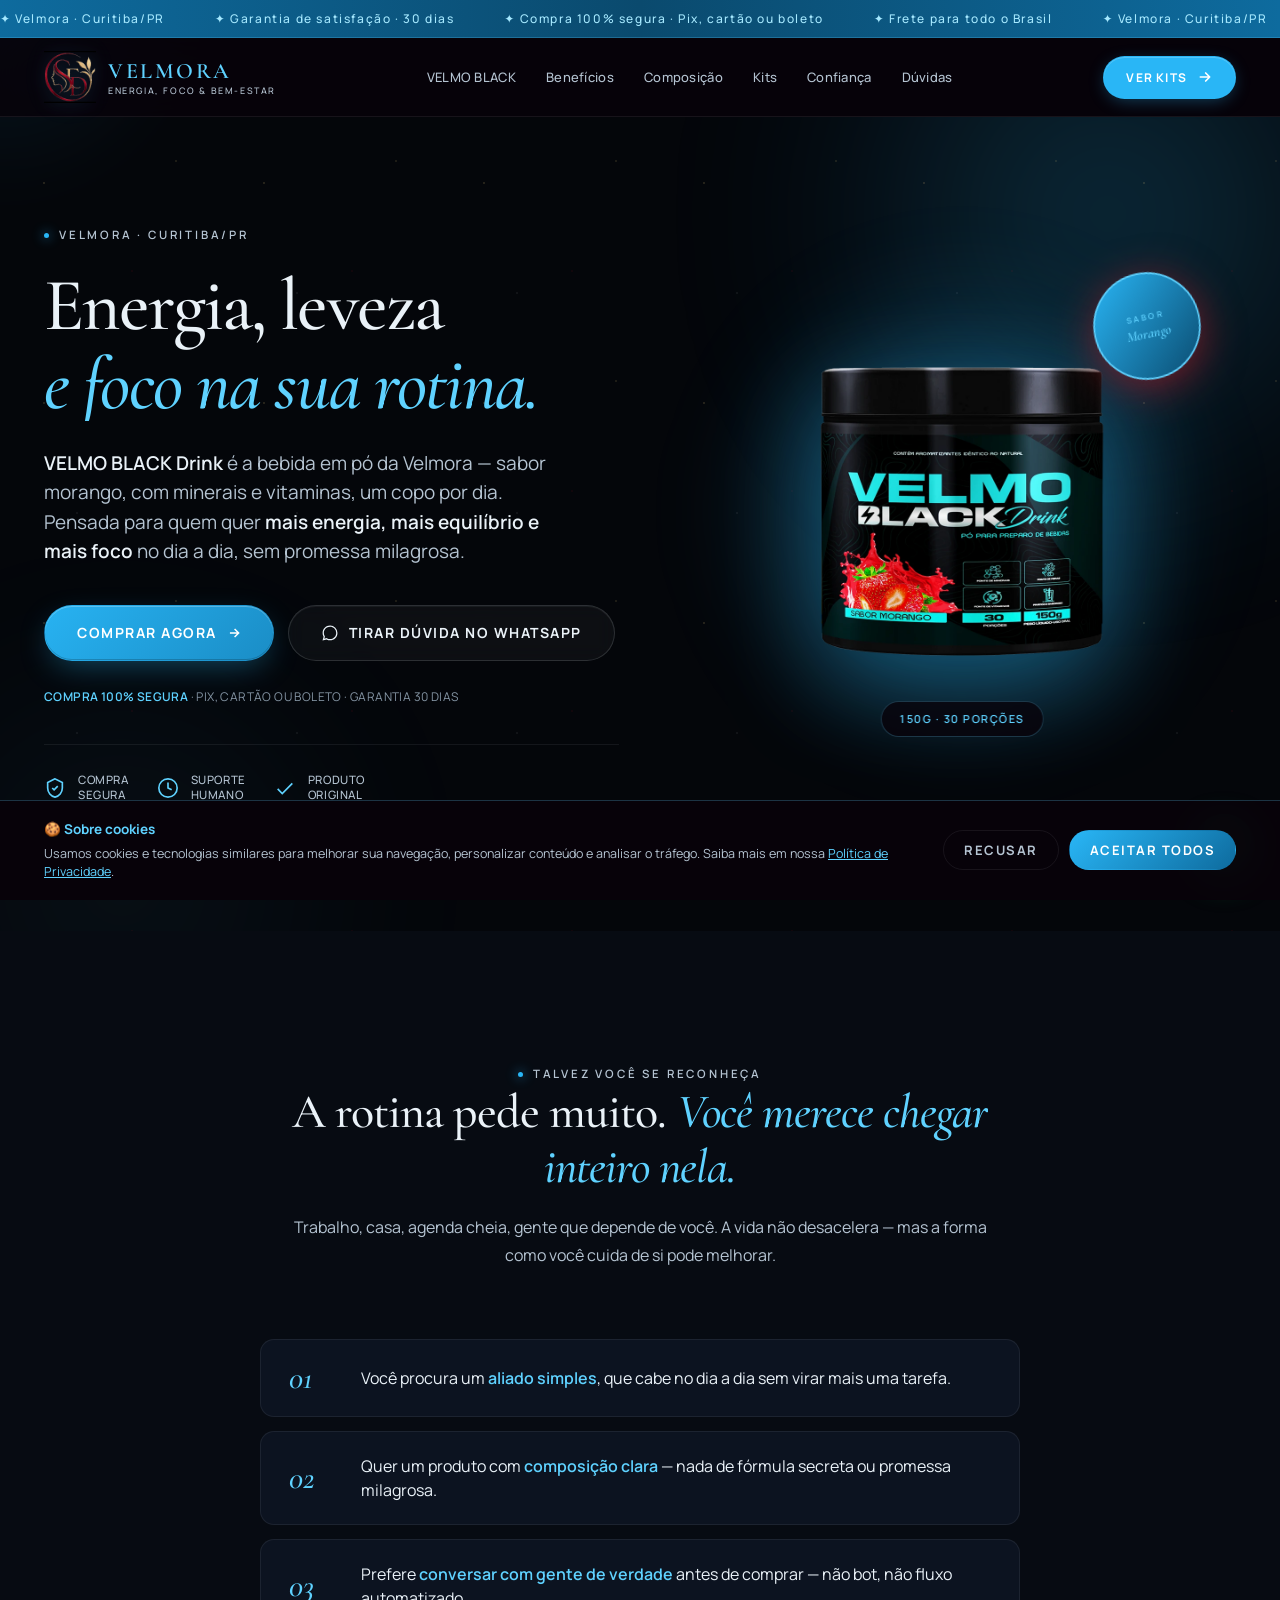
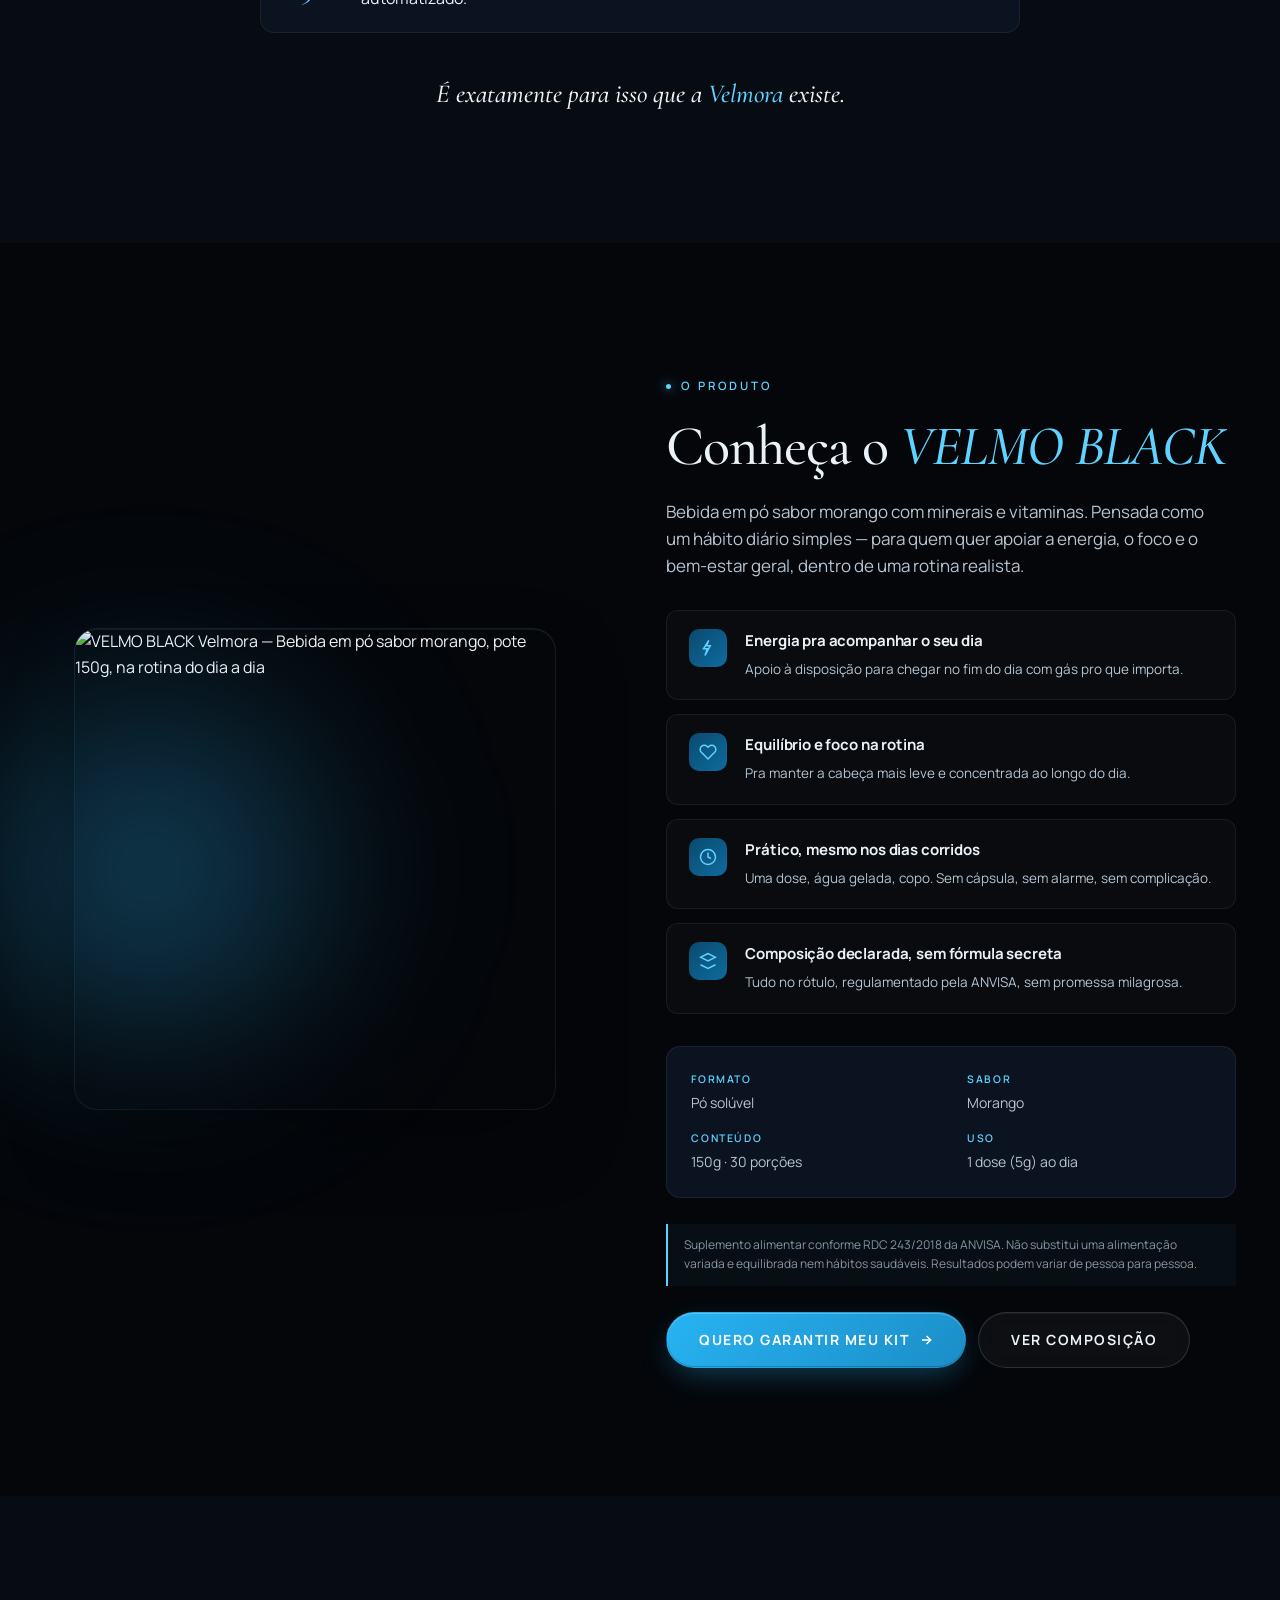
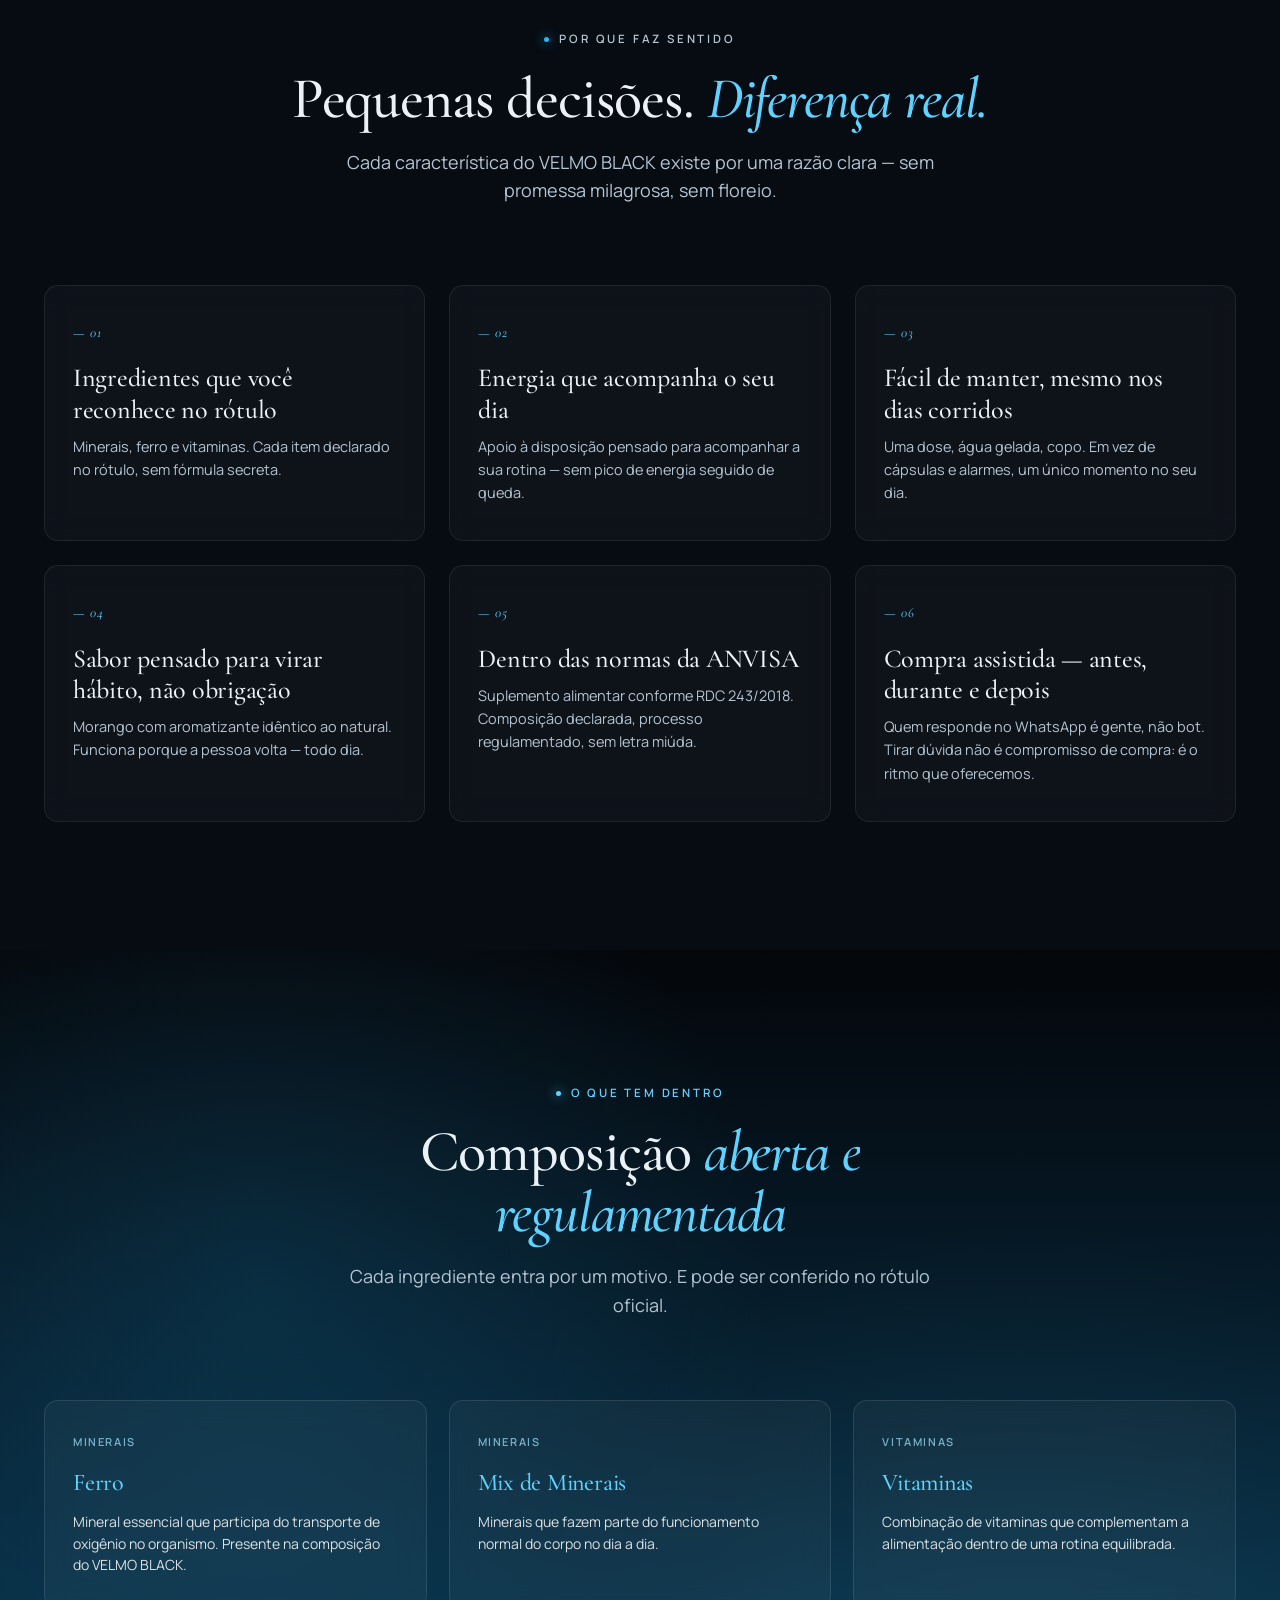
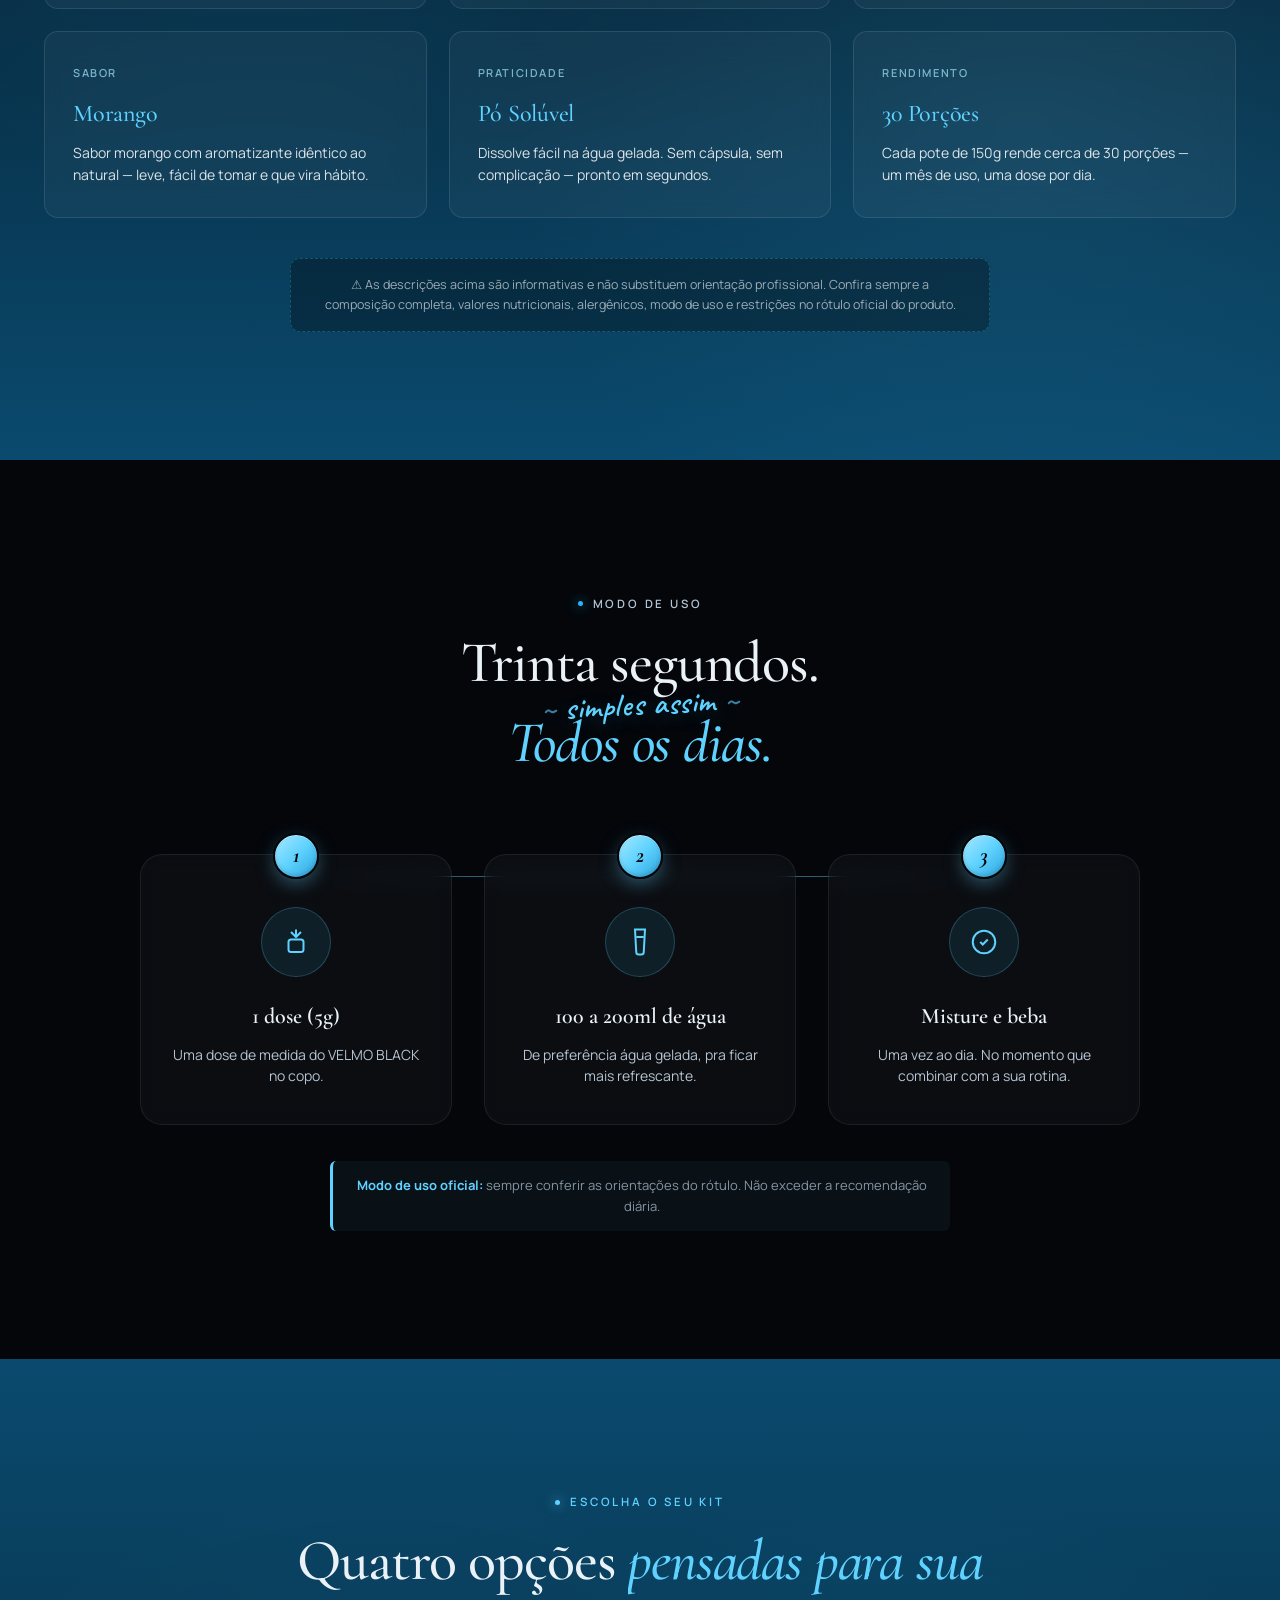
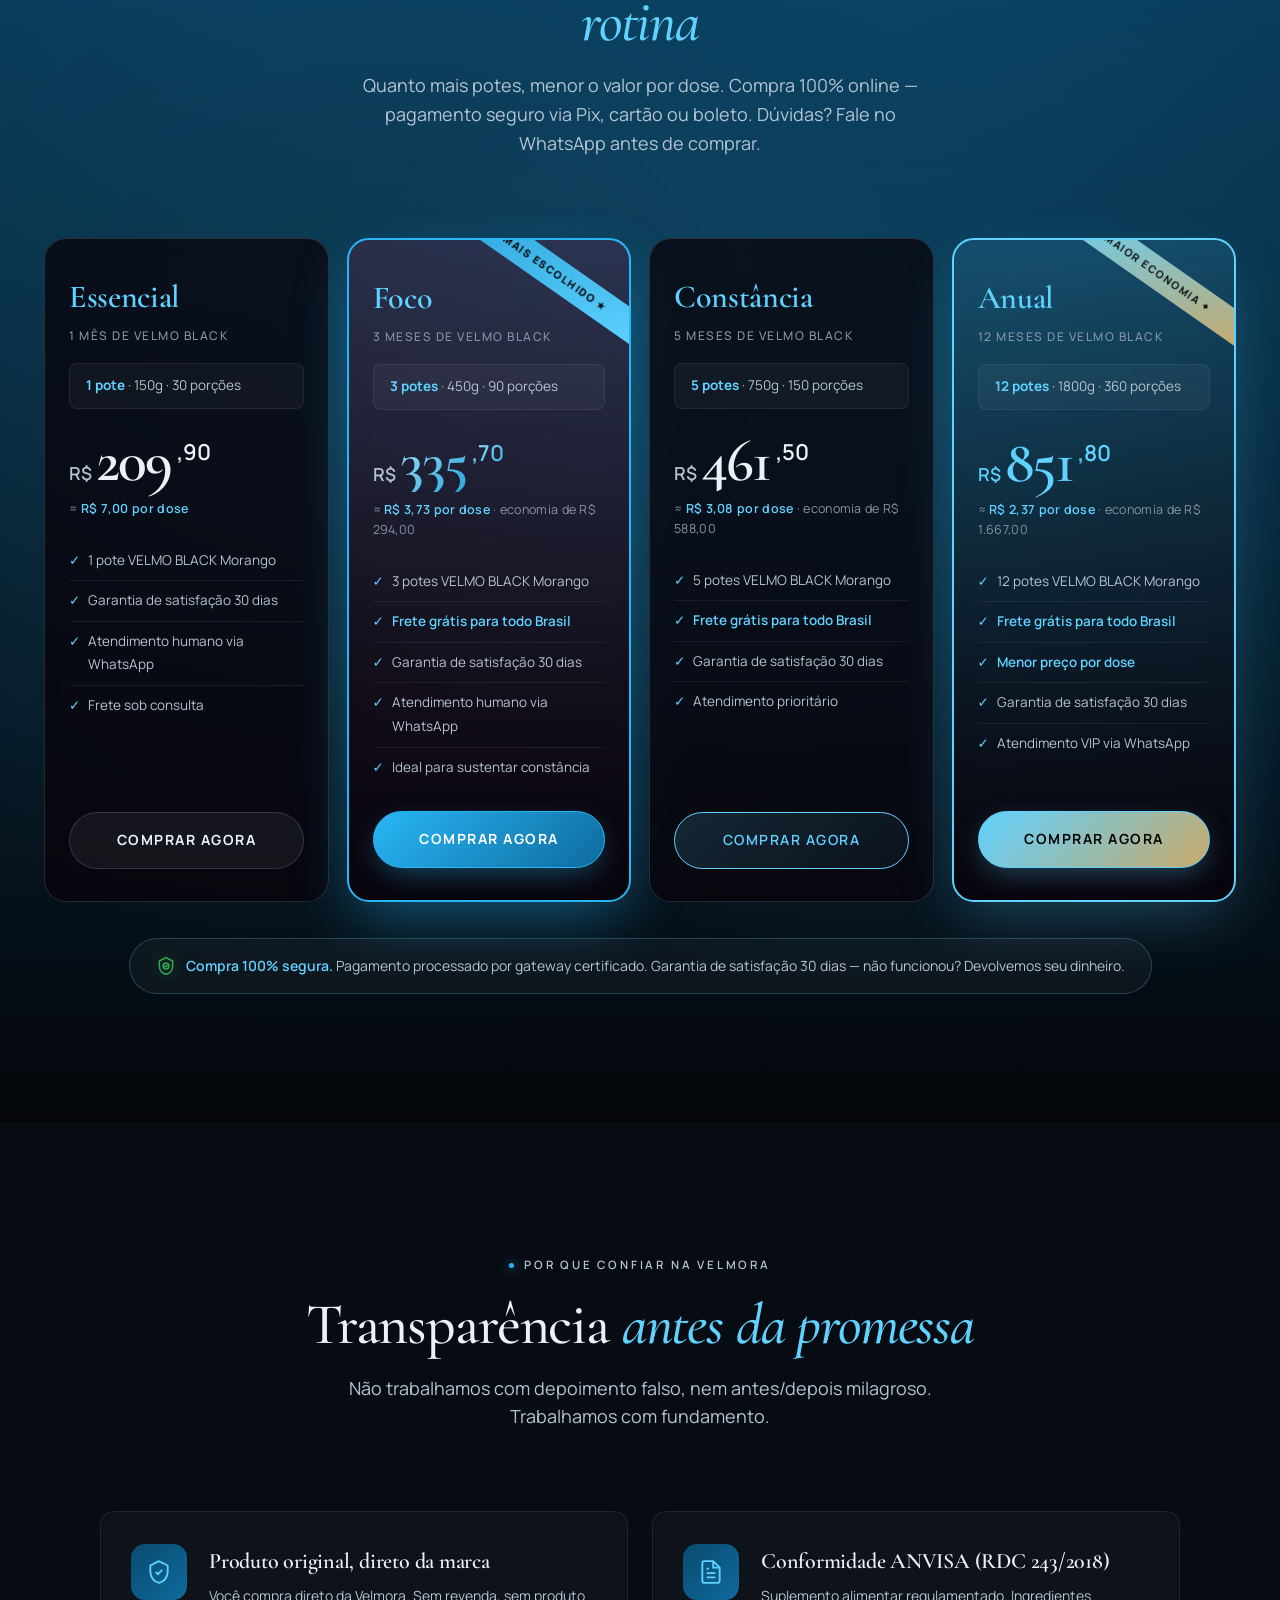
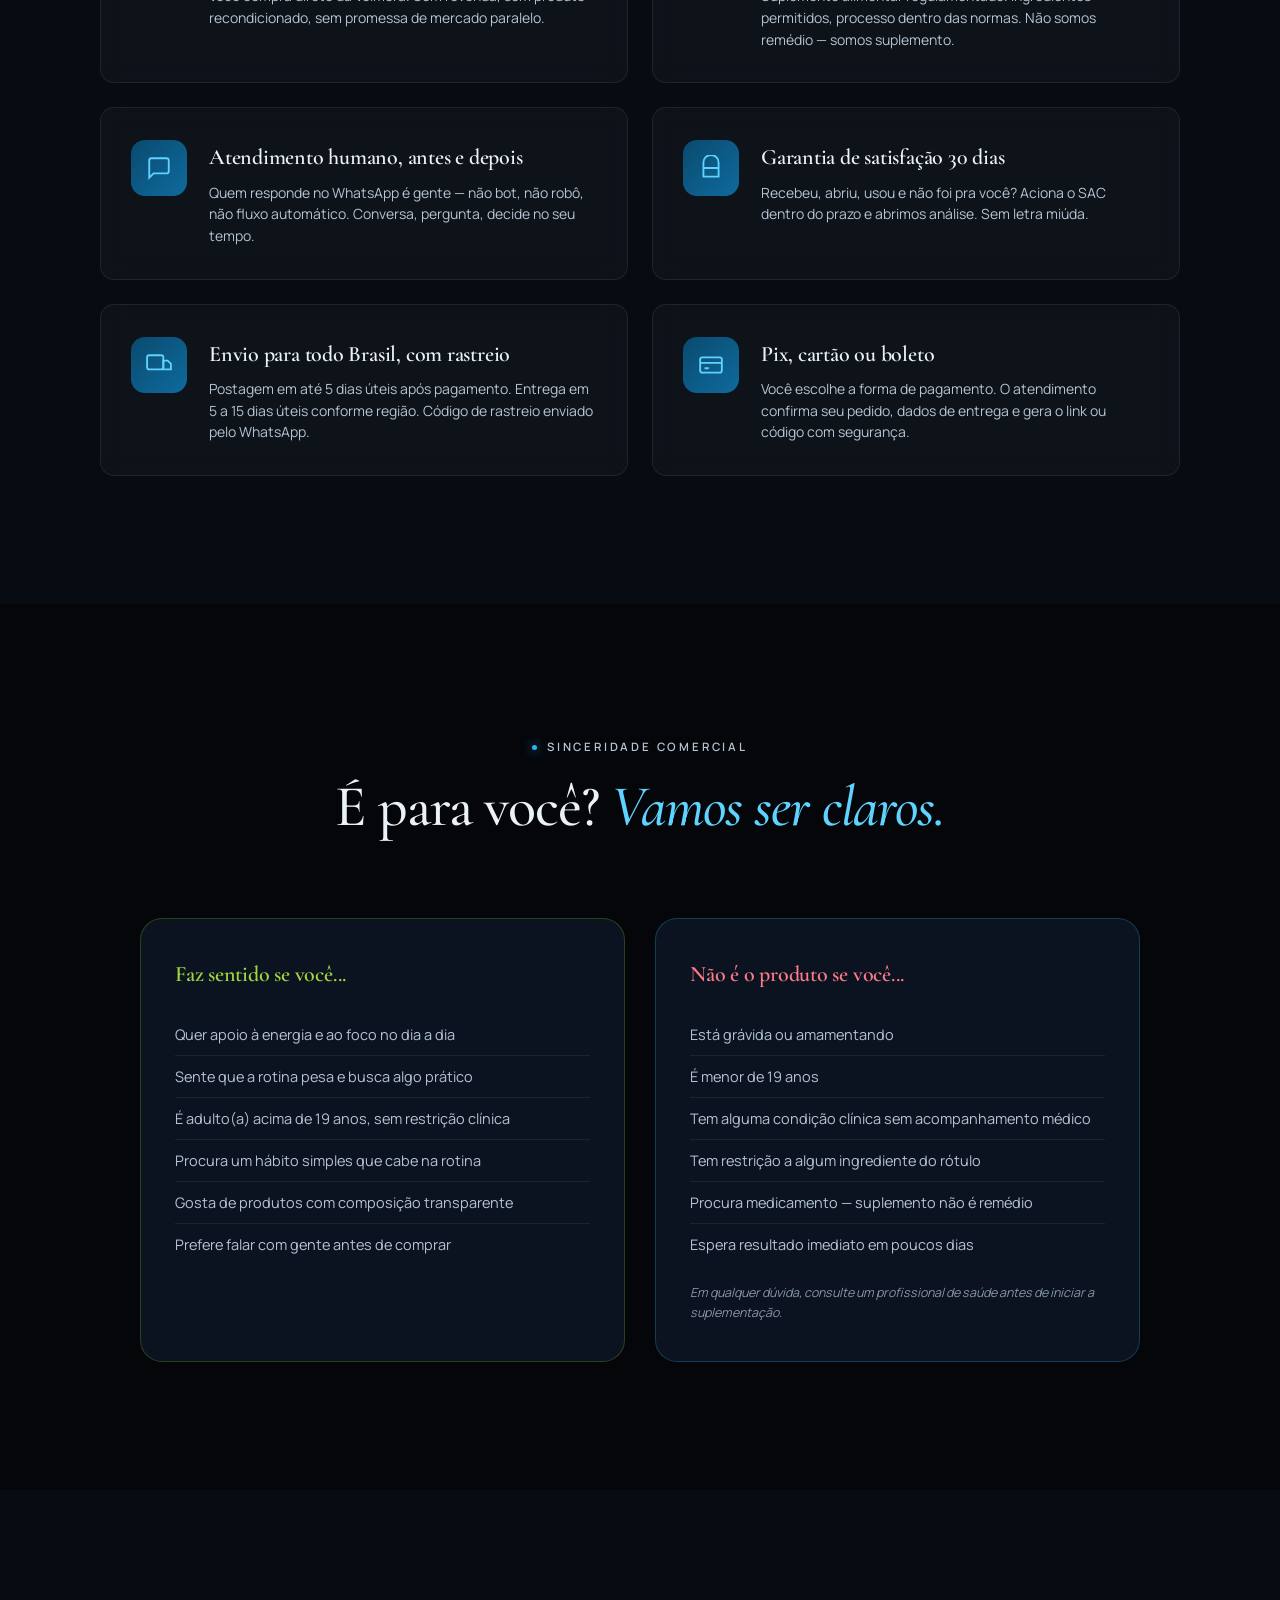
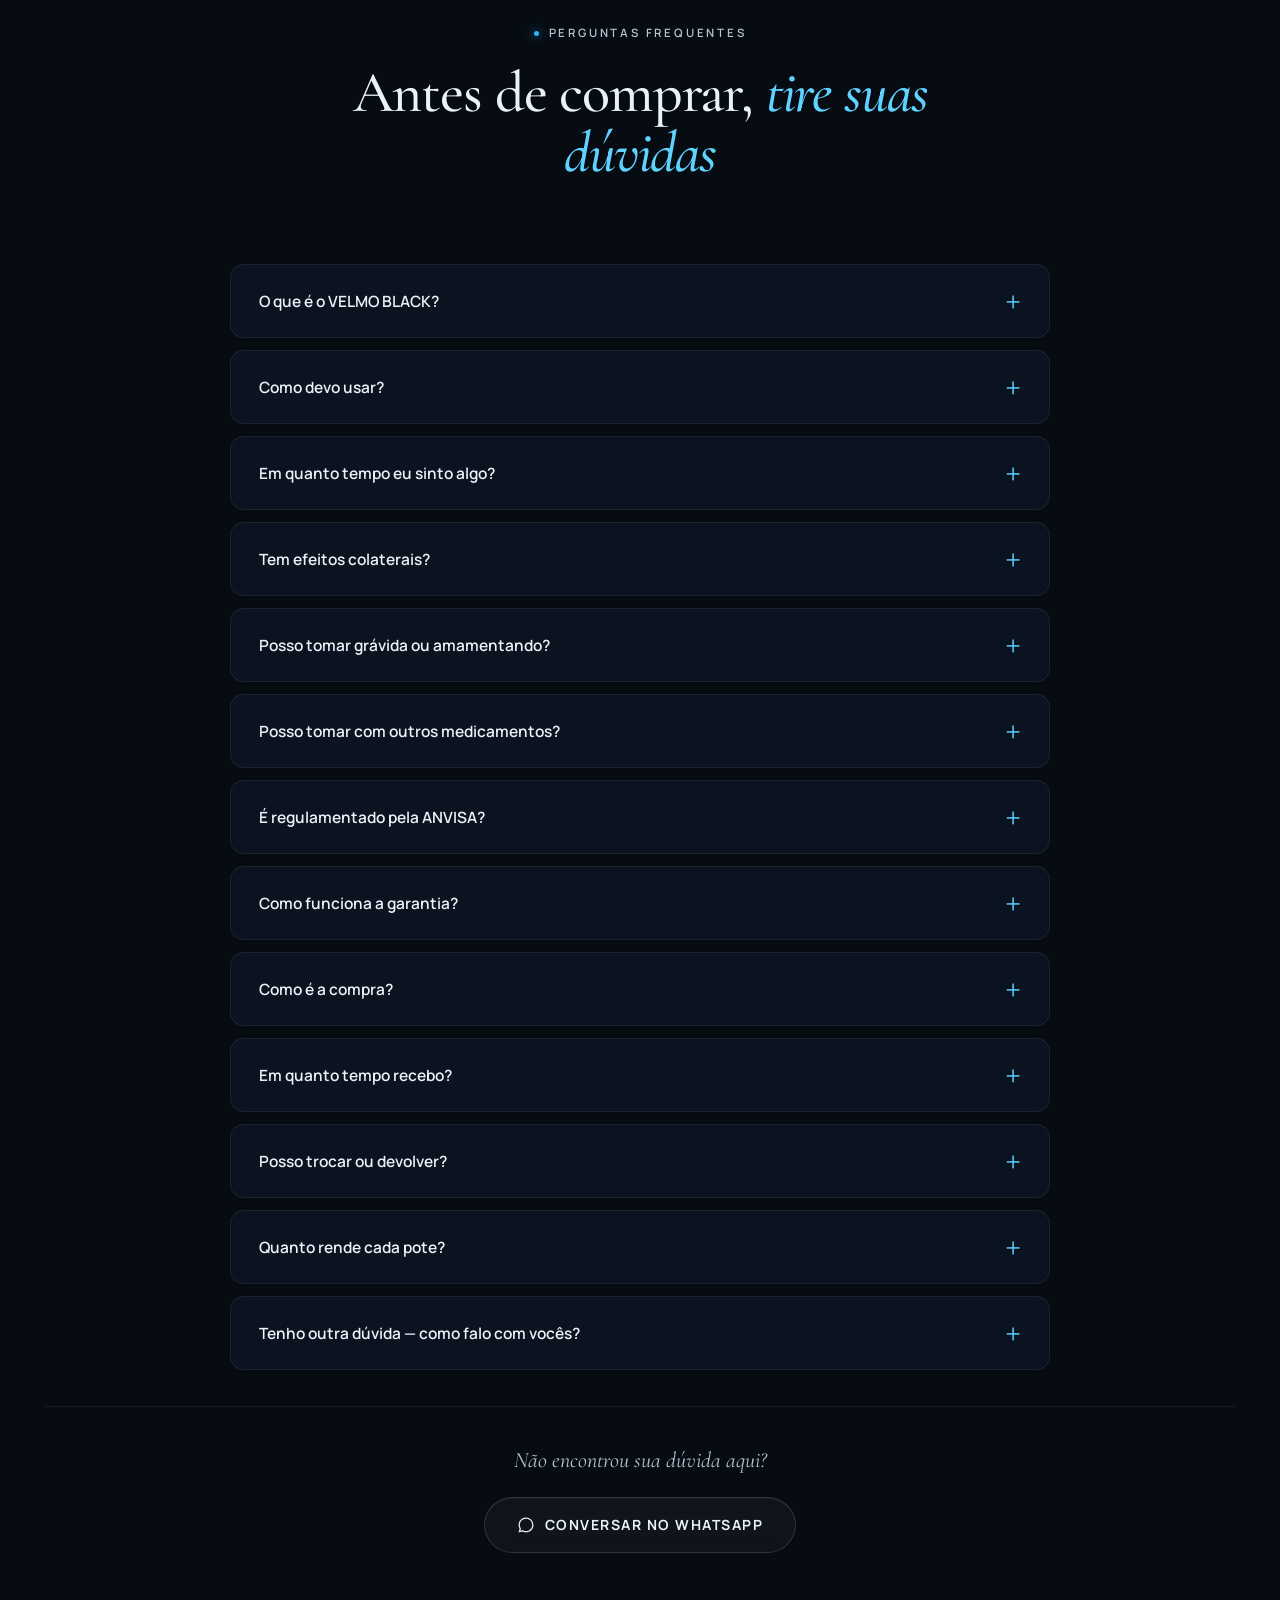
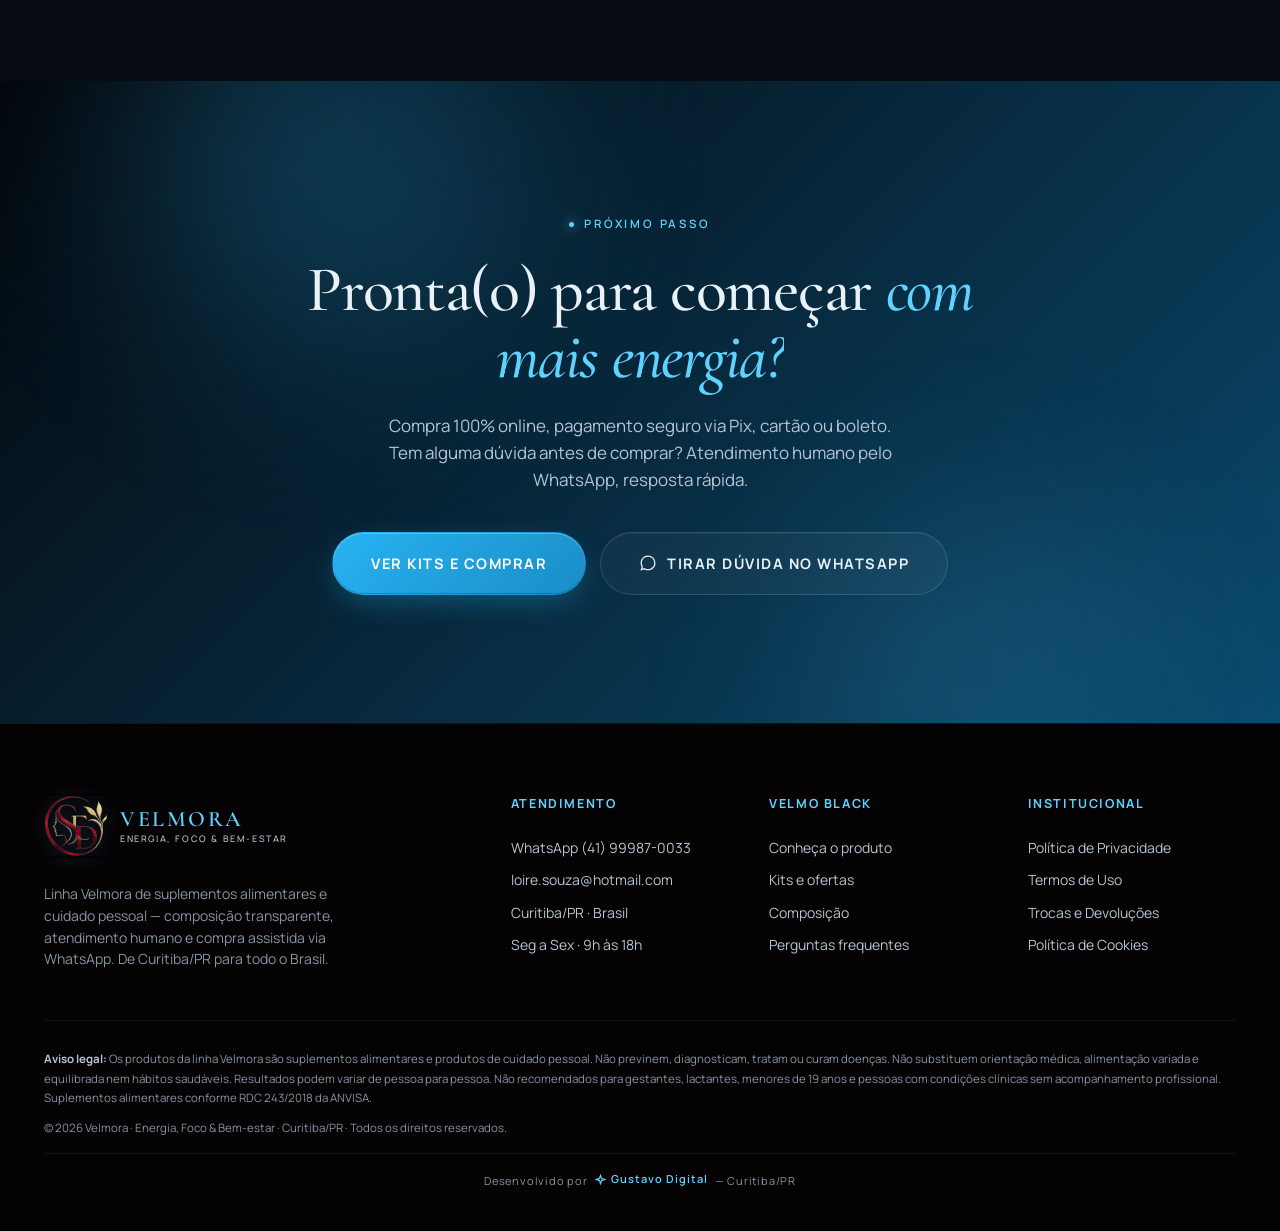
==== index.html @ 3376bf28 "Update index.html" ====
<!DOCTYPE html>
<html lang="pt-BR">
<head>
  <meta charset="UTF-8">
  <meta name="viewport" content="width=device-width, initial-scale=1.0, maximum-scale=5.0">
  <meta name="theme-color" content="#04060A">

  <!-- SEO -->
  <title>VELMO BLACK Drink · Velmora — Bebida em Pó para Energia e Foco | Curitiba/PR</title>
  <meta name="description" content="VELMO BLACK Drink é a bebida em pó da Velmora, sabor morango, com minerais e vitaminas. Energia, leveza e foco na rotina. Atendimento humano via WhatsApp.">
  <meta name="keywords" content="velmo black, velmo black drink, velmora, bebida em pó, energia, foco, disposição, bem-estar, sabor morango">
  <meta name="author" content="Velmora">
  <meta name="robots" content="index, follow, max-image-preview:large">
  <link rel="canonical" href="https://velmora-saude.com.br/">

  <!-- OG -->
  <meta property="og:type" content="product">
  <meta property="og:title" content="VELMO BLACK Drink · Velmora — Energia, Leveza e Foco na Rotina">
  <meta property="og:description" content="Bebida em pó sabor morango com minerais e vitaminas. Energia, leveza e foco pro seu dia. Atendimento humano via WhatsApp.">
  <meta property="og:url" content="https://velmora-saude.com.br/">
  <meta property="og:image" content="https://velmora-saude.com.br/og-image.jpg">
  <meta property="og:image:width" content="1200">
  <meta property="og:image:height" content="630">
  <meta property="og:locale" content="pt_BR">
  <meta property="og:site_name" content="Velmora">

  <meta name="twitter:card" content="summary_large_image">
  <meta name="twitter:title" content="VELMO BLACK Drink · Velmora — Energia, Leveza e Foco">
  <meta name="twitter:description" content="Energia, leveza e foco na sua rotina.">
  <meta name="twitter:image" content="https://velmora-saude.com.br/og-image.jpg">

  <meta name="facebook-domain-verification" content="COLOQUE_O_CODIGO_AQUI">
  <meta name="google-site-verification" content="J9J7uR7YeUkr-LNBY4JWYsL1-Uv0SEPREMOc30bFELQ">

  <!-- Favicon: WebP pra browsers modernos (mais leve), PNG fallback pra compatibilidade total. -->
  <link rel="icon" type="image/x-icon" href="favicon.ico">
  <link rel="icon" type="image/webp" sizes="16x16" href="favicon-16x16.webp">
  <link rel="icon" type="image/png" sizes="16x16" href="favicon-16x16.png">
  <link rel="icon" type="image/webp" sizes="32x32" href="favicon-32x32.webp">
  <link rel="icon" type="image/png" sizes="32x32" href="favicon-32x32.png">
  <link rel="icon" type="image/webp" sizes="48x48" href="favicon-48x48.webp">
  <link rel="icon" type="image/png" sizes="48x48" href="favicon-48x48.png">
  <link rel="icon" type="image/webp" sizes="96x96" href="favicon-96x96.webp">
  <link rel="icon" type="image/png" sizes="96x96" href="favicon-96x96.png">
  <link rel="icon" type="image/webp" sizes="192x192" href="favicon-192x192.webp">
  <link rel="icon" type="image/png" sizes="192x192" href="favicon-192x192.png">
  <link rel="icon" type="image/webp" sizes="512x512" href="favicon-512x512.webp">
  <link rel="icon" type="image/png" sizes="512x512" href="favicon-512x512.png">
  <link rel="apple-touch-icon" sizes="180x180" href="apple-touch-icon.png">
  <link rel="manifest" href="site.webmanifest">

  <link rel="preconnect" href="https://fonts.googleapis.com">
  <link rel="preconnect" href="https://fonts.gstatic.com" crossorigin>
  <link rel="stylesheet" href="https://fonts.googleapis.com/css2?family=Caveat:wght@500;600;700&family=Cormorant+Garamond:ital,wght@0,400;0,500;0,600;0,700;1,400;1,500&family=Manrope:wght@300;400;500;600;700;800&display=swap">

  <!-- Preload do pote (LCP da hero) — WebP pra navegadores modernos, evita atraso de paint -->
  <link rel="preload" as="image" href="quero-mais.webp" type="image/webp" fetchpriority="high">

  <!-- Schema.org -->
  <script type="application/ld+json">
  {
    "@context": "https://schema.org",
    "@type": "Organization",
    "name": "Velmora",
    "url": "https://velmora-saude.com.br/",
    "logo": "https://velmora-saude.com.br/logo-velmora.png",
    "description": "Velmora — bebidas em pó e suplementos para energia, foco e bem-estar no dia a dia.",
    "address": {"@type": "PostalAddress", "addressLocality": "Curitiba", "addressRegion": "PR", "addressCountry": "BR"},
    "contactPoint": {"@type": "ContactPoint", "contactType": "customer service", "telephone": "+55-41-99987-0033", "areaServed": "BR", "availableLanguage": "Portuguese"},
    "sameAs": ["https://wa.me/5541999870033"]
  }
  </script>
  <script type="application/ld+json">
  {
    "@context": "https://schema.org",
    "@type": "Product",
    "name": "VELMO BLACK Drink — Pó para Preparo de Bebida",
    "image": "https://velmora-saude.com.br/quero-mais.webp",
    "description": "Bebida em pó sabor morango com minerais e vitaminas. Apoio à energia, foco e bem-estar na rotina.",
    "brand": {"@type": "Brand", "name": "Velmora"},
    "category": "Suplemento Alimentar",
    "offers": {
      "@type": "AggregateOffer",
      "priceCurrency": "BRL",
      "lowPrice": "209.90",
      "highPrice": "851.80",
      "offerCount": "4",
      "availability": "https://schema.org/InStock",
      "seller": {"@type": "Organization", "name": "Velmora"}
    }
  }
  </script>
  <script type="application/ld+json">
  {
    "@context": "https://schema.org",
    "@type": "FAQPage",
    "mainEntity": [
      {"@type": "Question", "name": "O que é o VELMO BLACK Drink?", "acceptedAnswer": {"@type": "Answer", "text": "É uma bebida em pó da Velmora, sabor morango, com minerais e vitaminas. Pensada como apoio à energia, ao foco e ao bem-estar na rotina."}},
      {"@type": "Question", "name": "Como devo usar?", "acceptedAnswer": {"@type": "Answer", "text": "Misture 1 dose (5g) em 100 a 200ml de água gelada. Pode tomar 1 vez ao dia, no momento que combinar com a sua rotina. Sempre conferir o rótulo."}},
      {"@type": "Question", "name": "Tem garantia?", "acceptedAnswer": {"@type": "Answer", "text": "Sim. Oferecemos garantia de satisfação de 30 dias junto ao SAC."}},
      {"@type": "Question", "name": "Quem pode tomar?", "acceptedAnswer": {"@type": "Answer", "text": "Adultos a partir de 19 anos. Não recomendado para gestantes, lactantes e pessoas com condições clínicas sem acompanhamento profissional."}},
      {"@type": "Question", "name": "É regulamentado?", "acceptedAnswer": {"@type": "Answer", "text": "O VELMO BLACK Drink segue as normas da ANVISA para suplementos alimentares (RDC 243/2018)."}}
    ]
  }
  </script>

  <!-- Meta Pixel -->
  <script>
  !function(f,b,e,v,n,t,s){if(f.fbq)return;n=f.fbq=function(){n.callMethod?n.callMethod.apply(n,arguments):n.queue.push(arguments)};if(!f._fbq)f._fbq=n;n.push=n;n.loaded=!0;n.version='2.0';n.queue=[];t=b.createElement(e);t.async=!0;t.src=v;s=b.getElementsByTagName(e)[0];s.parentNode.insertBefore(t,s)}(window,document,'script','https://connect.facebook.net/en_US/fbevents.js');
  fbq('init', '963813196296646');
  fbq('track', 'PageView');
  </script>
  <noscript><img height="1" width="1" style="display:none" alt="" src="https://www.facebook.com/tr?id=963813196296646&ev=PageView&noscript=1"/></noscript>

  <!-- GA4 -->
  <script async src="https://www.googletagmanager.com/gtag/js?id=G-DDR2G55C8K"></script>
  <script>
    window.dataLayer = window.dataLayer || [];
    function gtag(){dataLayer.push(arguments);}
    gtag('js', new Date());
    gtag('config', 'G-DDR2G55C8K');
  </script>

<style>
/* ============================================================
   VELMORA · VELMO BLACK — Landing v3
   Premium dark editorial · foco no VELMO BLACK
   ============================================================ */

*, *::before, *::after { box-sizing: border-box; }
* { margin: 0; padding: 0; }
html {
  scroll-behavior: smooth;
  -webkit-text-size-adjust: 100%;
}
body {
  font-family: 'Manrope', system-ui, -apple-system, sans-serif;
  font-weight: 400;
  line-height: 1.6;
  color: var(--text);
  background: var(--bg);
  overflow-x: hidden;
  -webkit-font-smoothing: antialiased;
  -moz-osx-font-smoothing: grayscale;
  font-feature-settings: 'kern' 1, 'liga' 1;
}

/* Tipografia editorial — respiro nos parágrafos */
.hero__sub,
.connect__intro p,
.connect-line__text,
.spotlight__lead,
.benefit-card p,
.ingredient__desc,
.step p,
.kit__feats li,
.trust-card p,
.audience-col ul li,
.faq-item__body,
.final-cta p,
.section-sub {
  line-height: 1.75;
}
img, svg { max-width: 100%; display: block; }
a { color: inherit; text-decoration: none; transition: color .25s ease; }
button { background: none; border: none; cursor: pointer; font-family: inherit; }
ul { list-style: none; }
em { font-style: italic; }

:root {
  /* VELMO BLACK — preto profundo com leve viés azul */
  --bg: #04060A;
  --bg-soft: #070B12;
  --bg-card: #0C1320;
  --bg-card-hover: #111A2B;
  --bg-elevated: #0E1828;

  /* AZUL NEON (substitui os vermelhos) — mantém nomes p/ não quebrar refs */
  --red-deep: #0A4A6E;
  --red-blood: #0E6B9E;
  --red-ruby: #1593D6;
  --red-bright: #29B6F6;
  --red-glow: rgba(41, 182, 246, 0.40);
  --red-shadow: rgba(21, 147, 214, 0.18);
  --red-shadow-strong: rgba(21, 147, 214, 0.30);

  /* AZUL CLARO/CIANO (substitui o dourado) */
  --gold: #5FD2FF;
  --gold-deep: #2BA3DB;
  --gold-light: #A6E9FF;

  /* Texto — branco neutro frio */
  --text: #EAF2F8;
  --text-soft: #B5C4D2;
  --text-muted: #8595A4;
  --text-faint: #4A5664;

  --line: rgba(234, 242, 248, 0.07);
  --line-strong: rgba(234, 242, 248, 0.14);
  --line-gold: rgba(95, 210, 255, 0.24);

  --wa: #25D366;
  --wa-dark: #128C7E;

  --font-serif: 'Cormorant Garamond', 'Times New Roman', serif;
  --font-sans: 'Manrope', system-ui, sans-serif;
  --font-hand: 'Caveat', cursive;

  --container: 1240px;
  --container-narrow: 1080px;
  --section-py: clamp(80px, 10vw, 140px);

  --r-sm: 8px;
  --r-md: 14px;
  --r-lg: 22px;
  --r-xl: 30px;

  --shadow-soft: 0 10px 40px rgba(0,0,0,0.4);
  --shadow-strong: 0 30px 80px -20px rgba(0,0,0,0.7);
  --shadow-red: 0 20px 60px -10px var(--red-shadow);
  --shadow-red-strong: 0 24px 60px -8px var(--red-shadow-strong);
  --shadow-gold: 0 10px 40px -8px rgba(95, 210, 255, 0.25);
}

.container {
  width: 100%;
  max-width: var(--container);
  margin: 0 auto;
  padding: 0 24px;
}
.container--narrow {
  max-width: var(--container-narrow);
}

::selection { background: var(--red-ruby); color: #fff; }
::-webkit-scrollbar { width: 10px; height: 10px; }
::-webkit-scrollbar-track { background: var(--bg); }
::-webkit-scrollbar-thumb { background: var(--red-deep); border-radius: 10px; }
::-webkit-scrollbar-thumb:hover { background: var(--red-ruby); }

.reveal {
  opacity: 0;
  transform: translateY(28px);
  transition: opacity .9s cubic-bezier(.16,.84,.44,1), transform .9s cubic-bezier(.16,.84,.44,1);
}
.reveal.is-visible { opacity: 1; transform: none; }

@media (prefers-reduced-motion: reduce) {
  *, *::before, *::after { animation-duration: .01ms !important; transition-duration: .01ms !important; }
  .reveal { opacity: 1; transform: none; }
}

/* === EYEBROW === */
.eyebrow {
  display: inline-flex;
  align-items: center;
  gap: 10px;
  font-family: var(--font-sans);
  font-size: 11.5px;
  font-weight: 600;
  letter-spacing: 2.8px;
  text-transform: uppercase;
  color: var(--text-soft);
}
.eyebrow--center { justify-content: center; }
.eyebrow--gold { color: var(--gold); }
.eyebrow__dot {
  width: 5px; height: 5px;
  border-radius: 50%;
  background: var(--red-bright);
  box-shadow: 0 0 12px var(--red-bright);
  animation: dotPulse 2.4s ease-in-out infinite;
}
.eyebrow--gold .eyebrow__dot { background: var(--gold); box-shadow: 0 0 12px var(--gold); }
@keyframes dotPulse {
  0%, 100% { opacity: 1; transform: scale(1); }
  50% { opacity: .5; transform: scale(1.3); }
}

/* === SECTION HEAD === */
.section-head {
  text-align: center;
  max-width: 720px;
  margin: 0 auto clamp(48px, 7vw, 80px);
}
.section-head .eyebrow { margin-bottom: 20px; }
.section-title {
  font-family: var(--font-serif);
  font-size: clamp(34px, 5vw, 58px);
  line-height: 1.05;
  font-weight: 500;
  letter-spacing: -0.02em;
  color: var(--text);
  margin-bottom: 18px;
}
.section-title em {
  font-style: italic;
  color: var(--red-bright);
  background: linear-gradient(135deg, #5FD2FF 0%, var(--gold) 100%);
  -webkit-background-clip: text;
  background-clip: text;
  -webkit-text-fill-color: transparent;
}

/* Handwriting overlay (humanização autoral) */
.section-title--with-script {
  position: relative;
}
.script-overlay {
  display: block;
  font-family: var(--font-hand);
  font-weight: 600;
  font-size: 0.55em;
  font-style: normal;
  color: var(--gold);
  letter-spacing: 0.02em;
  transform: rotate(-3deg);
  margin: -0.15em 0 -0.25em;
  text-shadow: 0 4px 20px rgba(95, 210, 255, 0.25);
  -webkit-text-fill-color: var(--gold);
  background: none;
  position: relative;
  z-index: 2;
  line-height: 1;
  text-align: center;
}
.script-overlay::before {
  content: '~ ';
  opacity: 0.6;
}
.script-overlay::after {
  content: ' ~';
  opacity: 0.6;
}
.section-sub {
  font-size: clamp(15.5px, 1.8vw, 18px);
  color: var(--text-soft);
  max-width: 600px;
  margin: 0 auto;
  line-height: 1.6;
}

/* === BUTTONS === */
.btn {
  display: inline-flex;
  align-items: center;
  justify-content: center;
  gap: 10px;
  padding: 16px 32px;
  font-family: var(--font-sans);
  font-size: 14px;
  font-weight: 700;
  letter-spacing: 1.5px;
  text-transform: uppercase;
  border-radius: 100px;
  cursor: pointer;
  transition: transform .5s cubic-bezier(.4,0,.2,1), border-color .5s ease, background .5s ease, color .5s ease;
  text-decoration: none;
  white-space: nowrap;
  border: 1.5px solid transparent;
  position: relative;
  overflow: hidden;
}
.btn--primary {
  background: linear-gradient(135deg, var(--red-bright) 0%, var(--red-blood) 100%);
  background-size: 200% 200%;
  background-position: 0% 50%;
  color: #fff;
  box-shadow:
    0 10px 32px -8px var(--red-glow),
    inset 0 1px 0 rgba(255, 255, 255, 0.25),
    inset 0 -1px 0 rgba(0, 0, 0, 0.2);
}
.btn--primary:hover {
  background-position: 100% 50%;
  transform: translateY(-2px);
  box-shadow:
    0 16px 44px -6px var(--red-glow),
    inset 0 1px 0 rgba(255, 255, 255, 0.3),
    inset 0 -1px 0 rgba(0, 0, 0, 0.2);
}

.btn--ghost {
  background: rgba(255, 255, 255, 0.04);
  color: var(--text);
  border-color: var(--line-strong);
  backdrop-filter: blur(10px);
  -webkit-backdrop-filter: blur(10px);
  box-shadow: inset 0 1px 0 rgba(255, 255, 255, 0.05);
}
.btn--ghost:hover {
  background: rgba(255, 255, 255, 0.08);
  border-color: var(--gold);
  color: var(--gold);
  transform: translateY(-2px);
  box-shadow:
    inset 0 1px 0 rgba(95, 210, 255, 0.1),
    0 8px 24px -6px rgba(95, 210, 255, 0.15);
}

.btn--header {
  padding: 11px 22px;
  font-size: 12px;
  letter-spacing: 1.2px;
  background: var(--red-bright);
  color: #fff;
  box-shadow:
    0 4px 18px -4px var(--red-glow),
    inset 0 1px 0 rgba(255, 255, 255, 0.2);
}
.btn--header:hover {
  background: var(--gold);
  color: var(--bg);
  transform: translateY(-1px);
}

.btn--lg {
  padding: 19px 38px;
  font-size: 14.5px;
}

.btn--block { width: 100%; }

/* === TOPBAR === */
.topbar {
  background: linear-gradient(90deg, var(--red-blood) 0%, var(--red-deep) 50%, var(--red-blood) 100%);
  color: var(--gold-light);
  font-size: 12px;
  font-weight: 500;
  letter-spacing: 1.6px;
  padding: 9px 0;
  overflow: hidden;
  border-bottom: 1px solid var(--line-gold);
  position: relative;
  z-index: 100;
}
.topbar__track {
  display: flex;
  gap: 50px;
  white-space: nowrap;
  animation: topbarScroll 28s linear infinite;
  will-change: transform;
}
.topbar__item { flex-shrink: 0; }
@keyframes topbarScroll {
  0% { transform: translateX(0); }
  100% { transform: translateX(-50%); }
}

/* === HEADER === */
.header {
  position: sticky;
  top: 0;
  z-index: 90;
  background: rgba(8, 3, 10, 0.85);
  backdrop-filter: blur(22px) saturate(160%);
  -webkit-backdrop-filter: blur(22px) saturate(160%);
  border-bottom: 1px solid var(--line);
  transition: transform .35s ease, box-shadow .35s ease;
}
.header.scrolled {
  background: rgba(8, 3, 10, 0.96);
  box-shadow: 0 1px 0 var(--line-strong), 0 8px 30px rgba(0,0,0,.4);
}
.header.hidden { transform: translateY(-100%); }
.header__inner {
  display: flex;
  align-items: center;
  justify-content: space-between;
  gap: 30px;
  height: 78px;
}

.logo {
  display: inline-flex;
  align-items: center;
  gap: 12px;
  color: var(--gold);
  flex-shrink: 0;
}

/* === LOGO MARK — versão PNG da logo Velmora real === */
.logo__mark {
  width: 52px;
  height: 52px;
  display: flex;
  align-items: center;
  justify-content: center;
  flex-shrink: 0;
  position: relative;
  /* Glow dourado sutil ao redor da logo no header dark */
  filter: drop-shadow(0 2px 8px rgba(95, 210, 255, 0.18))
          drop-shadow(0 0 12px rgba(41, 182, 246, 0.12));
  transition: transform .4s cubic-bezier(.16,.84,.44,1), filter .4s ease;
}
.logo:hover .logo__mark {
  transform: scale(1.05) rotate(-2deg);
  filter: drop-shadow(0 4px 12px rgba(95, 210, 255, 0.28))
          drop-shadow(0 0 16px rgba(41, 182, 246, 0.18));
}
.logo__mark picture {
  width: 100%;
  height: 100%;
  display: block;
}
.logo__mark img {
  width: 100%;
  height: 100%;
  object-fit: contain;
  display: block;
}
.logo__text { display: flex; flex-direction: column; line-height: 1; }
.logo__name {
  font-family: var(--font-serif);
  font-size: 22px;
  font-weight: 600;
  letter-spacing: 2.5px;
  color: var(--gold);
}
.logo__tag {
  font-size: 9px;
  font-weight: 500;
  letter-spacing: 1.6px;
  text-transform: uppercase;
  color: var(--text-soft);
  margin-top: 4px;
}

.nav {
  display: flex;
  gap: 30px;
}
.nav a {
  font-size: 13px;
  font-weight: 500;
  letter-spacing: 0.3px;
  color: var(--text-soft);
  position: relative;
  padding: 4px 0;
}
.nav a::after {
  content: '';
  position: absolute;
  bottom: 0; left: 0;
  width: 0; height: 1.5px;
  background: linear-gradient(90deg, var(--gold), var(--red-bright));
  transition: width .3s ease;
}
.nav a:hover { color: var(--gold); }
.nav a:hover::after { width: 100%; }

/* CTA dentro do menu — só aparece no mobile (.nav.open) */
.nav__cta { display: none; }
.nav__eyebrow,
.nav__signature { display: none; }

.burger {
  display: none;
  width: 44px;
  height: 44px;
  position: relative;
  z-index: 100;
  border: 1px solid var(--line);
  border-radius: 50%;
  background: rgba(95, 210, 255, .04);
  transition: border-color .3s ease, background .3s ease;
  flex-shrink: 0;
  cursor: pointer;
  padding: 0;
  appearance: none;
  -webkit-appearance: none;
}
.burger:hover,
.burger[aria-expanded="true"] {
  border-color: var(--gold);
  background: rgba(95, 210, 255, .08);
}
.burger__svg {
  width: 22px;
  height: 22px;
  display: block;
  margin: 0 auto;
  pointer-events: none;
}
.burger__svg-line {
  stroke: var(--gold);
  stroke-width: 1.6;
  stroke-linecap: round;
  fill: none;
  transition: transform .35s cubic-bezier(.16,.84,.44,1), opacity .2s ease;
  transform-origin: 11px 11px;
}
/* Estado FECHADO: 3 linhas horizontais paralelas */
.burger__svg-line:nth-child(1) { transform: translateY(-5px); }
.burger__svg-line:nth-child(2) { transform: translateY(0); }
.burger__svg-line:nth-child(3) { transform: translateY(5px); }
/* Estado ABERTO: vira X (linhas 1 e 3 cruzam, linha 2 some) */
.burger[aria-expanded="true"] .burger__svg-line:nth-child(1) {
  transform: rotate(45deg);
}
.burger[aria-expanded="true"] .burger__svg-line:nth-child(2) {
  opacity: 0;
}
.burger[aria-expanded="true"] .burger__svg-line:nth-child(3) {
  transform: rotate(-45deg);
}

/* === HERO — editorial === */
.hero {
  position: relative;
  padding: clamp(60px, 8vw, 110px) 0 clamp(80px, 10vw, 140px);
  overflow: hidden;
  background: var(--bg);
}
.hero__bg {
  position: absolute;
  inset: 0;
  pointer-events: none;
  z-index: 0;
}
.hero__glow {
  position: absolute;
  border-radius: 50%;
  filter: blur(120px);
}
.hero__glow--1 {
  top: -25%; right: -10%;
  width: 600px; height: 600px;
  background: radial-gradient(circle, var(--red-bright) 0%, transparent 70%);
  opacity: .32;
  animation: floatGlow 18s ease-in-out infinite;
}
.hero__glow--2 {
  bottom: -25%; left: -10%;
  width: 500px; height: 500px;
  background: radial-gradient(circle, var(--gold) 0%, transparent 70%);
  opacity: .1;
  animation: floatGlow 22s ease-in-out infinite reverse;
}
@keyframes floatGlow {
  0%, 100% { transform: translate(0,0) scale(1); }
  50% { transform: translate(40px, 30px) scale(1.1); }
}
.hero__sparks {
  position: absolute;
  inset: 0;
  background-image:
    radial-gradient(1.5px 1.5px at 20% 30%, rgba(232,199,126,.5), transparent),
    radial-gradient(1px 1px at 60% 70%, rgba(225,29,44,.4), transparent),
    radial-gradient(1.5px 1.5px at 80% 20%, rgba(232,199,126,.4), transparent),
    radial-gradient(1px 1px at 35% 80%, rgba(255,255,255,.35), transparent);
  background-size: 220px 220px;
  opacity: .55;
  animation: sparksFloat 32s linear infinite;
}
@keyframes sparksFloat {
  0% { background-position: 0 0; }
  100% { background-position: 220px 220px; }
}

.hero__inner {
  position: relative;
  z-index: 1;
  display: grid;
  grid-template-columns: 1.05fr 1fr;
  gap: 70px;
  align-items: center;
}

.hero__copy { max-width: 600px; }
.hero__copy .eyebrow { margin-bottom: 24px; }

.hero__title {
  font-family: var(--font-serif);
  font-size: clamp(40px, 5.8vw, 76px);
  line-height: 1;
  font-weight: 500;
  letter-spacing: -0.025em;
  color: var(--text);
  margin-bottom: 28px;
}
.hero__title em {
  font-style: italic;
  background: linear-gradient(135deg, #5FD2FF 0%, var(--gold) 90%);
  -webkit-background-clip: text;
  background-clip: text;
  -webkit-text-fill-color: transparent;
}
.hero__title-line-2 {
  display: block;
  font-style: italic;
  background: linear-gradient(135deg, #5FD2FF 0%, var(--gold) 90%);
  -webkit-background-clip: text;
  background-clip: text;
  -webkit-text-fill-color: transparent;
  margin-top: 4px;
}
.hero__sub {
  font-size: clamp(16px, 1.9vw, 19px);
  color: var(--text-soft);
  margin-bottom: 38px;
  max-width: 520px;
  line-height: 1.55;
}
.hero__sub strong {
  color: var(--text);
  font-weight: 600;
}

.hero__ctas {
  display: flex;
  gap: 14px;
  flex-wrap: wrap;
  margin-bottom: 26px;
}
.hero__micro {
  font-size: 12px;
  color: var(--text-muted);
  letter-spacing: 0.4px;
  margin-bottom: 38px;
  text-transform: uppercase;
}
.hero__micro strong { color: var(--gold); font-weight: 600; }

.hero__seals {
  display: flex;
  gap: 28px;
  padding-top: 28px;
  border-top: 1px solid var(--line);
}
.seal {
  display: flex;
  align-items: center;
  gap: 12px;
  color: var(--text-soft);
  font-size: 11.5px;
  font-weight: 500;
  letter-spacing: 0.6px;
  text-transform: uppercase;
  line-height: 1.3;
}
.seal svg { color: var(--gold); flex-shrink: 0; }

.hero__visual {
  position: relative;
  display: flex;
  align-items: center;
  justify-content: center;
}
.hero__product {
  position: relative;
  width: 100%;
  max-width: 480px;
  /* Isolamento de layout — impede que mudanças no filho propaguem reflow pro pai */
  contain: layout style;
}
.hero__product-glow {
  position: absolute;
  inset: -60px;
  background: radial-gradient(ellipse at center, var(--red-glow) 0%, transparent 60%);
  filter: blur(40px);
  z-index: 0;
  animation: bottleGlow 5s ease-in-out infinite;
}
@keyframes bottleGlow {
  0%, 100% { opacity: .7; transform: scale(1); }
  50% { opacity: 1; transform: scale(1.08); }
}
.hero__product picture {
  display: block;
}
.hero__bottle-img {
  position: relative;
  z-index: 1;
  width: 100%;
  height: auto;
  filter: drop-shadow(0 30px 50px rgba(41, 182, 246, .35));
  animation: bottleFloat 6s ease-in-out infinite;
  border-radius: 24px;
}
@keyframes bottleFloat {
  0%, 100% { transform: translateY(0); }
  50% { transform: translateY(-14px); }
}

.badge-floating {
  position: absolute;
  top: 0; right: 0;
  width: 110px; height: 110px;
  z-index: 2;
  filter: drop-shadow(0 8px 20px rgba(225,29,44,.5));
  /* Rotação leve estática (só -12deg como inclinação visual) — sem animação infinita */
  transform: rotate(-12deg);
}
/* O CÍRCULO SVG gira, o TEXTO fica parado e legível */
.badge-floating > svg {
  width: 100%;
  height: 100%;
  animation: badgeRotate 14s linear infinite;
  transform-origin: center;
}
@keyframes badgeRotate {
  0% { transform: rotate(0deg); }
  100% { transform: rotate(360deg); }
}
.badge-floating__text {
  position: absolute;
  top: 50%; left: 50%;
  transform: translate(-50%, -50%);
  text-align: center;
  color: var(--gold);
  font-family: var(--font-sans);
  pointer-events: none;
}
.badge-floating__text span {
  display: block;
  font-size: 8px;
  letter-spacing: 2.5px;
  font-weight: 600;
  margin-bottom: 2px;
}
.badge-floating__text strong {
  display: block;
  font-family: var(--font-serif);
  font-size: 14px;
  font-weight: 600;
  line-height: 1.1;
  font-style: italic;
}

.hero__product-meta {
  position: absolute;
  bottom: 14px;
  left: 50%;
  transform: translateX(-50%);
  background: rgba(8, 3, 10, .8);
  backdrop-filter: blur(10px);
  -webkit-backdrop-filter: blur(10px);
  border: 1px solid var(--line-gold);
  border-radius: 100px;
  padding: 8px 18px;
  font-size: 11px;
  color: var(--gold);
  letter-spacing: 1.5px;
  text-transform: uppercase;
  font-weight: 600;
  white-space: nowrap;
  z-index: 3;
}

/* === IDENTIFICAÇÃO === */
.connect {
  padding: var(--section-py) 0;
  background: var(--bg-soft);
  position: relative;
}
.connect__intro {
  text-align: center;
  max-width: 700px;
  margin: 0 auto clamp(48px, 7vw, 70px);
}
.connect__intro h2 {
  font-family: var(--font-serif);
  font-size: clamp(30px, 4.2vw, 48px);
  line-height: 1.15;
  font-weight: 500;
  letter-spacing: -0.02em;
  color: var(--text);
  margin-bottom: 18px;
}
.connect__intro p {
  font-size: 16px;
  color: var(--text-soft);
}

.connect__list {
  max-width: 760px;
  margin: 0 auto;
  display: grid;
  gap: 14px;
}
.connect-line {
  display: flex;
  align-items: center;
  gap: 22px;
  padding: 22px 28px;
  background: var(--bg-card);
  border: 1px solid var(--line);
  border-radius: var(--r-md);
  transition: transform .35s ease, border-color .35s ease, background .35s ease, color .35s ease;
}
.connect-line:hover {
  border-color: var(--line-gold);
  background: var(--bg-card-hover);
  transform: translateX(4px);
}
.connect-line__num {
  font-family: var(--font-serif);
  font-size: 32px;
  font-style: italic;
  font-weight: 500;
  color: var(--gold);
  width: 50px;
  flex-shrink: 0;
  line-height: 1;
}
.connect-line__text {
  font-size: 16px;
  color: var(--text);
  line-height: 1.5;
}
.connect-line__text strong { color: var(--gold); font-weight: 600; }

.connect__close {
  text-align: center;
  margin-top: 40px;
  font-family: var(--font-serif);
  font-style: italic;
  font-size: clamp(20px, 2.4vw, 26px);
  color: var(--text);
  font-weight: 500;
}
.connect__close em {
  background: linear-gradient(135deg, #5FD2FF, var(--gold));
  -webkit-background-clip: text;
  background-clip: text;
  -webkit-text-fill-color: transparent;
}

/* === PRODUTO PRINCIPAL — VELMO BLACK === */
.spotlight {
  padding: var(--section-py) 0;
  background: var(--bg);
  position: relative;
  overflow: hidden;
}
.spotlight::before {
  content: '';
  position: absolute;
  top: 50%; left: -100px;
  width: 500px; height: 500px;
  background: radial-gradient(circle, var(--red-glow) 0%, transparent 70%);
  filter: blur(80px);
  transform: translateY(-50%);
  pointer-events: none;
}
.spotlight__grid {
  display: grid;
  grid-template-columns: 1fr 1.05fr;
  gap: 80px;
  align-items: center;
  position: relative;
  z-index: 1;
}
.spotlight__visual {
  display: flex;
  justify-content: center;
}
.spotlight__bottle {
  width: 100%;
  max-width: 480px;
  border-radius: var(--r-lg);
  overflow: hidden;
  box-shadow:
    0 30px 80px -20px rgba(0, 0, 0, 0.5),
    0 0 0 1px rgba(95, 210, 255, 0.12),
    inset 0 1px 0 rgba(255, 255, 255, 0.06);
  position: relative;
  transition: transform .4s cubic-bezier(.16,.84,.44,1);
}
.spotlight__bottle::after {
  content: '';
  position: absolute;
  inset: 0;
  border-radius: var(--r-lg);
  background: linear-gradient(180deg,
    transparent 0%,
    transparent 70%,
    rgba(8, 3, 10, 0.15) 100%);
  pointer-events: none;
}
.spotlight__bottle:hover {
  transform: translateY(-6px) scale(1.01);
}
.spotlight__bottle picture {
  display: block;
}
.spotlight__bottle img {
  width: 100%;
  height: auto;
  display: block;
}

.spotlight__copy .eyebrow { margin-bottom: 22px; }
.spotlight__title {
  font-family: var(--font-serif);
  font-size: clamp(36px, 4.8vw, 56px);
  line-height: 1.05;
  font-weight: 500;
  letter-spacing: -0.02em;
  color: var(--text);
  margin-bottom: 22px;
}
.spotlight__title em {
  font-style: italic;
  background: linear-gradient(135deg, #5FD2FF 0%, var(--gold) 100%);
  -webkit-background-clip: text;
  background-clip: text;
  -webkit-text-fill-color: transparent;
}
.spotlight__lead {
  font-size: 17px;
  color: var(--text-soft);
  line-height: 1.6;
  margin-bottom: 30px;
  max-width: 540px;
}

.pillars {
  display: grid;
  gap: 14px;
  margin-bottom: 32px;
}
.pillar {
  display: flex;
  gap: 18px;
  align-items: flex-start;
  padding: 18px 22px;
  background: rgba(255,255,255,0.025);
  border: 1px solid var(--line);
  border-radius: 12px;
  transition: transform .3s ease, border-color .3s ease, background .3s ease, color .3s ease;
}
.pillar:hover {
  border-color: var(--line-gold);
  background: rgba(255,255,255,0.04);
}
.pillar__icon {
  width: 38px; height: 38px;
  flex-shrink: 0;
  display: flex;
  align-items: center;
  justify-content: center;
  background: linear-gradient(135deg, var(--red-deep), var(--red-blood));
  border-radius: 10px;
  color: var(--gold);
}
.pillar__icon svg { width: 18px; height: 18px; }
.pillar__text strong {
  display: block;
  font-size: 15px;
  font-weight: 700;
  color: var(--text);
  margin-bottom: 3px;
  letter-spacing: -0.01em;
}
.pillar__text span {
  font-size: 13.5px;
  color: var(--text-soft);
  line-height: 1.5;
}

.spotlight__factsheet {
  display: grid;
  grid-template-columns: 1fr 1fr;
  gap: 16px 32px;
  margin-bottom: 26px;
  padding: 24px;
  background: var(--bg-card);
  border: 1px solid var(--line);
  border-radius: var(--r-md);
}
.spotlight__factsheet > div {
  font-size: 14px;
  color: var(--text-soft);
}
.spotlight__factsheet strong {
  color: var(--gold);
  font-weight: 600;
  display: block;
  font-size: 10.5px;
  letter-spacing: 1.6px;
  text-transform: uppercase;
  margin-bottom: 4px;
}

.spotlight__disclaimer {
  font-size: 12px;
  color: var(--text-muted);
  line-height: 1.55;
  padding: 12px 16px;
  border-left: 2px solid var(--gold);
  background: rgba(95, 210, 255, 0.04);
  margin-bottom: 26px;
}

.spotlight__cta {
  display: flex;
  gap: 12px;
  flex-wrap: wrap;
}

/* === BENEFÍCIOS === */
.benefits {
  padding: var(--section-py) 0;
  background: var(--bg-soft);
}
.benefits__grid {
  display: grid;
  grid-template-columns: repeat(3, 1fr);
  gap: 24px;
}
.benefit-card {
  padding: 36px 28px;
  background: rgba(255, 255, 255, 0.03);
  border: 1px solid rgba(255, 255, 255, 0.08);
  backdrop-filter: blur(12px);
  -webkit-backdrop-filter: blur(12px);
  border-radius: var(--r-md);
  transition: transform .4s cubic-bezier(.16,.84,.44,1), border-color .4s ease, background .4s ease, opacity .4s ease;
  position: relative;
  overflow: hidden;
}
.benefit-card::before {
  content: '';
  position: absolute;
  top: 0; left: 0; right: 0;
  height: 2px;
  background: linear-gradient(90deg, var(--red-bright), var(--gold));
  transform: scaleX(0);
  transform-origin: left;
  transition: transform .4s ease;
}
.benefit-card:hover {
  background: rgba(255, 255, 255, 0.05);
  border-color: rgba(95, 210, 255, 0.25);
  transform: translateY(-6px);
  box-shadow: 0 20px 40px var(--red-shadow);
}
.benefit-card:hover::before { transform: scaleX(1); }
.benefit-card__num {
  font-family: var(--font-serif);
  font-size: 14px;
  font-style: italic;
  color: var(--gold);
  margin-bottom: 18px;
  letter-spacing: 1px;
  display: block;
}
.benefit-card h3 {
  font-family: var(--font-serif);
  font-size: 26px;
  font-weight: 500;
  color: var(--text);
  margin-bottom: 10px;
  letter-spacing: -0.01em;
  line-height: 1.2;
}
.benefit-card p {
  font-size: 14.5px;
  color: var(--text-soft);
  line-height: 1.6;
}

/* === COMPOSIÇÃO === */
.composition {
  padding: var(--section-py) 0;
  background: linear-gradient(180deg, var(--bg) 0%, var(--red-deep) 100%);
  position: relative;
  overflow: hidden;
}
.composition__bg {
  position: absolute;
  inset: 0;
  background-image:
    radial-gradient(circle at 20% 30%, rgba(41, 182, 246, .12) 0%, transparent 40%),
    radial-gradient(circle at 80% 70%, rgba(95, 210, 255, .08) 0%, transparent 40%);
  pointer-events: none;
}
.composition .container { position: relative; z-index: 1; }
.composition__grid {
  display: grid;
  grid-template-columns: repeat(3, 1fr);
  gap: 22px;
  margin-bottom: 40px;
}
.ingredient {
  padding: 32px 28px;
  background: rgba(255, 255, 255, 0.04);
  backdrop-filter: blur(14px);
  -webkit-backdrop-filter: blur(14px);
  border: 1px solid rgba(255, 255, 255, 0.1);
  border-radius: var(--r-md);
  transition: transform .4s ease, border-color .4s ease, background .4s ease;
}
.ingredient:hover {
  background: rgba(255, 255, 255, 0.07);
  border-color: var(--gold);
  transform: translateY(-4px);
  box-shadow: 0 20px 40px var(--red-shadow);
}
.ingredient__name {
  font-family: var(--font-serif);
  font-size: 24px;
  font-weight: 500;
  color: var(--gold);
  margin-bottom: 8px;
  letter-spacing: -0.01em;
}
.ingredient__role {
  font-size: 11px;
  color: var(--gold-light);
  letter-spacing: 1.6px;
  text-transform: uppercase;
  font-weight: 600;
  margin-bottom: 14px;
  opacity: 0.7;
}
.ingredient__desc {
  font-size: 14px;
  color: rgba(255, 255, 255, .85);
  line-height: 1.55;
}
.composition__note {
  text-align: center;
  font-size: 12.5px;
  color: rgba(255, 255, 255, .6);
  max-width: 700px;
  margin: 0 auto;
  padding: 16px 24px;
  background: rgba(0, 0, 0, .3);
  border: 1px dashed var(--line-gold);
  border-radius: 10px;
}

/* === HOW TO === */
.howto {
  padding: var(--section-py) 0;
  background: var(--bg);
}
.howto__grid {
  display: grid;
  grid-template-columns: repeat(3, 1fr);
  gap: 32px;
  margin-bottom: 36px;
  max-width: 1000px;
  margin-left: auto;
  margin-right: auto;
  position: relative;
}
/* Linha conectora elegante (timeline) - desktop */
.howto__grid::before {
  content: '';
  position: absolute;
  top: 22px;
  left: 16%;
  right: 16%;
  height: 1px;
  background: linear-gradient(90deg,
    transparent 0%,
    rgba(95, 210, 255, 0.4) 20%,
    rgba(95, 210, 255, 0.6) 50%,
    rgba(95, 210, 255, 0.4) 80%,
    transparent 100%);
  z-index: 0;
}
.step {
  text-align: center;
  padding: 38px 28px;
  background: rgba(255, 255, 255, 0.03);
  backdrop-filter: blur(10px);
  -webkit-backdrop-filter: blur(10px);
  border: 1px solid rgba(255, 255, 255, 0.08);
  border-radius: var(--r-lg);
  transition: transform .35s ease, border-color .35s ease, background .35s ease, color .35s ease;
  position: relative;
  z-index: 1;
}
.step:hover {
  border-color: rgba(95, 210, 255, 0.25);
  transform: translateY(-4px);
  box-shadow: 0 20px 40px var(--red-shadow);
}
.step__num {
  position: absolute;
  top: -22px; left: 50%;
  transform: translateX(-50%);
  width: 46px; height: 46px;
  display: flex;
  align-items: center;
  justify-content: center;
  background: linear-gradient(135deg, var(--gold-light) 0%, var(--gold) 50%, var(--gold-deep) 100%);
  color: var(--bg);
  font-family: var(--font-serif);
  font-size: 22px;
  font-weight: 700;
  font-style: italic;
  border-radius: 50%;
  box-shadow:
    0 6px 20px -4px rgba(95, 210, 255, 0.5),
    inset 0 1px 0 rgba(255, 255, 255, 0.4),
    inset 0 -2px 4px rgba(0, 0, 0, 0.15);
  border: 2px solid var(--bg);
  z-index: 2;
}
.step__icon {
  width: 70px; height: 70px;
  margin: 14px auto 22px;
  display: flex;
  align-items: center;
  justify-content: center;
  background: rgba(41, 182, 246, .1);
  border-radius: 50%;
  color: var(--gold);
  border: 1px solid var(--line-gold);
}
.step__icon svg { width: 30px; height: 30px; }
.step h3 {
  font-family: var(--font-serif);
  font-size: 22px;
  font-weight: 600;
  color: var(--text);
  margin-bottom: 10px;
}
.step p {
  font-size: 14px;
  color: var(--text-soft);
  line-height: 1.5;
}
.howto__official {
  max-width: 620px;
  margin: 0 auto;
  text-align: center;
  font-size: 13px;
  color: var(--text-muted);
  padding: 14px 22px;
  background: rgba(95, 210, 255, .05);
  border-left: 3px solid var(--gold);
  border-radius: 6px;
}
.howto__official strong { color: var(--gold); }

/* === OFERTA === */
.offer {
  padding: var(--section-py) 0;
  background: linear-gradient(180deg, var(--red-deep) 0%, var(--bg) 100%);
  position: relative;
  overflow: hidden;
}
.offer__bg {
  position: absolute;
  inset: 0;
  background-image:
    radial-gradient(circle at 30% 50%, rgba(95, 210, 255, .08) 0%, transparent 50%),
    radial-gradient(circle at 70% 50%, rgba(41, 182, 246, .14) 0%, transparent 50%);
  pointer-events: none;
}
.offer .container { position: relative; z-index: 1; }
.offer__grid {
  display: grid;
  grid-template-columns: repeat(4, 1fr);
  gap: 18px;
  margin-bottom: 36px;
  max-width: 1280px;
  margin-left: auto;
  margin-right: auto;
}
@media (max-width: 1100px) {
  .offer__grid { grid-template-columns: repeat(2, 1fr); gap: 22px; max-width: 800px; }
  .kit--featured { transform: none; }
  .kit--featured:hover { transform: translateY(-6px); }
}
.kit {
  padding: 32px 24px;
  background: rgba(8, 3, 10, .75);
  backdrop-filter: blur(10px);
  -webkit-backdrop-filter: blur(10px);
  border: 1.5px solid var(--line-strong);
  border-radius: var(--r-lg);
  transition: transform .4s cubic-bezier(.16,.84,.44,1), border-color .4s ease, background .4s ease, opacity .4s ease;
  display: flex;
  flex-direction: column;
  position: relative;
  overflow: hidden;
}
.kit:hover {
  border-color: var(--gold);
  transform: translateY(-6px);
  background: rgba(8, 3, 10, .9);
}
.kit--featured {
  background: linear-gradient(180deg, rgba(177, 4, 42, .18) 0%, rgba(8, 3, 10, .9) 100%);
  border: 2px solid var(--red-bright);
  box-shadow: 0 24px 60px -10px var(--red-glow);
  transform: scale(1.04);
  position: relative;
}
.kit--featured:hover {
  transform: scale(1.04) translateY(-6px);
  border-color: var(--gold);
  box-shadow: 0 30px 70px -10px var(--red-glow), 0 0 0 1px var(--gold);
}

/* === BORDER BEAM (efeito de luz percorrendo a borda) === */
@property --beam-angle {
  syntax: '<angle>';
  initial-value: 0deg;
  inherits: false;
}
.kit--featured::before {
  content: '';
  position: absolute;
  inset: -2px;
  border-radius: var(--r-lg);
  padding: 2px;
  background: conic-gradient(
    from var(--beam-angle),
    transparent 0deg,
    var(--gold) 30deg,
    var(--gold-light) 50deg,
    var(--red-bright) 70deg,
    transparent 100deg,
    transparent 360deg
  );
  -webkit-mask:
    linear-gradient(#fff 0 0) content-box,
    linear-gradient(#fff 0 0);
  mask:
    linear-gradient(#fff 0 0) content-box,
    linear-gradient(#fff 0 0);
  -webkit-mask-composite: xor;
  mask-composite: exclude;
  animation: beamRotate 4s linear infinite;
  pointer-events: none;
  opacity: 0.85;
}
@keyframes beamRotate {
  0% { --beam-angle: 0deg; }
  100% { --beam-angle: 360deg; }
}
/* Fallback: navegadores sem @property suportado mantêm a borda sólida */
@supports not (background: conic-gradient(from 0deg, red, blue)) {
  .kit--featured::before { display: none; }
}
.kit__ribbon {
  position: absolute;
  top: 18px; right: -38px;
  background: linear-gradient(135deg, var(--gold-deep), var(--gold));
  color: var(--bg);
  font-size: 10.5px;
  font-weight: 800;
  letter-spacing: 1.5px;
  text-transform: uppercase;
  padding: 7px 50px;
  transform: rotate(35deg);
  z-index: 2;
}
.kit__head { margin-bottom: 18px; }
.kit__name {
  font-family: var(--font-serif);
  font-size: 32px;
  font-weight: 600;
  color: var(--gold);
  margin-bottom: 4px;
  letter-spacing: -0.01em;
}
.kit__sub {
  font-size: 12px;
  color: var(--text-muted);
  letter-spacing: 1.5px;
  text-transform: uppercase;
  font-weight: 500;
}
.kit__qty {
  font-size: 13.5px;
  color: var(--text-soft);
  padding: 11px 16px;
  background: rgba(255,255,255,.04);
  border-radius: 8px;
  margin-bottom: 22px;
  border: 1px solid var(--line);
}
.kit__qty strong { color: var(--gold); }

.kit__price {
  display: flex;
  align-items: baseline;
  gap: 4px;
  margin-bottom: 8px;
  flex-wrap: nowrap;
}
.kit__currency {
  font-family: var(--font-sans);
  font-size: 18px;
  font-weight: 600;
  color: var(--text-soft);
}
.kit__value {
  font-family: var(--font-serif);
  font-size: 60px;
  font-weight: 600;
  color: var(--text);
  line-height: 1;
  letter-spacing: -0.03em;
}
.kit__cents {
  font-family: var(--font-sans);
  font-size: 22px;
  font-weight: 600;
  color: var(--text);
  align-self: flex-start;
  margin-top: 4px;
  margin-left: 1px;
}
.kit--featured .kit__value,
.kit--featured .kit__cents {
  background: linear-gradient(135deg, var(--gold-light), var(--gold-deep));
  -webkit-background-clip: text;
  background-clip: text;
  -webkit-text-fill-color: transparent;
}
.kit__per-unit {
  font-size: 12.5px;
  color: var(--text-muted);
  margin-bottom: 22px;
  letter-spacing: 0.3px;
}
.kit__per-unit strong { color: var(--gold); font-weight: 600; }

.kit__feats {
  flex: 1;
  margin-bottom: 24px;
}
.kit__feats li {
  font-size: 13.5px;
  color: var(--text-soft);
  padding: 8px 0;
  border-bottom: 1px solid var(--line);
  display: flex;
  align-items: flex-start;
  gap: 8px;
}
.kit__feats li:last-child { border-bottom: none; }
.kit__feats li::before {
  content: '✓';
  color: var(--gold);
  font-weight: 700;
  flex-shrink: 0;
}
.kit__feats strong { color: var(--gold); font-weight: 600; }

.kit__cta {
  width: 100%;
  background: rgba(255,255,255,.06);
  color: var(--text);
  border-color: var(--line-strong);
}
.kit__cta:hover {
  background: var(--red-bright);
  border-color: var(--red-bright);
  color: #fff;
}
.kit__cta--featured {
  background: linear-gradient(135deg, var(--red-bright), var(--red-blood));
  border-color: var(--red-bright);
  color: #fff;
  box-shadow: 0 10px 30px -6px var(--red-glow);
}
.kit__cta--featured:hover {
  background: linear-gradient(135deg, var(--gold), var(--red-bright));
  border-color: var(--gold);
  transform: translateY(-2px);
}

/* Variante dourada — pro Kit Constância (3º kit), evita visual perdido */
.kit__cta--gold {
  background: linear-gradient(135deg, rgba(95, 210, 255, .15), rgba(95, 210, 255, .05));
  border-color: var(--gold);
  color: var(--gold);
  font-weight: 600;
}
.kit__cta--gold:hover {
  background: linear-gradient(135deg, var(--gold), #c9a96b);
  border-color: var(--gold);
  color: var(--bg);
  transform: translateY(-2px);
  box-shadow: 0 10px 30px -6px rgba(95, 210, 255, .3);
}

/* Kit Anual — visual PREMIUM em ouro sólido (maior economia, plano completo) */
.kit--premium {
  background: linear-gradient(180deg, rgba(95, 210, 255, .12) 0%, rgba(8, 3, 10, .92) 100%);
  border: 2px solid var(--gold);
  box-shadow: 0 24px 60px -10px rgba(95, 210, 255, .25);
  position: relative;
}
.kit--premium:hover {
  border-color: var(--gold);
  transform: translateY(-6px);
  box-shadow: 0 30px 70px -10px rgba(95, 210, 255, .35);
}
.kit--premium .kit__name { color: var(--gold); }
.kit--premium .kit__value,
.kit--premium .kit__cents,
.kit--premium .kit__currency { color: var(--gold); }
.kit__ribbon--gold {
  background: linear-gradient(135deg, var(--gold), #c9a96b) !important;
  color: var(--bg) !important;
  font-weight: 700;
}
.kit__cta--premium {
  background: linear-gradient(135deg, var(--gold), #c9a96b);
  border-color: var(--gold);
  color: var(--bg);
  font-weight: 700;
  box-shadow: 0 10px 30px -6px rgba(95, 210, 255, .35);
}
.kit__cta--premium:hover {
  background: linear-gradient(135deg, #f5d995, var(--gold));
  border-color: #f5d995;
  transform: translateY(-2px);
  box-shadow: 0 14px 40px -6px rgba(95, 210, 255, .5);
}

.offer__guarantee {
  display: flex;
  align-items: center;
  gap: 10px;
  margin: 0 auto;
  padding: 16px 26px;
  background: rgba(255,255,255,.04);
  border: 1px solid var(--line-gold);
  border-radius: 100px;
  color: var(--text-soft);
  font-size: 14px;
  width: fit-content;
}
.offer__guarantee svg { color: var(--gold); flex-shrink: 0; }
.offer__guarantee svg.offer__guarantee-shield {
  color: #2EAD52;
  filter: drop-shadow(0 0 8px rgba(46, 173, 82, 0.4));
}
.offer__guarantee strong { color: var(--gold); font-weight: 600; }

/* === TRUST === */
.trust {
  padding: var(--section-py) 0;
  background: var(--bg-soft);
}
.trust__grid {
  display: grid;
  grid-template-columns: repeat(2, 1fr);
  gap: 24px;
  max-width: 1080px;
  margin: 0 auto;
}
.trust-card {
  display: grid;
  grid-template-columns: 56px 1fr;
  gap: 22px;
  padding: 32px 30px;
  background: rgba(255, 255, 255, 0.03);
  backdrop-filter: blur(12px);
  -webkit-backdrop-filter: blur(12px);
  border: 1px solid rgba(255, 255, 255, 0.08);
  border-radius: var(--r-md);
  transition: transform .35s ease, border-color .35s ease, background .35s ease, color .35s ease;
}
.trust-card:hover {
  border-color: rgba(95, 210, 255, 0.25);
  background: rgba(255, 255, 255, 0.05);
  transform: translateY(-3px);
  box-shadow: 0 20px 40px var(--red-shadow);
}
.trust-card__icon {
  width: 56px; height: 56px;
  display: flex;
  align-items: center;
  justify-content: center;
  background: linear-gradient(135deg, var(--red-deep), var(--red-blood));
  border-radius: 14px;
  color: var(--gold);
  flex-shrink: 0;
}
.trust-card__icon svg { width: 26px; height: 26px; }
.trust-card h3 {
  font-family: var(--font-serif);
  font-size: 22px;
  font-weight: 600;
  color: var(--text);
  margin-bottom: 6px;
  letter-spacing: -0.01em;
}
.trust-card p {
  font-size: 14px;
  color: var(--text-soft);
  line-height: 1.55;
}

/* === AUDIENCE === */
.audience {
  padding: var(--section-py) 0;
  background: var(--bg);
}
.audience__grid {
  display: grid;
  grid-template-columns: 1fr 1fr;
  gap: 30px;
  max-width: 1000px;
  margin: 0 auto;
}
.audience-col {
  padding: 38px 34px;
  background: var(--bg-card);
  border: 1px solid var(--line);
  border-radius: var(--r-lg);
}
.audience-col h3 {
  font-family: var(--font-serif);
  font-size: 22px;
  font-weight: 600;
  margin-bottom: 22px;
  letter-spacing: -0.01em;
}
.audience-col--yes { border: 1px solid rgba(132, 204, 22, .25); }
.audience-col--yes h3 { color: #A3D63E; }
.audience-col--no { border: 1px solid rgba(41, 182, 246, .25); }
.audience-col--no h3 { color: #FF7A88; }
.audience-col ul li {
  font-size: 14.5px;
  color: var(--text-soft);
  padding: 10px 0;
  border-bottom: 1px solid var(--line);
  line-height: 1.45;
}
.audience-col ul li:last-child { border-bottom: none; }
.audience-col__note {
  margin-top: 18px;
  font-size: 12.5px;
  color: var(--text-muted);
  font-style: italic;
}

/* === FAQ === */
.faq {
  padding: var(--section-py) 0;
  background: var(--bg-soft);
}
.faq__list {
  max-width: 820px;
  margin: 0 auto;
}
.faq-item {
  background: var(--bg-card);
  border: 1px solid var(--line);
  border-radius: var(--r-md);
  margin-bottom: 12px;
  overflow: hidden;
  transition: border-color .25s ease;
}
.faq-item[open] { border-color: var(--line-gold); }
.faq-item summary {
  padding: 22px 28px;
  cursor: pointer;
  font-family: var(--font-sans);
  font-size: 15.5px;
  font-weight: 600;
  color: var(--text);
  list-style: none;
  display: flex;
  justify-content: space-between;
  align-items: center;
  gap: 20px;
  transition: color .25s ease;
}
.faq-item summary::-webkit-details-marker { display: none; }
.faq-item summary::after {
  content: '+';
  font-size: 28px;
  color: var(--gold);
  font-weight: 300;
  transition: transform .3s ease;
  flex-shrink: 0;
  line-height: 1;
}
.faq-item[open] summary::after { transform: rotate(45deg); }
.faq-item summary:hover { color: var(--gold); }
.faq-item__body {
  padding: 0 28px 24px;
  font-size: 14.5px;
  color: var(--text-soft);
  line-height: 1.65;
}
.faq-item__body a { color: var(--gold); text-decoration: underline; }
.faq-item__body strong { color: var(--text); }

.faq__cta {
  text-align: center;
  margin-top: 36px;
  padding-top: 36px;
  border-top: 1px solid var(--line);
}
.faq__cta p {
  font-family: var(--font-serif);
  font-style: italic;
  font-size: 22px;
  color: var(--text-soft);
  margin-bottom: 18px;
}

/* === CTA FINAL === */
.final-cta {
  padding: var(--section-py) 0;
  background: linear-gradient(135deg, var(--bg) 0%, var(--red-deep) 100%);
  position: relative;
  overflow: hidden;
  text-align: center;
}
.final-cta__bg { position: absolute; inset: 0; pointer-events: none; }
.final-cta__glow {
  position: absolute;
  border-radius: 50%;
  filter: blur(100px);
}
.final-cta__glow--1 {
  top: -20%; left: 10%;
  width: 400px; height: 400px;
  background: var(--red-bright);
  opacity: .22;
}
.final-cta__glow--2 {
  bottom: -20%; right: 10%;
  width: 350px; height: 350px;
  background: var(--gold);
  opacity: .12;
}
.final-cta .container { position: relative; z-index: 1; }
.final-cta__inner {
  max-width: 720px;
  margin: 0 auto;
}
.final-cta__inner .eyebrow { margin-bottom: 22px; }
.final-cta h2 {
  font-family: var(--font-serif);
  font-size: clamp(38px, 5.5vw, 64px);
  line-height: 1.05;
  font-weight: 500;
  letter-spacing: -0.02em;
  margin-bottom: 22px;
  color: var(--text);
}
.final-cta h2 em {
  font-style: italic;
  background: linear-gradient(135deg, #5FD2FF, var(--gold));
  -webkit-background-clip: text;
  background-clip: text;
  -webkit-text-fill-color: transparent;
}
.final-cta p {
  font-size: 17px;
  color: var(--text-soft);
  margin-bottom: 38px;
  max-width: 520px;
  margin-left: auto;
  margin-right: auto;
  line-height: 1.6;
}
.final-cta__btns {
  display: flex;
  gap: 14px;
  justify-content: center;
  flex-wrap: wrap;
}

/* === FOOTER === */
.footer {
  padding: 70px 0 30px;
  background: #050203;
  border-top: 1px solid var(--line);
  color: var(--text-soft);
}
.footer__grid {
  display: grid;
  grid-template-columns: 2fr 1fr 1fr 1fr;
  gap: 50px;
  margin-bottom: 50px;
}
.footer__col--brand p {
  margin-top: 18px;
  font-size: 14px;
  color: var(--text-muted);
  max-width: 320px;
  line-height: 1.55;
}
.logo--footer { color: var(--gold); }
/* Footer logo um pouco maior para presença institucional */
.logo--footer .logo__mark {
  width: 64px;
  height: 64px;
}
.footer__col h4 {
  font-family: var(--font-sans);
  font-size: 12.5px;
  font-weight: 700;
  color: var(--gold);
  letter-spacing: 1.6px;
  text-transform: uppercase;
  margin-bottom: 18px;
}
.footer__col ul li {
  padding: 5px 0;
  font-size: 14px;
}
.footer__col ul li a { color: var(--text-soft); transition: color .25s; }
.footer__col ul li a:hover { color: var(--gold); }
.footer__legal {
  padding-top: 28px;
  border-top: 1px solid var(--line);
  font-size: 11.5px;
  line-height: 1.7;
  color: var(--text-muted);
}
.footer__legal p { margin-bottom: 10px; }
.footer__legal strong { color: var(--text-soft); }
.footer__legal p:last-child {
  text-align: center;
  margin-top: 16px;
  padding-top: 16px;
  border-top: 1px solid var(--line);
}

/* === ASSINATURA GUSTAVO DIGITAL === */
.footer__signature {
  text-align: center;
  margin-top: 14px;
  padding-top: 16px;
  border-top: 1px solid var(--line);
  font-size: 11px;
  color: var(--text-muted);
  letter-spacing: 0.8px;
  font-weight: 400;
}
.footer__signature-link {
  display: inline-flex;
  align-items: center;
  gap: 5px;
  color: var(--gold);
  text-decoration: none;
  font-weight: 600;
  letter-spacing: 1px;
  margin: 0 4px;
  transition: color .3s ease, text-shadow .3s ease;
  position: relative;
}
.footer__signature-link svg {
  color: var(--gold);
  transition: transform .4s cubic-bezier(.16,.84,.44,1), color .3s;
}
.footer__signature-link:hover {
  color: var(--gold-light);
  text-shadow: 0 0 12px rgba(95, 210, 255, 0.4);
}
.footer__signature-link:hover svg {
  color: var(--gold-light);
  transform: rotate(180deg) scale(1.15);
}

/* === WHATSAPP FLOAT === */
.wa-float {
  position: fixed;
  bottom: 26px; right: 26px;
  width: 60px; height: 60px;
  background: var(--wa);
  color: #fff;
  border-radius: 50%;
  display: flex;
  align-items: center;
  justify-content: center;
  z-index: 80;
  box-shadow: 0 8px 30px rgba(37, 211, 102, .4);
  transition: transform .3s ease, border-color .3s ease, background .3s ease, color .3s ease;
  animation: waPulse 2.5s ease-in-out infinite;
}
.wa-float svg { width: 30px; height: 30px; }
.wa-float:hover {
  background: var(--wa-dark);
  transform: scale(1.1);
}
@keyframes waPulse {
  0%, 100% { box-shadow: 0 8px 30px rgba(37,211,102,.4), 0 0 0 0 rgba(37,211,102,.5); }
  50% { box-shadow: 0 8px 30px rgba(37,211,102,.4), 0 0 0 18px rgba(37,211,102,0); }
}

/* === STICKY MOBILE CTA === */
.sticky-cta {
  display: none;
  position: fixed;
  bottom: 0; left: 0; right: 0;
  background: rgba(8, 3, 10, .96);
  backdrop-filter: blur(22px);
  -webkit-backdrop-filter: blur(22px);
  border-top: 1px solid var(--line-gold);
  padding: 12px 16px calc(12px + env(safe-area-inset-bottom));
  z-index: 78;
  transform: translateY(100%);
  transition: transform .35s ease;
}
.sticky-cta.show { transform: translateY(0); }
.sticky-cta__inner {
  display: flex;
  align-items: center;
  gap: 12px;
}
.sticky-cta__price {
  flex: 1;
  min-width: 0;
}
.sticky-cta__price-label {
  font-size: 9.5px;
  color: var(--text-muted);
  letter-spacing: 1.4px;
  text-transform: uppercase;
  font-weight: 600;
  display: block;
  margin-bottom: 2px;
}
.sticky-cta__price-value {
  font-family: var(--font-serif);
  font-size: 22px;
  color: var(--gold);
  font-weight: 600;
  letter-spacing: -0.01em;
}
.sticky-cta__btn {
  background: linear-gradient(135deg, var(--red-bright), var(--red-blood));
  color: #fff;
  padding: 13px 22px;
  border-radius: 100px;
  font-size: 14px;
  font-weight: 700;
  display: inline-flex;
  align-items: center;
  gap: 8px;
  white-space: nowrap;
  box-shadow: 0 6px 20px -4px var(--red-glow);
}
.sticky-cta__btn svg { width: 18px; height: 18px; }

/* === BACK TO TOP === */
.back-top {
  position: fixed;
  bottom: 100px; right: 28px;
  width: 44px; height: 44px;
  background: var(--bg-card);
  color: var(--gold);
  border: 1px solid var(--line-gold);
  border-radius: 50%;
  display: flex;
  align-items: center;
  justify-content: center;
  z-index: 79;
  opacity: 0;
  visibility: hidden;
  transition: transform .3s ease, border-color .3s ease, background .3s ease, color .3s ease;
}
.back-top.show { opacity: 1; visibility: visible; }
.back-top:hover {
  background: var(--gold);
  color: var(--bg);
  transform: translateY(-2px);
}

/* === COOKIE BANNER === */
.cookie-banner {
  position: fixed;
  bottom: 0; left: 0; right: 0;
  z-index: 95;
  background: rgba(8, 3, 10, .97);
  backdrop-filter: blur(22px);
  -webkit-backdrop-filter: blur(22px);
  border-top: 1px solid var(--line-gold);
  padding: 18px 0;
  animation: slideUp .5s ease;
}
@keyframes slideUp { from { transform: translateY(100%); } to { transform: translateY(0); } }
.cookie-banner__inner {
  max-width: var(--container);
  margin: 0 auto;
  padding: 0 24px;
  display: flex;
  align-items: center;
  gap: 20px;
  flex-wrap: wrap;
}
.cookie-banner__text { flex: 1; min-width: 280px; }
.cookie-banner__text strong {
  display: block;
  color: var(--gold);
  font-size: 13.5px;
  margin-bottom: 4px;
}
.cookie-banner__text p {
  font-size: 12.5px;
  color: var(--text-soft);
  line-height: 1.5;
}
.cookie-banner__text a { color: var(--gold); text-decoration: underline; }
.cookie-banner__btns { display: flex; gap: 10px; flex-shrink: 0; }
.btn--cookie { padding: 10px 20px; font-size: 13px; }
.btn--cookie-decline {
  background: transparent;
  color: var(--text-soft);
  border: 1px solid var(--line);
}
.btn--cookie-decline:hover {
  background: rgba(255,255,255,.05);
  color: var(--text);
}
.btn--cookie-accept {
  background: linear-gradient(135deg, var(--red-bright), var(--red-blood));
  color: #fff;
}
.btn--cookie-accept:hover {
  background: linear-gradient(135deg, var(--gold), var(--red-bright));
  transform: translateY(-1px);
}

/* === LEGAL PAGES (heritado) === */
.legal-page {
  padding: 60px 0 80px;
  background: var(--bg);
  min-height: 80vh;
}

/* === RESPONSIVE === */
@media (max-width: 1024px) {
  .hero__inner { gap: 50px; }
  .spotlight__grid { gap: 50px; }
  .benefits__grid { grid-template-columns: repeat(2, 1fr); }
  .composition__grid { grid-template-columns: repeat(2, 1fr); }
  .trust__grid { grid-template-columns: 1fr; }
  .footer__grid { grid-template-columns: 1fr 1fr; gap: 40px; }
}

@media (max-width: 768px) {
  :root {
    --section-py: clamp(60px, 12vw, 90px);
  }

  .nav {
    display: none; /* fechado: sumido completamente, não ocupa espaço, não recebe touch */
    flex-direction: column;
    position: fixed;
    top: 70px;
    left: 0; right: 0;
    bottom: 0;
    height: calc(100vh - 70px);
    height: calc(100dvh - 70px);
    background: #0A0405;
    padding: 30px 24px 40px;
    gap: 0;
    border-top: 1px solid var(--line-gold);
    z-index: 89;
    overflow-y: auto;
    box-shadow: 0 30px 60px rgba(0,0,0,0.5);
    -webkit-overflow-scrolling: touch;
  }
  .nav.open {
    display: flex;
    /* Animação de entrada via animation (uma única vez ao abrir, sem will-change persistente) */
    animation: navSlideIn .35s cubic-bezier(.16,.84,.44,1);
  }
  @keyframes navSlideIn {
    from { opacity: 0; transform: translateY(-10px); }
    to   { opacity: 1; transform: translateY(0); }
  }
  .nav a {
    padding: 20px 4px;
    font-size: 18px;
    font-family: var(--font-serif);
    font-weight: 500;
    letter-spacing: .5px;
    border-bottom: 1px solid var(--line);
    color: var(--text);
    transition: color .25s ease, padding-left .25s ease;
  }
  .nav a:not(.nav__cta):hover,
  .nav a:not(.nav__cta):active {
    color: var(--gold);
    padding-left: 8px;
  }
  /* Último link de navegação (Dúvidas) sem border-bottom — depois vem o CTA */
  .nav a:not(.nav__cta) + .nav__cta { /* CTA vem depois — tira border do anterior */ }

  /* CTA WhatsApp dentro do menu mobile — paleta da marca (bordô + dourado) */
  .nav.open .nav__cta {
    display: inline-flex;
    align-items: center;
    justify-content: center;
    gap: 10px;
    margin-top: 32px;
    padding: 17px 28px;
    background: linear-gradient(135deg, var(--red-blood) 0%, var(--red-deep) 100%);
    color: var(--gold);
    font-family: var(--font-sans);
    font-weight: 600;
    font-size: 13px;
    letter-spacing: 2.5px;
    text-transform: uppercase;
    border-radius: 100px;
    border: 1px solid var(--gold);
    border-bottom: 1px solid var(--gold);
    box-shadow: 0 12px 30px -8px rgba(41, 182, 246, .4),
                inset 0 1px 0 rgba(95, 210, 255, .15);
    transition: transform .3s ease, box-shadow .3s ease, background .3s ease;
    position: relative;
    overflow: hidden;
  }
  .nav.open .nav__cta:hover,
  .nav.open .nav__cta:active {
    transform: translateY(-2px);
    background: linear-gradient(135deg, var(--red-bright) 0%, var(--red-blood) 100%);
    box-shadow: 0 16px 40px -8px rgba(41, 182, 246, .55),
                inset 0 1px 0 rgba(95, 210, 255, .25);
  }
  .nav.open .nav__cta::after { display: none; }
  /* Ícone do WhatsApp dentro do CTA — fica dourado pra harmonizar */
  .nav.open .nav__cta svg {
    width: 18px;
    height: 18px;
    fill: var(--gold);
    flex-shrink: 0;
  }

  /* Eyebrow do menu — cabeçalho refinado */
  .nav.open .nav__eyebrow {
    display: block;
    font-family: var(--font-sans);
    font-size: 10px;
    font-weight: 600;
    color: var(--gold);
    letter-spacing: 3px;
    text-transform: uppercase;
    padding: 4px 0 18px;
    border-bottom: 1px solid var(--line-gold);
    margin-bottom: 8px;
    text-align: center;
    opacity: .85;
  }

  /* Signature embaixo do menu — assinatura sutil */
  .nav.open .nav__signature {
    display: block;
    font-family: var(--font-serif);
    font-size: 12px;
    font-style: italic;
    color: var(--text-muted);
    text-align: center;
    margin-top: 24px;
    letter-spacing: 1.5px;
    opacity: .7;
  }
  .burger { display: block; }

  /* === OTIMIZAÇÃO PERFORMANCE MOBILE ===
     backdrop-filter é a causa nº1 de travamento em mobile.
     Substituímos por background sólido com alpha equivalente — visualmente
     quase idêntico mas SEM custo de GPU. */
  .header,
  .header.scrolled,
  .nav,
  .sticky-cta,
  .cookie-banner,
  .wa-float,
  .back-top,
  .btn--ghost {
    backdrop-filter: none !important;
    -webkit-backdrop-filter: none !important;
  }
  /* Compensa visualmente a perda do blur com background mais sólido */
  .header { background: rgba(8, 3, 10, 0.95); }
  .header.scrolled { background: rgba(8, 3, 10, 0.98); }
  .sticky-cta { background: rgba(8, 3, 10, 0.97); }
  .cookie-banner { background: rgba(8, 3, 10, 0.97); }

  /* No mobile, header SEMPRE VISÍVEL — desliga o hide-on-scroll porque ele
     cria movimento indesejado durante scroll rápido (sensação de "bug visual").
     Header fixo é mais previsível e não compete com o scroll do usuário. */
  .header.hidden { transform: none !important; }

  /* No mobile, sticky CTA + menu cumpre o papel — esconde botão duplicado do header */
  .btn--header { display: none; }
  /* Quando menu mobile está aberto, travar scroll do body */
  body.nav-open { overflow: hidden; }

  /* Header em mobile: logo um pouco menor pra dar espaço ao burger sem apertar */
  .header__inner { gap: 12px; }
  .logo__mark { width: 46px; height: 46px; }
  .logo__name { font-size: 19px; letter-spacing: 2.2px; }
  .logo__tag { font-size: 8.5px; }

  .topbar { font-size: 11px; letter-spacing: 1.2px; }

  .hero { padding: 36px 0 60px; }
  .hero__inner { grid-template-columns: 1fr; text-align: center; gap: 36px; }
  .hero__copy { max-width: 100%; margin: 0 auto; }
  .hero__copy .eyebrow { justify-content: center; }
  .hero__title { font-size: clamp(40px, 11vw, 56px); margin-bottom: 18px; }
  .hero__sub { max-width: 100%; margin-left: auto; margin-right: auto; font-size: 15.5px; margin-bottom: 26px; }
  .hero__ctas { justify-content: center; }
  .hero__seals {
    justify-content: space-around;
    flex-wrap: wrap;
    gap: 12px 8px;
    padding-top: 22px;
  }
  .seal { font-size: 10.5px; gap: 8px; }
  .seal svg { width: 18px; height: 18px; }
  .hero__visual { order: -1; max-width: 280px; margin: 0 auto; }
  .hero__product { max-width: 280px; }
  .badge-floating {
    width: 76px;
    height: 76px;
    top: 6px;
    right: 6px;
  }
  .badge-floating__text span { font-size: 7px; letter-spacing: 1.8px; }
  .badge-floating__text strong { font-size: 11px; }
  .hero__product-meta {
    font-size: 10px;
    padding: 7px 14px;
    bottom: 10px;
  }

  .connect-line { padding: 18px 22px; gap: 16px; }
  .connect-line__num { font-size: 26px; width: 36px; }
  .connect-line__text { font-size: 14.5px; }

  .spotlight__grid { grid-template-columns: 1fr; gap: 40px; }
  .spotlight__visual { order: -1; max-width: 340px; margin: 0 auto; }
  .spotlight__factsheet { grid-template-columns: 1fr; gap: 14px; padding: 20px; }

  .benefits__grid { grid-template-columns: 1fr; gap: 16px; }
  .benefit-card { padding: 28px 24px; }
  .benefit-card h3 { font-size: 22px; }

  .composition__grid { grid-template-columns: 1fr; }

  .howto__grid { grid-template-columns: 1fr; gap: 36px; }

  .offer__grid { grid-template-columns: 1fr; gap: 22px; max-width: 420px; }
  .kit { padding: 30px 26px; }
  .kit--featured { transform: none; }
  .kit--featured:hover { transform: translateY(-4px); }
  .kit__name { font-size: 28px; }
  .kit__value { font-size: 50px; }

  .audience__grid { grid-template-columns: 1fr; }
  .audience-col { padding: 30px 26px; }

  .footer__grid { grid-template-columns: 1fr; gap: 36px; text-align: left; }
  .logo--footer .logo__mark { width: 56px; height: 56px; }

  .cookie-banner__inner { flex-direction: column; align-items: stretch; }
  .cookie-banner__btns .btn { flex: 1; }

  /* Header: backdrop-filter pesado é desligado no mobile pra evitar jank */
  .header {
    backdrop-filter: none;
    -webkit-backdrop-filter: none;
    background: rgba(8, 3, 10, 0.95);
  }
  .header.scrolled {
    background: rgba(8, 3, 10, 0.98);
  }

  /* === ANIMAÇÕES MOBILE: SLOW MOTION CINEMATOGRÁFICO === */
  .topbar {
    padding: 7px 0;
    font-size: 11px;
    letter-spacing: 1px;
    -webkit-mask-image: linear-gradient(90deg, transparent 0, #000 24px, #000 calc(100% - 24px), transparent 100%);
    mask-image: linear-gradient(90deg, transparent 0, #000 24px, #000 calc(100% - 24px), transparent 100%);
  }
  .topbar__track {
    animation: topbarScroll 18s linear infinite !important;
    gap: 24px;
  }

  .hero__glow,
  .hero__glow--1,
  .hero__glow--2 {
    animation: none;
    filter: blur(60px);
    opacity: .22;
  }
  .hero__sparks {
    opacity: .35;
    animation: sparksFloat 50s linear infinite;
  }

  .hero__product {
    animation: none;
  }
  .hero__bottle-img {
    animation: none;
    filter: drop-shadow(0 18px 28px rgba(41, 182, 246, .3));
    will-change: auto;
  }

  .hero__product-glow {
    animation: glowBreathe 5s ease-in-out infinite;
    filter: blur(28px);
  }
  @keyframes glowBreathe {
    0%, 100% { opacity: .45; }
    50% { opacity: .7; }
  }

  .badge-floating {
    animation: none;
    filter: drop-shadow(0 6px 14px rgba(225,29,44,.4));
    transform: rotate(-12deg);
  }
  .badge-floating > svg {
    animation: none;
  }

  .eyebrow__dot {
    animation: dotPulseMobile 4s ease-in-out infinite;
  }
  @keyframes dotPulseMobile {
    0%, 100% { opacity: 1; }
    50% { opacity: .55; }
  }

  .kit--featured::before {
    animation: beamRotate 12s linear infinite;
    opacity: .8;
  }

  .final-cta__glow,
  .final-cta__glow--1,
  .final-cta__glow--2 {
    animation: none;
    filter: blur(50px);
  }

  .reveal {
    transform: none;
    transition: opacity .25s ease-out;
  }
  .reveal.is-visible {
    transform: none;
  }

  .wa-float { display: none !important; }
  .back-top { display: none !important; }
  .sticky-cta { display: block; }
  body.has-sticky-cta { padding-bottom: 80px; }
}

@media (max-width: 480px) {
  .container { padding: 0 18px; }
  .header__inner { height: 64px; gap: 10px; }
  .logo__name { font-size: 17px; letter-spacing: 2px; }
  .logo__tag { font-size: 8px; }
  .logo__mark { width: 42px; height: 42px; }
  .seal { font-size: 10.5px; }
  .seal svg { width: 18px; height: 18px; }
  .badge-floating { width: 76px; height: 76px; top: 6px; right: 6px; }
  .badge-floating__text span { font-size: 7px; }
  .badge-floating__text strong { font-size: 11px; }
  .spotlight__title { font-size: clamp(28px, 8vw, 38px); }
  .kit__value { font-size: 46px; }
  .kit__cents { font-size: 20px; }
  .nav.open {
    top: 64px;
    height: calc(100vh - 64px);
    height: calc(100dvh - 64px);
  }

  .topbar__track { animation: topbarScroll 22s linear infinite !important; }
  .hero__sparks { opacity: .25; animation: sparksFloat 60s linear infinite !important; }
}

/* === Conexões lentas (Save-Data) e displays low-end: desliga animações decorativas === */
@media (prefers-reduced-data: reduce) {
  .hero__glow,
  .hero__glow--1,
  .hero__glow--2,
  .hero__sparks,
  .hero__product,
  .hero__product-glow,
  .badge-floating,
  .kit--featured::before,
  .topbar__track,
  .final-cta__glow,
  .final-cta__glow--1,
  .final-cta__glow--2 {
    animation: none !important;
  }
}

.low-power .hero__glow,
.low-power .hero__glow--1,
.low-power .hero__glow--2,
.low-power .hero__sparks,
.low-power .hero__product,
.low-power .hero__product-glow,
.low-power .hero__bottle-img,
.low-power .badge-floating,
.low-power .kit--featured::before,
.low-power .topbar__track,
.low-power .final-cta__glow,
.low-power .final-cta__glow--1,
.low-power .final-cta__glow--2 {
  animation: none !important;
}
.low-power .badge-floating { transform: rotate(-12deg); }

@media print {
  .topbar, .header, .wa-float, .back-top, .cookie-banner, .sticky-cta, .hero__bg, .cursor-glow { display: none; }
  body { color: #000; background: #fff; }
  .reveal { opacity: 1; transform: none; }
}

/* === CURSOR GLOW FOLLOWER (desktop only) === */
.cursor-glow {
  position: fixed;
  top: 0; left: 0;
  width: 400px; height: 400px;
  border-radius: 50%;
  background: radial-gradient(circle at center,
    rgba(41, 182, 246, 0.15) 0%,
    rgba(41, 182, 246, 0.06) 30%,
    transparent 70%);
  pointer-events: none;
  z-index: 1;
  mix-blend-mode: screen;
  filter: blur(20px);
  will-change: transform;
  transition: opacity .3s ease;
}
@media (max-width: 1024px) {
  .cursor-glow { display: none; }
}
</style>
</head>

<body>

<!-- TOP BAR -->
<div class="topbar" aria-label="Avisos do site">
  <div class="topbar__track">
    <span class="topbar__item">✦ Velmora · Curitiba/PR</span>
    <span class="topbar__item">✦ Garantia de satisfação · 30 dias</span>
    <span class="topbar__item">✦ Compra 100% segura · Pix, cartão ou boleto</span>
    <span class="topbar__item">✦ Frete para todo o Brasil</span>
    <span class="topbar__item">✦ Velmora · Curitiba/PR</span>
    <span class="topbar__item">✦ Garantia de satisfação · 30 dias</span>
    <span class="topbar__item">✦ Compra 100% segura · Pix, cartão ou boleto</span>
    <span class="topbar__item">✦ Frete para todo o Brasil</span>
  </div>
</div>

<!-- HEADER -->
<header class="header" id="header">
  <div class="container header__inner">
    <a href="#" class="logo" aria-label="Velmora · Energia, Foco & Bem-estar">
      <span class="logo__mark" aria-hidden="true">
        <picture>
          <source srcset="logo-velmora.webp" type="image/webp">
          <img src="logo-velmora.png" alt="Logo Velmora" width="120" height="120" loading="eager" decoding="async">
        </picture>
      </span>
      <span class="logo__text">
        <span class="logo__name">VELMORA</span>
        <span class="logo__tag">Energia, Foco &amp; Bem-estar</span>
      </span>
    </a>

    <nav class="nav" id="nav" aria-label="Navegação principal">
      <span class="nav__eyebrow">Linha Velmora</span>
      <a href="#produto">VELMO BLACK</a>
      <a href="#beneficios">Benefícios</a>
      <a href="#composicao">Composição</a>
      <a href="#oferta">Kits</a>
      <a href="#confianca">Confiança</a>
      <a href="#faq">Dúvidas</a>
      <a href="https://wa.me/5541999870033?text=Ol%C3%A1!%20Tenho%20uma%20d%C3%BAvida%20sobre%20o%20VELMO%20BLACK" class="nav__cta" data-track="menu_whatsapp" target="_blank" rel="noopener">
        <svg width="20" height="20" viewBox="0 0 24 24" fill="currentColor" aria-hidden="true"><path d="M12.04 2C6.58 2 2.13 6.45 2.13 11.91c0 1.75.46 3.45 1.32 4.95L2.05 22l5.25-1.38a9.9 9.9 0 0 0 4.74 1.21h.01c5.46 0 9.9-4.45 9.9-9.91A9.86 9.86 0 0 0 12.04 2zm0 18.15h-.01a8.18 8.18 0 0 1-4.18-1.15l-.3-.18-3.11.82.83-3.04-.2-.31a8.21 8.21 0 0 1-1.26-4.38c0-4.54 3.7-8.24 8.23-8.24 2.2 0 4.27.86 5.82 2.42a8.18 8.18 0 0 1 2.41 5.83c0 4.54-3.69 8.23-8.23 8.23z"/></svg>
        Tirar dúvida no WhatsApp
      </a>
      <span class="nav__signature">Curitiba/PR · Brasil</span>
    </nav>

    <a href="#oferta" class="btn btn--header" data-track="header_ver_kits">
      Ver kits
      <svg width="16" height="16" viewBox="0 0 24 24" fill="none" stroke="currentColor" stroke-width="2.5" stroke-linecap="round" stroke-linejoin="round" aria-hidden="true"><path d="M5 12h14M13 6l6 6-6 6"/></svg>
    </a>

    <button class="burger" id="burger" aria-label="Abrir menu" aria-expanded="false" type="button">
      <svg class="burger__svg" viewBox="0 0 22 22" aria-hidden="true">
        <line class="burger__svg-line" x1="3" y1="11" x2="19" y2="11"/>
        <line class="burger__svg-line" x1="3" y1="11" x2="19" y2="11"/>
        <line class="burger__svg-line" x1="3" y1="11" x2="19" y2="11"/>
      </svg>
    </button>
  </div>
</header>

<main>

<!-- HERO -->
<section class="hero" id="hero">
  <div class="hero__bg" aria-hidden="true">
    <div class="hero__glow hero__glow--1"></div>
    <div class="hero__glow hero__glow--2"></div>
    <div class="hero__sparks"></div>
  </div>

  <div class="container hero__inner">
    <div class="hero__copy reveal">
      <span class="eyebrow"><span class="eyebrow__dot"></span> Velmora · Curitiba/PR</span>
      <h1 class="hero__title">
        Energia, leveza
        <span class="hero__title-line-2">e foco na sua rotina.</span>
      </h1>
      <p class="hero__sub">
        <strong>VELMO BLACK Drink</strong> é a bebida em pó da Velmora — sabor morango, com minerais e vitaminas, um copo por dia. Pensada para quem quer <strong>mais energia, mais equilíbrio e mais foco</strong> no dia a dia, sem promessa milagrosa.
      </p>
      <div class="hero__ctas">
        <a href="#oferta" class="btn btn--primary" data-track="hero_offer">
          Comprar agora
          <svg width="14" height="14" viewBox="0 0 24 24" fill="none" stroke="currentColor" stroke-width="2.5" aria-hidden="true"><path d="M5 12h14M13 5l7 7-7 7"/></svg>
        </a>
        <a href="https://wa.me/5541999870033?text=Ol%C3%A1!%20Tenho%20uma%20d%C3%BAvida%20sobre%20o%20VELMO%20BLACK" class="btn btn--ghost" data-track="hero_whatsapp" target="_blank" rel="noopener">
          <svg width="18" height="18" viewBox="0 0 24 24" fill="currentColor" aria-hidden="true"><path d="M12.04 2C6.58 2 2.13 6.45 2.13 11.91c0 1.75.46 3.45 1.32 4.95L2.05 22l5.25-1.38a9.9 9.9 0 0 0 4.74 1.21h.01c5.46 0 9.9-4.45 9.9-9.91A9.86 9.86 0 0 0 12.04 2zm0 18.15h-.01a8.18 8.18 0 0 1-4.18-1.15l-.3-.18-3.11.82.83-3.04-.2-.31a8.21 8.21 0 0 1-1.26-4.38c0-4.54 3.7-8.24 8.23-8.24 2.2 0 4.27.86 5.82 2.42a8.18 8.18 0 0 1 2.41 5.83c0 4.54-3.69 8.23-8.23 8.23z"/></svg>
          Tirar dúvida no WhatsApp
        </a>
      </div>
      <p class="hero__micro"><strong>Compra 100% segura</strong> · Pix, cartão ou boleto · Garantia 30 dias</p>

      <div class="hero__seals">
        <div class="seal">
          <svg width="22" height="22" viewBox="0 0 24 24" fill="none" stroke="currentColor" stroke-width="1.8" aria-hidden="true"><path d="M12 2 4 6v6c0 5 3.5 9 8 10 4.5-1 8-5 8-10V6l-8-4z"/><path d="m9 12 2 2 4-4"/></svg>
          <span>Compra<br>segura</span>
        </div>
        <div class="seal">
          <svg width="22" height="22" viewBox="0 0 24 24" fill="none" stroke="currentColor" stroke-width="1.8" aria-hidden="true"><circle cx="12" cy="12" r="10"/><path d="M12 6v6l4 2"/></svg>
          <span>Suporte<br>humano</span>
        </div>
        <div class="seal">
          <svg width="22" height="22" viewBox="0 0 24 24" fill="none" stroke="currentColor" stroke-width="1.8" aria-hidden="true"><path d="M20 7 9 18l-5-5"/></svg>
          <span>Produto<br>original</span>
        </div>
      </div>
    </div>

    <div class="hero__visual reveal">
      <div class="hero__product">
        <div class="hero__product-glow" aria-hidden="true"></div>
        <picture>
          <source srcset="quero-mais.webp" type="image/webp">
          <img src="quero-mais.webp" alt="VELMO BLACK Velmora — Pó para preparo de bebida sabor morango, pote 150g" class="hero__bottle-img" width="500" height="500" fetchpriority="high" decoding="async">
        </picture>

        <div class="badge-floating" aria-hidden="true">
          <svg viewBox="0 0 100 100" xmlns="http://www.w3.org/2000/svg">
            <defs>
              <linearGradient id="badgeGrad" x1="0%" y1="0%" x2="100%" y2="100%">
                <stop offset="0%" stop-color="#29B6F6"/>
                <stop offset="100%" stop-color="#0A4A6E"/>
              </linearGradient>
            </defs>
            <circle cx="50" cy="50" r="48" fill="url(#badgeGrad)" stroke="#5FD2FF" stroke-width="1.5"/>
          </svg>
          <div class="badge-floating__text">
            <span>SABOR</span>
            <strong>Morango</strong>
          </div>
        </div>

        <div class="hero__product-meta">150g · 30 porções</div>
      </div>
    </div>
  </div>
</section>

<!-- IDENTIFICAÇÃO === simpler, mais autoral === -->
<section class="connect">
  <div class="container">
    <div class="connect__intro reveal">
      <span class="eyebrow eyebrow--center"><span class="eyebrow__dot"></span> Talvez você se reconheça</span>
      <h2>A rotina pede muito. <em style="font-style:italic; background: linear-gradient(135deg, #5FD2FF, var(--gold)); -webkit-background-clip: text; background-clip: text; -webkit-text-fill-color: transparent;">Você merece chegar inteiro nela.</em></h2>
      <p>Trabalho, casa, agenda cheia, gente que depende de você. A vida não desacelera — mas a forma como você cuida de si pode melhorar.</p>
    </div>

    <div class="connect__list">
      <div class="connect-line reveal">
        <span class="connect-line__num">01</span>
        <span class="connect-line__text">Você procura um <strong>aliado simples</strong>, que cabe no dia a dia sem virar mais uma tarefa.</span>
      </div>
      <div class="connect-line reveal">
        <span class="connect-line__num">02</span>
        <span class="connect-line__text">Quer um produto com <strong>composição clara</strong> — nada de fórmula secreta ou promessa milagrosa.</span>
      </div>
      <div class="connect-line reveal">
        <span class="connect-line__num">03</span>
        <span class="connect-line__text">Prefere <strong>conversar com gente de verdade</strong> antes de comprar — não bot, não fluxo automatizado.</span>
      </div>
    </div>

    <p class="connect__close reveal">É exatamente para isso que a <em>Velmora</em> existe.</p>
  </div>
</section>

<!-- PRODUTO PRINCIPAL: VELMO BLACK -->
<section class="spotlight" id="produto">
  <div class="container">
    <div class="spotlight__grid">
      <div class="spotlight__visual reveal">
        <div class="spotlight__bottle">
          <picture>
            <source
              srcset="quero-mais-lifestyle.webp 800w, quero-mais-lifestyle_2x.webp 1200w"
              sizes="(max-width: 768px) 90vw, 440px"
              type="image/webp">
            <img src="quero-mais-lifestyle.webp" srcset="quero-mais-lifestyle.webp 800w, quero-mais-lifestyle_2x.webp 1200w" sizes="(max-width: 768px) 90vw, 440px" alt="VELMO BLACK Velmora — Bebida em pó sabor morango, pote 150g, na rotina do dia a dia" width="800" height="800" loading="lazy">
          </picture>
        </div>
      </div>

      <div class="spotlight__copy reveal">
        <span class="eyebrow eyebrow--gold"><span class="eyebrow__dot"></span> O produto</span>
        <h2 class="spotlight__title">Conheça o <em>VELMO BLACK</em></h2>
        <p class="spotlight__lead">
          Bebida em pó sabor morango com minerais e vitaminas. Pensada como um hábito diário simples — para quem quer apoiar a energia, o foco e o bem-estar geral, dentro de uma rotina realista.
        </p>

        <div class="pillars">
          <div class="pillar">
            <div class="pillar__icon"><svg viewBox="0 0 24 24" fill="none" stroke="currentColor" stroke-width="2"><path d="m13 2-3 7h5l-7 13 3-9H6l7-11z"/></svg></div>
            <div class="pillar__text">
              <strong>Energia pra acompanhar o seu dia</strong>
              <span>Apoio à disposição para chegar no fim do dia com gás pro que importa.</span>
            </div>
          </div>
          <div class="pillar">
            <div class="pillar__icon"><svg viewBox="0 0 24 24" fill="none" stroke="currentColor" stroke-width="2"><path d="M20.84 4.61a5.5 5.5 0 0 0-7.78 0L12 5.67l-1.06-1.06a5.5 5.5 0 0 0-7.78 7.78l8.84 8.84 8.84-8.84a5.5 5.5 0 0 0 0-7.78z"/></svg></div>
            <div class="pillar__text">
              <strong>Equilíbrio e foco na rotina</strong>
              <span>Pra manter a cabeça mais leve e concentrada ao longo do dia.</span>
            </div>
          </div>
          <div class="pillar">
            <div class="pillar__icon"><svg viewBox="0 0 24 24" fill="none" stroke="currentColor" stroke-width="2"><circle cx="12" cy="12" r="10"/><path d="M12 6v6l4 2"/></svg></div>
            <div class="pillar__text">
              <strong>Prático, mesmo nos dias corridos</strong>
              <span>Uma dose, água gelada, copo. Sem cápsula, sem alarme, sem complicação.</span>
            </div>
          </div>
          <div class="pillar">
            <div class="pillar__icon"><svg viewBox="0 0 24 24" fill="none" stroke="currentColor" stroke-width="2"><path d="M12 2 2 7l10 5 10-5-10-5z"/><path d="m2 17 10 5 10-5"/></svg></div>
            <div class="pillar__text">
              <strong>Composição declarada, sem fórmula secreta</strong>
              <span>Tudo no rótulo, regulamentado pela ANVISA, sem promessa milagrosa.</span>
            </div>
          </div>
        </div>

        <div class="spotlight__factsheet">
          <div><strong>Formato</strong>Pó solúvel</div>
          <div><strong>Sabor</strong>Morango</div>
          <div><strong>Conteúdo</strong>150g · 30 porções</div>
          <div><strong>Uso</strong>1 dose (5g) ao dia</div>
        </div>

        <p class="spotlight__disclaimer">Suplemento alimentar conforme RDC 243/2018 da ANVISA. Não substitui uma alimentação variada e equilibrada nem hábitos saudáveis. Resultados podem variar de pessoa para pessoa.</p>

        <div class="spotlight__cta">
          <a href="#oferta" class="btn btn--primary" data-track="spotlight_offer">
            Quero garantir meu kit
            <svg width="14" height="14" viewBox="0 0 24 24" fill="none" stroke="currentColor" stroke-width="2.5" aria-hidden="true"><path d="M5 12h14M13 5l7 7-7 7"/></svg>
          </a>
          <a href="#composicao" class="btn btn--ghost" data-track="spotlight_composition">
            Ver composição
          </a>
        </div>
      </div>
    </div>
  </div>
</section>

<!-- BENEFÍCIOS -->
<section class="benefits" id="beneficios">
  <div class="container">
    <div class="section-head reveal">
      <span class="eyebrow eyebrow--center"><span class="eyebrow__dot"></span> Por que faz sentido</span>
      <h2 class="section-title">Pequenas decisões. <em>Diferença real.</em></h2>
      <p class="section-sub">Cada característica do VELMO BLACK existe por uma razão clara — sem promessa milagrosa, sem floreio.</p>
    </div>

    <div class="benefits__grid">
      <article class="benefit-card reveal">
        <span class="benefit-card__num">— 01</span>
        <h3>Ingredientes que você reconhece no rótulo</h3>
        <p>Minerais, ferro e vitaminas. Cada item declarado no rótulo, sem fórmula secreta.</p>
      </article>
      <article class="benefit-card reveal">
        <span class="benefit-card__num">— 02</span>
        <h3>Energia que acompanha o seu dia</h3>
        <p>Apoio à disposição pensado para acompanhar a sua rotina — sem pico de energia seguido de queda.</p>
      </article>
      <article class="benefit-card reveal">
        <span class="benefit-card__num">— 03</span>
        <h3>Fácil de manter, mesmo nos dias corridos</h3>
        <p>Uma dose, água gelada, copo. Em vez de cápsulas e alarmes, um único momento no seu dia.</p>
      </article>
      <article class="benefit-card reveal">
        <span class="benefit-card__num">— 04</span>
        <h3>Sabor pensado para virar hábito, não obrigação</h3>
        <p>Morango com aromatizante idêntico ao natural. Funciona porque a pessoa volta — todo dia.</p>
      </article>
      <article class="benefit-card reveal">
        <span class="benefit-card__num">— 05</span>
        <h3>Dentro das normas da ANVISA</h3>
        <p>Suplemento alimentar conforme RDC 243/2018. Composição declarada, processo regulamentado, sem letra miúda.</p>
      </article>
      <article class="benefit-card reveal">
        <span class="benefit-card__num">— 06</span>
        <h3>Compra assistida — antes, durante e depois</h3>
        <p>Quem responde no WhatsApp é gente, não bot. Tirar dúvida não é compromisso de compra: é o ritmo que oferecemos.</p>
      </article>
    </div>
  </div>
</section>

<!-- COMPOSIÇÃO -->
<section class="composition" id="composicao">
  <div class="composition__bg" aria-hidden="true"></div>
  <div class="container">
    <div class="section-head reveal">
      <span class="eyebrow eyebrow--center eyebrow--gold"><span class="eyebrow__dot"></span> O que tem dentro</span>
      <h2 class="section-title">Composição <em>aberta e regulamentada</em></h2>
      <p class="section-sub">Cada ingrediente entra por um motivo. E pode ser conferido no rótulo oficial.</p>
    </div>

    <div class="composition__grid">
      <article class="ingredient reveal">
        <div class="ingredient__role">Minerais</div>
        <h3 class="ingredient__name">Ferro</h3>
        <p class="ingredient__desc">Mineral essencial que participa do transporte de oxigênio no organismo. Presente na composição do VELMO BLACK.</p>
      </article>
      <article class="ingredient reveal">
        <div class="ingredient__role">Minerais</div>
        <h3 class="ingredient__name">Mix de Minerais</h3>
        <p class="ingredient__desc">Minerais que fazem parte do funcionamento normal do corpo no dia a dia.</p>
      </article>
      <article class="ingredient reveal">
        <div class="ingredient__role">Vitaminas</div>
        <h3 class="ingredient__name">Vitaminas</h3>
        <p class="ingredient__desc">Combinação de vitaminas que complementam a alimentação dentro de uma rotina equilibrada.</p>
      </article>
      <article class="ingredient reveal">
        <div class="ingredient__role">Sabor</div>
        <h3 class="ingredient__name">Morango</h3>
        <p class="ingredient__desc">Sabor morango com aromatizante idêntico ao natural — leve, fácil de tomar e que vira hábito.</p>
      </article>
      <article class="ingredient reveal">
        <div class="ingredient__role">Praticidade</div>
        <h3 class="ingredient__name">Pó Solúvel</h3>
        <p class="ingredient__desc">Dissolve fácil na água gelada. Sem cápsula, sem complicação — pronto em segundos.</p>
      </article>
      <article class="ingredient reveal">
        <div class="ingredient__role">Rendimento</div>
        <h3 class="ingredient__name">30 Porções</h3>
        <p class="ingredient__desc">Cada pote de 150g rende cerca de 30 porções — um mês de uso, uma dose por dia.</p>
      </article>
    </div>

    <p class="composition__note">⚠ As descrições acima são informativas e não substituem orientação profissional. Confira sempre a composição completa, valores nutricionais, alergênicos, modo de uso e restrições no rótulo oficial do produto.</p>
  </div>
</section>

<!-- COMO USAR -->
<section class="howto">
  <div class="container">
    <div class="section-head reveal">
      <span class="eyebrow eyebrow--center"><span class="eyebrow__dot"></span> Modo de uso</span>
      <h2 class="section-title section-title--with-script">
        Trinta segundos.
        <span class="script-overlay">simples assim</span>
        <em>Todos os dias.</em>
      </h2>
    </div>

    <div class="howto__grid">
      <div class="step reveal">
        <span class="step__num">1</span>
        <div class="step__icon">
          <svg viewBox="0 0 24 24" fill="none" stroke="currentColor" stroke-width="1.6" aria-hidden="true"><path d="M12 2v6M8 4l4 4 4-4"/><rect x="6" y="10" width="12" height="10" rx="2"/></svg>
        </div>
        <h3>1 dose (5g)</h3>
        <p>Uma dose de medida do VELMO BLACK no copo.</p>
      </div>
      <div class="step reveal">
        <span class="step__num">2</span>
        <div class="step__icon">
          <svg viewBox="0 0 24 24" fill="none" stroke="currentColor" stroke-width="1.6" aria-hidden="true"><path d="M8 2h8l-1 18a2 2 0 0 1-2 2h-2a2 2 0 0 1-2-2L8 2z"/><path d="M9 8h6"/></svg>
        </div>
        <h3>100 a 200ml de água</h3>
        <p>De preferência água gelada, pra ficar mais refrescante.</p>
      </div>
      <div class="step reveal">
        <span class="step__num">3</span>
        <div class="step__icon">
          <svg viewBox="0 0 24 24" fill="none" stroke="currentColor" stroke-width="1.6" aria-hidden="true"><circle cx="12" cy="12" r="9"/><path d="m9 12 2 2 4-4"/></svg>
        </div>
        <h3>Misture e beba</h3>
        <p>Uma vez ao dia. No momento que combinar com a sua rotina.</p>
      </div>
    </div>

    <div class="howto__official">
      <strong>Modo de uso oficial:</strong> sempre conferir as orientações do rótulo. Não exceder a recomendação diária.
    </div>
  </div>
</section>

<!-- OFERTA -->
<section class="offer" id="oferta">
  <div class="offer__bg" aria-hidden="true"></div>
  <div class="container">
    <div class="section-head reveal">
      <span class="eyebrow eyebrow--center eyebrow--gold"><span class="eyebrow__dot"></span> Escolha o seu kit</span>
      <h2 class="section-title">Quatro opções <em>pensadas para sua rotina</em></h2>
      <p class="section-sub">Quanto mais potes, menor o valor por dose. Compra 100% online — pagamento seguro via Pix, cartão ou boleto. Dúvidas? Fale no WhatsApp antes de comprar.</p>
    </div>

    <div class="offer__grid">
      <!-- Kit 1: 1 mês -->
      <article class="kit reveal">
        <header class="kit__head">
          <h3 class="kit__name">Essencial</h3>
          <p class="kit__sub">1 mês de VELMO BLACK</p>
        </header>
        <div class="kit__qty"><strong>1 pote</strong> · 150g · 30 porções</div>
        <div class="kit__price">
          <span class="kit__currency">R$</span>
          <span class="kit__value">209</span>
          <span class="kit__cents">,90</span>
        </div>
        <p class="kit__per-unit">≈ <strong>R$ 7,00 por dose</strong></p>
        <ul class="kit__feats">
          <li>1 pote VELMO BLACK Morango</li>
          <li>Garantia de satisfação 30 dias</li>
          <li>Atendimento humano via WhatsApp</li>
          <li>Frete sob consulta</li>
        </ul>
        <a href="https://pay.hest.com.br/6d627aaf-36b3-4003-b4b3-76c10c0a1599" class="btn kit__cta" data-track="oferta_kit_essencial" target="_blank" rel="noopener">
          Comprar agora
        </a>
      </article>

      <!-- Kit 2: 3 meses - DESTAQUE -->
      <article class="kit kit--featured reveal">
        <span class="kit__ribbon">Mais escolhido ★</span>
        <header class="kit__head">
          <h3 class="kit__name">Foco</h3>
          <p class="kit__sub">3 meses de VELMO BLACK</p>
        </header>
        <div class="kit__qty"><strong>3 potes</strong> · 450g · 90 porções</div>
        <div class="kit__price">
          <span class="kit__currency">R$</span>
          <span class="kit__value">335</span>
          <span class="kit__cents">,70</span>
        </div>
        <p class="kit__per-unit">≈ <strong>R$ 3,73 por dose</strong> · economia de R$ 294,00</p>
        <ul class="kit__feats">
          <li>3 potes VELMO BLACK Morango</li>
          <li><strong>Frete grátis para todo Brasil</strong></li>
          <li>Garantia de satisfação 30 dias</li>
          <li>Atendimento humano via WhatsApp</li>
          <li>Ideal para sustentar constância</li>
        </ul>
        <a href="https://pay.hest.com.br/94fd198b-7807-4a62-9ecd-97810b45402d" class="btn kit__cta kit__cta--featured" data-track="oferta_kit_ritual" target="_blank" rel="noopener">
          Comprar agora
        </a>
      </article>

      <!-- Kit 3: 5 meses -->
      <article class="kit reveal">
        <header class="kit__head">
          <h3 class="kit__name">Constância</h3>
          <p class="kit__sub">5 meses de VELMO BLACK</p>
        </header>
        <div class="kit__qty"><strong>5 potes</strong> · 750g · 150 porções</div>
        <div class="kit__price">
          <span class="kit__currency">R$</span>
          <span class="kit__value">461</span>
          <span class="kit__cents">,50</span>
        </div>
        <p class="kit__per-unit">≈ <strong>R$ 3,08 por dose</strong> · economia de R$ 588,00</p>
        <ul class="kit__feats">
          <li>5 potes VELMO BLACK Morango</li>
          <li><strong>Frete grátis para todo Brasil</strong></li>
          <li>Garantia de satisfação 30 dias</li>
          <li>Atendimento prioritário</li>
        </ul>
        <a href="https://pay.hest.com.br/84f3e669-f49e-4049-ba2b-6e2f5d7c4ad7" class="btn kit__cta kit__cta--gold" data-track="oferta_kit_constancia" target="_blank" rel="noopener">
          Comprar agora
        </a>
      </article>

      <!-- Kit 4: 12 meses - PREMIUM -->
      <article class="kit kit--premium reveal">
        <span class="kit__ribbon kit__ribbon--gold">Maior economia ✦</span>
        <header class="kit__head">
          <h3 class="kit__name">Anual</h3>
          <p class="kit__sub">12 meses de VELMO BLACK</p>
        </header>
        <div class="kit__qty"><strong>12 potes</strong> · 1800g · 360 porções</div>
        <div class="kit__price">
          <span class="kit__currency">R$</span>
          <span class="kit__value">851</span>
          <span class="kit__cents">,80</span>
        </div>
        <p class="kit__per-unit">≈ <strong>R$ 2,37 por dose</strong> · economia de R$ 1.667,00</p>
        <ul class="kit__feats">
          <li>12 potes VELMO BLACK Morango</li>
          <li><strong>Frete grátis para todo Brasil</strong></li>
          <li><strong>Menor preço por dose</strong></li>
          <li>Garantia de satisfação 30 dias</li>
          <li>Atendimento VIP via WhatsApp</li>
        </ul>
        <a href="https://pay.hest.com.br/f66829d2-74be-4155-96c0-3c5e55a6946d" class="btn kit__cta kit__cta--premium" data-track="oferta_kit_anual" target="_blank" rel="noopener">
          Comprar agora
        </a>
      </article>
    </div>

    <p class="offer__guarantee">
      <svg width="20" height="20" viewBox="0 0 24 24" fill="none" stroke="currentColor" stroke-width="1.8" stroke-linecap="round" stroke-linejoin="round" class="offer__guarantee-shield">
        <path d="M12 2 4 6v6c0 5 3.5 9 8 10 4.5-1 8-5 8-10V6l-8-4z"/>
        <circle cx="12" cy="12" r="3.5"/>
        <path d="m10.5 12 1 1 2-2"/>
      </svg>
      <span><strong>Compra 100% segura.</strong> Pagamento processado por gateway certificado. Garantia de satisfação 30 dias — não funcionou? Devolvemos seu dinheiro.</span>
    </p>
  </div>
</section>

<!-- TRUST / CONFIANÇA INSTITUCIONAL -->
<section class="trust" id="confianca">
  <div class="container">
    <div class="section-head reveal">
      <span class="eyebrow eyebrow--center"><span class="eyebrow__dot"></span> Por que confiar na Velmora</span>
      <h2 class="section-title">Transparência <em>antes da promessa</em></h2>
      <p class="section-sub">Não trabalhamos com depoimento falso, nem antes/depois milagroso. Trabalhamos com fundamento.</p>
    </div>

    <div class="trust__grid">
      <div class="trust-card reveal">
        <div class="trust-card__icon">
          <svg viewBox="0 0 24 24" fill="none" stroke="currentColor" stroke-width="1.7"><path d="M12 2 4 6v6c0 5 3.5 9 8 10 4.5-1 8-5 8-10V6l-8-4z"/><path d="m9 12 2 2 4-4"/></svg>
        </div>
        <div>
          <h3>Produto original, direto da marca</h3>
          <p>Você compra direto da Velmora. Sem revenda, sem produto recondicionado, sem promessa de mercado paralelo.</p>
        </div>
      </div>
      <div class="trust-card reveal">
        <div class="trust-card__icon">
          <svg viewBox="0 0 24 24" fill="none" stroke="currentColor" stroke-width="1.7"><path d="M14 2H6a2 2 0 0 0-2 2v16a2 2 0 0 0 2 2h12a2 2 0 0 0 2-2V8z"/><path d="M14 2v6h6M16 13H8M16 17H8M10 9H8"/></svg>
        </div>
        <div>
          <h3>Conformidade ANVISA (RDC 243/2018)</h3>
          <p>Suplemento alimentar regulamentado. Ingredientes permitidos, processo dentro das normas. Não somos remédio — somos suplemento.</p>
        </div>
      </div>
      <div class="trust-card reveal">
        <div class="trust-card__icon">
          <svg viewBox="0 0 24 24" fill="none" stroke="currentColor" stroke-width="1.7"><path d="M21 15a2 2 0 0 1-2 2H7l-4 4V5a2 2 0 0 1 2-2h14a2 2 0 0 1 2 2z"/></svg>
        </div>
        <div>
          <h3>Atendimento humano, antes e depois</h3>
          <p>Quem responde no WhatsApp é gente — não bot, não robô, não fluxo automático. Conversa, pergunta, decide no seu tempo.</p>
        </div>
      </div>
      <div class="trust-card reveal">
        <div class="trust-card__icon">
          <svg viewBox="0 0 24 24" fill="none" stroke="currentColor" stroke-width="1.7"><path d="M5 12V7a7 7 0 0 1 14 0v5M5 12h14v8H5z"/></svg>
        </div>
        <div>
          <h3>Garantia de satisfação 30 dias</h3>
          <p>Recebeu, abriu, usou e não foi pra você? Aciona o SAC dentro do prazo e abrimos análise. Sem letra miúda.</p>
        </div>
      </div>
      <div class="trust-card reveal">
        <div class="trust-card__icon">
          <svg viewBox="0 0 24 24" fill="none" stroke="currentColor" stroke-width="1.7"><rect x="1" y="3" width="15" height="13" rx="2"/><path d="M16 8h4l3 3v5h-7zM5.5 18.5h0M16.5 18.5h0"/></svg>
        </div>
        <div>
          <h3>Envio para todo Brasil, com rastreio</h3>
          <p>Postagem em até 5 dias úteis após pagamento. Entrega em 5 a 15 dias úteis conforme região. Código de rastreio enviado pelo WhatsApp.</p>
        </div>
      </div>
      <div class="trust-card reveal">
        <div class="trust-card__icon">
          <svg viewBox="0 0 24 24" fill="none" stroke="currentColor" stroke-width="1.7"><rect x="2" y="5" width="20" height="14" rx="2"/><path d="M2 10h20M6 15h4"/></svg>
        </div>
        <div>
          <h3>Pix, cartão ou boleto</h3>
          <p>Você escolhe a forma de pagamento. O atendimento confirma seu pedido, dados de entrega e gera o link ou código com segurança.</p>
        </div>
      </div>
    </div>
  </div>
</section>

<!-- AUDIENCE -->
<section class="audience">
  <div class="container">
    <div class="section-head reveal">
      <span class="eyebrow eyebrow--center"><span class="eyebrow__dot"></span> Sinceridade comercial</span>
      <h2 class="section-title">É para você? <em>Vamos ser claros.</em></h2>
    </div>

    <div class="audience__grid">
      <div class="audience-col audience-col--yes reveal">
        <h3>Faz sentido se você...</h3>
        <ul>
          <li>Quer apoio à energia e ao foco no dia a dia</li>
          <li>Sente que a rotina pesa e busca algo prático</li>
          <li>É adulto(a) acima de 19 anos, sem restrição clínica</li>
          <li>Procura um hábito simples que cabe na rotina</li>
          <li>Gosta de produtos com composição transparente</li>
          <li>Prefere falar com gente antes de comprar</li>
        </ul>
      </div>

      <div class="audience-col audience-col--no reveal">
        <h3>Não é o produto se você...</h3>
        <ul>
          <li>Está grávida ou amamentando</li>
          <li>É menor de 19 anos</li>
          <li>Tem alguma condição clínica sem acompanhamento médico</li>
          <li>Tem restrição a algum ingrediente do rótulo</li>
          <li>Procura medicamento — suplemento não é remédio</li>
          <li>Espera resultado imediato em poucos dias</li>
        </ul>
        <p class="audience-col__note">Em qualquer dúvida, consulte um profissional de saúde antes de iniciar a suplementação.</p>
      </div>
    </div>
  </div>
</section>

<!-- FAQ -->
<section class="faq" id="faq">
  <div class="container">
    <div class="section-head reveal">
      <span class="eyebrow eyebrow--center"><span class="eyebrow__dot"></span> Perguntas frequentes</span>
      <h2 class="section-title">Antes de comprar, <em>tire suas dúvidas</em></h2>
    </div>

    <div class="faq__list">
      <details class="faq-item reveal">
        <summary>O que é o VELMO BLACK?</summary>
        <div class="faq-item__body">É uma bebida em pó da Velmora, sabor morango, com minerais e vitaminas (incluindo ferro). Pensada como apoio à energia, ao foco e ao bem-estar na rotina. A composição completa está no rótulo do produto.</div>
      </details>
      <details class="faq-item reveal">
        <summary>Como devo usar?</summary>
        <div class="faq-item__body">Misture <strong>1 dose (5g)</strong> em 100 a 200ml de água gelada. Uma vez ao dia, no momento que combinar com a sua rotina. Sempre conferir as orientações do rótulo.</div>
      </details>
      <details class="faq-item reveal">
        <summary>Em quanto tempo eu sinto algo?</summary>
        <div class="faq-item__body">Varia de pessoa para pessoa. Por ser um apoio à rotina, funciona melhor com uso contínuo e dentro de hábitos saudáveis. <strong>Importante:</strong> o produto não substitui alimentação equilibrada nem faz milagre.</div>
      </details>
      <details class="faq-item reveal">
        <summary>Tem efeitos colaterais?</summary>
        <div class="faq-item__body">É um suplemento alimentar, geralmente bem tolerado. Quem tem restrição a algum ingrediente do rótulo ou alguma condição clínica deve conferir a composição e, na dúvida, conversar com um profissional de saúde.</div>
      </details>
      <details class="faq-item reveal">
        <summary>Posso tomar grávida ou amamentando?</summary>
        <div class="faq-item__body">Não recomendamos sem orientação médica. Gestantes e lactantes devem sempre consultar o médico antes de qualquer suplementação.</div>
      </details>
      <details class="faq-item reveal">
        <summary>Posso tomar com outros medicamentos?</summary>
        <div class="faq-item__body">Se você usa medicamentos de forma contínua, converse com seu médico antes de iniciar. Suplementos podem interagir com medicamentos.</div>
      </details>
      <details class="faq-item reveal">
        <summary>É regulamentado pela ANVISA?</summary>
        <div class="faq-item__body">Sim. O VELMO BLACK segue as normas da ANVISA para suplementos alimentares (<strong>RDC 243/2018</strong>). Todos os ingredientes são regulamentados para essa finalidade.</div>
      </details>
      <details class="faq-item reveal">
        <summary>Como funciona a garantia?</summary>
        <div class="faq-item__body">Oferecemos <strong>garantia de satisfação de 30 dias</strong>. Em caso de insatisfação, basta acionar o SAC dentro do prazo para abrir análise da sua solicitação — sem letra miúda.</div>
      </details>
      <details class="faq-item reveal">
        <summary>Como é a compra?</summary>
        <div class="faq-item__body">A compra é <strong>100% online e segura</strong>. Você escolhe o kit, clica em "Comprar agora" e finaliza no checkout — pagamento via <strong>Pix, cartão ou boleto</strong>. Pix tem confirmação instantânea, cartão pode parcelar. Tem dúvida antes de comprar? Fale no WhatsApp e atendimento humano te ajuda.</div>
      </details>
      <details class="faq-item reveal">
        <summary>Em quanto tempo recebo?</summary>
        <div class="faq-item__body">Postagem em até 5 dias úteis após o pagamento aprovado. Prazo de entrega nacional médio: 5 a 15 dias úteis (varia por região). Você recebe o código de rastreio pelo WhatsApp.</div>
      </details>
      <details class="faq-item reveal">
        <summary>Posso trocar ou devolver?</summary>
        <div class="faq-item__body">Sim. Você tem direito a arrependimento em até 7 dias após o recebimento (CDC art. 49) e a garantia de satisfação de 30 dias. Veja a página de <a href="trocas.html">Trocas e Devoluções</a> para detalhes.</div>
      </details>
      <details class="faq-item reveal">
        <summary>Quanto rende cada pote?</summary>
        <div class="faq-item__body">Cada pote de 150g rende cerca de 30 doses (1 dose por dia ≈ 1 mês de uso).</div>
      </details>
      <details class="faq-item reveal">
        <summary>Tenho outra dúvida — como falo com vocês?</summary>
        <div class="faq-item__body">É só chamar no WhatsApp. Atendimento humano, sem robô, sem fila. Tirar dúvida não é compromisso de compra.</div>
      </details>
    </div>

    <div class="faq__cta reveal">
      <p>Não encontrou sua dúvida aqui?</p>
      <a href="https://wa.me/5541999870033?text=Ol%C3%A1!%20Tenho%20uma%20d%C3%BAvida%20sobre%20o%20VELMO%20BLACK" class="btn btn--ghost" data-track="faq_whatsapp" target="_blank" rel="noopener">
        <svg width="18" height="18" viewBox="0 0 24 24" fill="currentColor" aria-hidden="true"><path d="M12.04 2C6.58 2 2.13 6.45 2.13 11.91c0 1.75.46 3.45 1.32 4.95L2.05 22l5.25-1.38a9.9 9.9 0 0 0 4.74 1.21h.01c5.46 0 9.9-4.45 9.9-9.91A9.86 9.86 0 0 0 12.04 2zm0 18.15h-.01a8.18 8.18 0 0 1-4.18-1.15l-.3-.18-3.11.82.83-3.04-.2-.31a8.21 8.21 0 0 1-1.26-4.38c0-4.54 3.7-8.24 8.23-8.24 2.2 0 4.27.86 5.82 2.42a8.18 8.18 0 0 1 2.41 5.83c0 4.54-3.69 8.23-8.23 8.23z"/></svg>
        Conversar no WhatsApp
      </a>
    </div>
  </div>
</section>

<!-- CTA FINAL — antes do cross-sell -->
<section class="final-cta">
  <div class="final-cta__bg" aria-hidden="true">
    <div class="final-cta__glow final-cta__glow--1"></div>
    <div class="final-cta__glow final-cta__glow--2"></div>
  </div>
  <div class="container">
    <div class="final-cta__inner reveal">
      <span class="eyebrow eyebrow--center eyebrow--gold"><span class="eyebrow__dot"></span> Próximo passo</span>
      <h2>Pronta(o) para começar <em>com mais energia?</em></h2>
      <p>Compra 100% online, pagamento seguro via Pix, cartão ou boleto. Tem alguma dúvida antes de comprar? Atendimento humano pelo WhatsApp, resposta rápida.</p>
      <div class="final-cta__btns">
        <a href="#oferta" class="btn btn--primary btn--lg" data-track="final_cta_offer">
          Ver kits e comprar
        </a>
        <a href="https://wa.me/5541999870033?text=Ol%C3%A1!%20Quero%20tirar%20uma%20d%C3%BAvida%20sobre%20o%20VELMO%20BLACK%20antes%20de%20comprar" class="btn btn--ghost btn--lg" data-track="final_cta_whatsapp" target="_blank" rel="noopener">
          <svg width="18" height="18" viewBox="0 0 24 24" fill="currentColor" aria-hidden="true"><path d="M12.04 2C6.58 2 2.13 6.45 2.13 11.91c0 1.75.46 3.45 1.32 4.95L2.05 22l5.25-1.38a9.9 9.9 0 0 0 4.74 1.21h.01c5.46 0 9.9-4.45 9.9-9.91A9.86 9.86 0 0 0 12.04 2zm0 18.15h-.01a8.18 8.18 0 0 1-4.18-1.15l-.3-.18-3.11.82.83-3.04-.2-.31a8.21 8.21 0 0 1-1.26-4.38c0-4.54 3.7-8.24 8.23-8.24 2.2 0 4.27.86 5.82 2.42a8.18 8.18 0 0 1 2.41 5.83c0 4.54-3.69 8.23-8.23 8.23z"/></svg>
          Tirar dúvida no WhatsApp
        </a>
      </div>
    </div>
  </div>
</section>

</main>

<!-- FOOTER -->
<footer class="footer">
  <div class="container">
    <div class="footer__grid">
      <div class="footer__col footer__col--brand">
        <a href="#" class="logo logo--footer" aria-label="Velmora">
          <span class="logo__mark" aria-hidden="true">
            <picture>
              <source srcset="logo-velmora.webp" type="image/webp">
              <img src="logo-velmora.png" alt="Logo Velmora" width="140" height="140" loading="lazy" decoding="async">
            </picture>
          </span>
          <span class="logo__text">
            <span class="logo__name">VELMORA</span>
            <span class="logo__tag">Energia, Foco &amp; Bem-estar</span>
          </span>
        </a>
        <p>Linha Velmora de suplementos alimentares e cuidado pessoal — composição transparente, atendimento humano e compra assistida via WhatsApp. De Curitiba/PR para todo o Brasil.</p>
      </div>

      <div class="footer__col">
        <h4>Atendimento</h4>
        <ul>
          <li><a href="https://wa.me/5541999870033" target="_blank" rel="noopener">WhatsApp (41) 99987-0033</a></li>
          <li><a href="mailto:loire.souza@hotmail.com">loire.souza@hotmail.com</a></li>
          <li>Curitiba/PR · Brasil</li>
          <li>Seg a Sex · 9h às 18h</li>
        </ul>
      </div>

      <div class="footer__col">
        <h4>VELMO BLACK</h4>
        <ul>
          <li><a href="#produto">Conheça o produto</a></li>
          <li><a href="#oferta">Kits e ofertas</a></li>
          <li><a href="#composicao">Composição</a></li>
          <li><a href="#faq">Perguntas frequentes</a></li>
        </ul>
      </div>

      <div class="footer__col">
        <h4>Institucional</h4>
        <ul>
          <li><a href="privacidade.html">Política de Privacidade</a></li>
          <li><a href="termos.html">Termos de Uso</a></li>
          <li><a href="trocas.html">Trocas e Devoluções</a></li>
          <li><a href="cookies.html">Política de Cookies</a></li>
        </ul>
      </div>
    </div>

    <div class="footer__legal">
      <p><strong>Aviso legal:</strong> Os produtos da linha Velmora são suplementos alimentares e produtos de cuidado pessoal. Não previnem, diagnosticam, tratam ou curam doenças. Não substituem orientação médica, alimentação variada e equilibrada nem hábitos saudáveis. Resultados podem variar de pessoa para pessoa. Não recomendados para gestantes, lactantes, menores de 19 anos e pessoas com condições clínicas sem acompanhamento profissional. Suplementos alimentares conforme RDC 243/2018 da ANVISA.</p>
      <p>© <span id="year">2026</span> Velmora · Energia, Foco &amp; Bem-estar · Curitiba/PR · Todos os direitos reservados.</p>
      <p class="footer__signature">
        Desenvolvido por
        <a href="https://gustavodigital.online" target="_blank" rel="noopener" class="footer__signature-link">
          <svg width="11" height="11" viewBox="0 0 24 24" fill="none" stroke="currentColor" stroke-width="2.5" aria-hidden="true">
            <path d="m12 3-1.9 5.8a2 2 0 0 1-1.3 1.3L3 12l5.8 1.9a2 2 0 0 1 1.3 1.3L12 21l1.9-5.8a2 2 0 0 1 1.3-1.3L21 12l-5.8-1.9a2 2 0 0 1-1.3-1.3L12 3z"/>
          </svg>
          Gustavo Digital
        </a>
        — Curitiba/PR
      </p>
    </div>
  </div>
</footer>

<!-- WHATSAPP FLOAT -->
<a href="https://wa.me/5541999870033?text=Ol%C3%A1!%20Tenho%20uma%20d%C3%BAvida%20sobre%20o%20VELMO%20BLACK" class="wa-float" data-track="float_whatsapp" target="_blank" rel="noopener" aria-label="Tirar dúvida no WhatsApp">
  <svg viewBox="0 0 24 24" fill="currentColor" aria-hidden="true"><path d="M12.04 2C6.58 2 2.13 6.45 2.13 11.91c0 1.75.46 3.45 1.32 4.95L2.05 22l5.25-1.38a9.9 9.9 0 0 0 4.74 1.21h.01c5.46 0 9.9-4.45 9.9-9.91A9.86 9.86 0 0 0 12.04 2zm0 18.15h-.01a8.18 8.18 0 0 1-4.18-1.15l-.3-.18-3.11.82.83-3.04-.2-.31a8.21 8.21 0 0 1-1.26-4.38c0-4.54 3.7-8.24 8.23-8.24 2.2 0 4.27.86 5.82 2.42a8.18 8.18 0 0 1 2.41 5.83c0 4.54-3.69 8.23-8.23 8.23z"/></svg>
</a>

<!-- BACK TO TOP -->
<button class="back-top" id="backTop" aria-label="Voltar ao topo">
  <svg width="20" height="20" viewBox="0 0 24 24" fill="none" stroke="currentColor" stroke-width="2.5"><path d="m18 15-6-6-6 6"/></svg>
</button>

<!-- STICKY CTA MOBILE (aparece após hero, some no footer) -->
<div class="sticky-cta" id="stickyCta">
  <div class="sticky-cta__inner">
    <div class="sticky-cta__price">
      <span class="sticky-cta__price-label">VELMO BLACK a partir de</span>
      <span class="sticky-cta__price-value">R$ 2,36/dose</span>
    </div>
    <a href="#oferta" class="sticky-cta__btn" data-track="sticky_cta_mobile">
      Comprar
      <svg width="14" height="14" viewBox="0 0 24 24" fill="none" stroke="currentColor" stroke-width="2.5" stroke-linecap="round" stroke-linejoin="round" aria-hidden="true"><path d="M5 12h14M13 6l6 6-6 6"/></svg>
    </a>
  </div>
</div>

<!-- COOKIE BANNER -->
<div class="cookie-banner" id="cookieBanner" hidden>
  <div class="cookie-banner__inner">
    <div class="cookie-banner__text">
      <strong>🍪 Sobre cookies</strong>
      <p>Usamos cookies e tecnologias similares para melhorar sua navegação, personalizar conteúdo e analisar o tráfego. Saiba mais em nossa <a href="privacidade.html">Política de Privacidade</a>.</p>
    </div>
    <div class="cookie-banner__btns">
      <button class="btn btn--cookie btn--cookie-decline" id="cookieDecline">Recusar</button>
      <button class="btn btn--cookie btn--cookie-accept" id="cookieAccept">Aceitar todos</button>
    </div>
  </div>
</div>

<script>
(function() {
  'use strict';

  // === DETECÇÃO INTELIGENTE DE PERFORMANCE ===
  function detectLowPower() {
    var lowPower = false;
    if (navigator.hardwareConcurrency && navigator.hardwareConcurrency <= 2) {
      lowPower = true;
    }
    if (navigator.deviceMemory && navigator.deviceMemory <= 1) {
      lowPower = true;
    }
    if (navigator.connection && navigator.connection.saveData) {
      lowPower = true;
    }
    if (navigator.connection && navigator.connection.effectiveType) {
      var et = navigator.connection.effectiveType;
      if (et === '2g' || et === 'slow-2g') lowPower = true;
    }
    if (lowPower) document.documentElement.classList.add('low-power');

    if (navigator.getBattery) {
      navigator.getBattery().then(function(battery) {
        if (battery.level < 0.15 && !battery.charging) {
          document.documentElement.classList.add('low-power');
        }
      }).catch(function() { /* ignora */ });
    }
  }
  detectLowPower();

  // Year
  var yearEl = document.getElementById('year');
  if (yearEl) yearEl.textContent = new Date().getFullYear();

  // === SCROLL HANDLER UNIFICADO ===
  var header = document.getElementById('header');
  var btt = document.getElementById('backTop');
  var stickyCta = document.getElementById('stickyCta');
  var heroEl = document.getElementById('hero');
  var footerEl = document.querySelector('.footer');
  var isMobileLayout = window.innerWidth <= 768;

  if (stickyCta && heroEl && footerEl && isMobileLayout) {
    document.body.classList.add('has-sticky-cta');
  }

  var lastScroll = 0;
  var lastDirection = 0;
  var ticking = false;
  var headerHidden = false;
  var bttShown = false;
  var stickyShown = false;

  function onScroll() {
    var s = window.pageYOffset;
    var delta = s - lastScroll;

    if (Math.abs(delta) < 5) {
      ticking = false;
      return;
    }

    var direction = delta > 0 ? 1 : -1;

    if (s > 50) {
      if (!header.classList.contains('scrolled')) header.classList.add('scrolled');
    } else {
      if (header.classList.contains('scrolled')) header.classList.remove('scrolled');
    }

    if (s > 80 && direction === 1 && lastDirection !== 1) {
      if (!headerHidden) {
        header.classList.add('hidden');
        headerHidden = true;
      }
    } else if (direction === -1 && lastDirection !== -1) {
      if (headerHidden) {
        header.classList.remove('hidden');
        headerHidden = false;
      }
    }
    if (s <= 80 && headerHidden) {
      header.classList.remove('hidden');
      headerHidden = false;
    }

    if (btt) {
      if (s > 600 && !bttShown) { btt.classList.add('show'); bttShown = true; }
      else if (s <= 600 && bttShown) { btt.classList.remove('show'); bttShown = false; }
    }

    if (stickyCta && heroEl && footerEl && isMobileLayout) {
      var heroRect = heroEl.getBoundingClientRect();
      var footerRect = footerEl.getBoundingClientRect();
      var vh = window.innerHeight;
      var shouldShow = heroRect.bottom < 0 && footerRect.top > vh;
      if (shouldShow && !stickyShown) {
        stickyCta.classList.add('show');
        stickyShown = true;
      } else if (!shouldShow && stickyShown) {
        stickyCta.classList.remove('show');
        stickyShown = false;
      }
    }

    lastScroll = s;
    lastDirection = direction;
    ticking = false;
  }

  window.addEventListener('scroll', function() {
    if (!ticking) {
      requestAnimationFrame(onScroll);
      ticking = true;
    }
  }, { passive: true });

  window.addEventListener('resize', function() {
    isMobileLayout = window.innerWidth <= 768;
    onScroll();
  }, { passive: true });

  if (btt) {
    btt.addEventListener('click', function() {
      window.scrollTo({ top: 0, behavior: 'smooth' });
    });
  }

  onScroll();

  // Mobile menu
  var burger = document.getElementById('burger');
  var nav = document.getElementById('nav');
  if (burger && nav) {
    burger.addEventListener('click', function() {
      var open = nav.classList.toggle('open');
      burger.setAttribute('aria-expanded', open);
      document.body.classList.toggle('nav-open', open);
    });
    nav.querySelectorAll('a').forEach(function(link) {
      link.addEventListener('click', function() {
        nav.classList.remove('open');
        burger.setAttribute('aria-expanded', false);
        document.body.classList.remove('nav-open');
      });
    });
  }

  // Smooth scroll com easing refinado
  function smoothScrollTo(targetY, duration) {
    duration = duration || 800;
    var startY = window.pageYOffset;
    var diff = targetY - startY;
    var startTime;
    function easeInOutCubic(t) {
      return t < 0.5 ? 4*t*t*t : 1 - Math.pow(-2*t + 2, 3) / 2;
    }
    function step(timestamp) {
      if (!startTime) startTime = timestamp;
      var elapsed = timestamp - startTime;
      var progress = Math.min(elapsed / duration, 1);
      window.scrollTo(0, startY + diff * easeInOutCubic(progress));
      if (progress < 1) requestAnimationFrame(step);
    }
    requestAnimationFrame(step);
  }

  document.querySelectorAll('a[href^="#"]').forEach(function(anchor) {
    anchor.addEventListener('click', function(e) {
      var href = this.getAttribute('href');
      if (href === '#' || href.length < 2) return;
      var target = document.querySelector(href);
      if (target) {
        e.preventDefault();
        var y = target.getBoundingClientRect().top + window.pageYOffset - 90;
        if (window.matchMedia('(prefers-reduced-motion: reduce)').matches) {
          window.scrollTo(0, y);
        } else {
          smoothScrollTo(y, 500);
        }
      }
    });
  });

  // Reveal
  if ('IntersectionObserver' in window) {
    var io = new IntersectionObserver(function(entries) {
      entries.forEach(function(e) {
        if (e.isIntersecting) {
          e.target.classList.add('is-visible');
          io.unobserve(e.target);
        }
      });
    }, { threshold: 0.05, rootMargin: '0px 0px -40px 0px' });
    document.querySelectorAll('.reveal').forEach(function(el) { io.observe(el); });
  } else {
    document.querySelectorAll('.reveal').forEach(function(el) { el.classList.add('is-visible'); });
  }

  // FAQ accordion (single open)
  var faqs = document.querySelectorAll('.faq-item');
  faqs.forEach(function(item) {
    item.addEventListener('toggle', function() {
      if (item.open) {
        faqs.forEach(function(other) {
          if (other !== item) other.removeAttribute('open');
        });
      }
    });
  });

  // Cookie banner (LGPD)
  var banner = document.getElementById('cookieBanner');
  var accept = document.getElementById('cookieAccept');
  var decline = document.getElementById('cookieDecline');
  var KEY = 'velmora_cookie_consent';
  function getCk() { try { return localStorage.getItem(KEY); } catch(e) { return null; } }
  function setCk(v) { try { localStorage.setItem(KEY, v); } catch(e) {} }
  function hide() { if (banner) banner.style.display = 'none'; }
  if (banner && !getCk()) {
    setTimeout(function() { banner.hidden = false; }, 1500);
  }
  if (accept) accept.addEventListener('click', function() { setCk('accepted'); hide(); });
  if (decline) decline.addEventListener('click', function() { setCk('declined'); hide(); });

  // Tracking unificado
  function trackEvent(name, params) {
    params = params || {};
    if (typeof gtag === 'function') gtag('event', name, params);
    if (typeof fbq === 'function') {
      var map = {
        'hero_offer': 'InitiateCheckout',
        'hero_whatsapp': 'Contact',
        'header_whatsapp': 'Contact',
        'spotlight_offer': 'InitiateCheckout',
        'spotlight_composition': 'ViewContent',
        'oferta_kit_inicio': 'InitiateCheckout',
        'oferta_kit_ritual': 'InitiateCheckout',
        'oferta_kit_premium': 'InitiateCheckout',
        'faq_whatsapp': 'Lead',
        'final_cta_offer': 'InitiateCheckout',
        'final_cta_whatsapp': 'Contact',
        'sticky_cta_mobile': 'InitiateCheckout',
        'float_whatsapp': 'Contact'
      };
      var std = map[name];
      if (std) fbq('track', std, params);
      else fbq('trackCustom', name, params);
    }
  }
  document.querySelectorAll('[data-track]').forEach(function(el) {
    el.addEventListener('click', function() {
      var ev = el.getAttribute('data-track');
      trackEvent(ev, {
        event_category: 'engagement',
        event_label: el.textContent.trim().substring(0, 50)
      });
    });
  });

  // UTMs persistentes em links wa.me
  var urlParams = new URLSearchParams(window.location.search);
  var utmKeys = ['utm_source', 'utm_medium', 'utm_campaign', 'utm_term', 'utm_content'];
  var utmString = '';
  utmKeys.forEach(function(k) {
    var v = urlParams.get(k);
    if (v) utmString += '%0A%0A_' + k + '=' + encodeURIComponent(v) + '_';
  });
  if (utmString) {
    document.querySelectorAll('a[href*="wa.me"]').forEach(function(link) {
      var href = link.getAttribute('href');
      if (href.indexOf('text=') !== -1) link.setAttribute('href', href + utmString);
    });
  }

  // Composição visualizada (engagement)
  var compositionSection = document.getElementById('composicao');
  if (compositionSection && 'IntersectionObserver' in window) {
    var io2 = new IntersectionObserver(function(entries) {
      entries.forEach(function(e) {
        if (e.isIntersecting) {
          trackEvent('composition_view', { event_category: 'engagement' });
          io2.unobserve(e.target);
        }
      });
    }, { threshold: 0.4 });
    io2.observe(compositionSection);
  }

  // === GLOW FOLLOWER (cursor red glow) — desktop only, respeitando reduce-motion ===
  var prefersReduce = window.matchMedia('(prefers-reduced-motion: reduce)').matches;
  var isTouchDevice = ('ontouchstart' in window) || (navigator.maxTouchPoints > 0);
  var isMobileViewport = window.innerWidth <= 1024;

  if (!prefersReduce && !isTouchDevice && !isMobileViewport) {
    var glow = document.createElement('div');
    glow.className = 'cursor-glow';
    glow.setAttribute('aria-hidden', 'true');
    document.body.appendChild(glow);

    var mouseX = 0, mouseY = 0;
    var glowX = 0, glowY = 0;

    document.addEventListener('mousemove', function(e) {
      mouseX = e.clientX;
      mouseY = e.clientY;
    }, { passive: true });

    function animateGlow() {
      glowX += (mouseX - glowX) * 0.15;
      glowY += (mouseY - glowY) * 0.15;
      glow.style.transform = 'translate3d(' + (glowX - 200) + 'px, ' + (glowY - 200) + 'px, 0)';
      requestAnimationFrame(animateGlow);
    }
    animateGlow();
  }

  // === PARALLAX SUTIL nos glows do hero — DESKTOP ONLY ===
  if (!prefersReduce && !isMobileViewport) {
    var heroGlows = document.querySelectorAll('.hero__glow, .final-cta__glow');
    if (heroGlows.length && 'requestAnimationFrame' in window) {
      var parallaxTicking = false;
      window.addEventListener('scroll', function() {
        if (!parallaxTicking) {
          requestAnimationFrame(function() {
            var scrollY = window.pageYOffset;
            heroGlows.forEach(function(el, i) {
              var speed = (i % 2 === 0) ? 0.15 : -0.12;
              el.style.transform = 'translate3d(0, ' + (scrollY * speed) + 'px, 0)';
            });
            parallaxTicking = false;
          });
          parallaxTicking = true;
        }
      }, { passive: true });
    }
  }

})();
</script>

</body>
</html>
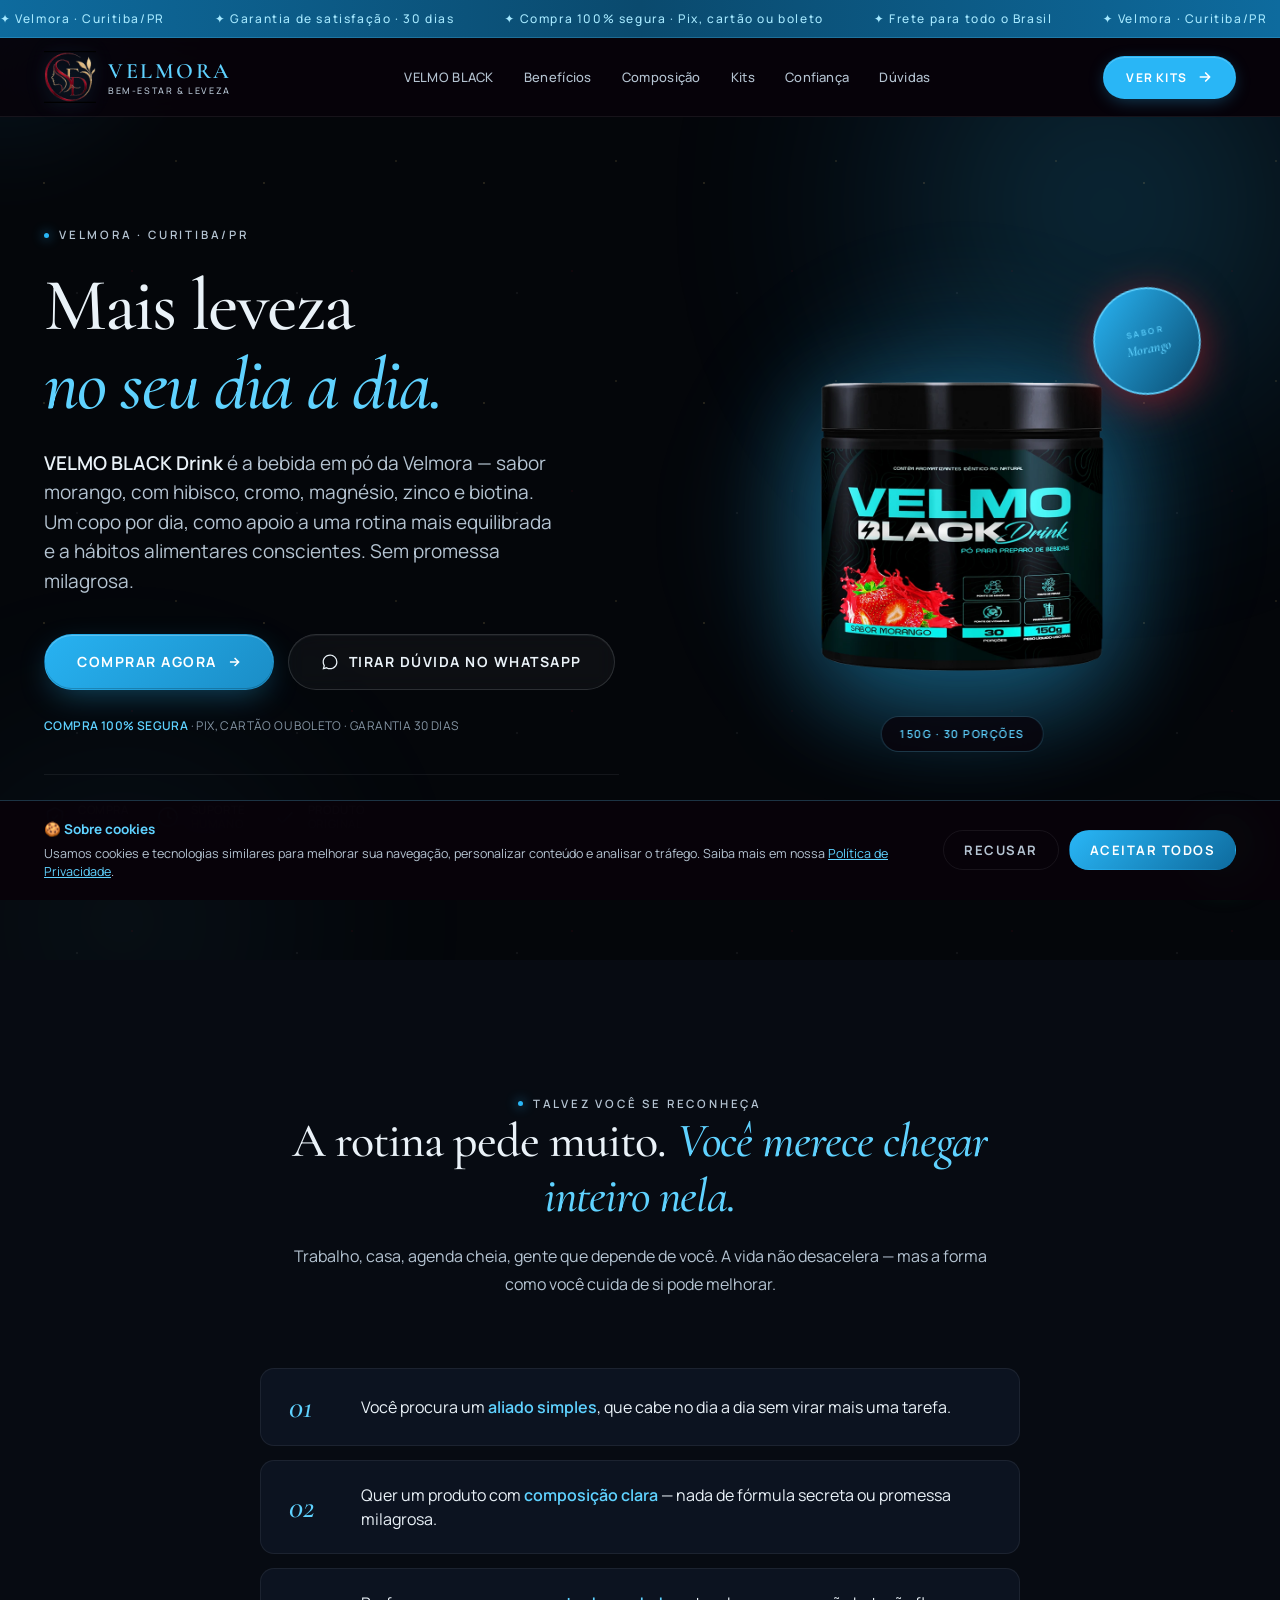
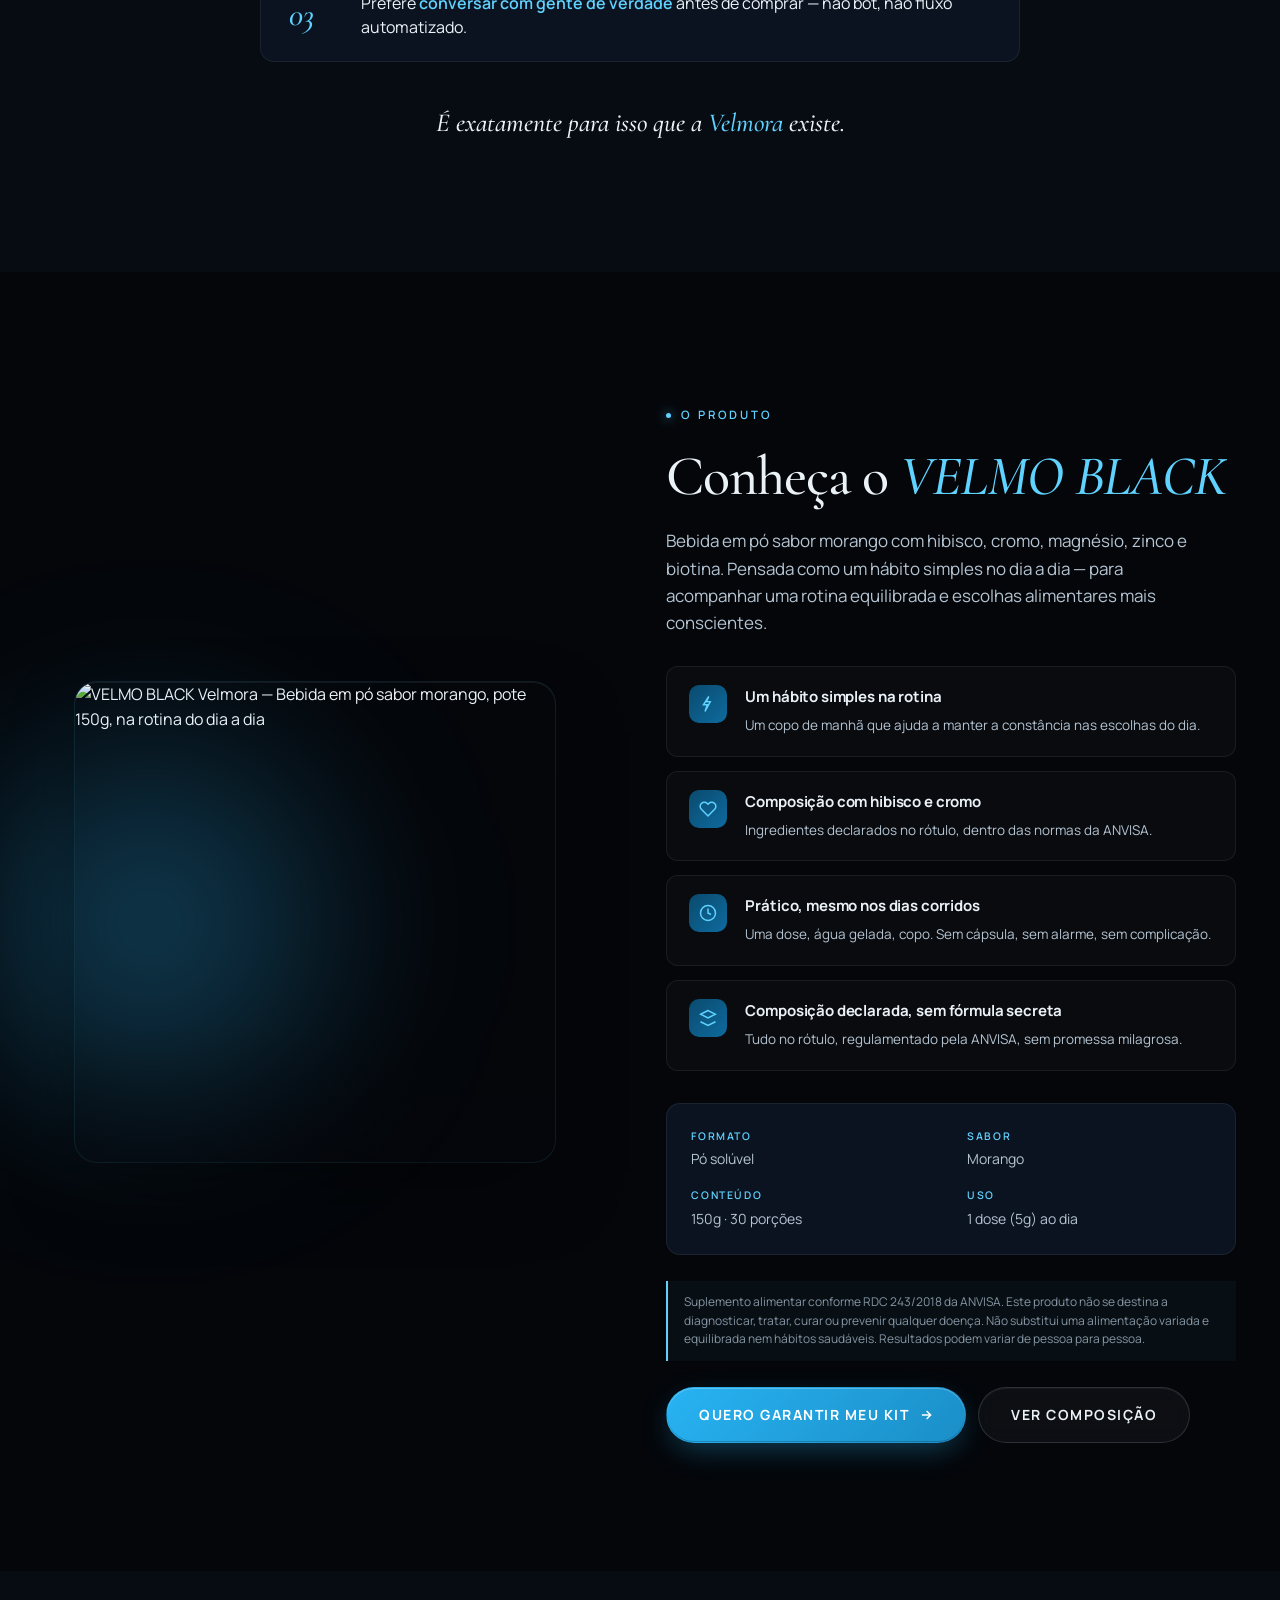
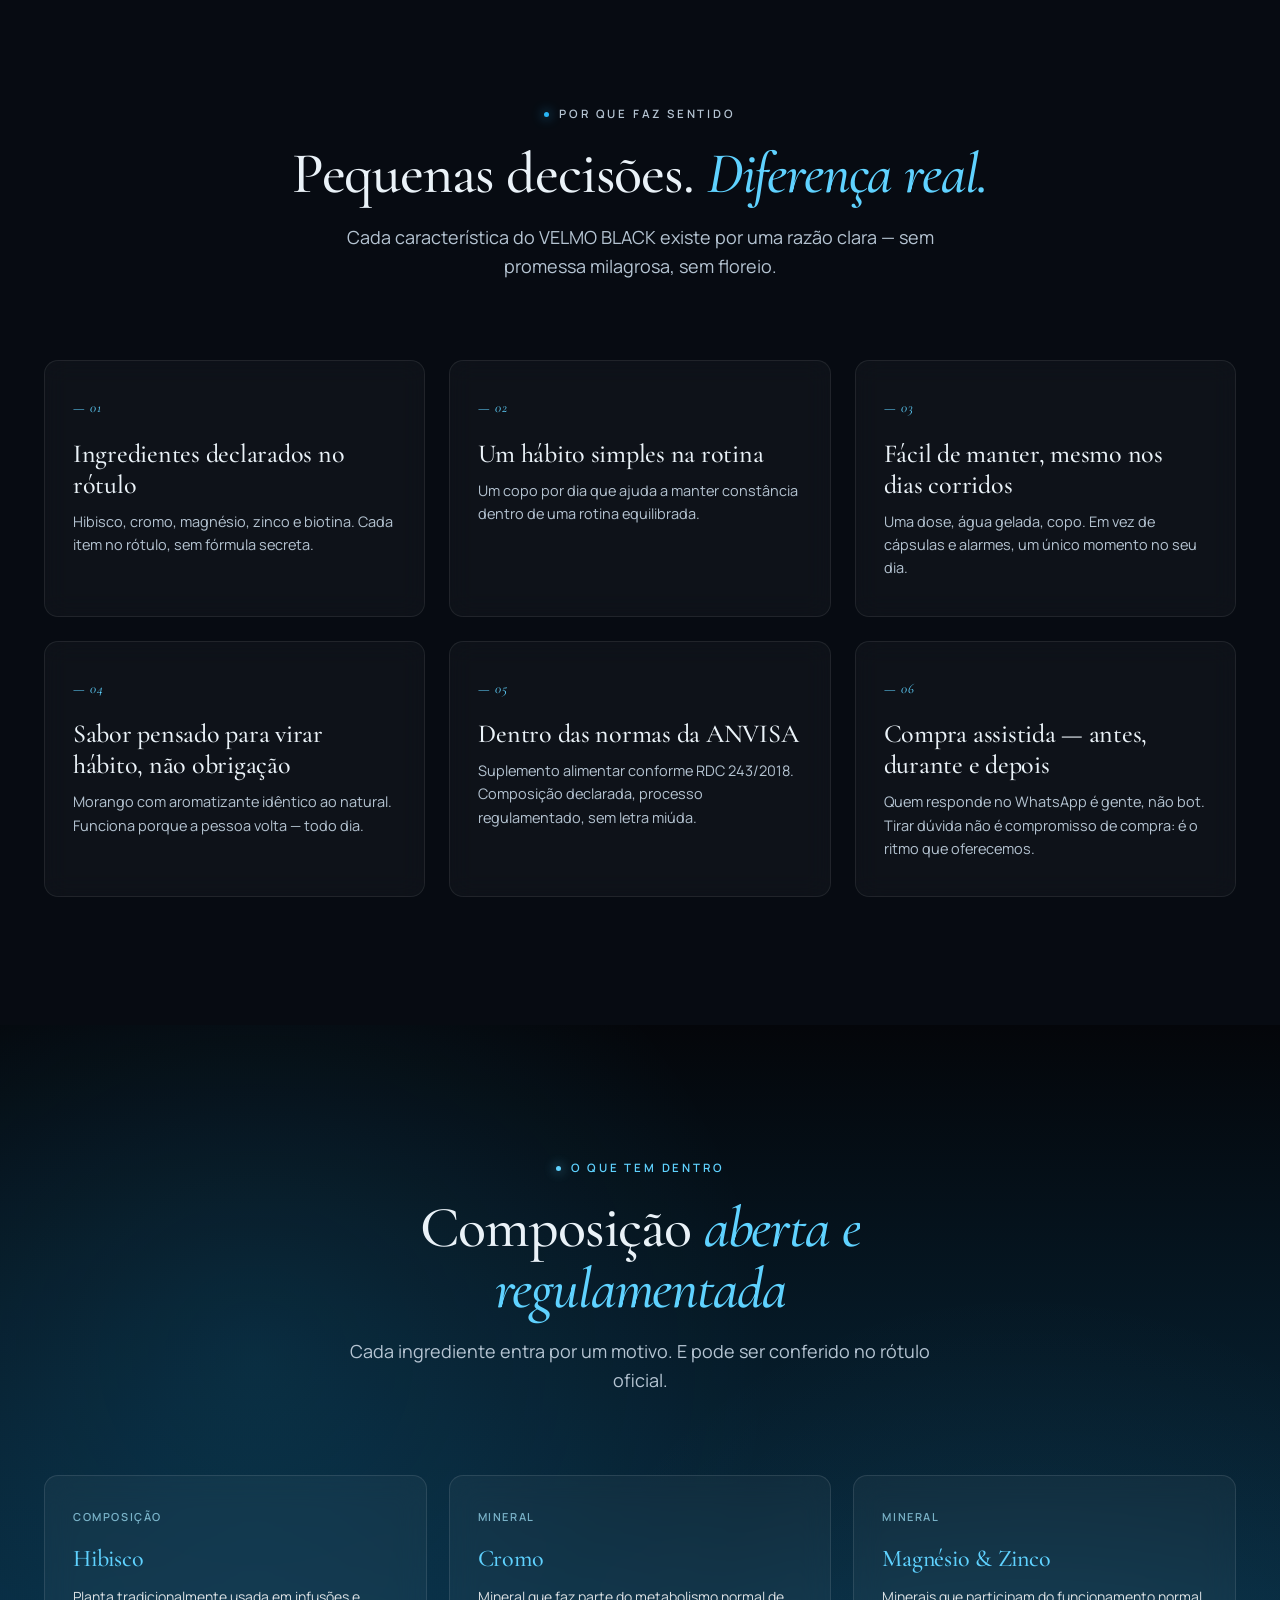
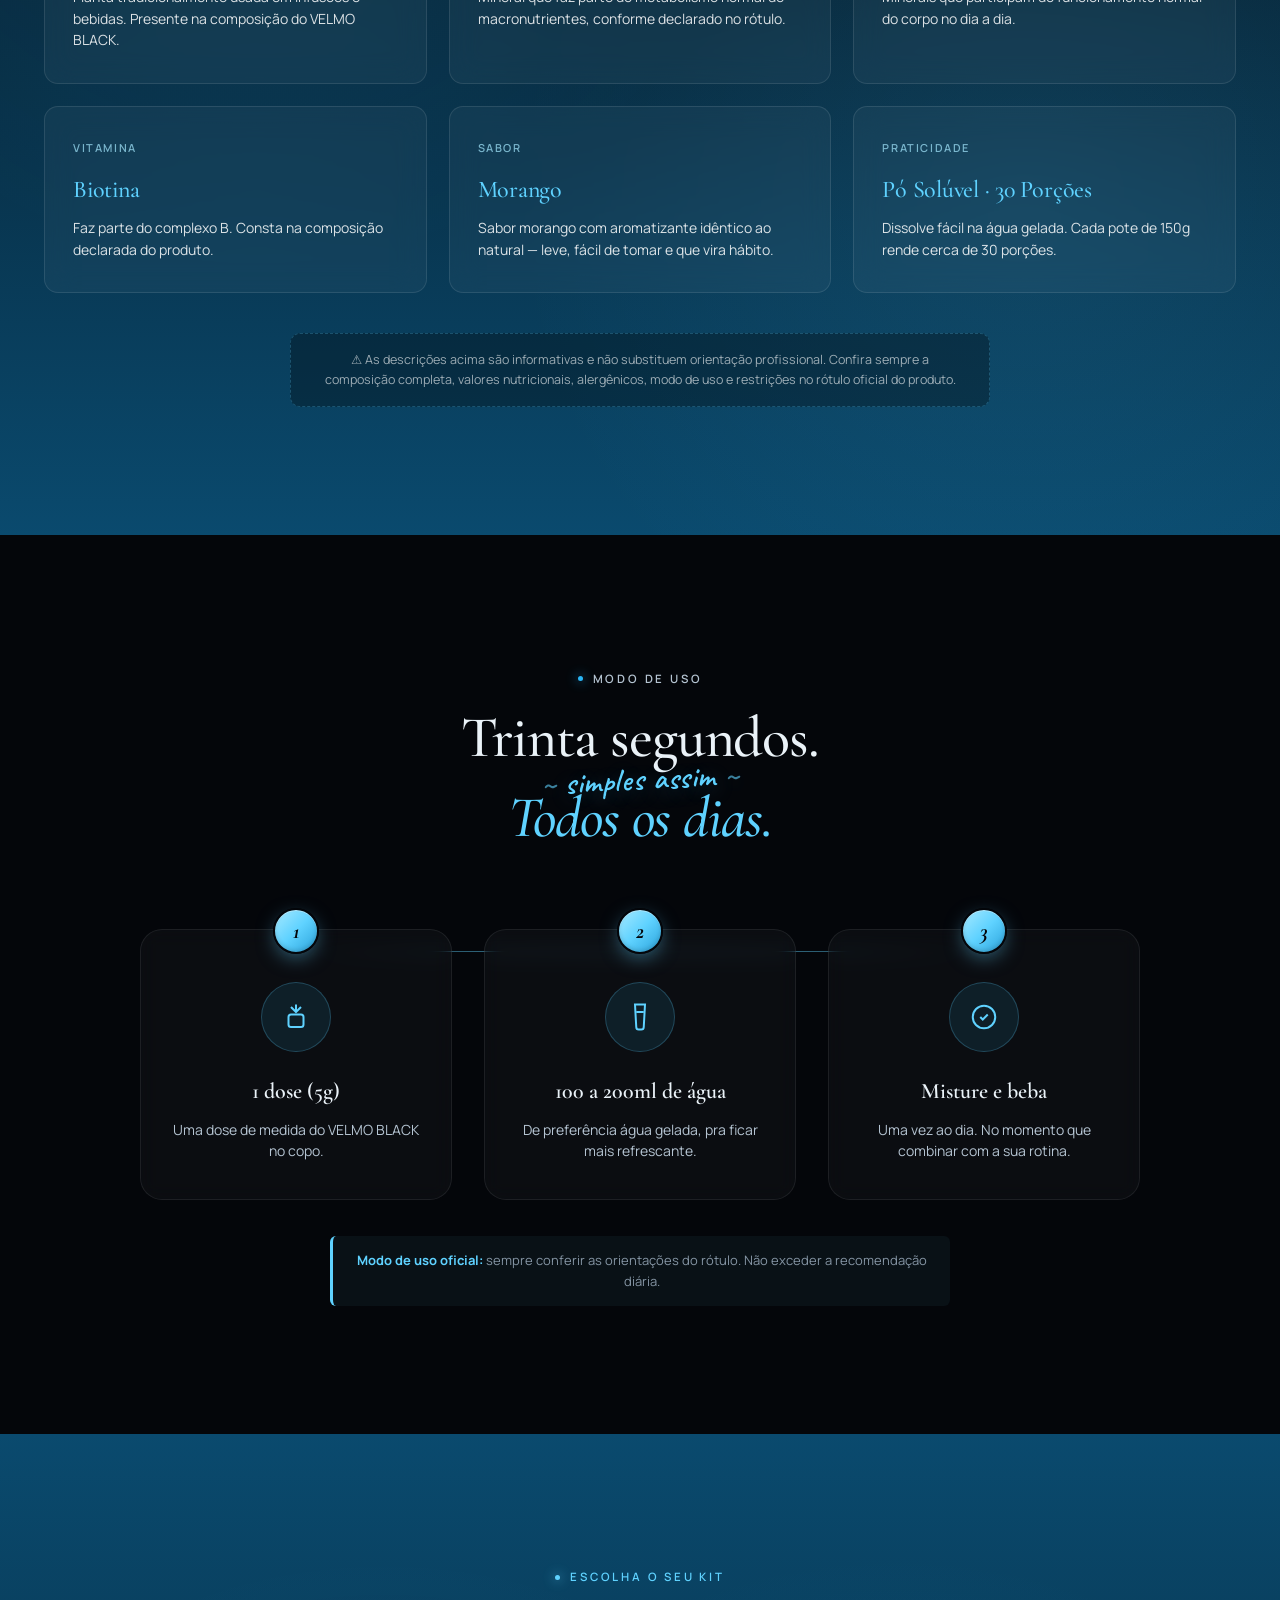
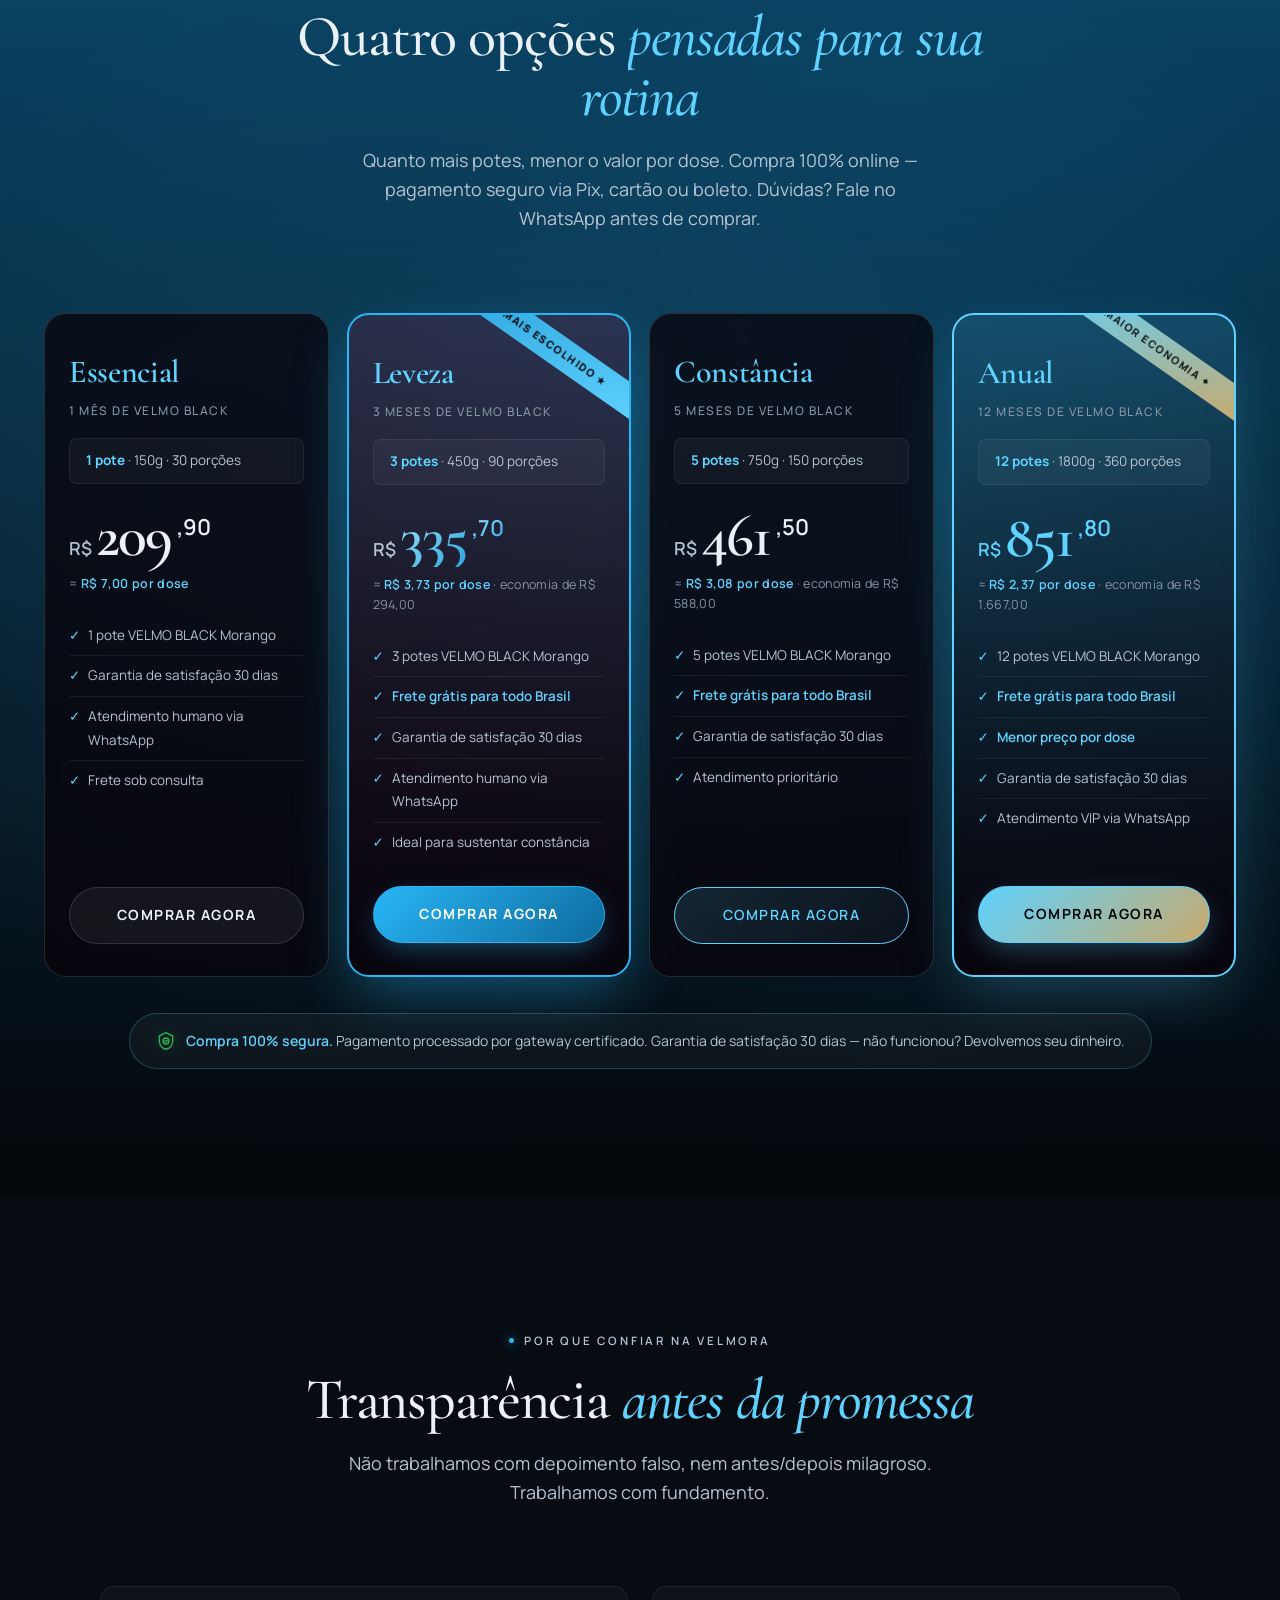
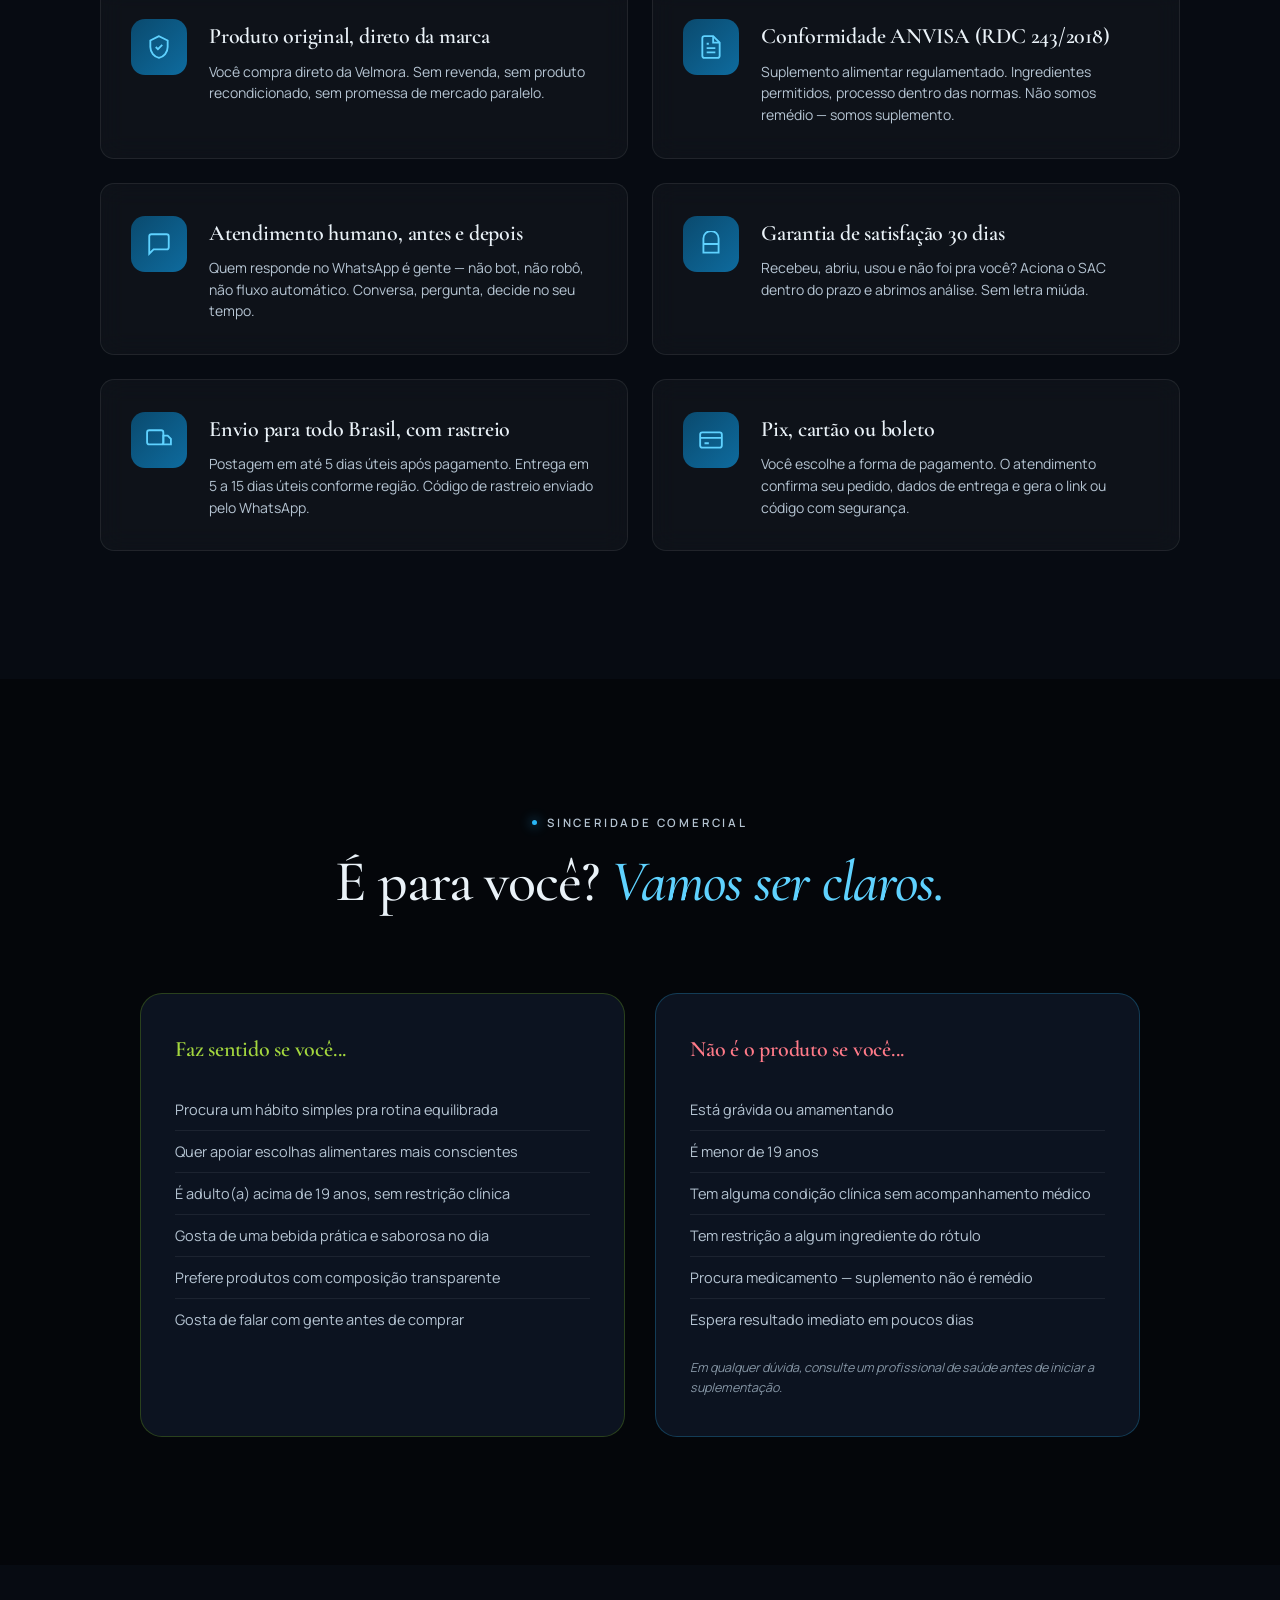
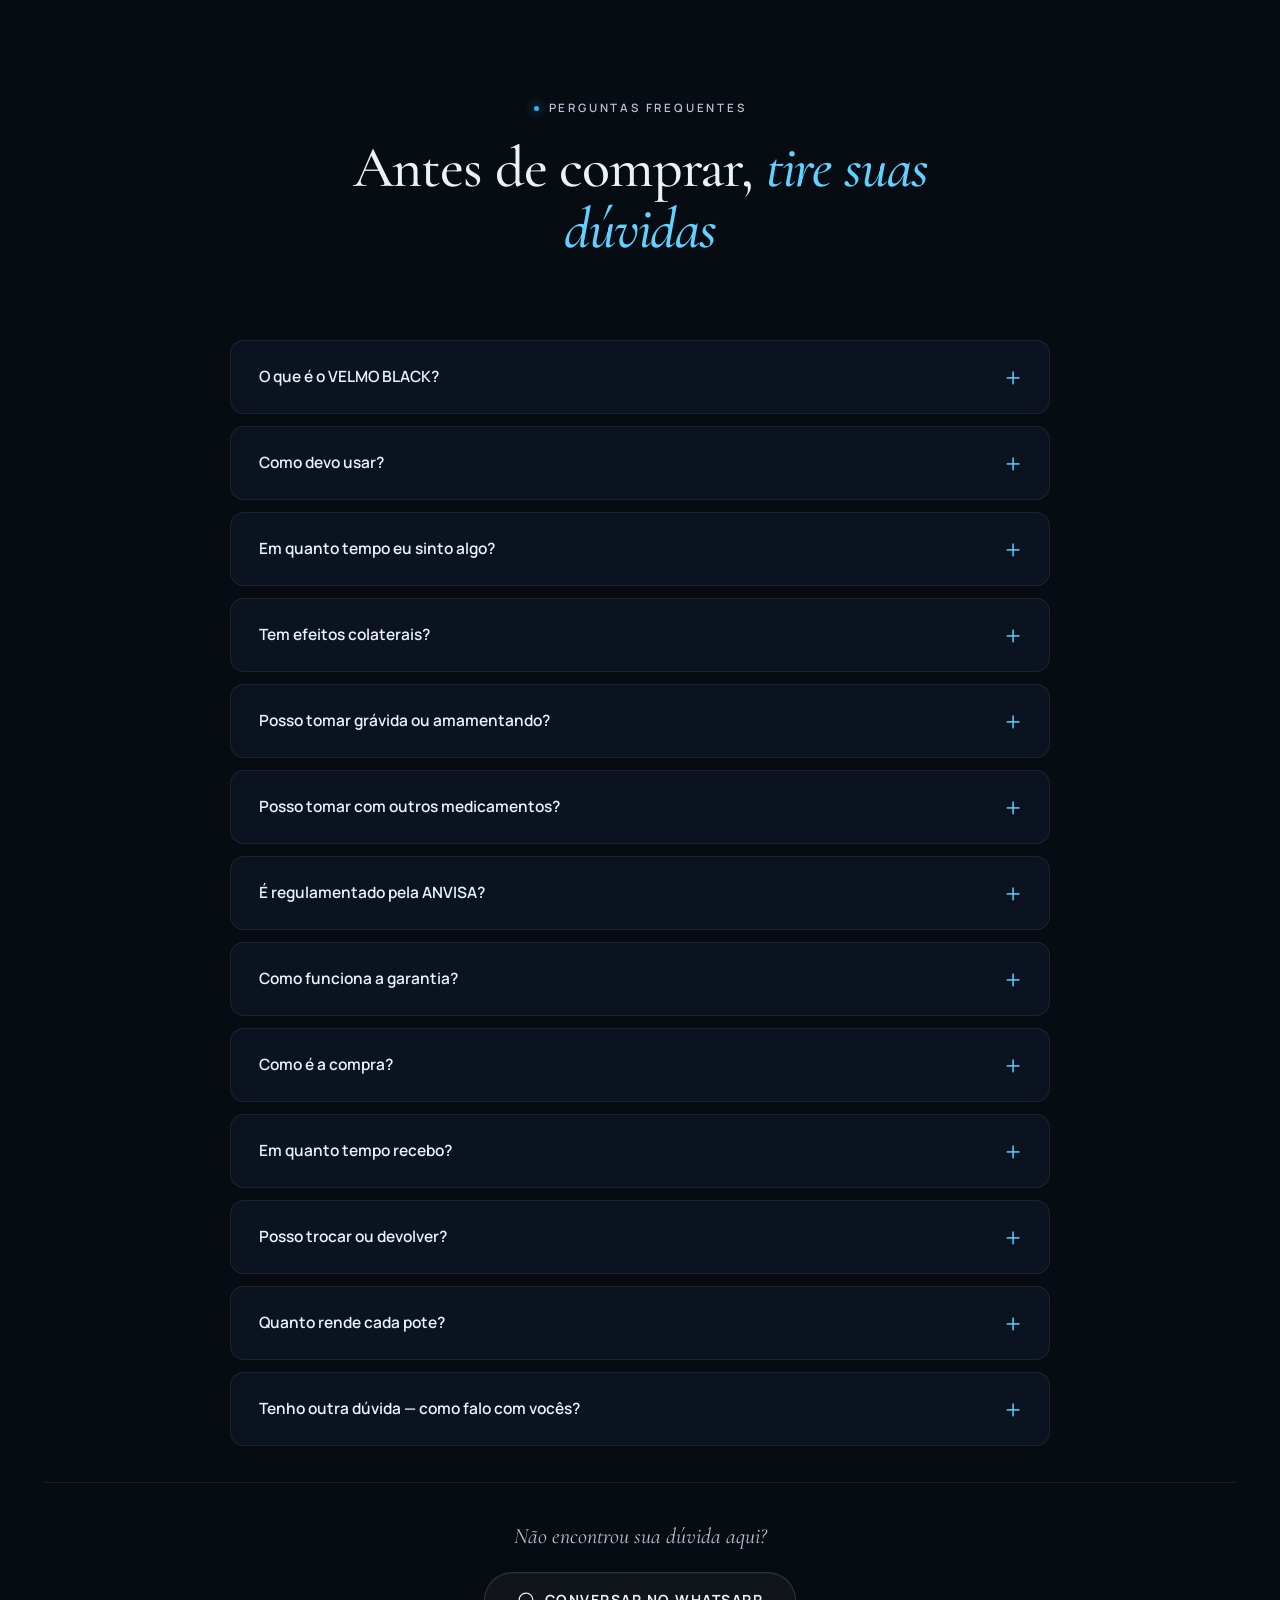
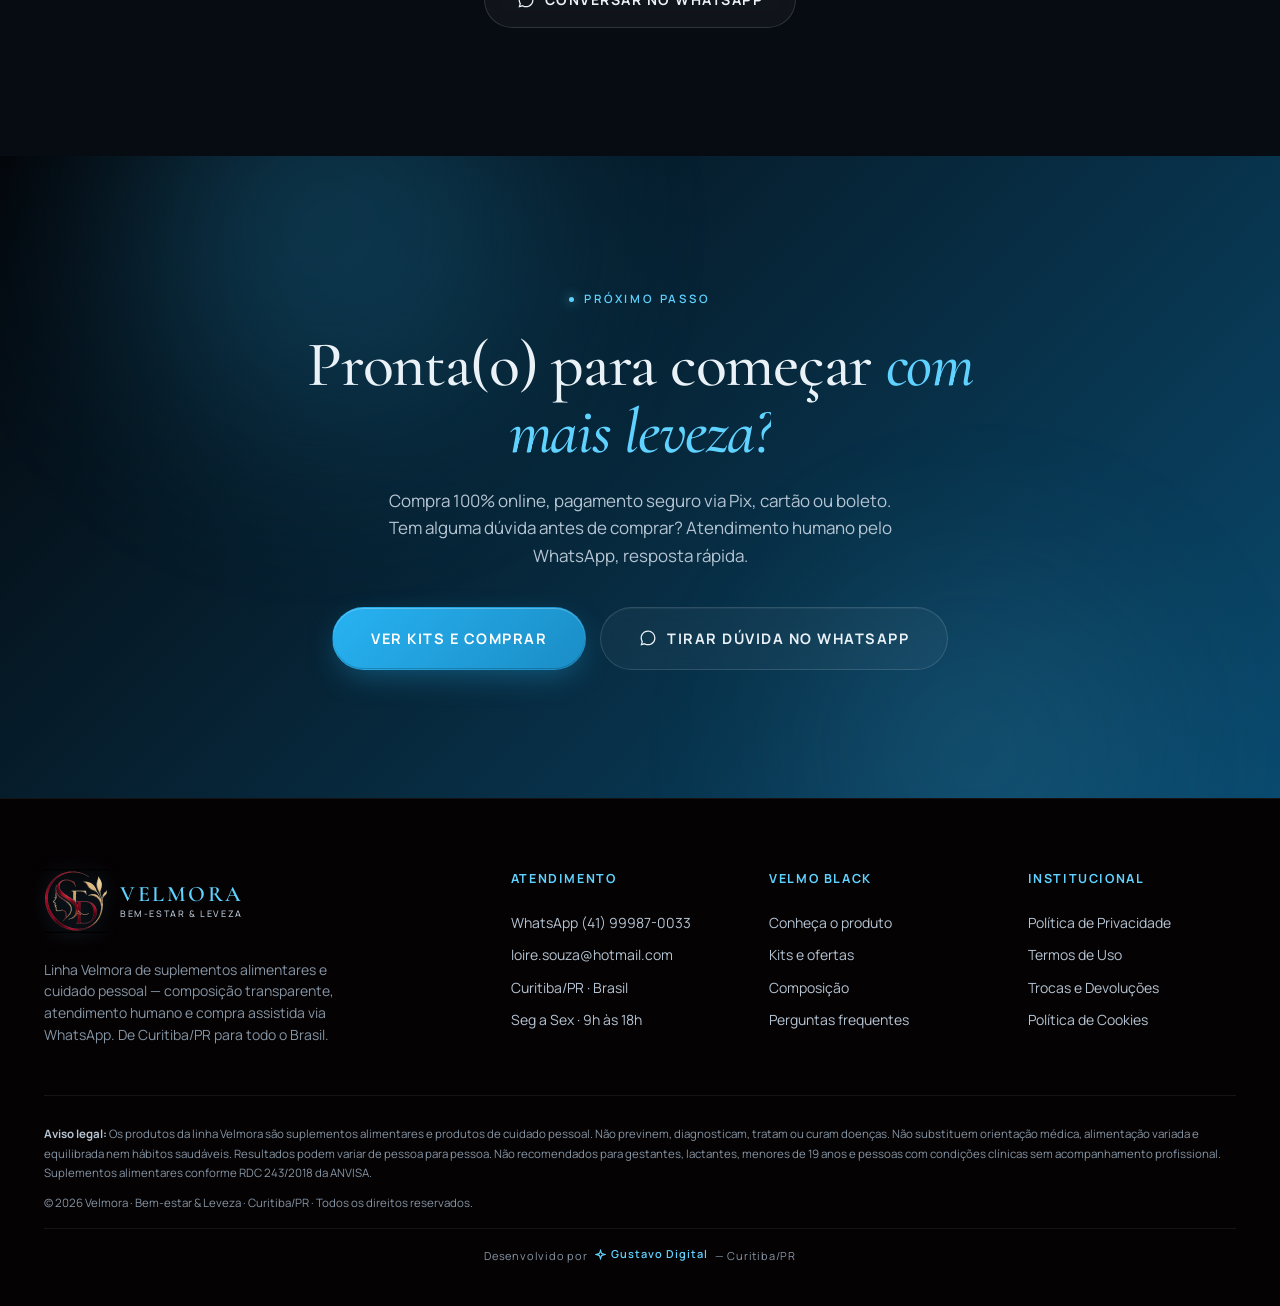
==== commit 4e18d79a: "Update index.html" ====
--- a/index.html
+++ b/index.html
@@ -6,17 +6,17 @@
   <meta name="theme-color" content="#04060A">
 
   <!-- SEO -->
-  <title>VELMO BLACK Drink · Velmora — Bebida em Pó para Energia e Foco | Curitiba/PR</title>
-  <meta name="description" content="VELMO BLACK Drink é a bebida em pó da Velmora, sabor morango, com minerais e vitaminas. Energia, leveza e foco na rotina. Atendimento humano via WhatsApp.">
-  <meta name="keywords" content="velmo black, velmo black drink, velmora, bebida em pó, energia, foco, disposição, bem-estar, sabor morango">
+  <title>VELMO BLACK Drink · Velmora — Bebida em Pó sabor Morango | Curitiba/PR</title>
+  <meta name="description" content="VELMO BLACK Drink é a bebida em pó da Velmora, sabor morango, com magnésio, zinco, cromo, biotina e hibisco. Um hábito simples pra rotina. Atendimento humano via WhatsApp.">
+  <meta name="keywords" content="velmo black, velmo black drink, velmora, bebida em pó, hibisco, cromo, bem-estar, leveza, sabor morango">
   <meta name="author" content="Velmora">
   <meta name="robots" content="index, follow, max-image-preview:large">
   <link rel="canonical" href="https://velmora-saude.com.br/">
 
   <!-- OG -->
   <meta property="og:type" content="product">
-  <meta property="og:title" content="VELMO BLACK Drink · Velmora — Energia, Leveza e Foco na Rotina">
-  <meta property="og:description" content="Bebida em pó sabor morango com minerais e vitaminas. Energia, leveza e foco pro seu dia. Atendimento humano via WhatsApp.">
+  <meta property="og:title" content="VELMO BLACK Drink · Velmora — Bebida em Pó sabor Morango">
+  <meta property="og:description" content="Bebida em pó sabor morango com hibisco, cromo, magnésio, zinco e biotina. Um hábito simples pro dia a dia. Atendimento humano via WhatsApp.">
   <meta property="og:url" content="https://velmora-saude.com.br/">
   <meta property="og:image" content="https://velmora-saude.com.br/og-image.jpg">
   <meta property="og:image:width" content="1200">
@@ -25,8 +25,8 @@
   <meta property="og:site_name" content="Velmora">
 
   <meta name="twitter:card" content="summary_large_image">
-  <meta name="twitter:title" content="VELMO BLACK Drink · Velmora — Energia, Leveza e Foco">
-  <meta name="twitter:description" content="Energia, leveza e foco na sua rotina.">
+  <meta name="twitter:title" content="VELMO BLACK Drink · Velmora — Bebida em Pó sabor Morango">
+  <meta name="twitter:description" content="Um hábito simples pro seu dia a dia.">
   <meta name="twitter:image" content="https://velmora-saude.com.br/og-image.jpg">
 
   <meta name="facebook-domain-verification" content="COLOQUE_O_CODIGO_AQUI">
@@ -64,7 +64,7 @@
     "name": "Velmora",
     "url": "https://velmora-saude.com.br/",
     "logo": "https://velmora-saude.com.br/logo-velmora.png",
-    "description": "Velmora — bebidas em pó e suplementos para energia, foco e bem-estar no dia a dia.",
+    "description": "Velmora — bebidas em pó e suplementos para o bem-estar no dia a dia.",
     "address": {"@type": "PostalAddress", "addressLocality": "Curitiba", "addressRegion": "PR", "addressCountry": "BR"},
     "contactPoint": {"@type": "ContactPoint", "contactType": "customer service", "telephone": "+55-41-99987-0033", "areaServed": "BR", "availableLanguage": "Portuguese"},
     "sameAs": ["https://wa.me/5541999870033"]
@@ -76,7 +76,7 @@
     "@type": "Product",
     "name": "VELMO BLACK Drink — Pó para Preparo de Bebida",
     "image": "https://velmora-saude.com.br/quero-mais.webp",
-    "description": "Bebida em pó sabor morango com minerais e vitaminas. Apoio à energia, foco e bem-estar na rotina.",
+    "description": "Bebida em pó sabor morango com hibisco, cromo, magnésio, zinco e biotina. Um hábito simples para a rotina, como apoio ao bem-estar.",
     "brand": {"@type": "Brand", "name": "Velmora"},
     "category": "Suplemento Alimentar",
     "offers": {
@@ -95,7 +95,7 @@
     "@context": "https://schema.org",
     "@type": "FAQPage",
     "mainEntity": [
-      {"@type": "Question", "name": "O que é o VELMO BLACK Drink?", "acceptedAnswer": {"@type": "Answer", "text": "É uma bebida em pó da Velmora, sabor morango, com minerais e vitaminas. Pensada como apoio à energia, ao foco e ao bem-estar na rotina."}},
+      {"@type": "Question", "name": "O que é o VELMO BLACK Drink?", "acceptedAnswer": {"@type": "Answer", "text": "É uma bebida em pó da Velmora, sabor morango, com hibisco, cromo, magnésio, zinco e biotina. Pensada como um hábito simples no dia a dia, dentro de uma rotina equilibrada. A composição completa está no rótulo."}},
       {"@type": "Question", "name": "Como devo usar?", "acceptedAnswer": {"@type": "Answer", "text": "Misture 1 dose (5g) em 100 a 200ml de água gelada. Pode tomar 1 vez ao dia, no momento que combinar com a sua rotina. Sempre conferir o rótulo."}},
       {"@type": "Question", "name": "Tem garantia?", "acceptedAnswer": {"@type": "Answer", "text": "Sim. Oferecemos garantia de satisfação de 30 dias junto ao SAC."}},
       {"@type": "Question", "name": "Quem pode tomar?", "acceptedAnswer": {"@type": "Answer", "text": "Adultos a partir de 19 anos. Não recomendado para gestantes, lactantes e pessoas com condições clínicas sem acompanhamento profissional."}},
@@ -2567,7 +2567,7 @@
 <!-- HEADER -->
 <header class="header" id="header">
   <div class="container header__inner">
-    <a href="#" class="logo" aria-label="Velmora · Energia, Foco & Bem-estar">
+    <a href="#" class="logo" aria-label="Velmora · Bem-estar & Leveza">
       <span class="logo__mark" aria-hidden="true">
         <picture>
           <source srcset="logo-velmora.webp" type="image/webp">
@@ -2576,7 +2576,7 @@
       </span>
       <span class="logo__text">
         <span class="logo__name">VELMORA</span>
-        <span class="logo__tag">Energia, Foco &amp; Bem-estar</span>
+        <span class="logo__tag">Bem-estar &amp; Leveza</span>
       </span>
     </a>
 
@@ -2624,11 +2624,11 @@
     <div class="hero__copy reveal">
       <span class="eyebrow"><span class="eyebrow__dot"></span> Velmora · Curitiba/PR</span>
       <h1 class="hero__title">
-        Energia, leveza
-        <span class="hero__title-line-2">e foco na sua rotina.</span>
+        Mais leveza
+        <span class="hero__title-line-2">no seu dia a dia.</span>
       </h1>
       <p class="hero__sub">
-        <strong>VELMO BLACK Drink</strong> é a bebida em pó da Velmora — sabor morango, com minerais e vitaminas, um copo por dia. Pensada para quem quer <strong>mais energia, mais equilíbrio e mais foco</strong> no dia a dia, sem promessa milagrosa.
+        <strong>VELMO BLACK Drink</strong> é a bebida em pó da Velmora — sabor morango, com hibisco, cromo, magnésio, zinco e biotina. Um copo por dia, como apoio a uma rotina mais equilibrada e a hábitos alimentares conscientes. Sem promessa milagrosa.
       </p>
       <div class="hero__ctas">
         <a href="#oferta" class="btn btn--primary" data-track="hero_offer">
@@ -2736,22 +2736,22 @@
         <span class="eyebrow eyebrow--gold"><span class="eyebrow__dot"></span> O produto</span>
         <h2 class="spotlight__title">Conheça o <em>VELMO BLACK</em></h2>
         <p class="spotlight__lead">
-          Bebida em pó sabor morango com minerais e vitaminas. Pensada como um hábito diário simples — para quem quer apoiar a energia, o foco e o bem-estar geral, dentro de uma rotina realista.
+          Bebida em pó sabor morango com hibisco, cromo, magnésio, zinco e biotina. Pensada como um hábito simples no dia a dia — para acompanhar uma rotina equilibrada e escolhas alimentares mais conscientes.
         </p>
 
         <div class="pillars">
           <div class="pillar">
             <div class="pillar__icon"><svg viewBox="0 0 24 24" fill="none" stroke="currentColor" stroke-width="2"><path d="m13 2-3 7h5l-7 13 3-9H6l7-11z"/></svg></div>
             <div class="pillar__text">
-              <strong>Energia pra acompanhar o seu dia</strong>
-              <span>Apoio à disposição para chegar no fim do dia com gás pro que importa.</span>
+              <strong>Um hábito simples na rotina</strong>
+              <span>Um copo de manhã que ajuda a manter a constância nas escolhas do dia.</span>
             </div>
           </div>
           <div class="pillar">
             <div class="pillar__icon"><svg viewBox="0 0 24 24" fill="none" stroke="currentColor" stroke-width="2"><path d="M20.84 4.61a5.5 5.5 0 0 0-7.78 0L12 5.67l-1.06-1.06a5.5 5.5 0 0 0-7.78 7.78l8.84 8.84 8.84-8.84a5.5 5.5 0 0 0 0-7.78z"/></svg></div>
             <div class="pillar__text">
-              <strong>Equilíbrio e foco na rotina</strong>
-              <span>Pra manter a cabeça mais leve e concentrada ao longo do dia.</span>
+              <strong>Composição com hibisco e cromo</strong>
+              <span>Ingredientes declarados no rótulo, dentro das normas da ANVISA.</span>
             </div>
           </div>
           <div class="pillar">
@@ -2777,7 +2777,7 @@
           <div><strong>Uso</strong>1 dose (5g) ao dia</div>
         </div>
 
-        <p class="spotlight__disclaimer">Suplemento alimentar conforme RDC 243/2018 da ANVISA. Não substitui uma alimentação variada e equilibrada nem hábitos saudáveis. Resultados podem variar de pessoa para pessoa.</p>
+        <p class="spotlight__disclaimer">Suplemento alimentar conforme RDC 243/2018 da ANVISA. Este produto não se destina a diagnosticar, tratar, curar ou prevenir qualquer doença. Não substitui uma alimentação variada e equilibrada nem hábitos saudáveis. Resultados podem variar de pessoa para pessoa.</p>
 
         <div class="spotlight__cta">
           <a href="#oferta" class="btn btn--primary" data-track="spotlight_offer">
@@ -2805,13 +2805,13 @@
     <div class="benefits__grid">
       <article class="benefit-card reveal">
         <span class="benefit-card__num">— 01</span>
-        <h3>Ingredientes que você reconhece no rótulo</h3>
-        <p>Minerais, ferro e vitaminas. Cada item declarado no rótulo, sem fórmula secreta.</p>
+        <h3>Ingredientes declarados no rótulo</h3>
+        <p>Hibisco, cromo, magnésio, zinco e biotina. Cada item no rótulo, sem fórmula secreta.</p>
       </article>
       <article class="benefit-card reveal">
         <span class="benefit-card__num">— 02</span>
-        <h3>Energia que acompanha o seu dia</h3>
-        <p>Apoio à disposição pensado para acompanhar a sua rotina — sem pico de energia seguido de queda.</p>
+        <h3>Um hábito simples na rotina</h3>
+        <p>Um copo por dia que ajuda a manter constância dentro de uma rotina equilibrada.</p>
       </article>
       <article class="benefit-card reveal">
         <span class="benefit-card__num">— 03</span>
@@ -2849,19 +2849,24 @@
 
     <div class="composition__grid">
       <article class="ingredient reveal">
-        <div class="ingredient__role">Minerais</div>
-        <h3 class="ingredient__name">Ferro</h3>
-        <p class="ingredient__desc">Mineral essencial que participa do transporte de oxigênio no organismo. Presente na composição do VELMO BLACK.</p>
+        <div class="ingredient__role">Composição</div>
+        <h3 class="ingredient__name">Hibisco</h3>
+        <p class="ingredient__desc">Planta tradicionalmente usada em infusões e bebidas. Presente na composição do VELMO BLACK.</p>
       </article>
       <article class="ingredient reveal">
-        <div class="ingredient__role">Minerais</div>
-        <h3 class="ingredient__name">Mix de Minerais</h3>
-        <p class="ingredient__desc">Minerais que fazem parte do funcionamento normal do corpo no dia a dia.</p>
+        <div class="ingredient__role">Mineral</div>
+        <h3 class="ingredient__name">Cromo</h3>
+        <p class="ingredient__desc">Mineral que faz parte do metabolismo normal de macronutrientes, conforme declarado no rótulo.</p>
       </article>
       <article class="ingredient reveal">
-        <div class="ingredient__role">Vitaminas</div>
-        <h3 class="ingredient__name">Vitaminas</h3>
-        <p class="ingredient__desc">Combinação de vitaminas que complementam a alimentação dentro de uma rotina equilibrada.</p>
+        <div class="ingredient__role">Mineral</div>
+        <h3 class="ingredient__name">Magnésio &amp; Zinco</h3>
+        <p class="ingredient__desc">Minerais que participam do funcionamento normal do corpo no dia a dia.</p>
+      </article>
+      <article class="ingredient reveal">
+        <div class="ingredient__role">Vitamina</div>
+        <h3 class="ingredient__name">Biotina</h3>
+        <p class="ingredient__desc">Faz parte do complexo B. Consta na composição declarada do produto.</p>
       </article>
       <article class="ingredient reveal">
         <div class="ingredient__role">Sabor</div>
@@ -2870,13 +2875,8 @@
       </article>
       <article class="ingredient reveal">
         <div class="ingredient__role">Praticidade</div>
-        <h3 class="ingredient__name">Pó Solúvel</h3>
-        <p class="ingredient__desc">Dissolve fácil na água gelada. Sem cápsula, sem complicação — pronto em segundos.</p>
-      </article>
-      <article class="ingredient reveal">
-        <div class="ingredient__role">Rendimento</div>
-        <h3 class="ingredient__name">30 Porções</h3>
-        <p class="ingredient__desc">Cada pote de 150g rende cerca de 30 porções — um mês de uso, uma dose por dia.</p>
+        <h3 class="ingredient__name">Pó Solúvel · 30 Porções</h3>
+        <p class="ingredient__desc">Dissolve fácil na água gelada. Cada pote de 150g rende cerca de 30 porções.</p>
       </article>
     </div>
 
@@ -2968,7 +2968,7 @@
       <article class="kit kit--featured reveal">
         <span class="kit__ribbon">Mais escolhido ★</span>
         <header class="kit__head">
-          <h3 class="kit__name">Foco</h3>
+          <h3 class="kit__name">Leveza</h3>
           <p class="kit__sub">3 meses de VELMO BLACK</p>
         </header>
         <div class="kit__qty"><strong>3 potes</strong> · 450g · 90 porções</div>
@@ -3132,12 +3132,12 @@
       <div class="audience-col audience-col--yes reveal">
         <h3>Faz sentido se você...</h3>
         <ul>
-          <li>Quer apoio à energia e ao foco no dia a dia</li>
-          <li>Sente que a rotina pesa e busca algo prático</li>
+          <li>Procura um hábito simples pra rotina equilibrada</li>
+          <li>Quer apoiar escolhas alimentares mais conscientes</li>
           <li>É adulto(a) acima de 19 anos, sem restrição clínica</li>
-          <li>Procura um hábito simples que cabe na rotina</li>
-          <li>Gosta de produtos com composição transparente</li>
-          <li>Prefere falar com gente antes de comprar</li>
+          <li>Gosta de uma bebida prática e saborosa no dia</li>
+          <li>Prefere produtos com composição transparente</li>
+          <li>Gosta de falar com gente antes de comprar</li>
         </ul>
       </div>
 
@@ -3168,7 +3168,7 @@
     <div class="faq__list">
       <details class="faq-item reveal">
         <summary>O que é o VELMO BLACK?</summary>
-        <div class="faq-item__body">É uma bebida em pó da Velmora, sabor morango, com minerais e vitaminas (incluindo ferro). Pensada como apoio à energia, ao foco e ao bem-estar na rotina. A composição completa está no rótulo do produto.</div>
+        <div class="faq-item__body">É uma bebida em pó da Velmora, sabor morango, com hibisco, cromo, magnésio, zinco e biotina. Pensada como um hábito simples no dia a dia, dentro de uma rotina equilibrada. A composição completa está no rótulo do produto.</div>
       </details>
       <details class="faq-item reveal">
         <summary>Como devo usar?</summary>
@@ -3239,7 +3239,7 @@
   <div class="container">
     <div class="final-cta__inner reveal">
       <span class="eyebrow eyebrow--center eyebrow--gold"><span class="eyebrow__dot"></span> Próximo passo</span>
-      <h2>Pronta(o) para começar <em>com mais energia?</em></h2>
+      <h2>Pronta(o) para começar <em>com mais leveza?</em></h2>
       <p>Compra 100% online, pagamento seguro via Pix, cartão ou boleto. Tem alguma dúvida antes de comprar? Atendimento humano pelo WhatsApp, resposta rápida.</p>
       <div class="final-cta__btns">
         <a href="#oferta" class="btn btn--primary btn--lg" data-track="final_cta_offer">
@@ -3270,7 +3270,7 @@
           </span>
           <span class="logo__text">
             <span class="logo__name">VELMORA</span>
-            <span class="logo__tag">Energia, Foco &amp; Bem-estar</span>
+            <span class="logo__tag">Bem-estar &amp; Leveza</span>
           </span>
         </a>
         <p>Linha Velmora de suplementos alimentares e cuidado pessoal — composição transparente, atendimento humano e compra assistida via WhatsApp. De Curitiba/PR para todo o Brasil.</p>
@@ -3309,7 +3309,7 @@
 
     <div class="footer__legal">
       <p><strong>Aviso legal:</strong> Os produtos da linha Velmora são suplementos alimentares e produtos de cuidado pessoal. Não previnem, diagnosticam, tratam ou curam doenças. Não substituem orientação médica, alimentação variada e equilibrada nem hábitos saudáveis. Resultados podem variar de pessoa para pessoa. Não recomendados para gestantes, lactantes, menores de 19 anos e pessoas com condições clínicas sem acompanhamento profissional. Suplementos alimentares conforme RDC 243/2018 da ANVISA.</p>
-      <p>© <span id="year">2026</span> Velmora · Energia, Foco &amp; Bem-estar · Curitiba/PR · Todos os direitos reservados.</p>
+      <p>© <span id="year">2026</span> Velmora · Bem-estar &amp; Leveza · Curitiba/PR · Todos os direitos reservados.</p>
       <p class="footer__signature">
         Desenvolvido por
         <a href="https://gustavodigital.online" target="_blank" rel="noopener" class="footer__signature-link">
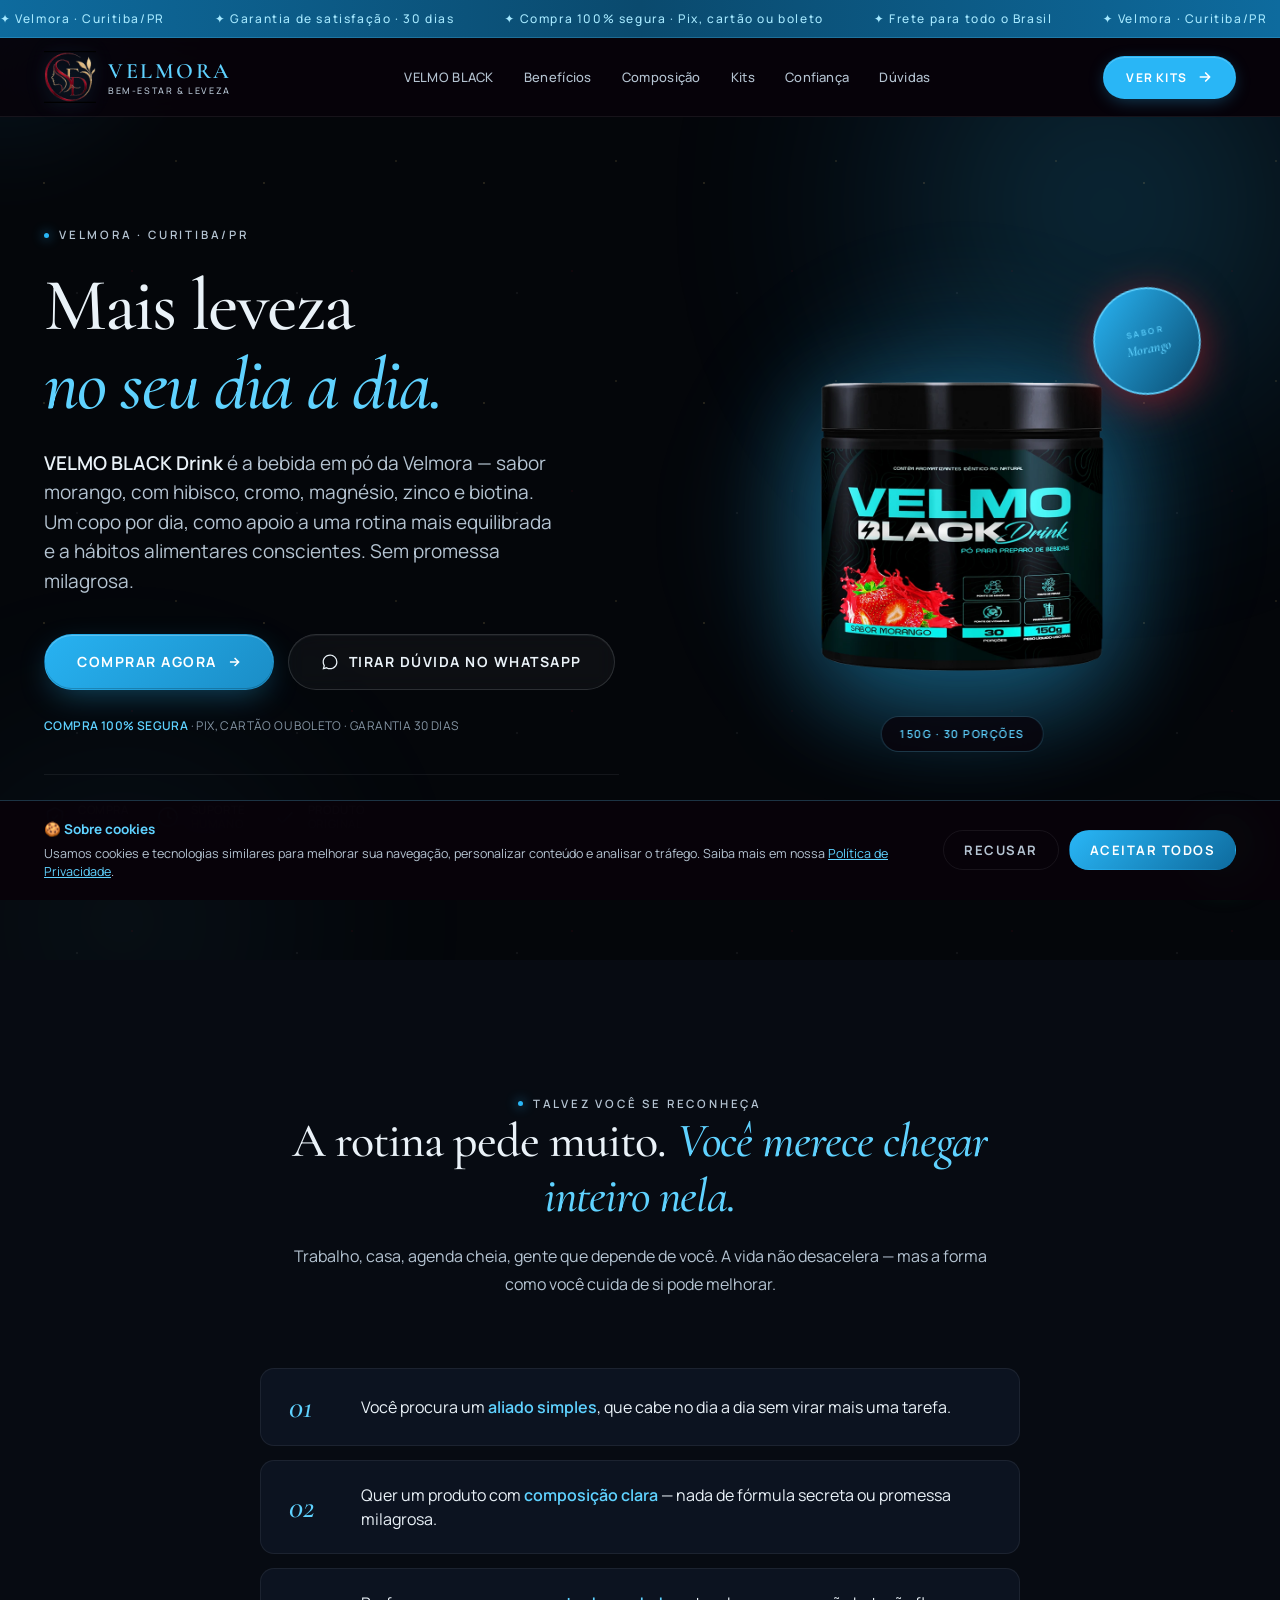
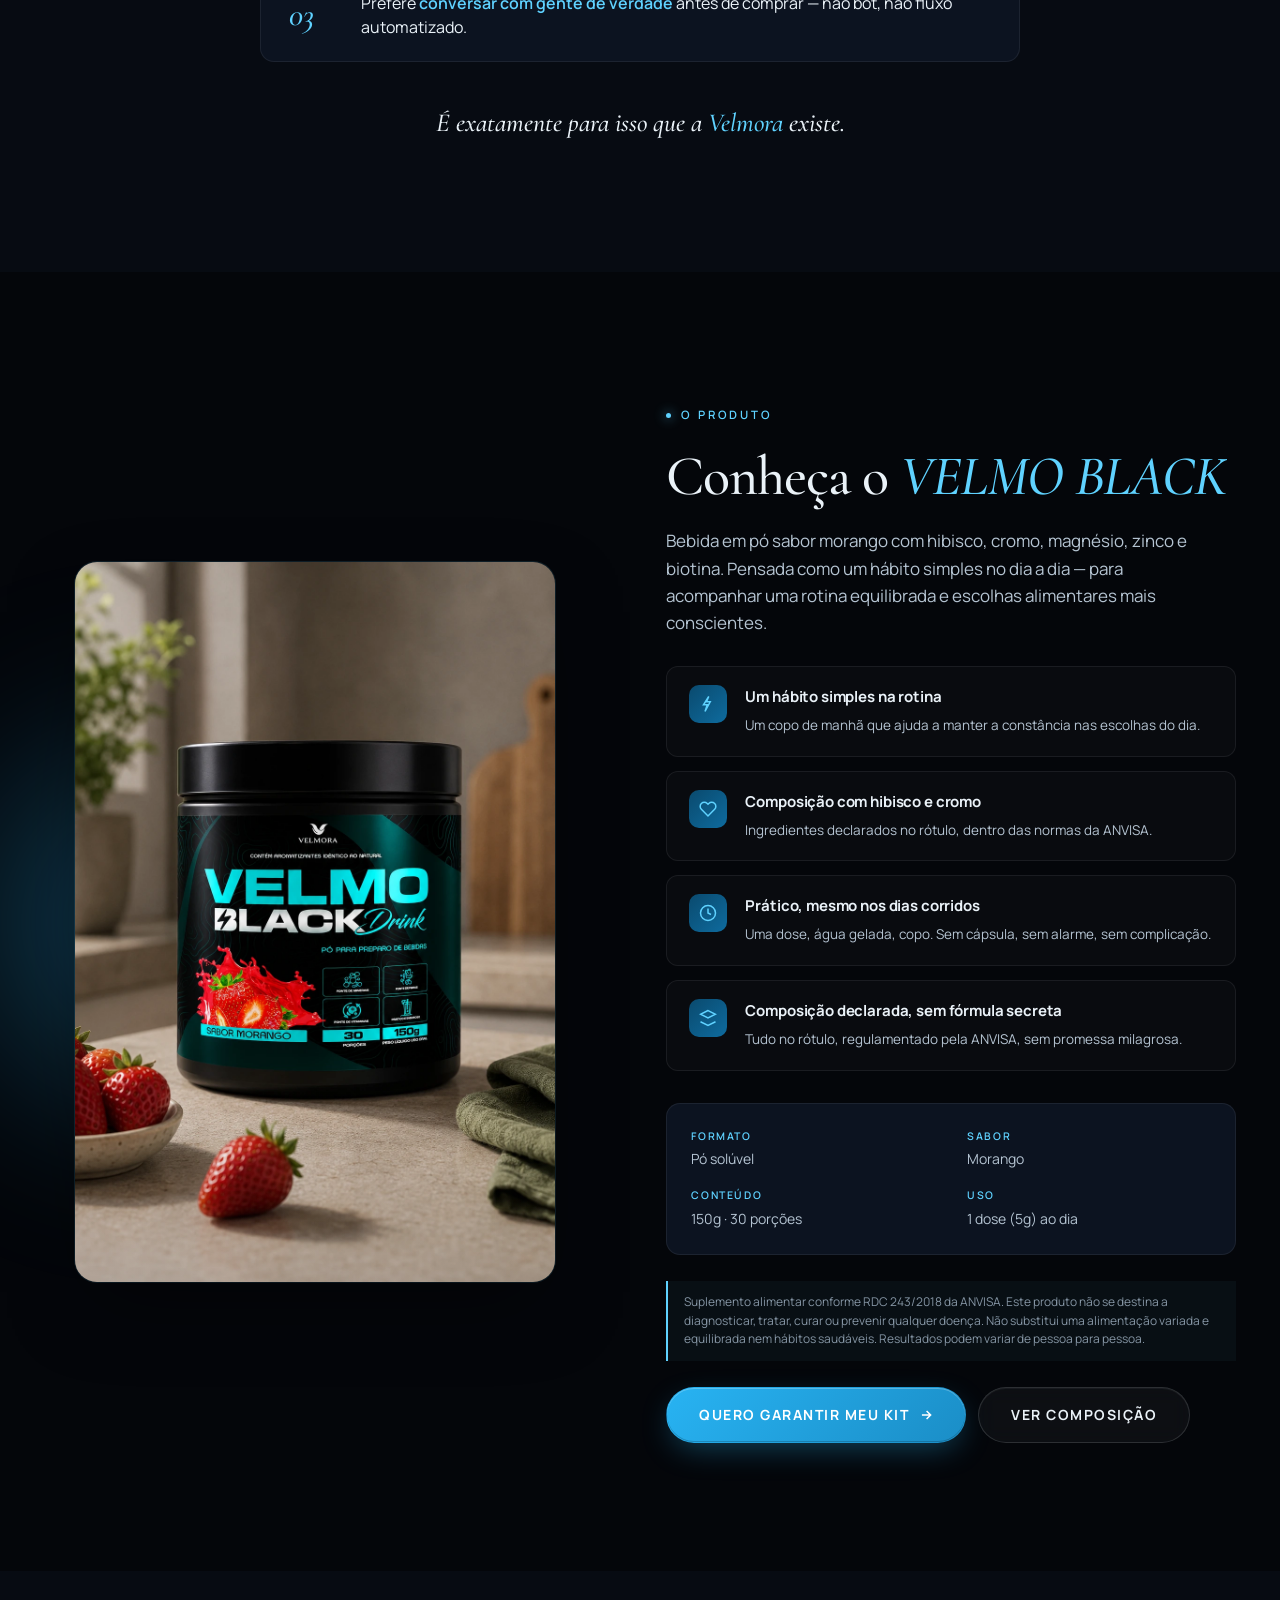
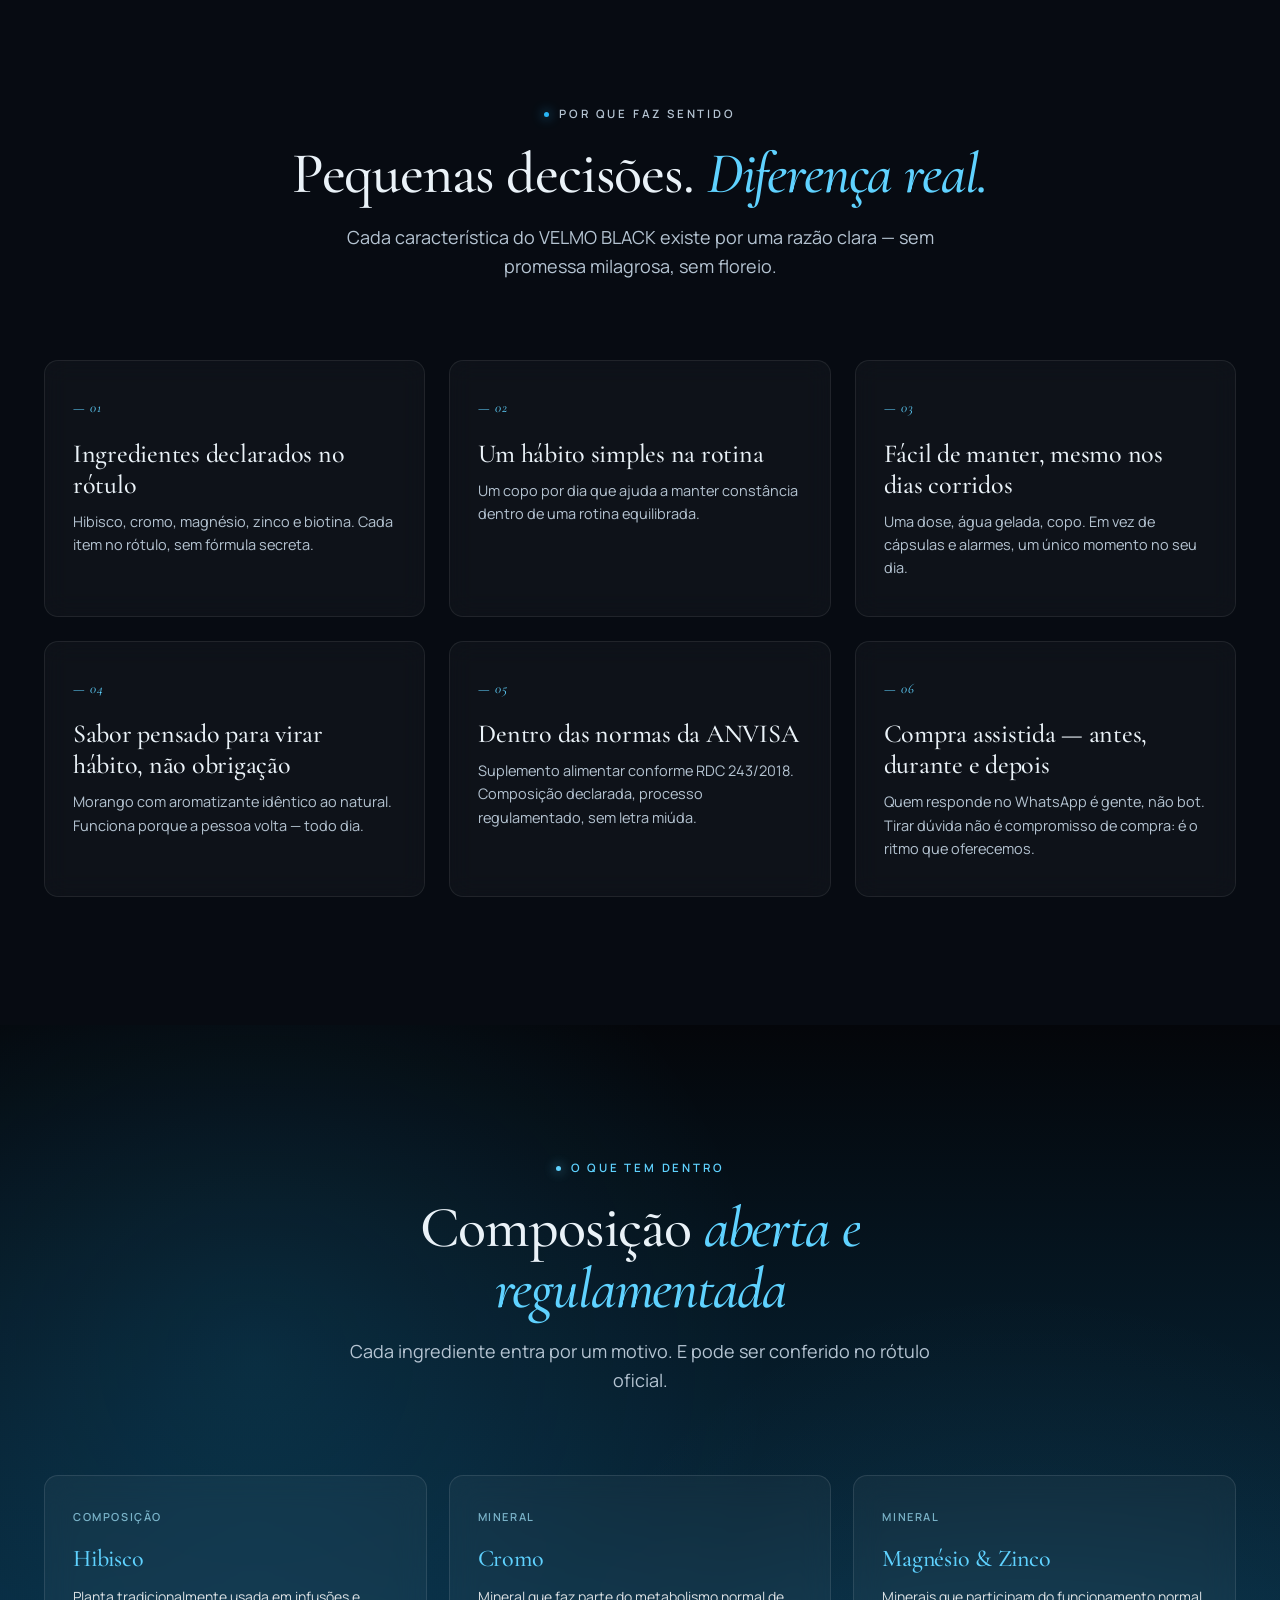
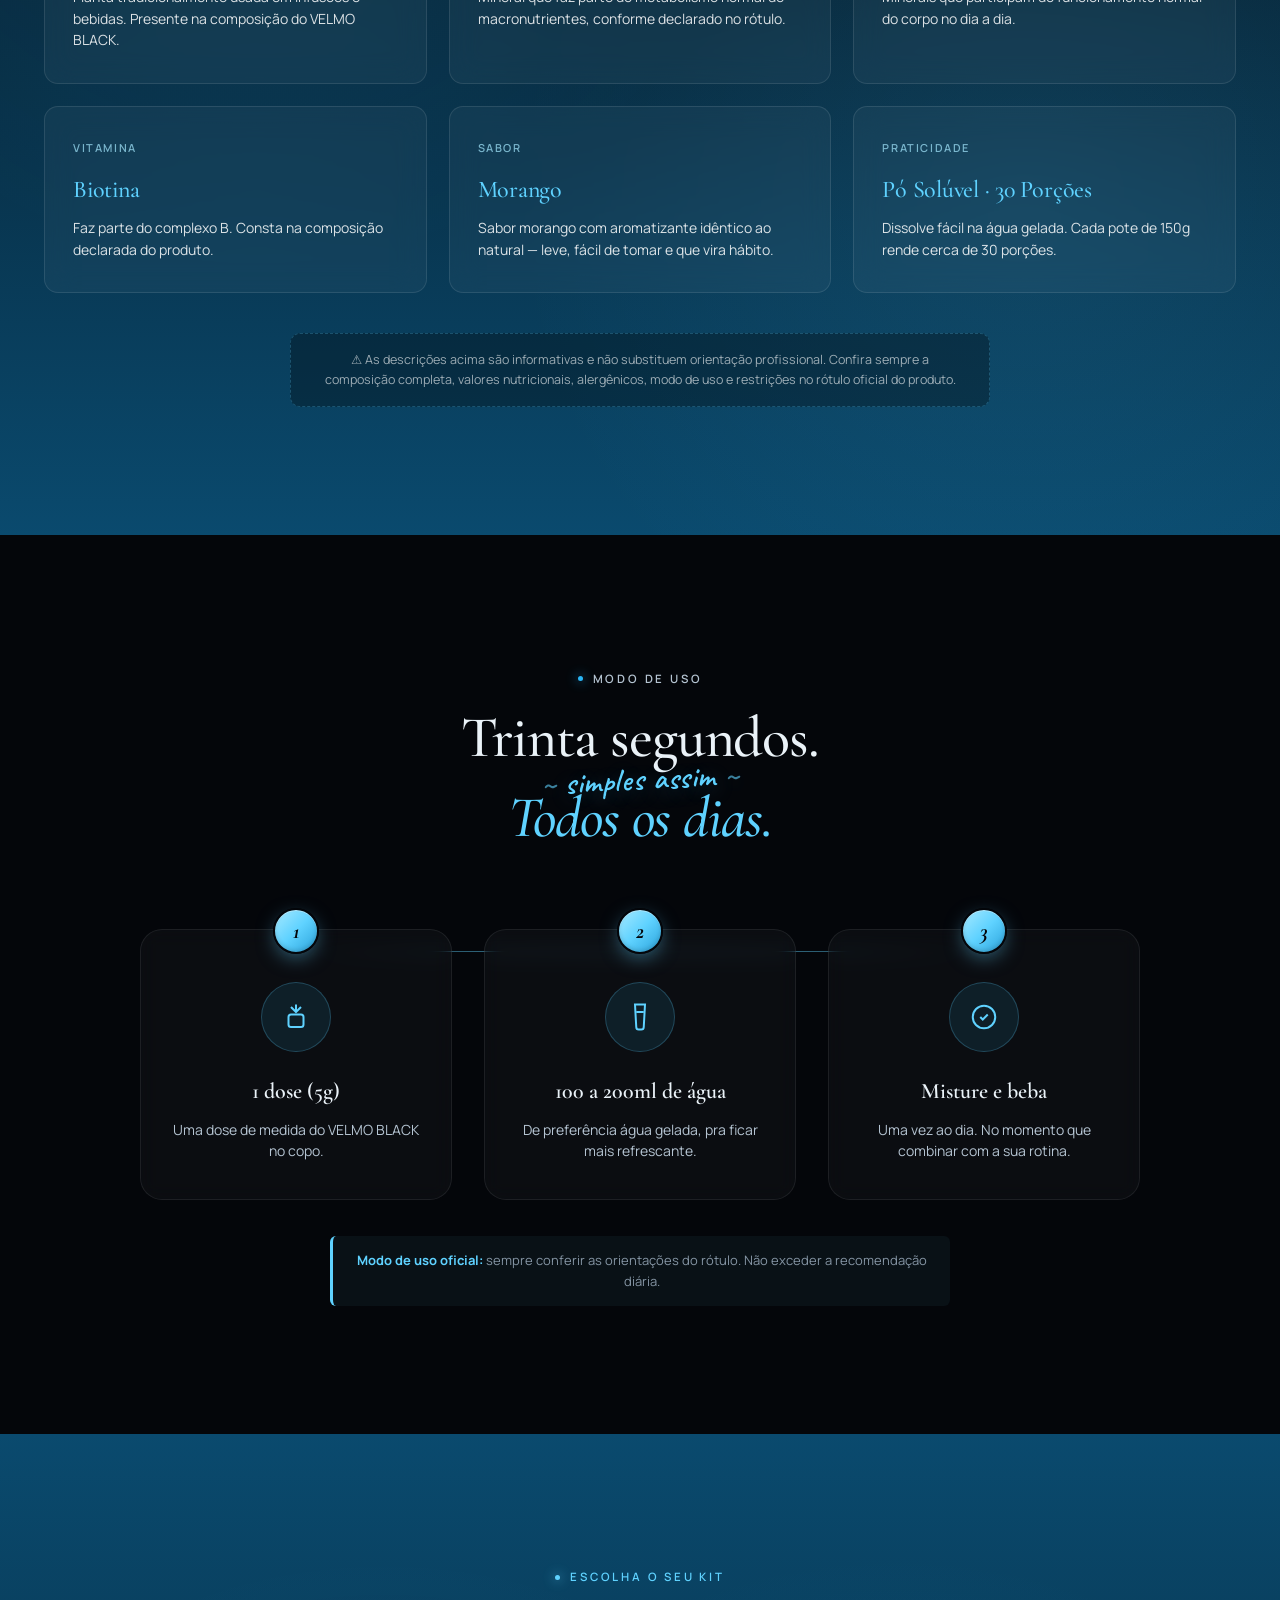
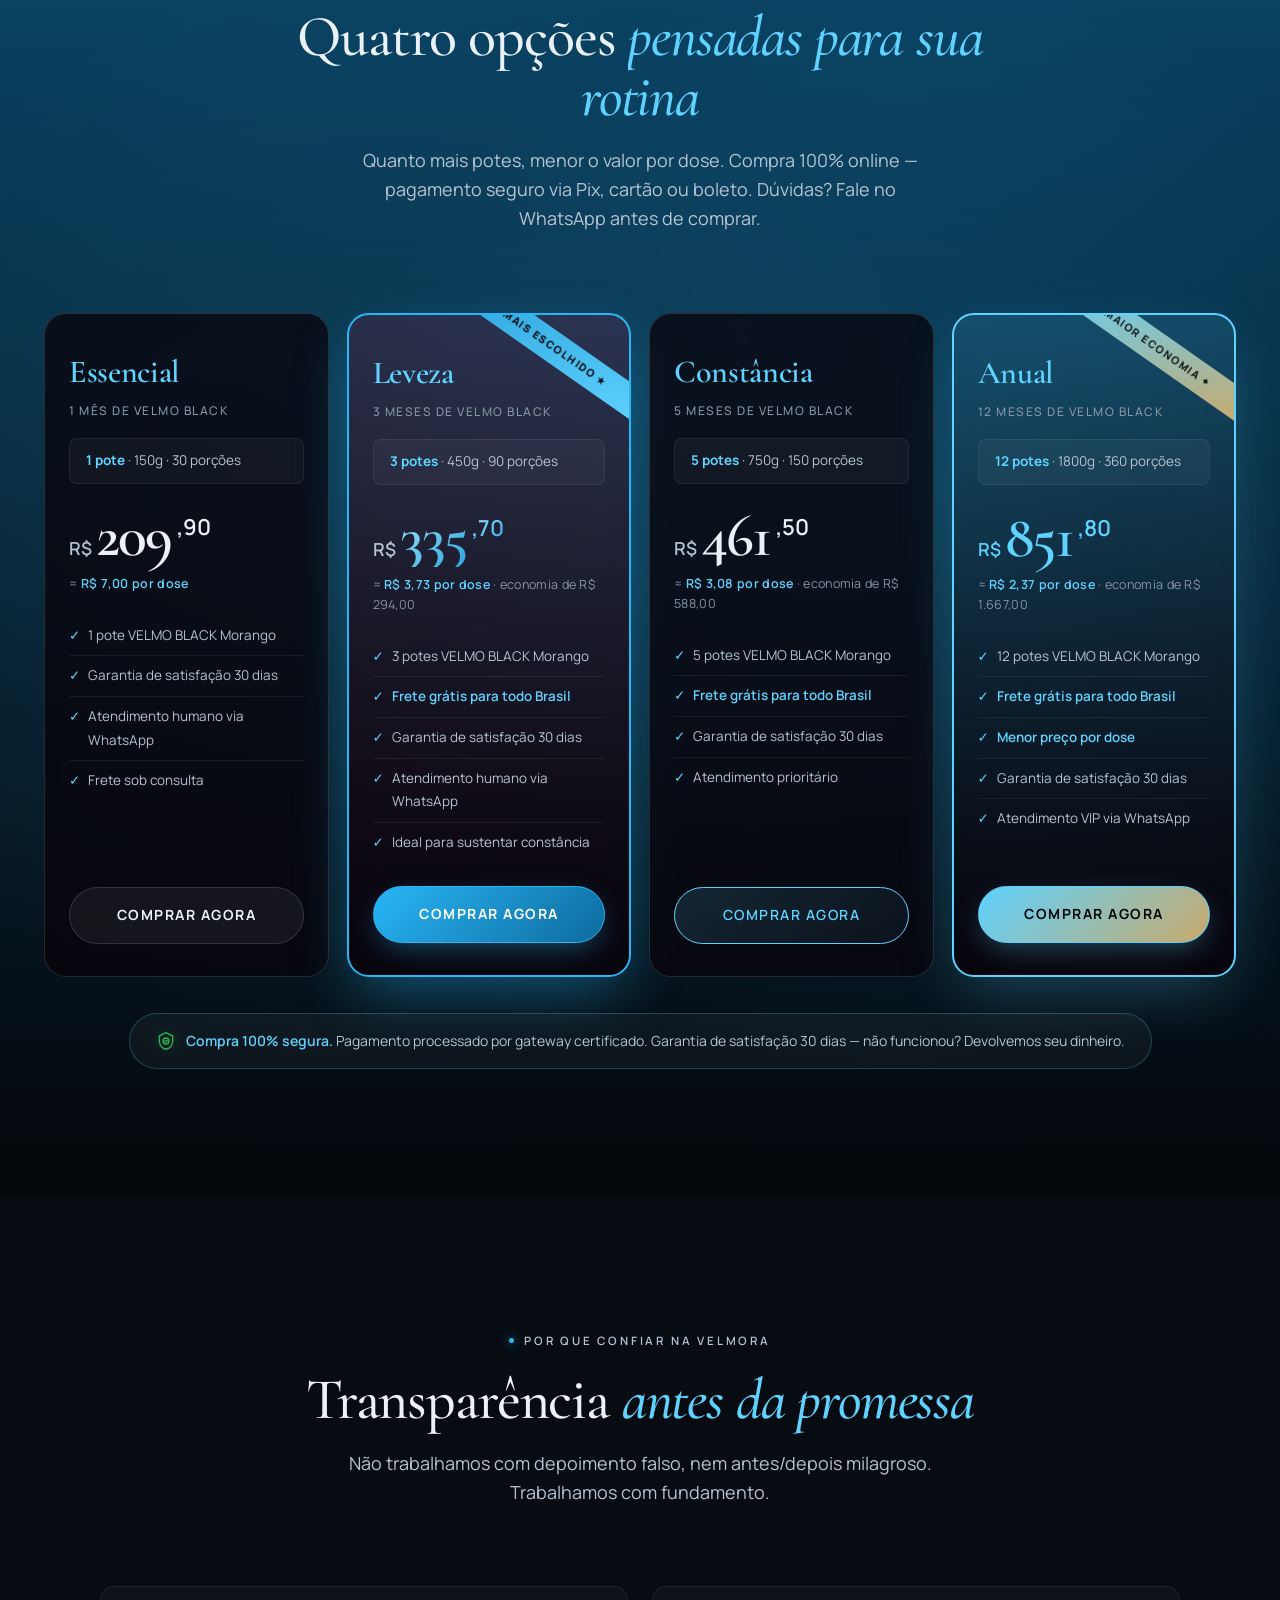
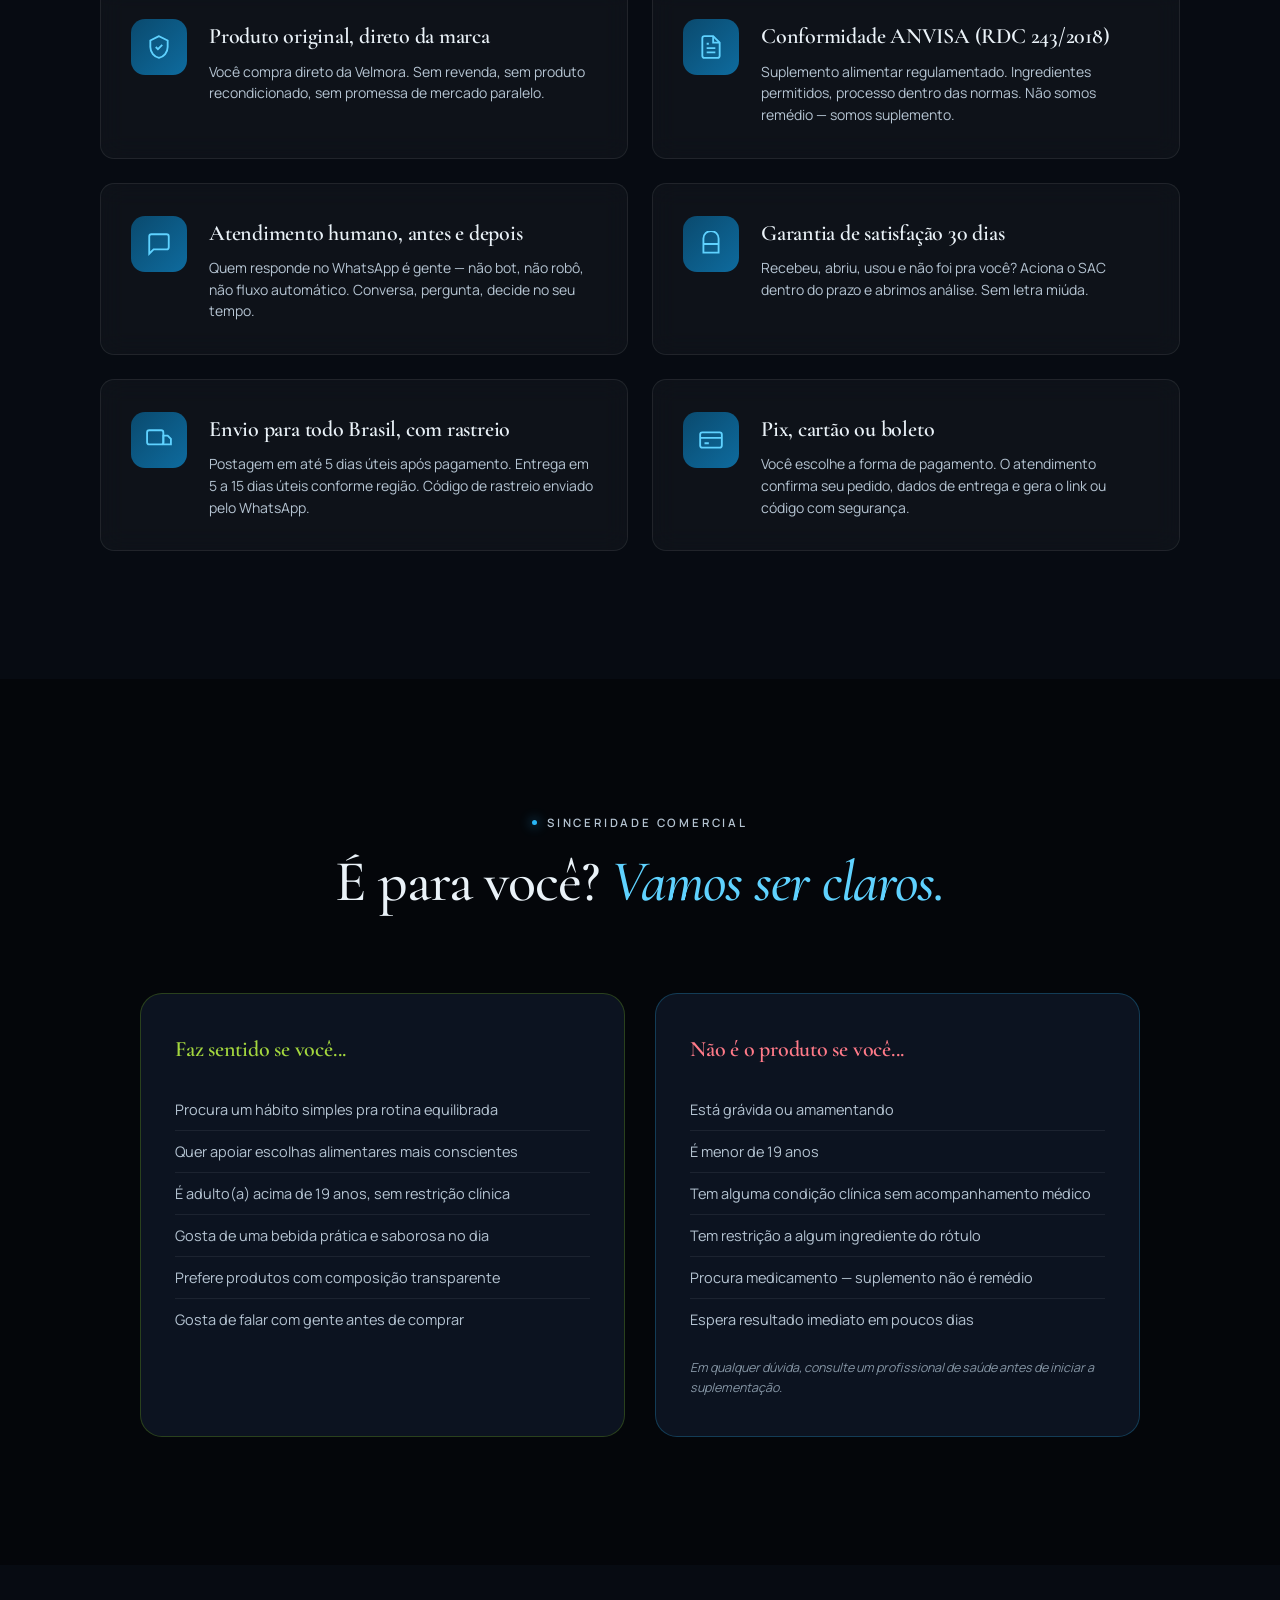
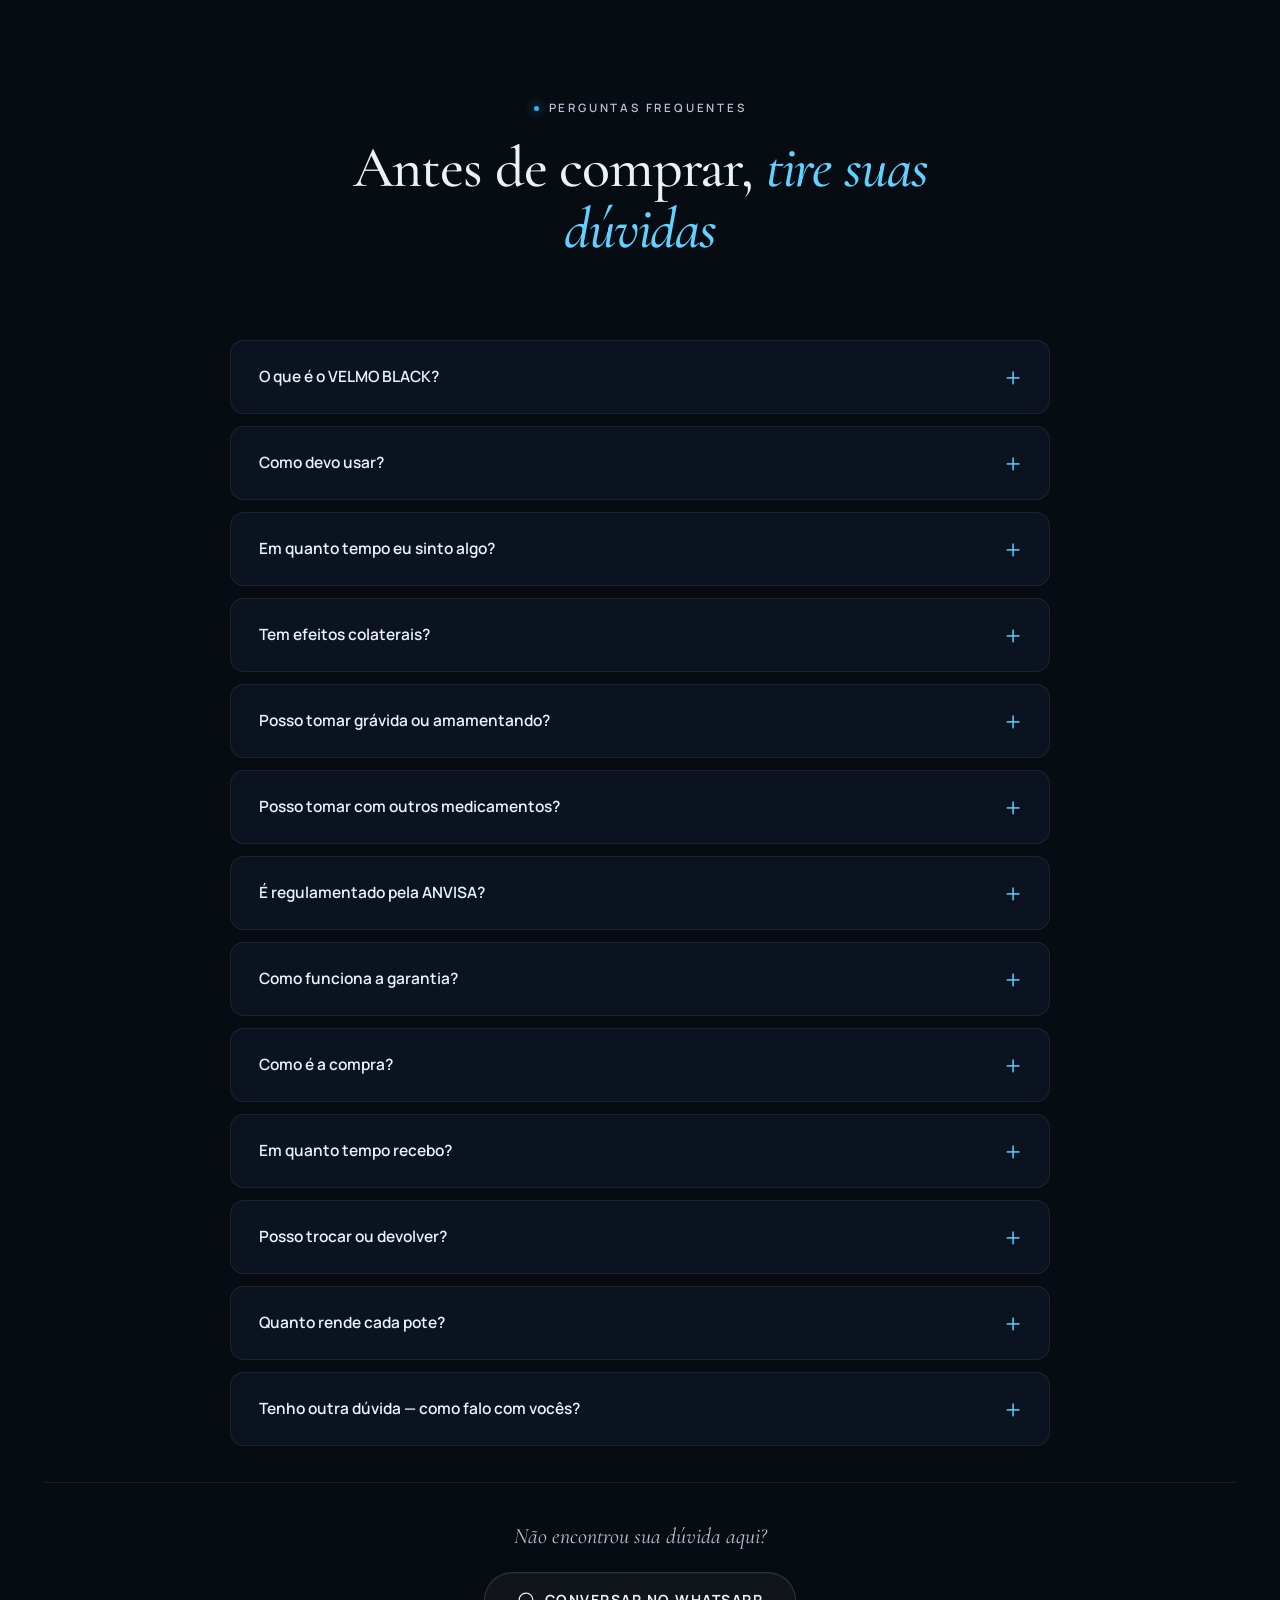
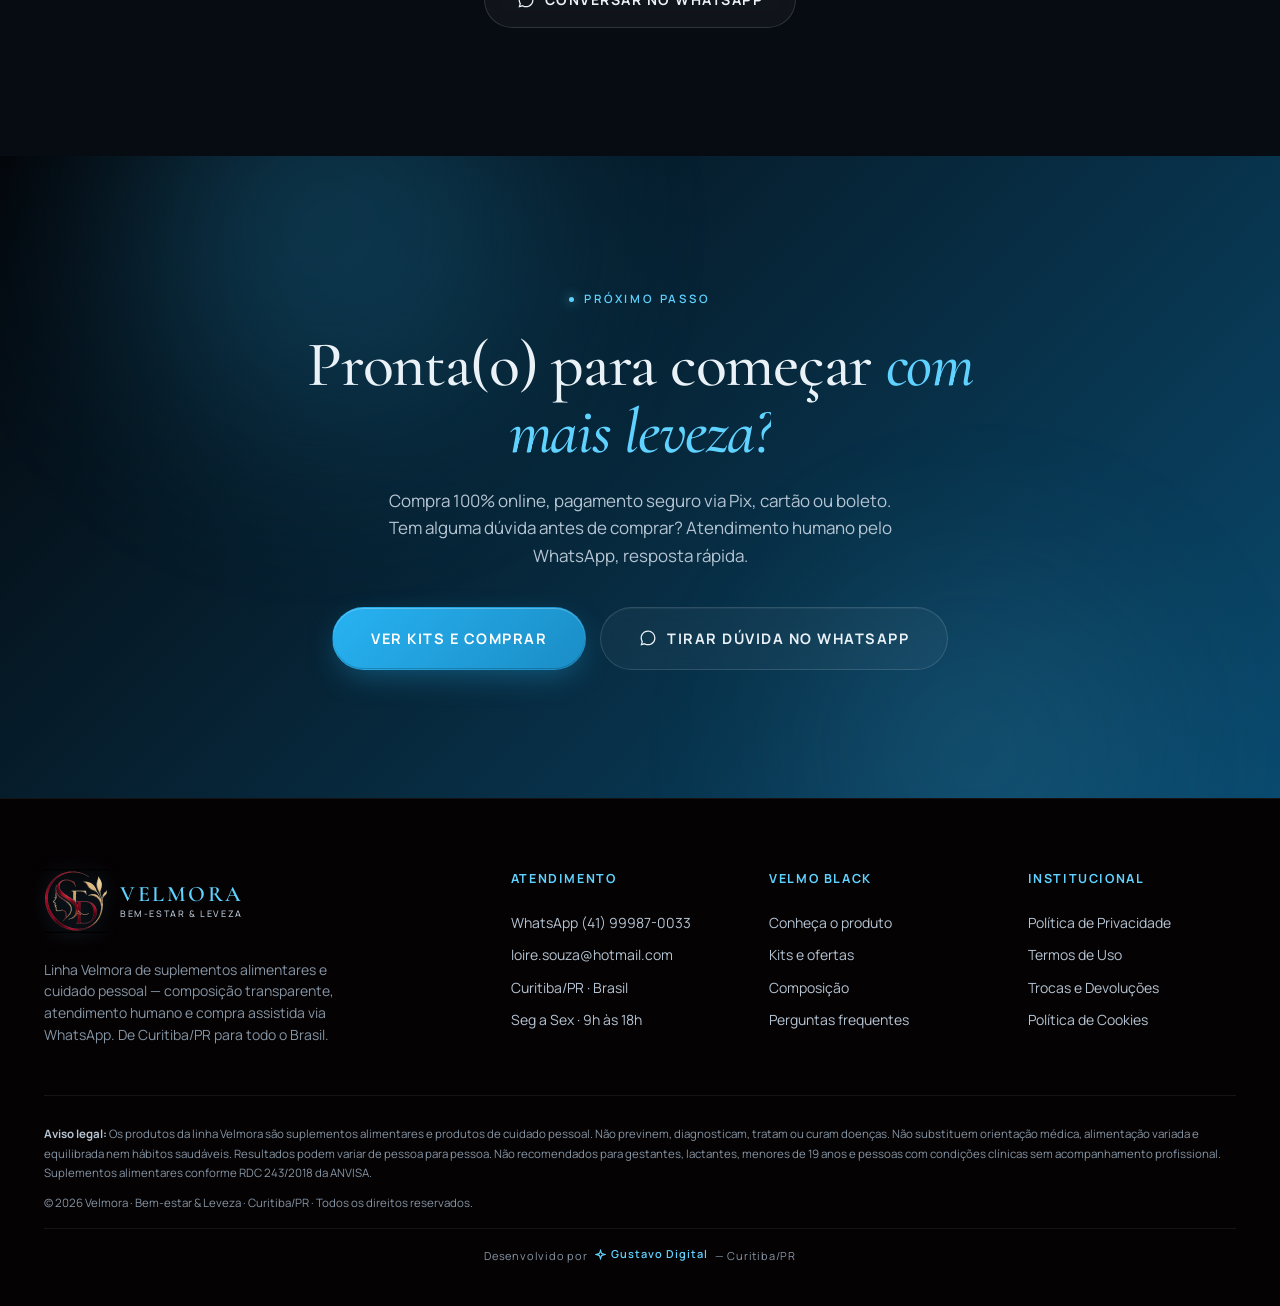
==== commit b321c3a6: "Update index.html" ====
--- a/index.html
+++ b/index.html
@@ -2724,10 +2724,10 @@
         <div class="spotlight__bottle">
           <picture>
             <source
-              srcset="quero-mais-lifestyle.webp 800w, quero-mais-lifestyle_2x.webp 1200w"
+              srcset="quero-mais-lifestyle@2x.webp"
               sizes="(max-width: 768px) 90vw, 440px"
               type="image/webp">
-            <img src="quero-mais-lifestyle.webp" srcset="quero-mais-lifestyle.webp 800w, quero-mais-lifestyle_2x.webp 1200w" sizes="(max-width: 768px) 90vw, 440px" alt="VELMO BLACK Velmora — Bebida em pó sabor morango, pote 150g, na rotina do dia a dia" width="800" height="800" loading="lazy">
+            <img src="quero-mais-lifestyle@2x.webp" sizes="(max-width: 768px) 90vw, 440px" alt="VELMO BLACK Velmora — Bebida em pó sabor morango, pote 150g, na rotina do dia a dia" width="800" height="800" loading="lazy">
           </picture>
         </div>
       </div>
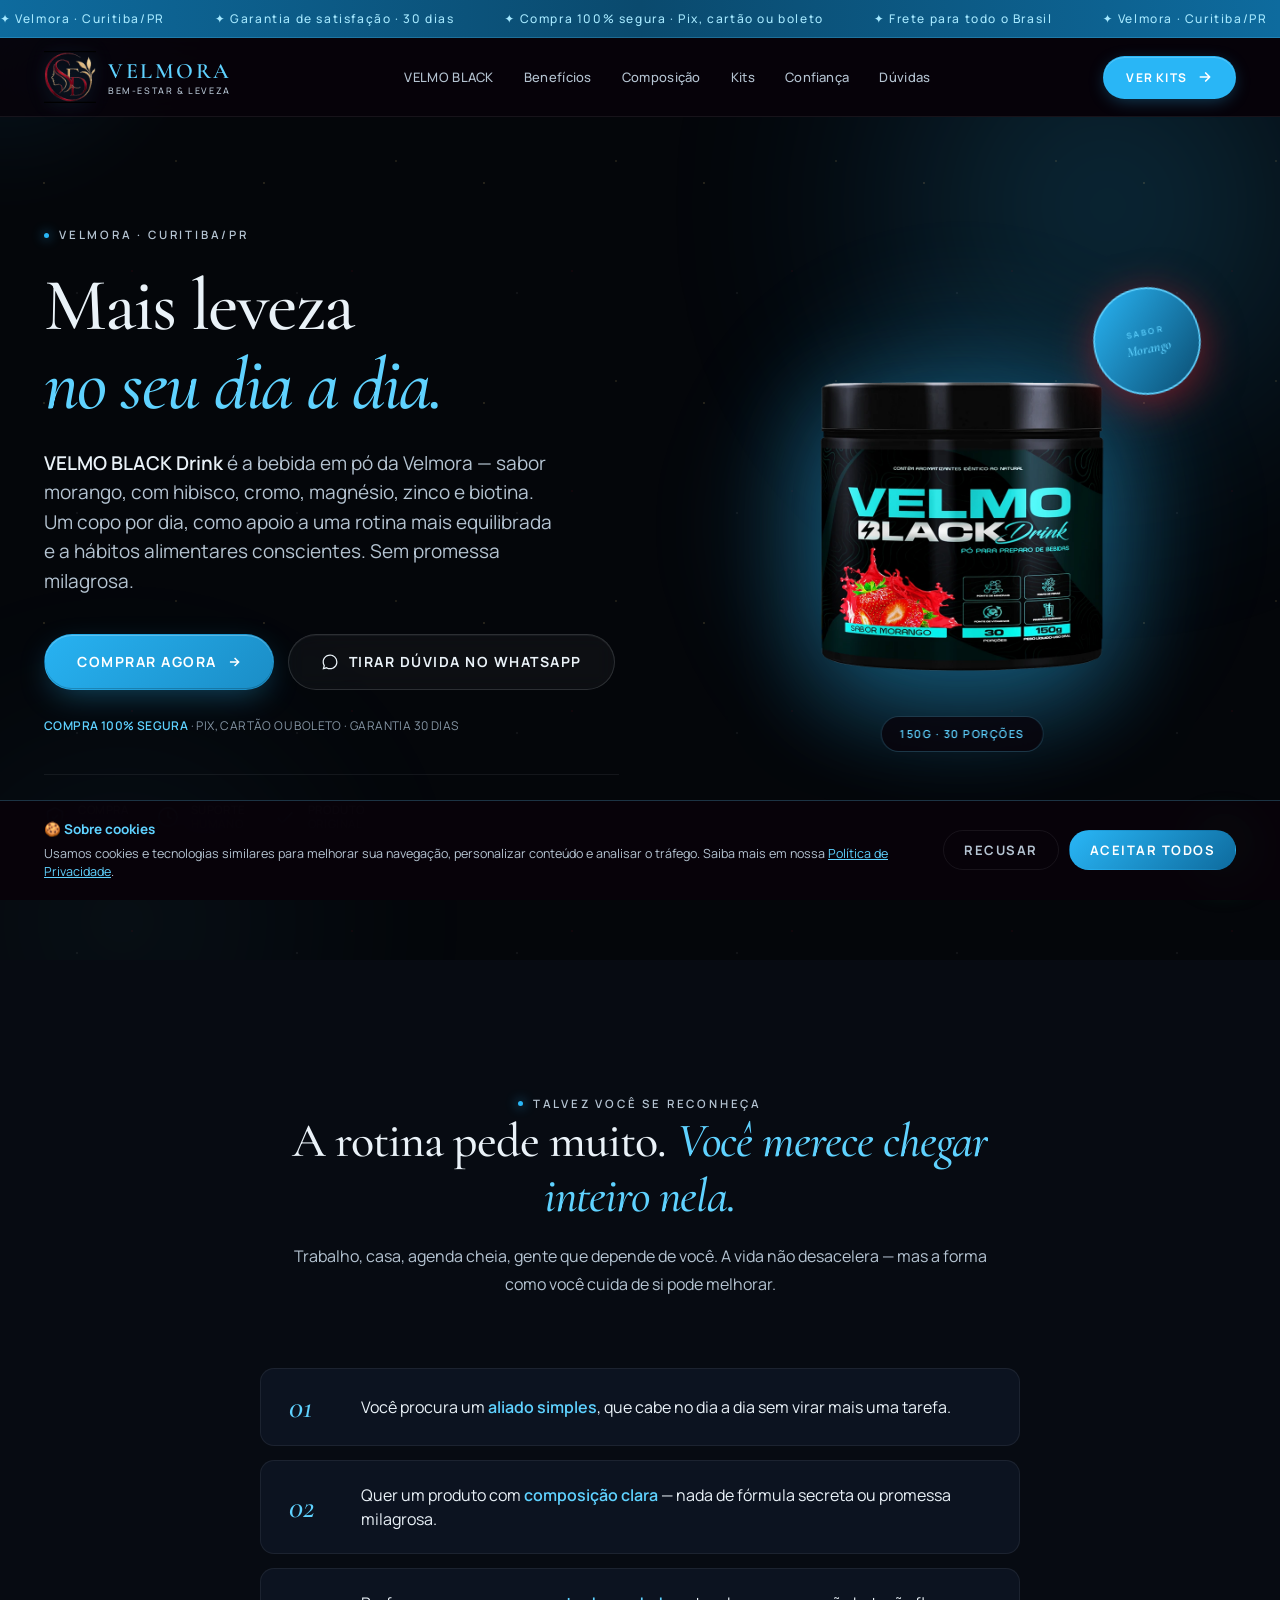
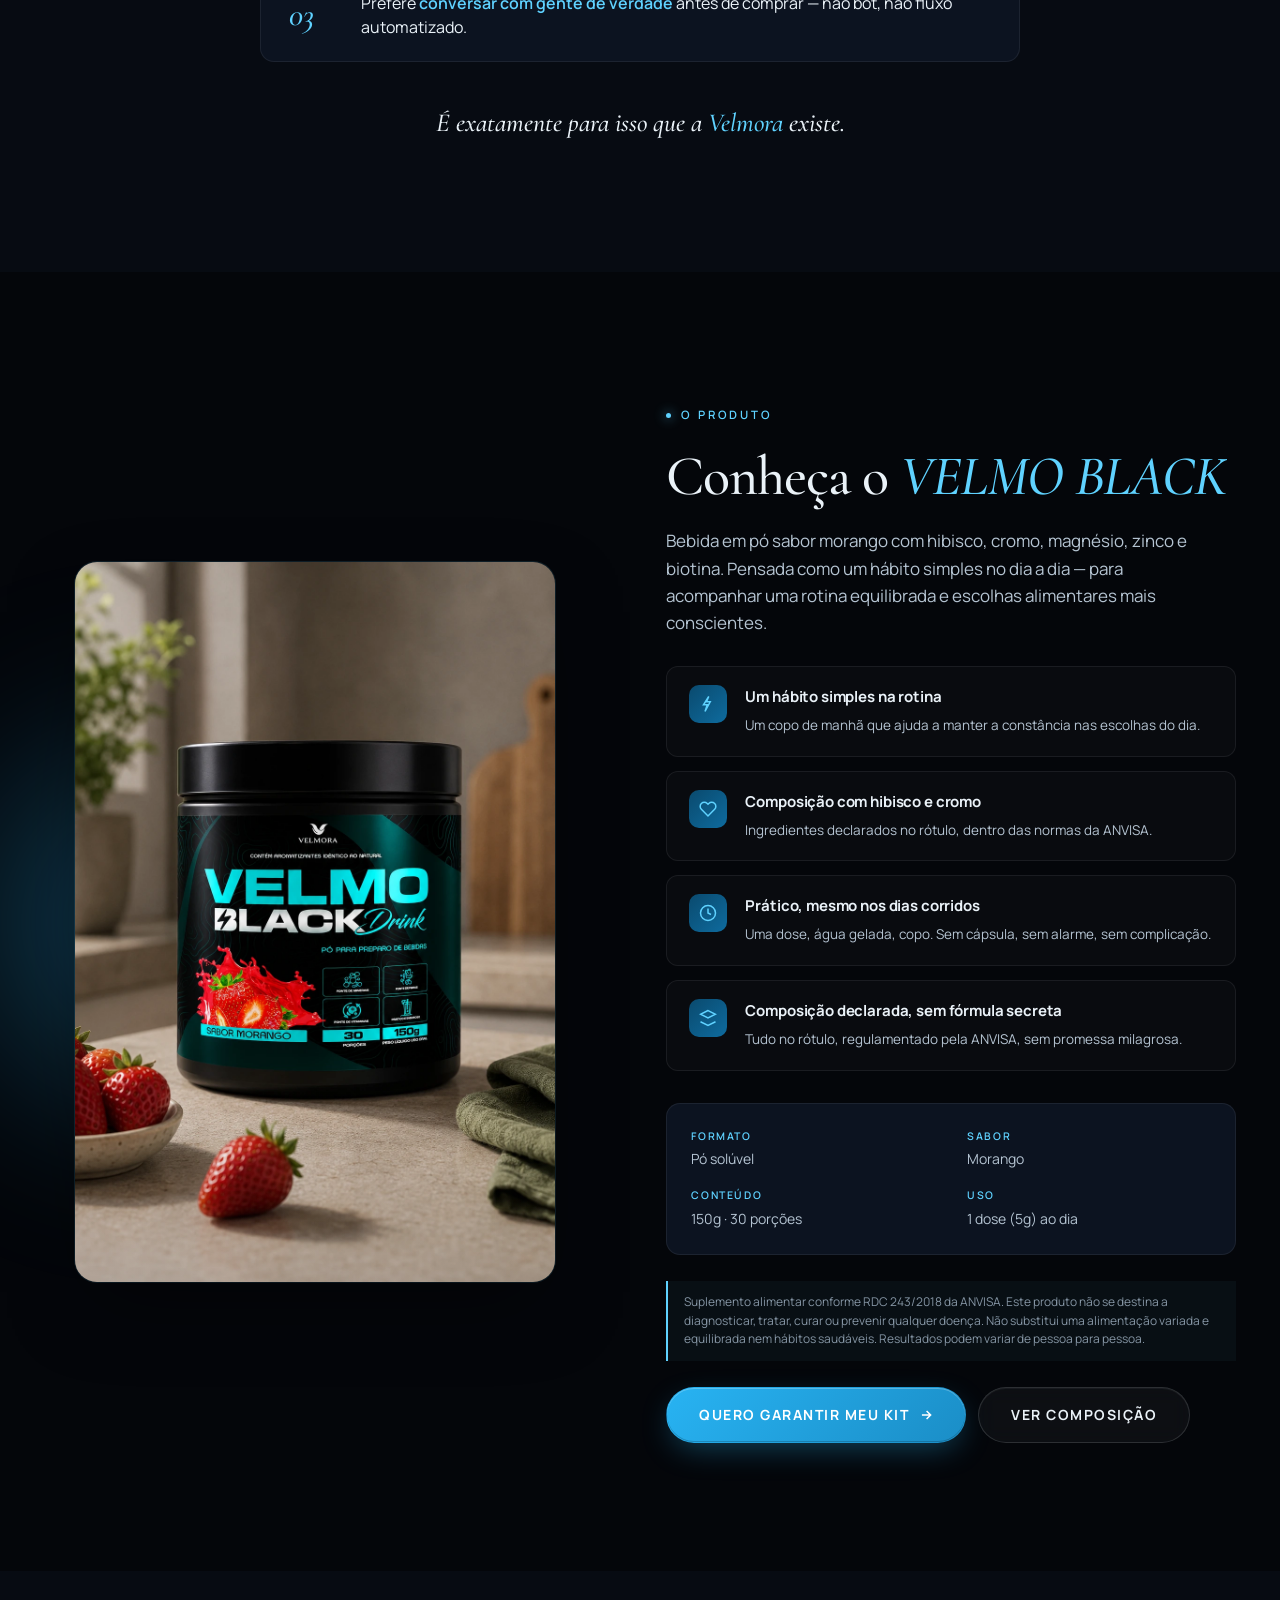
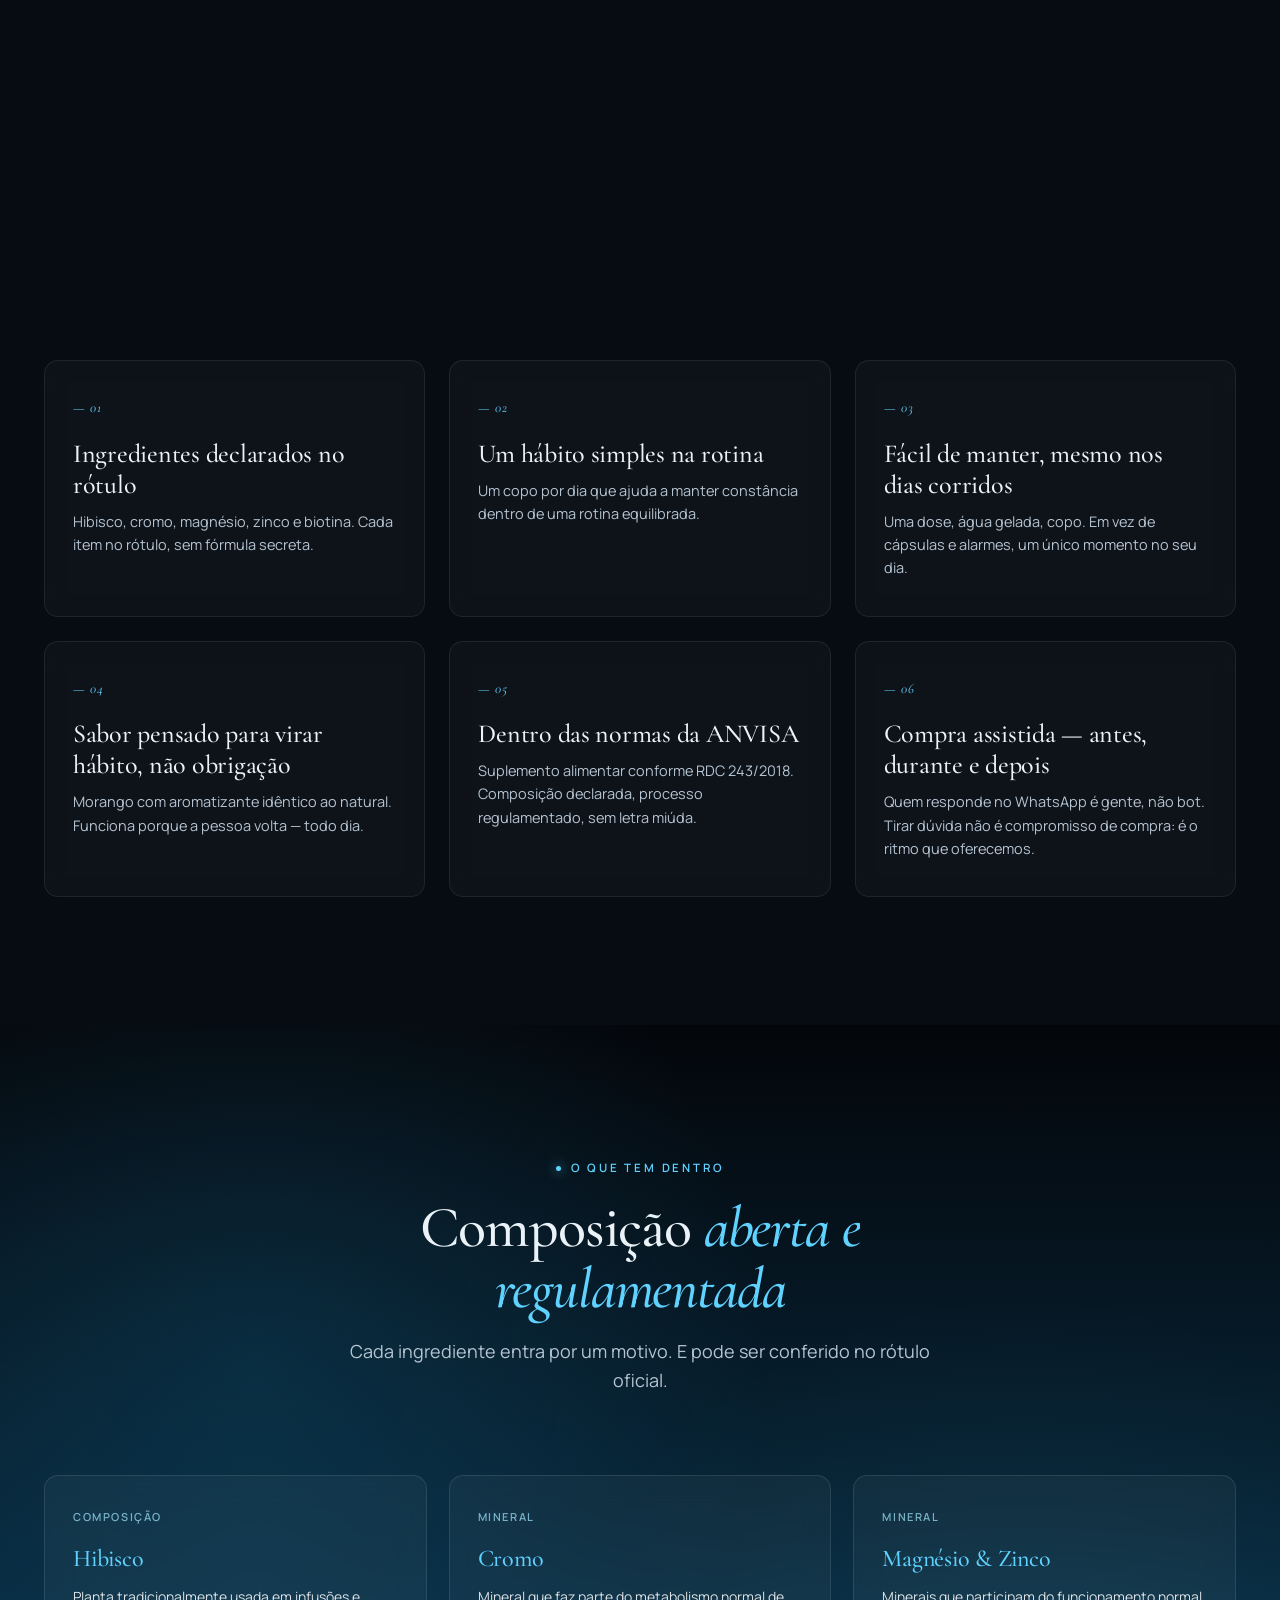
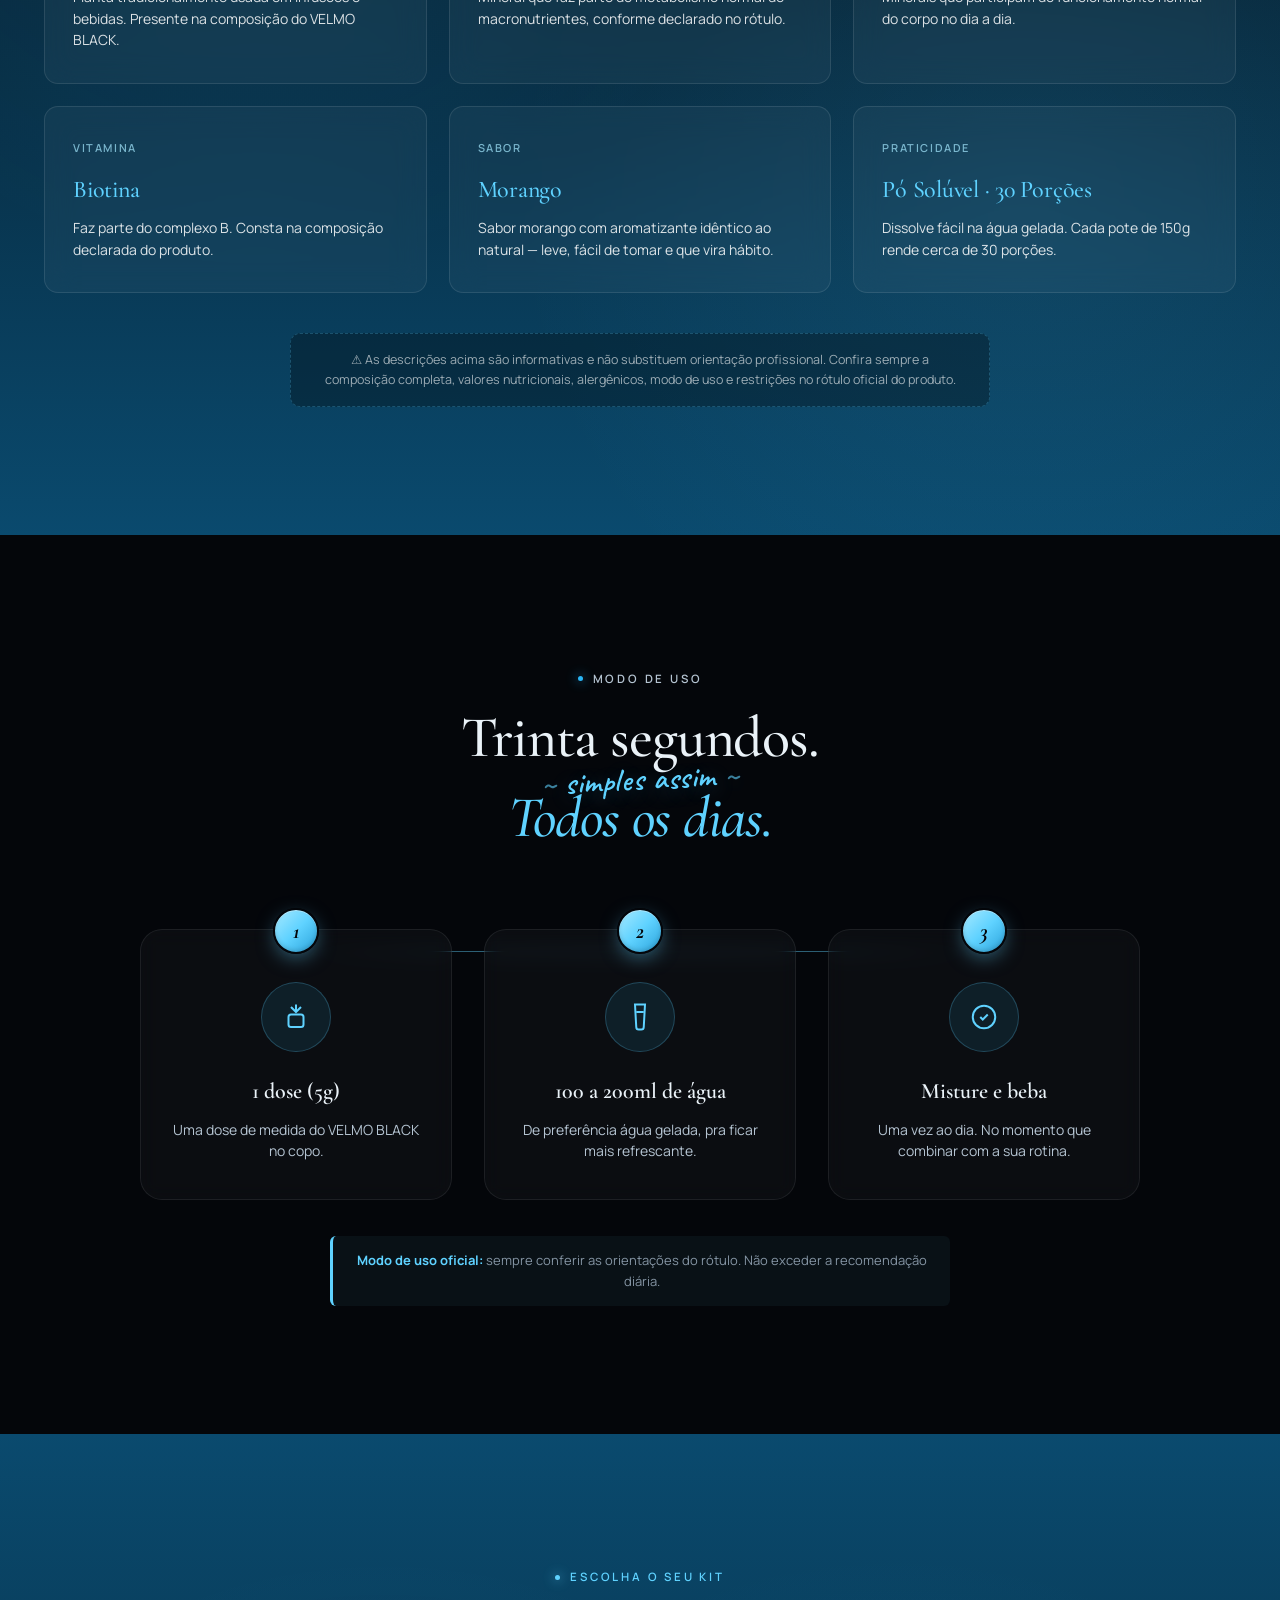
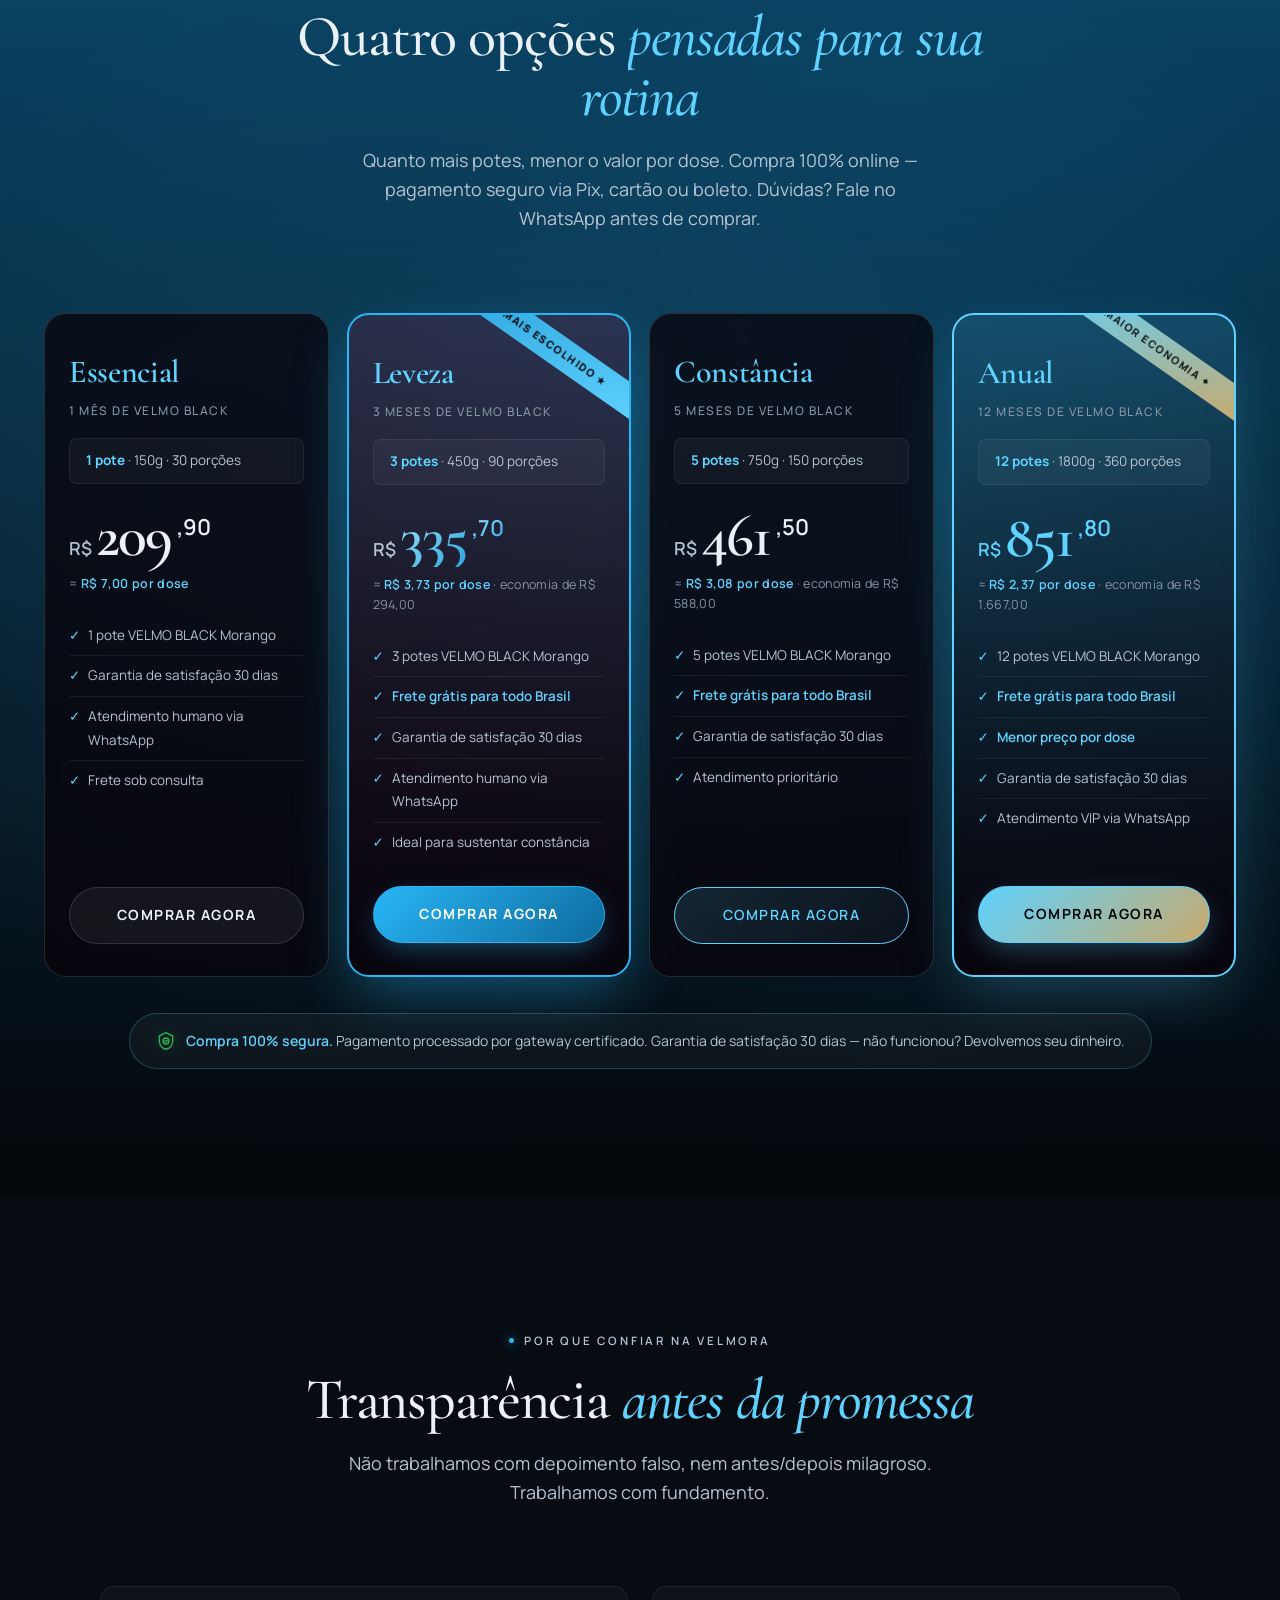
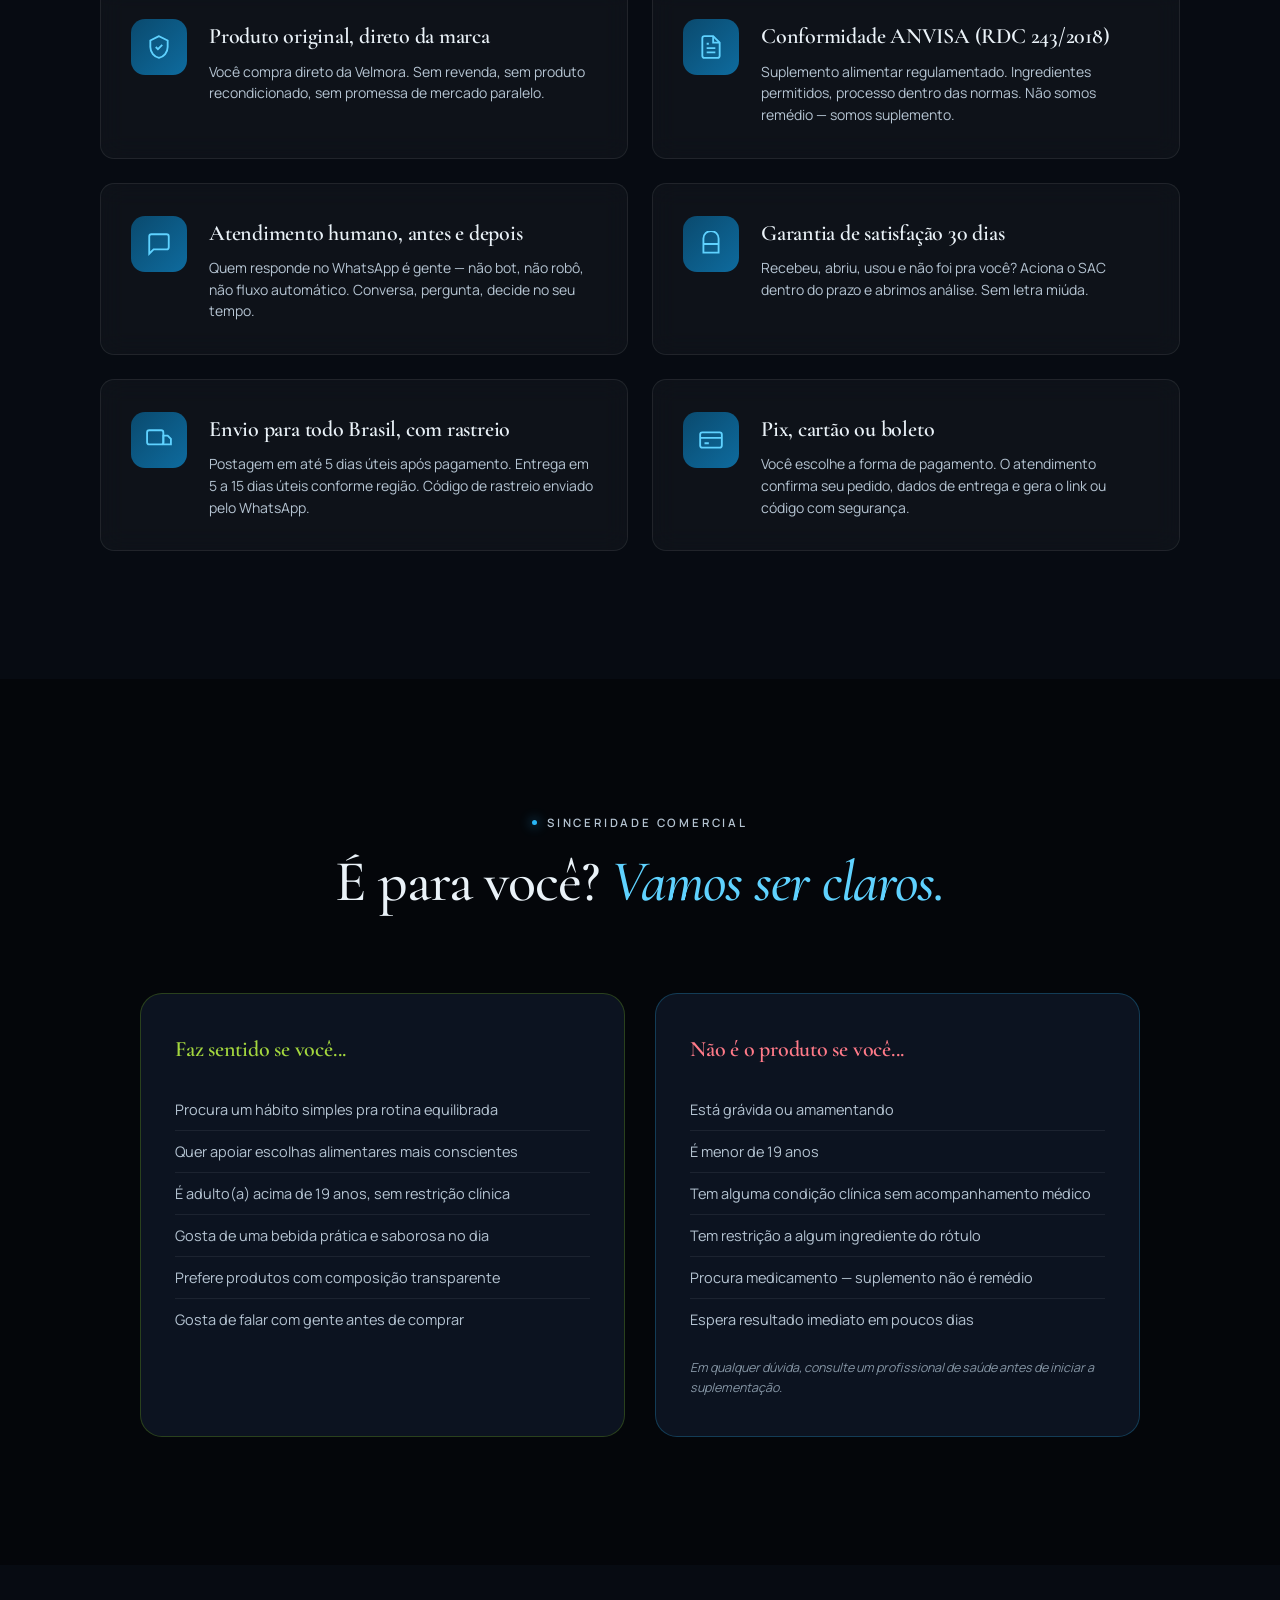
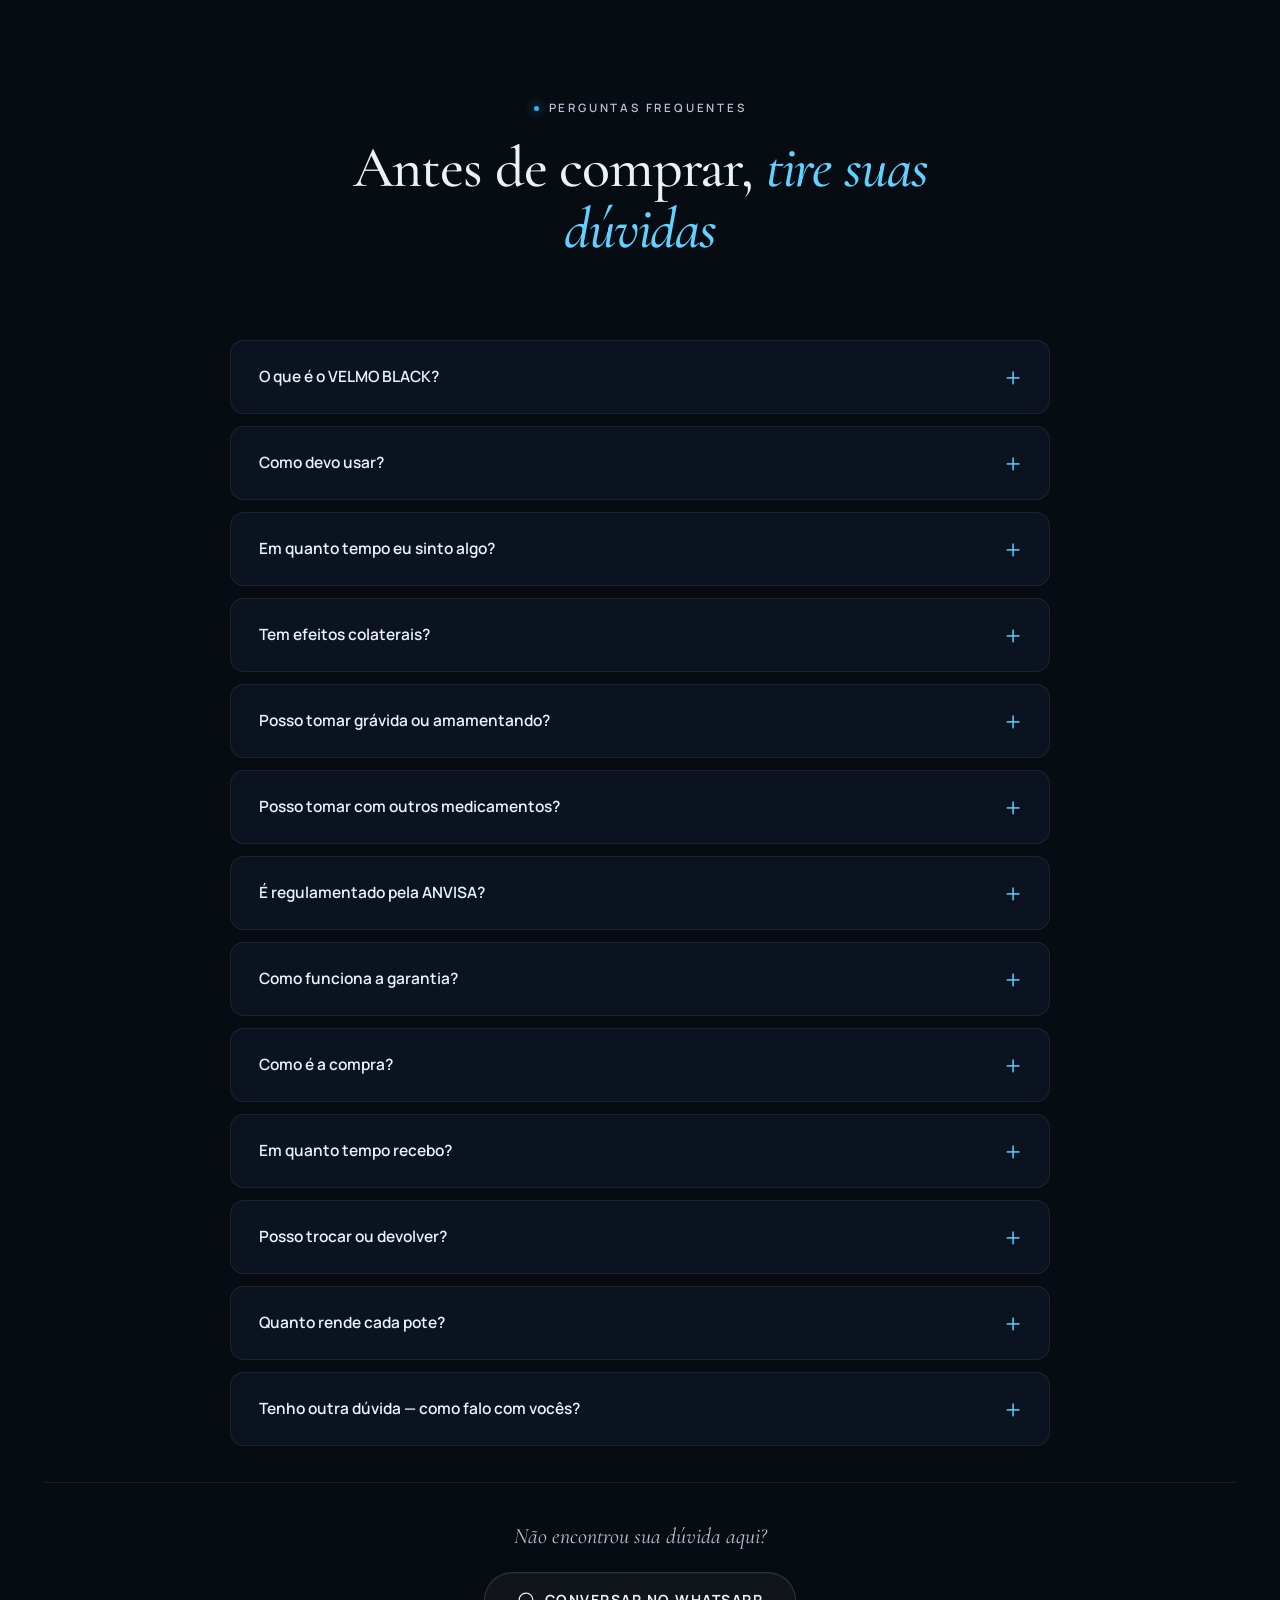
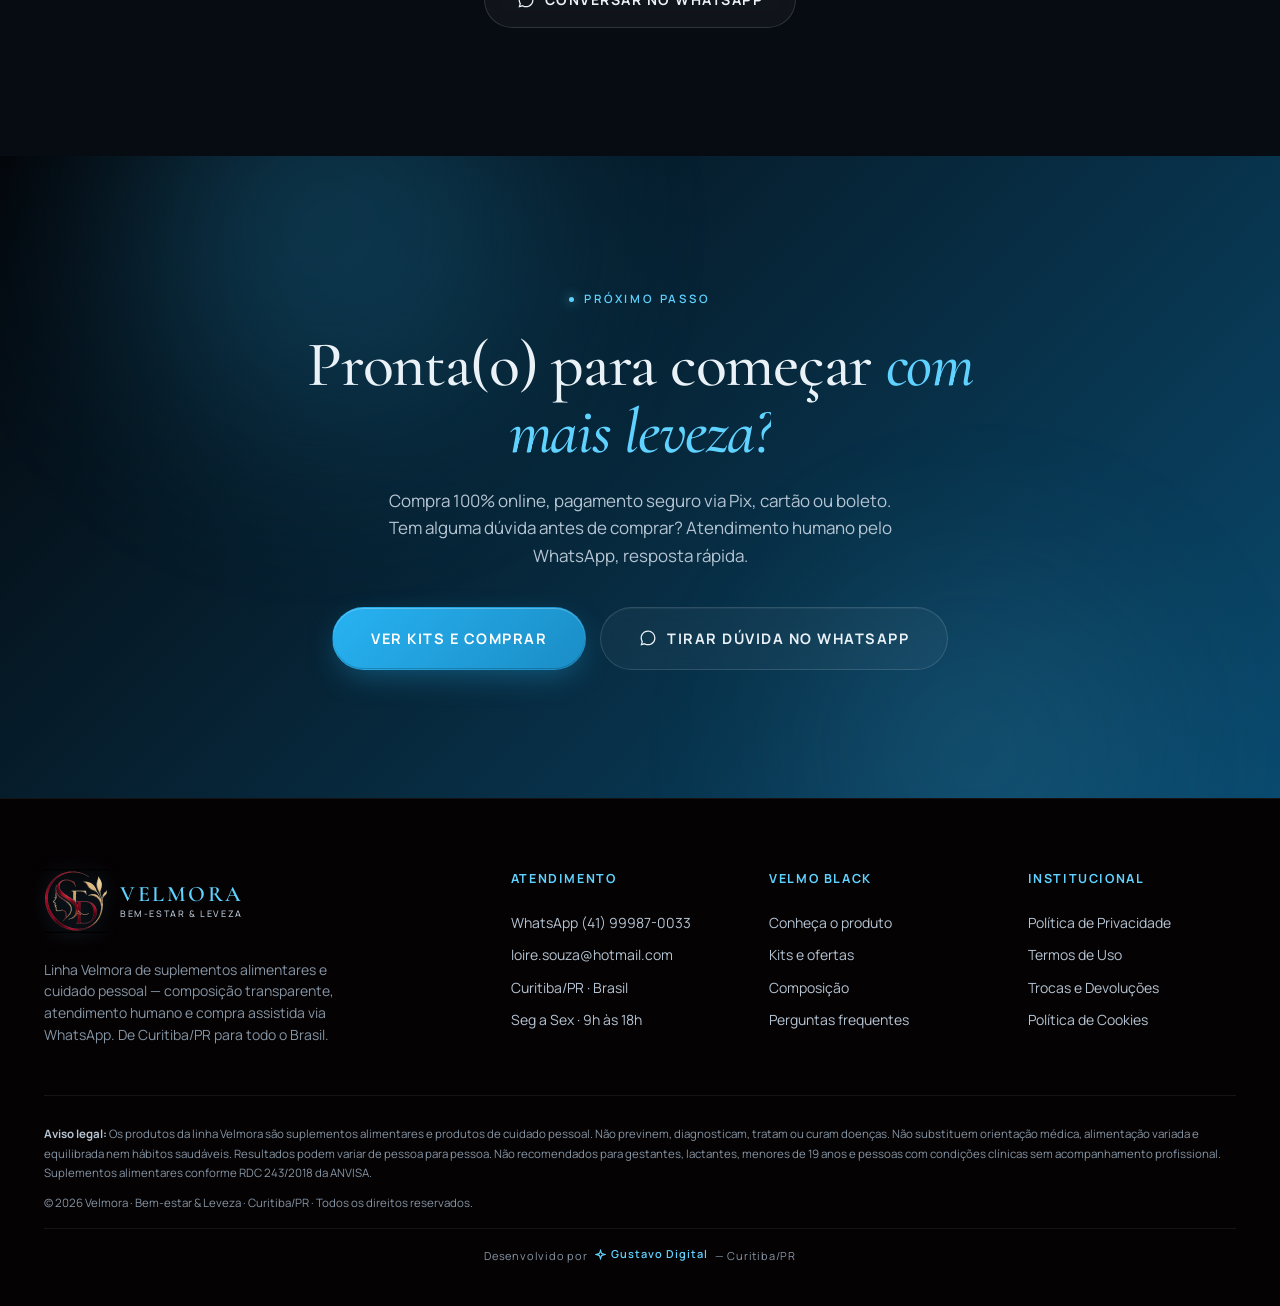
==== commit 03d0a559: "Update index.html" ====
--- a/index.html
+++ b/index.html
@@ -2409,12 +2409,9 @@
   }
 
   .hero__product-glow {
-    animation: glowBreathe 5s ease-in-out infinite;
+    animation: none;
+    opacity: .55;
     filter: blur(28px);
-  }
-  @keyframes glowBreathe {
-    0%, 100% { opacity: .45; }
-    50% { opacity: .7; }
   }
 
   .badge-floating {
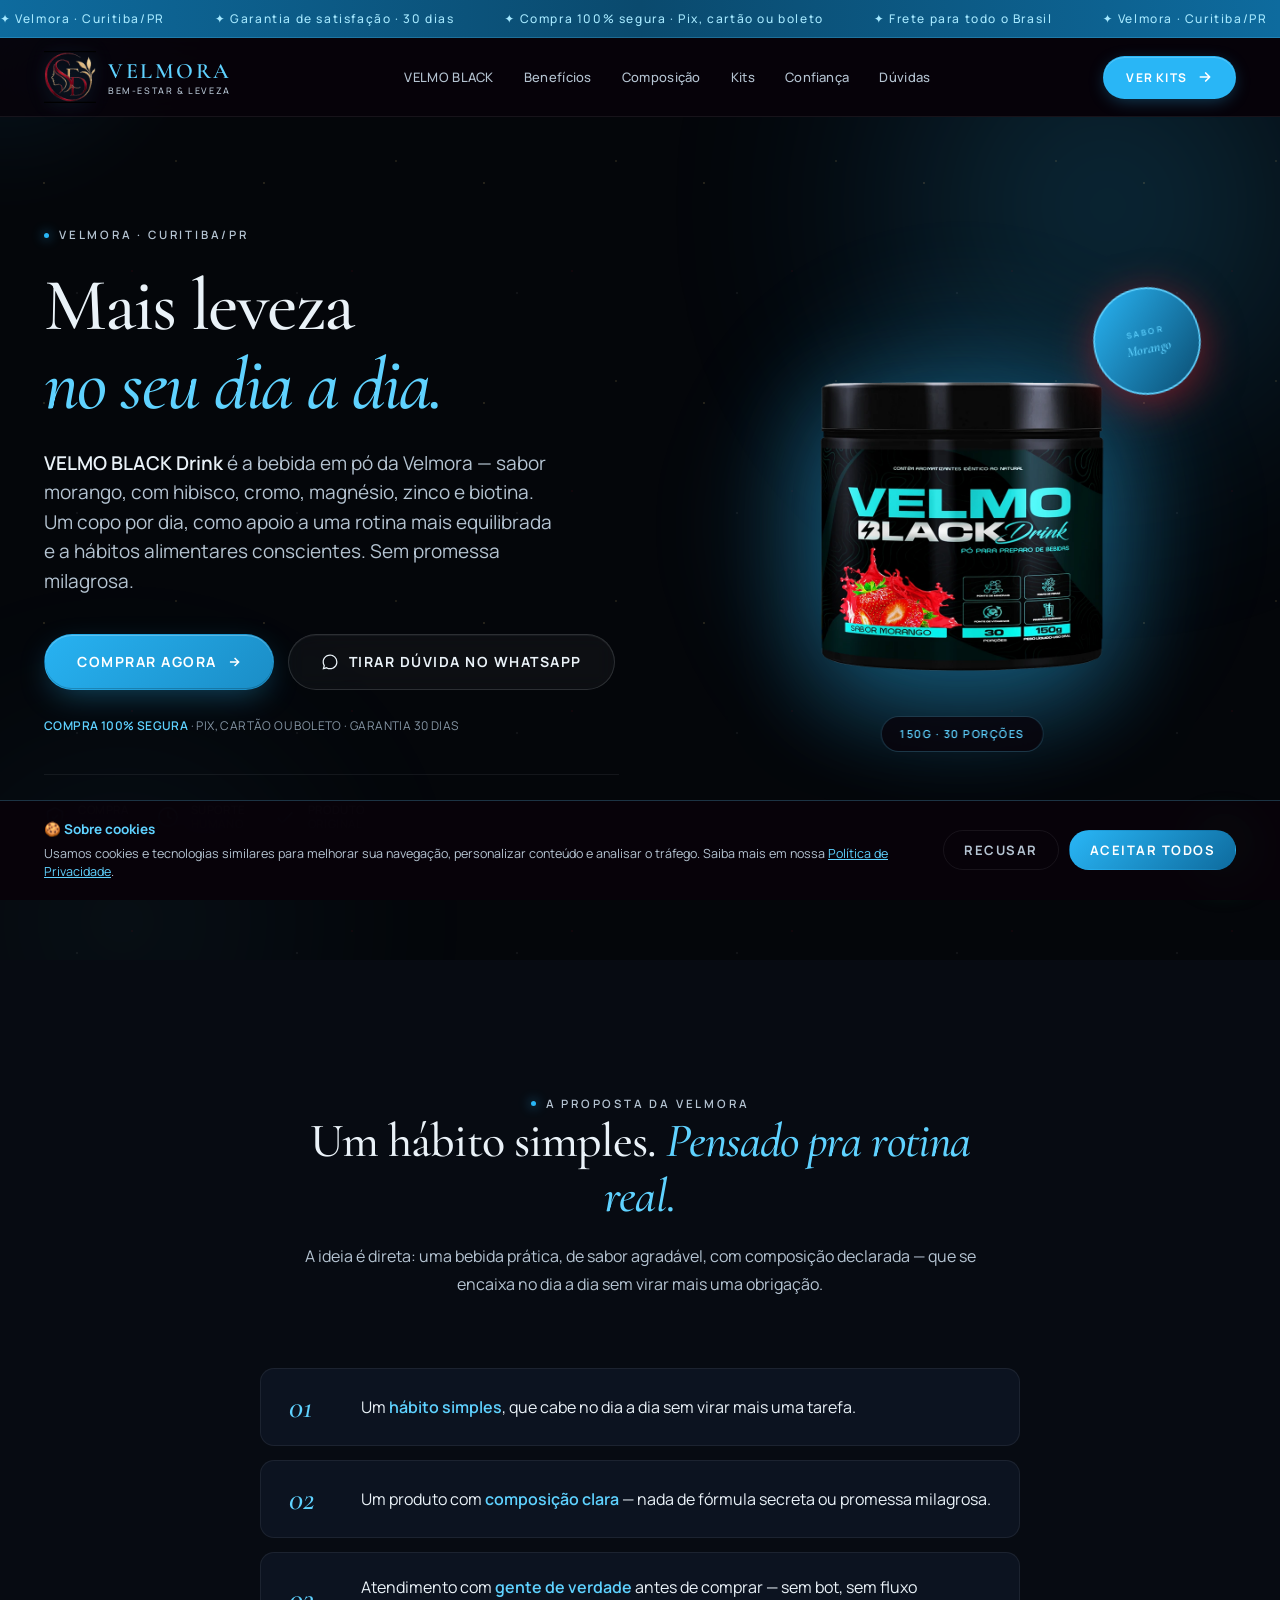
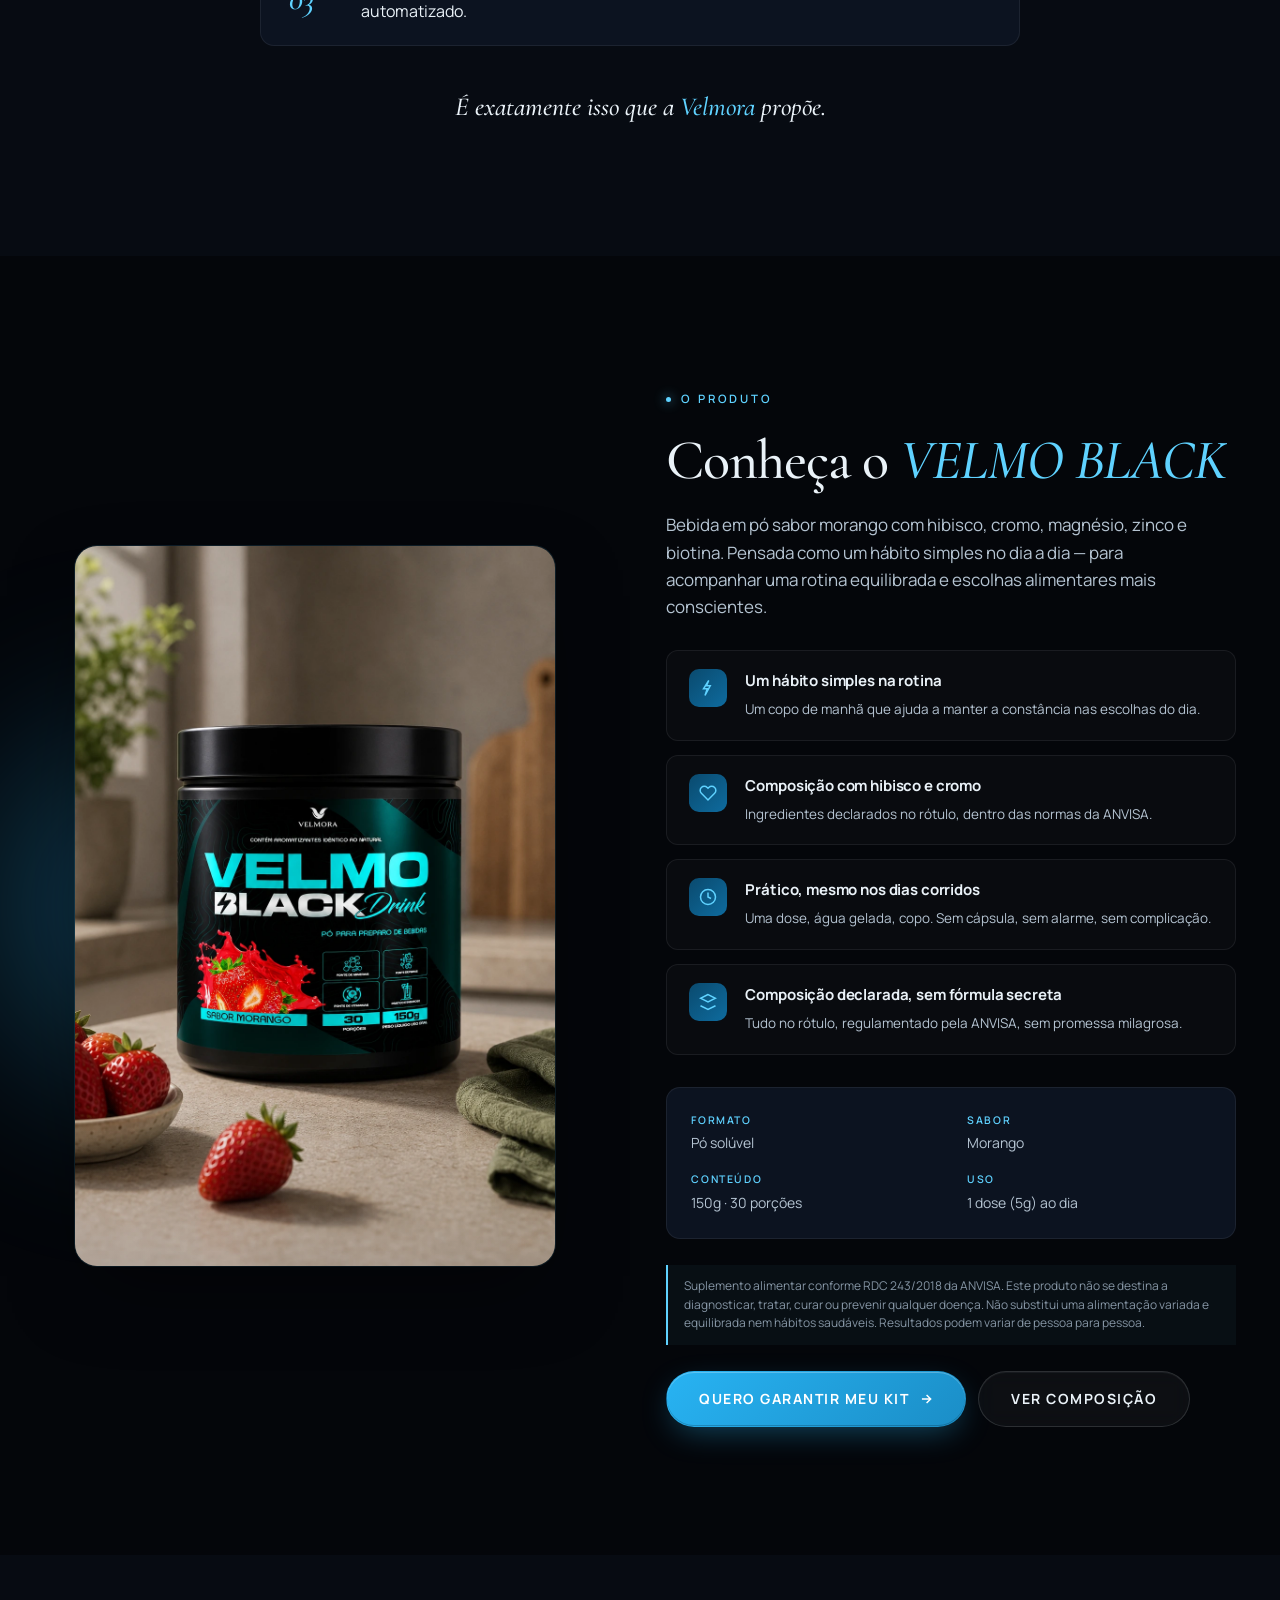
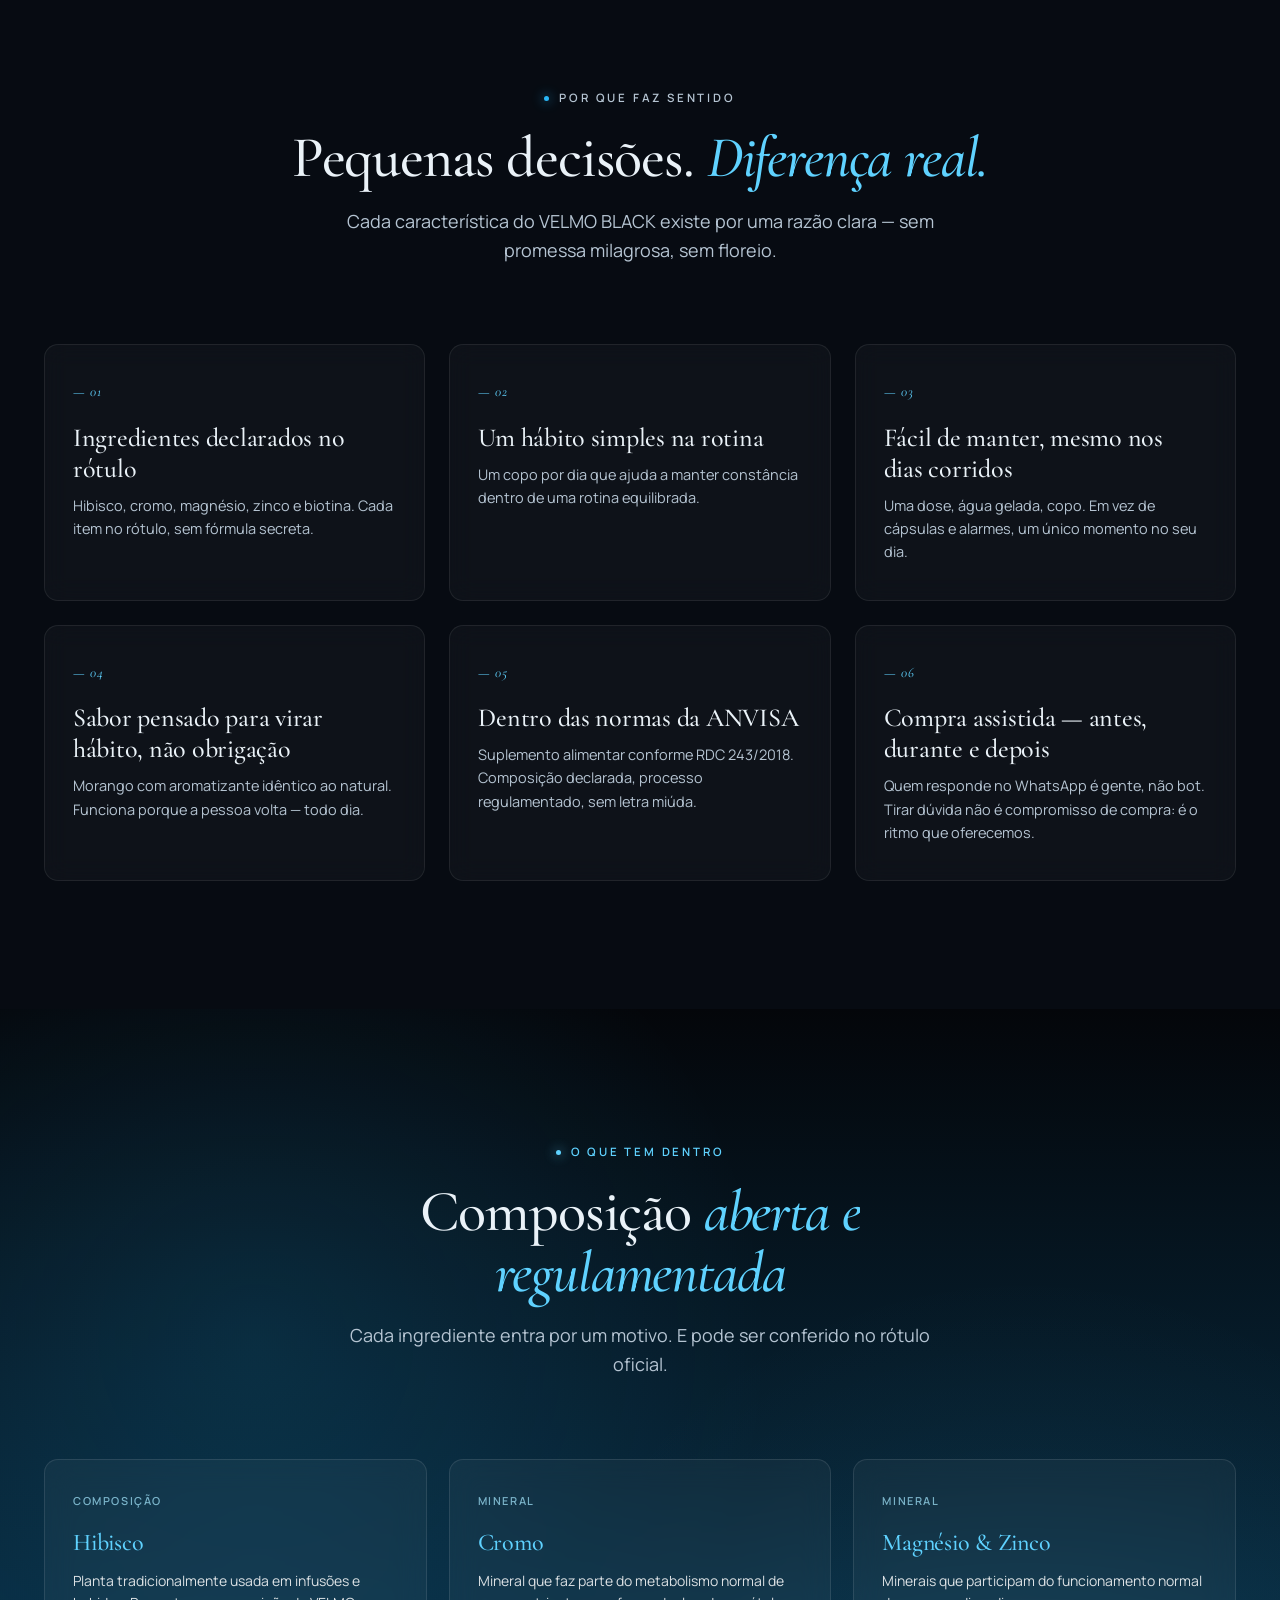
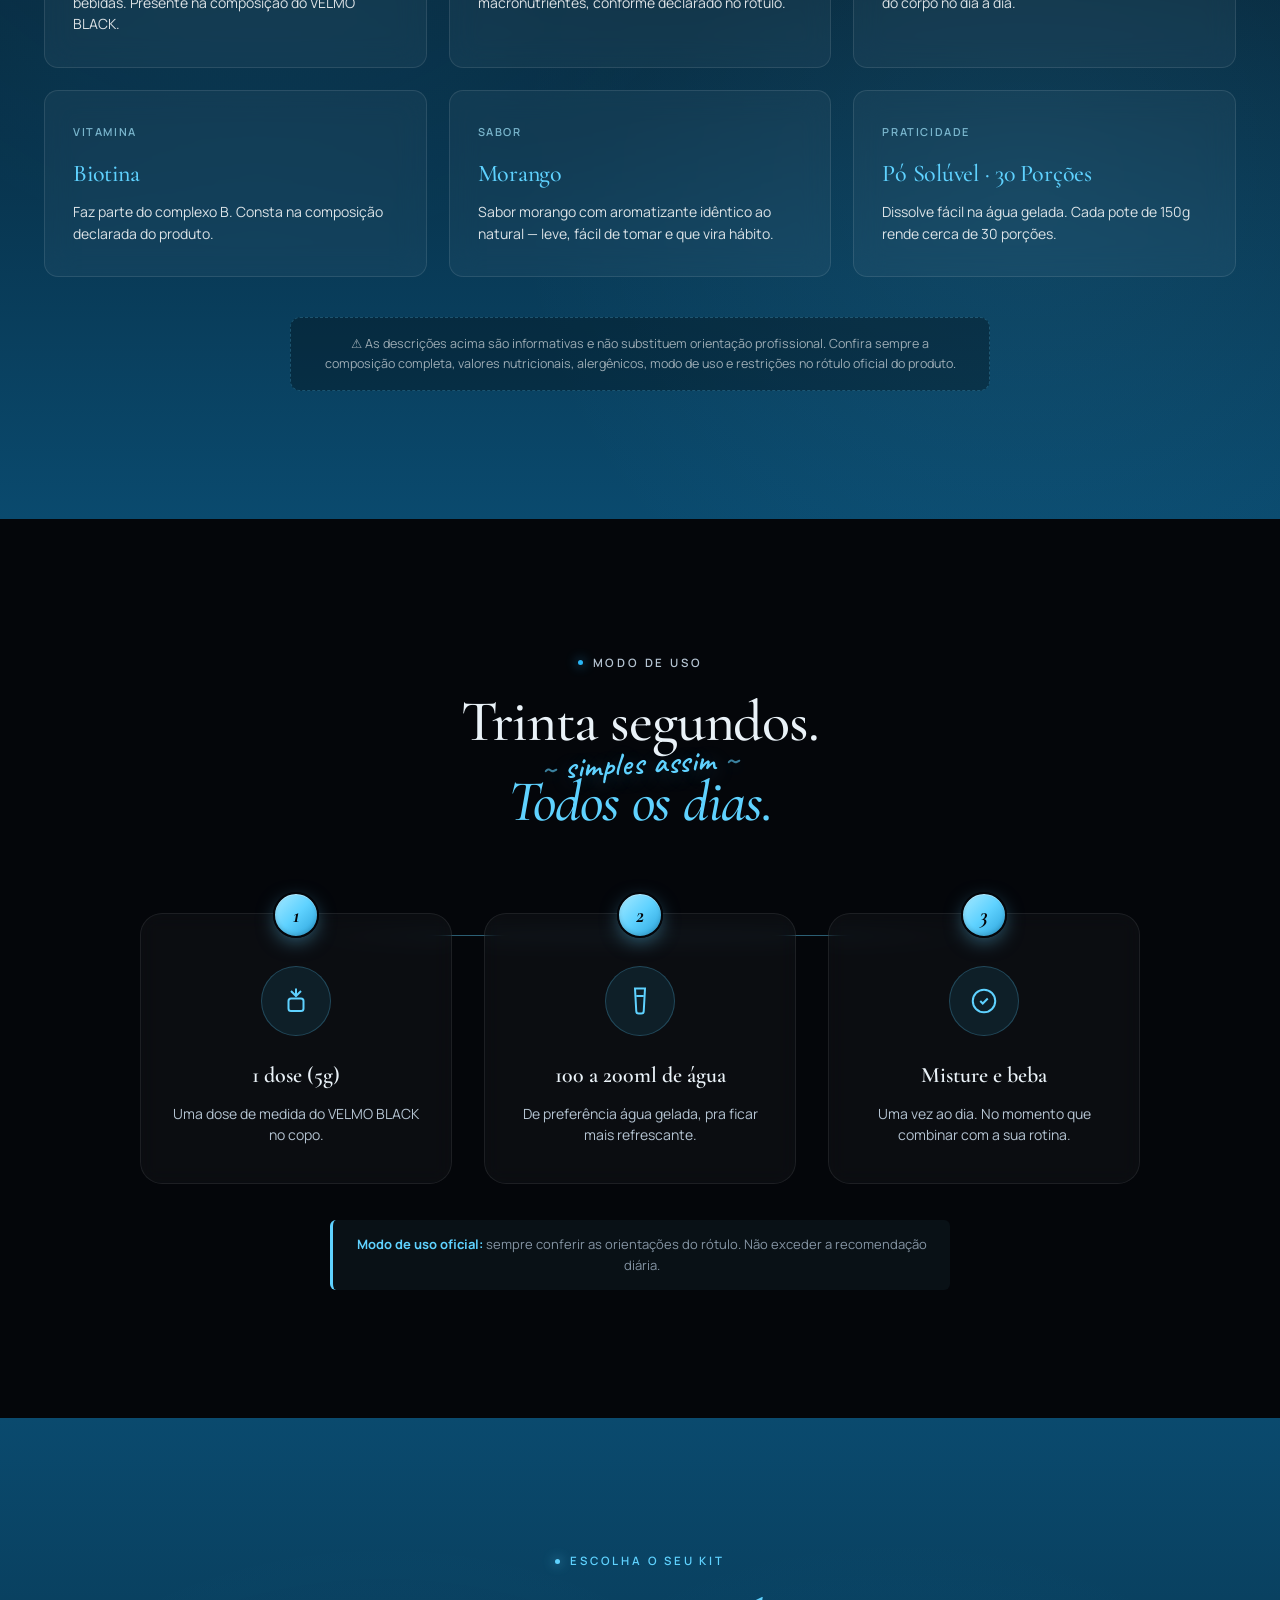
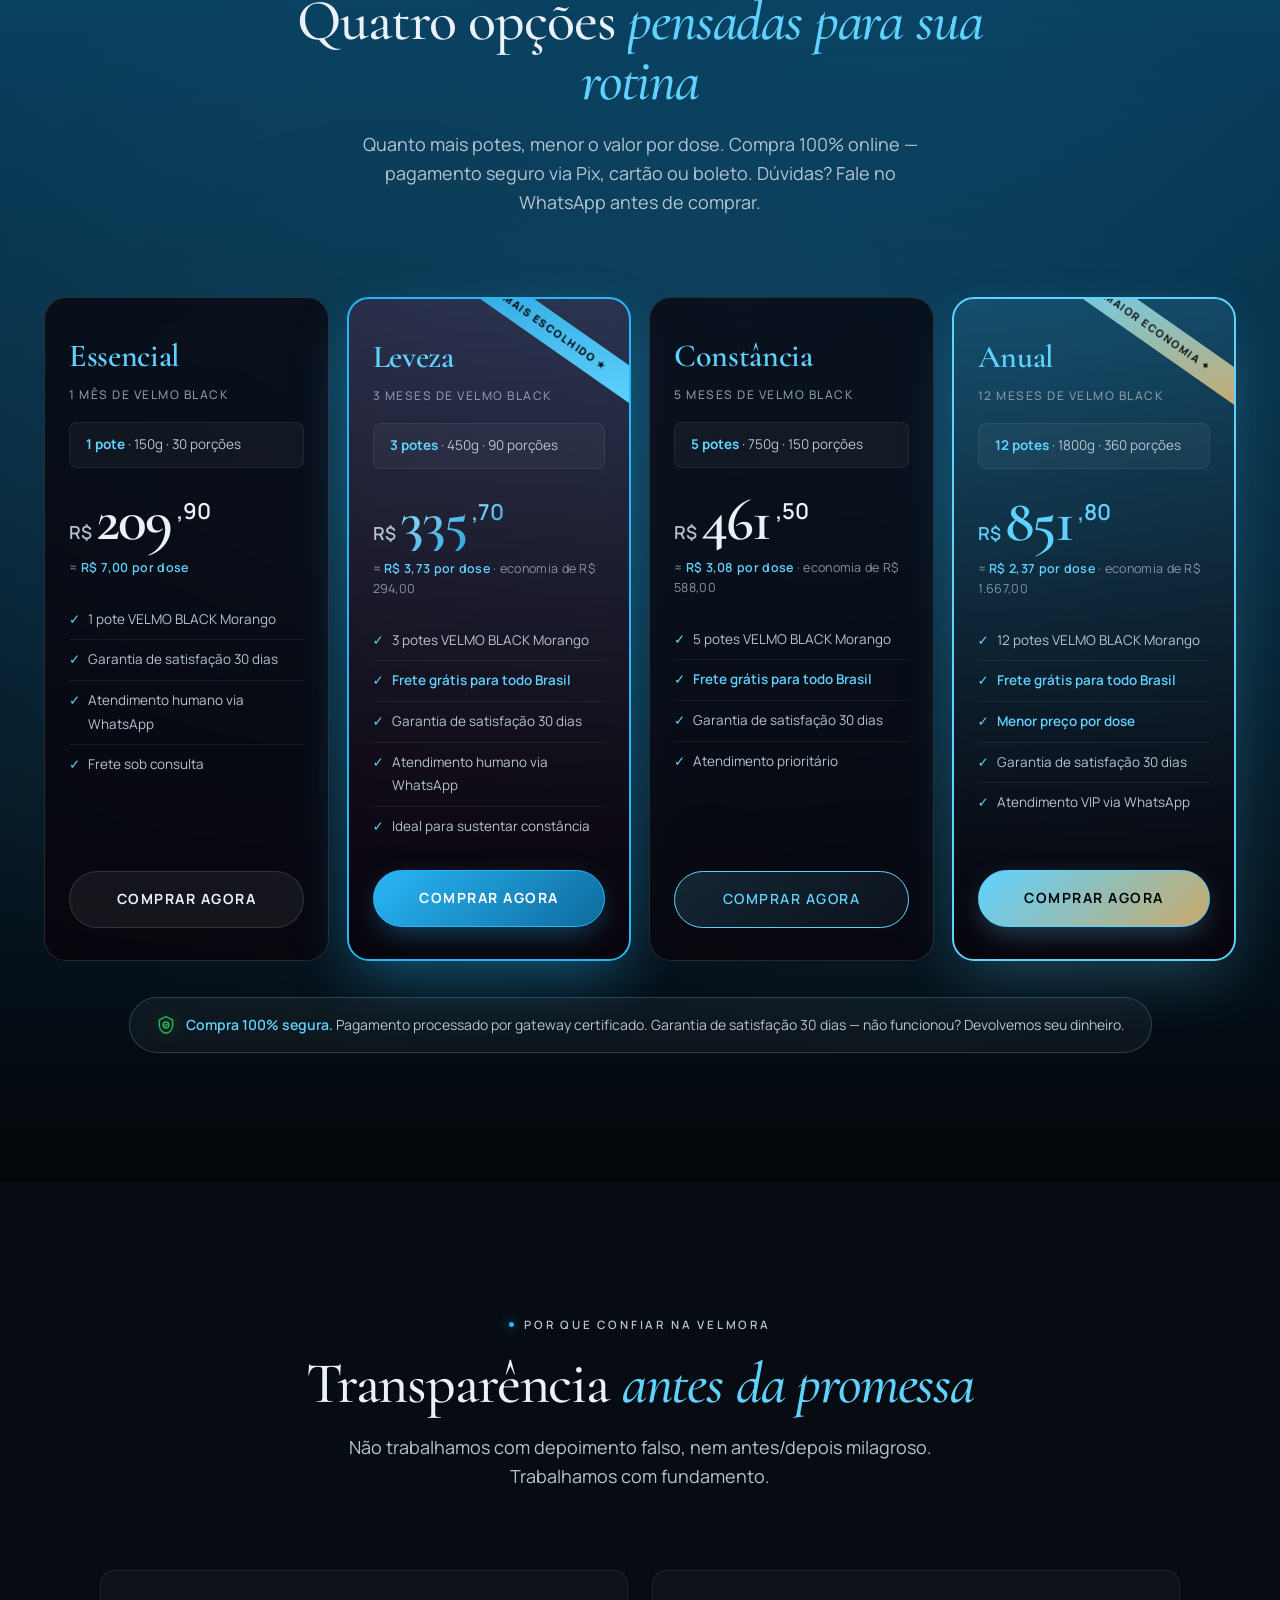
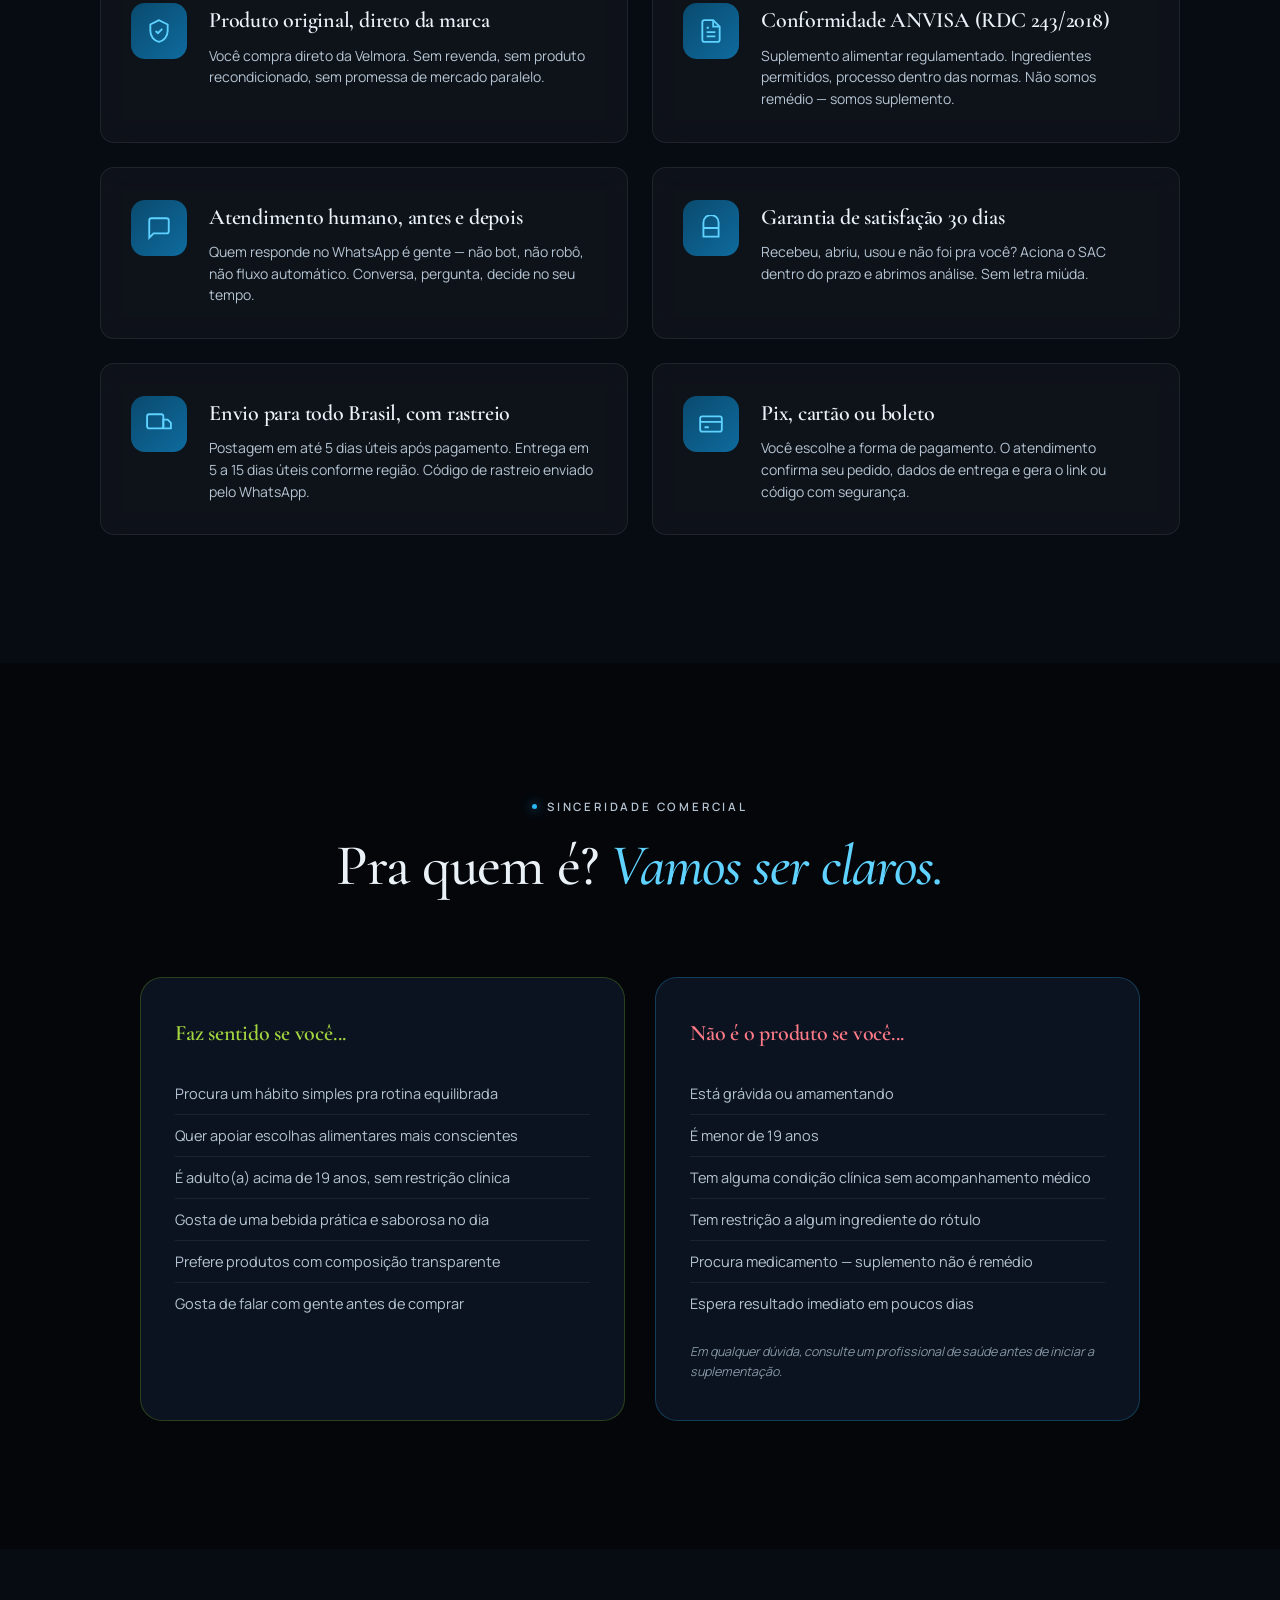
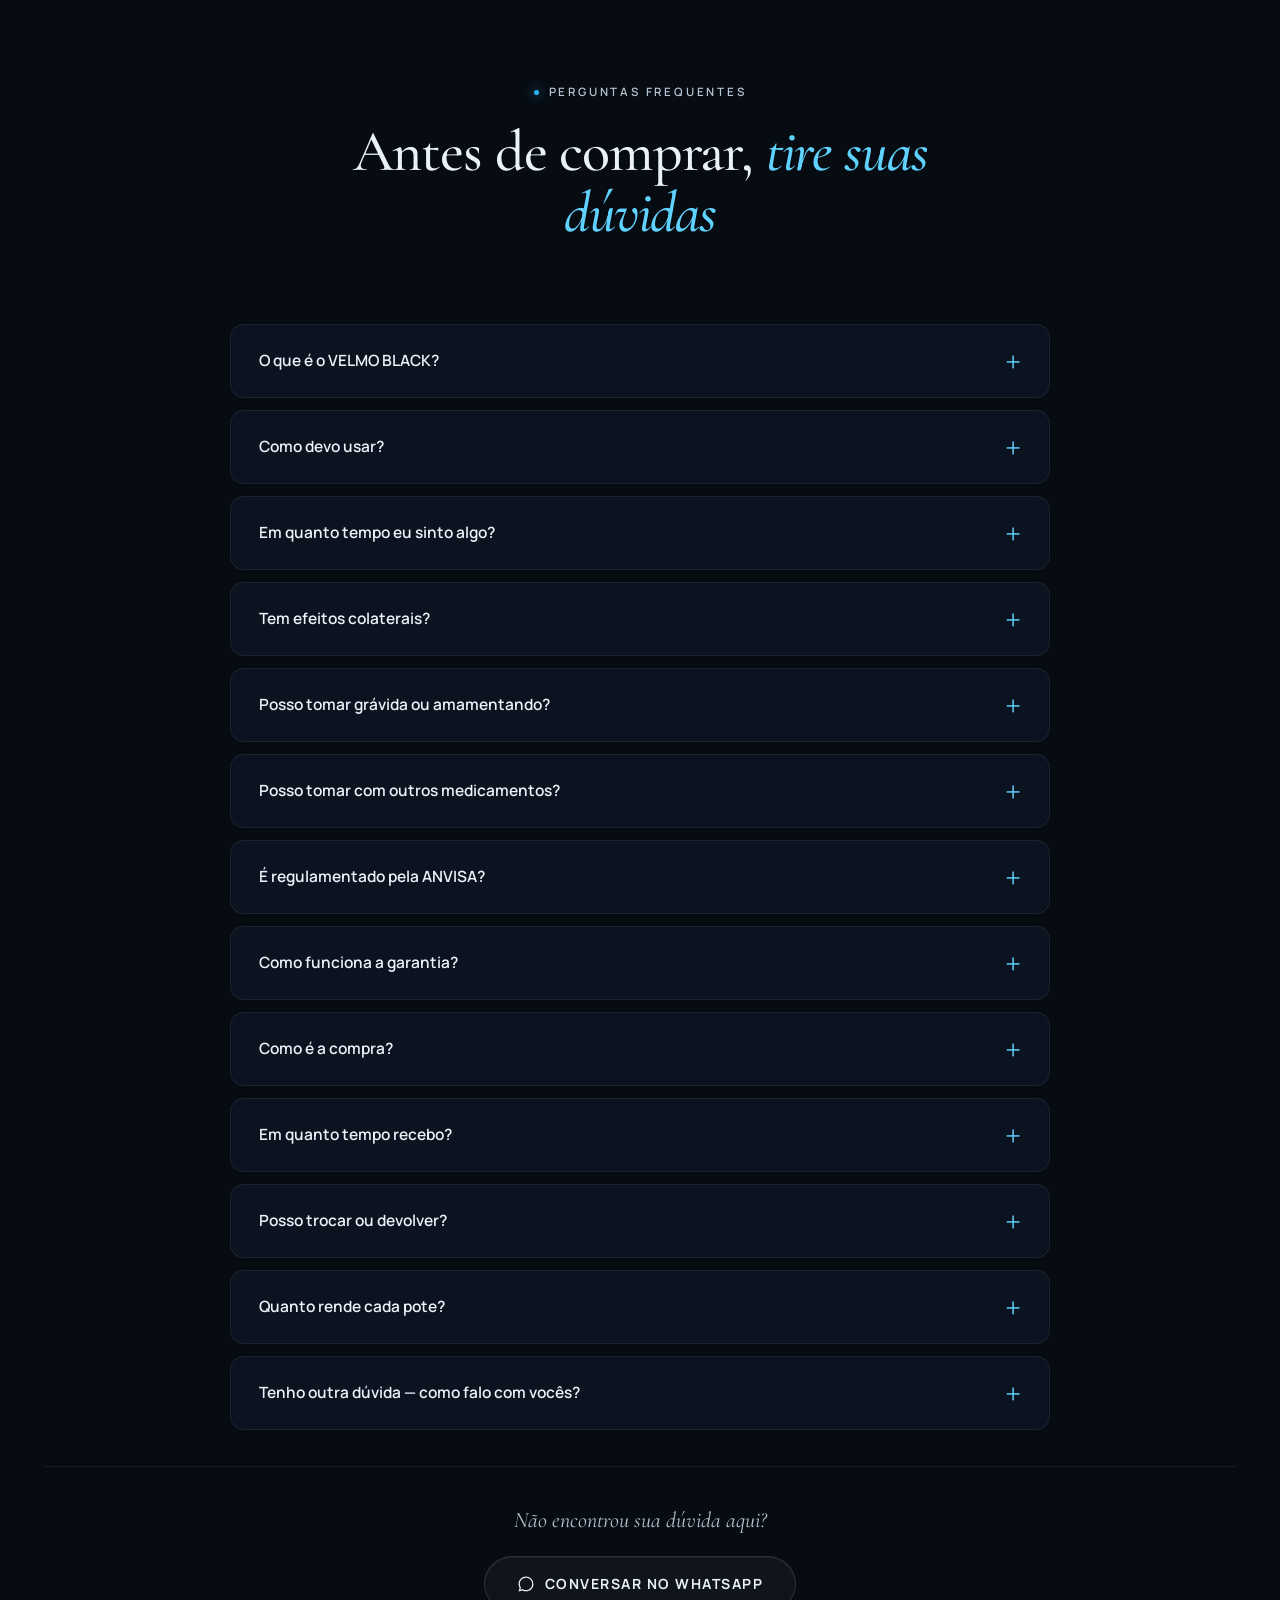
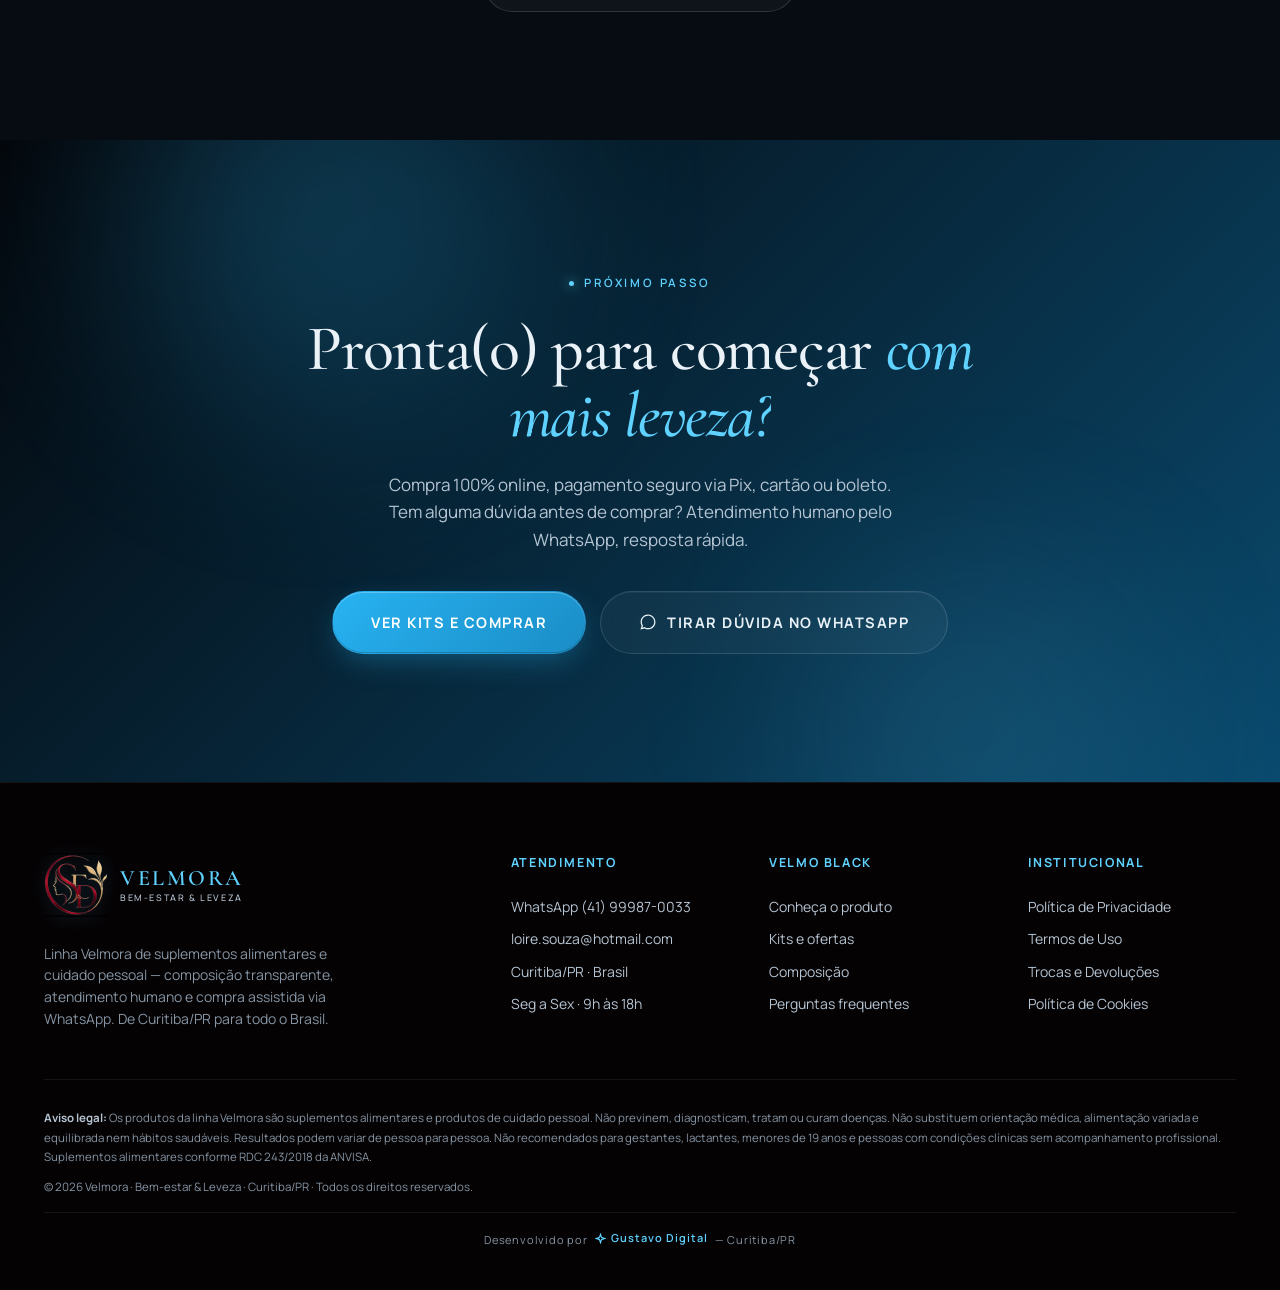
==== commit 4c543e61: "Update index.html" ====
--- a/index.html
+++ b/index.html
@@ -2689,27 +2689,27 @@
 <section class="connect">
   <div class="container">
     <div class="connect__intro reveal">
-      <span class="eyebrow eyebrow--center"><span class="eyebrow__dot"></span> Talvez você se reconheça</span>
-      <h2>A rotina pede muito. <em style="font-style:italic; background: linear-gradient(135deg, #5FD2FF, var(--gold)); -webkit-background-clip: text; background-clip: text; -webkit-text-fill-color: transparent;">Você merece chegar inteiro nela.</em></h2>
-      <p>Trabalho, casa, agenda cheia, gente que depende de você. A vida não desacelera — mas a forma como você cuida de si pode melhorar.</p>
+      <span class="eyebrow eyebrow--center"><span class="eyebrow__dot"></span> A proposta da Velmora</span>
+      <h2>Um hábito simples. <em style="font-style:italic; background: linear-gradient(135deg, #5FD2FF, var(--gold)); -webkit-background-clip: text; background-clip: text; -webkit-text-fill-color: transparent;">Pensado pra rotina real.</em></h2>
+      <p>A ideia é direta: uma bebida prática, de sabor agradável, com composição declarada — que se encaixa no dia a dia sem virar mais uma obrigação.</p>
     </div>
 
     <div class="connect__list">
       <div class="connect-line reveal">
         <span class="connect-line__num">01</span>
-        <span class="connect-line__text">Você procura um <strong>aliado simples</strong>, que cabe no dia a dia sem virar mais uma tarefa.</span>
+        <span class="connect-line__text">Um <strong>hábito simples</strong>, que cabe no dia a dia sem virar mais uma tarefa.</span>
       </div>
       <div class="connect-line reveal">
         <span class="connect-line__num">02</span>
-        <span class="connect-line__text">Quer um produto com <strong>composição clara</strong> — nada de fórmula secreta ou promessa milagrosa.</span>
+        <span class="connect-line__text">Um produto com <strong>composição clara</strong> — nada de fórmula secreta ou promessa milagrosa.</span>
       </div>
       <div class="connect-line reveal">
         <span class="connect-line__num">03</span>
-        <span class="connect-line__text">Prefere <strong>conversar com gente de verdade</strong> antes de comprar — não bot, não fluxo automatizado.</span>
+        <span class="connect-line__text">Atendimento com <strong>gente de verdade</strong> antes de comprar — sem bot, sem fluxo automatizado.</span>
       </div>
     </div>
 
-    <p class="connect__close reveal">É exatamente para isso que a <em>Velmora</em> existe.</p>
+    <p class="connect__close reveal">É exatamente isso que a <em>Velmora</em> propõe.</p>
   </div>
 </section>
 
@@ -3122,7 +3122,7 @@
   <div class="container">
     <div class="section-head reveal">
       <span class="eyebrow eyebrow--center"><span class="eyebrow__dot"></span> Sinceridade comercial</span>
-      <h2 class="section-title">É para você? <em>Vamos ser claros.</em></h2>
+      <h2 class="section-title">Pra quem é? <em>Vamos ser claros.</em></h2>
     </div>
 
     <div class="audience__grid">
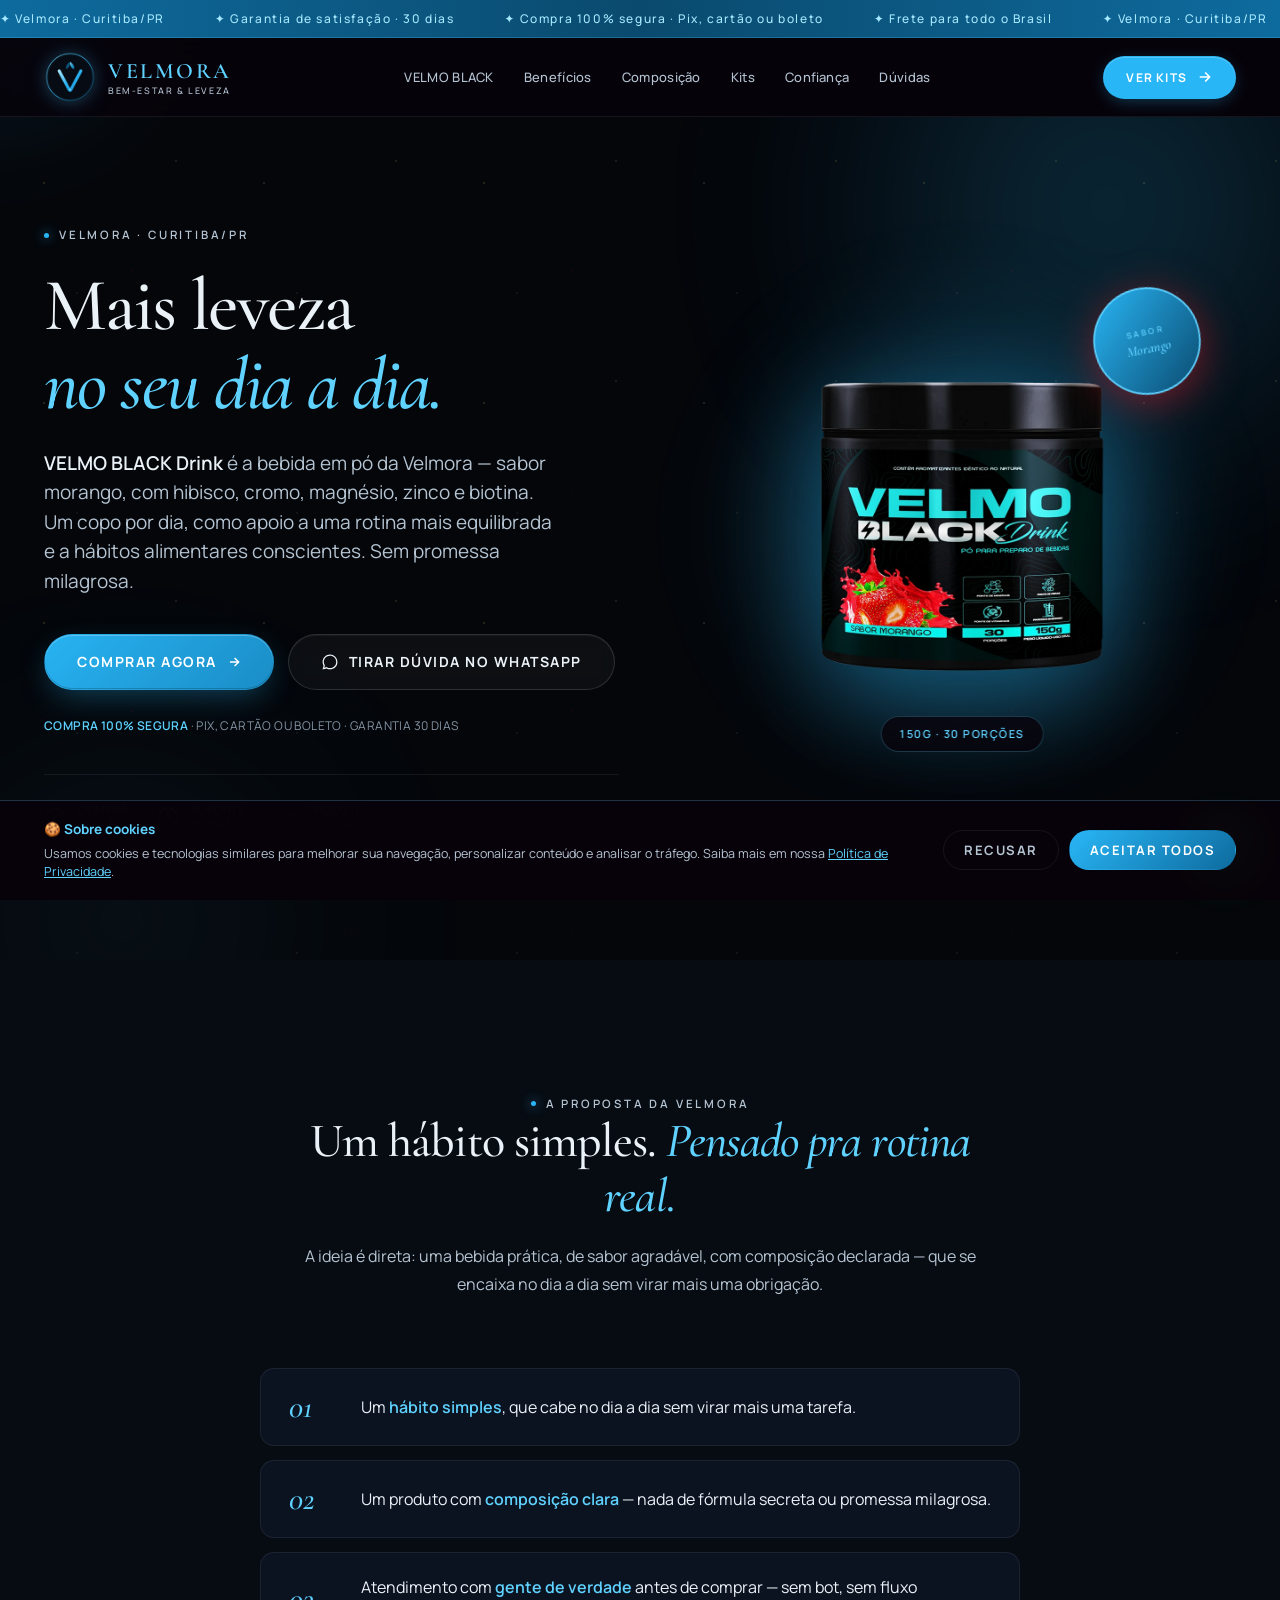
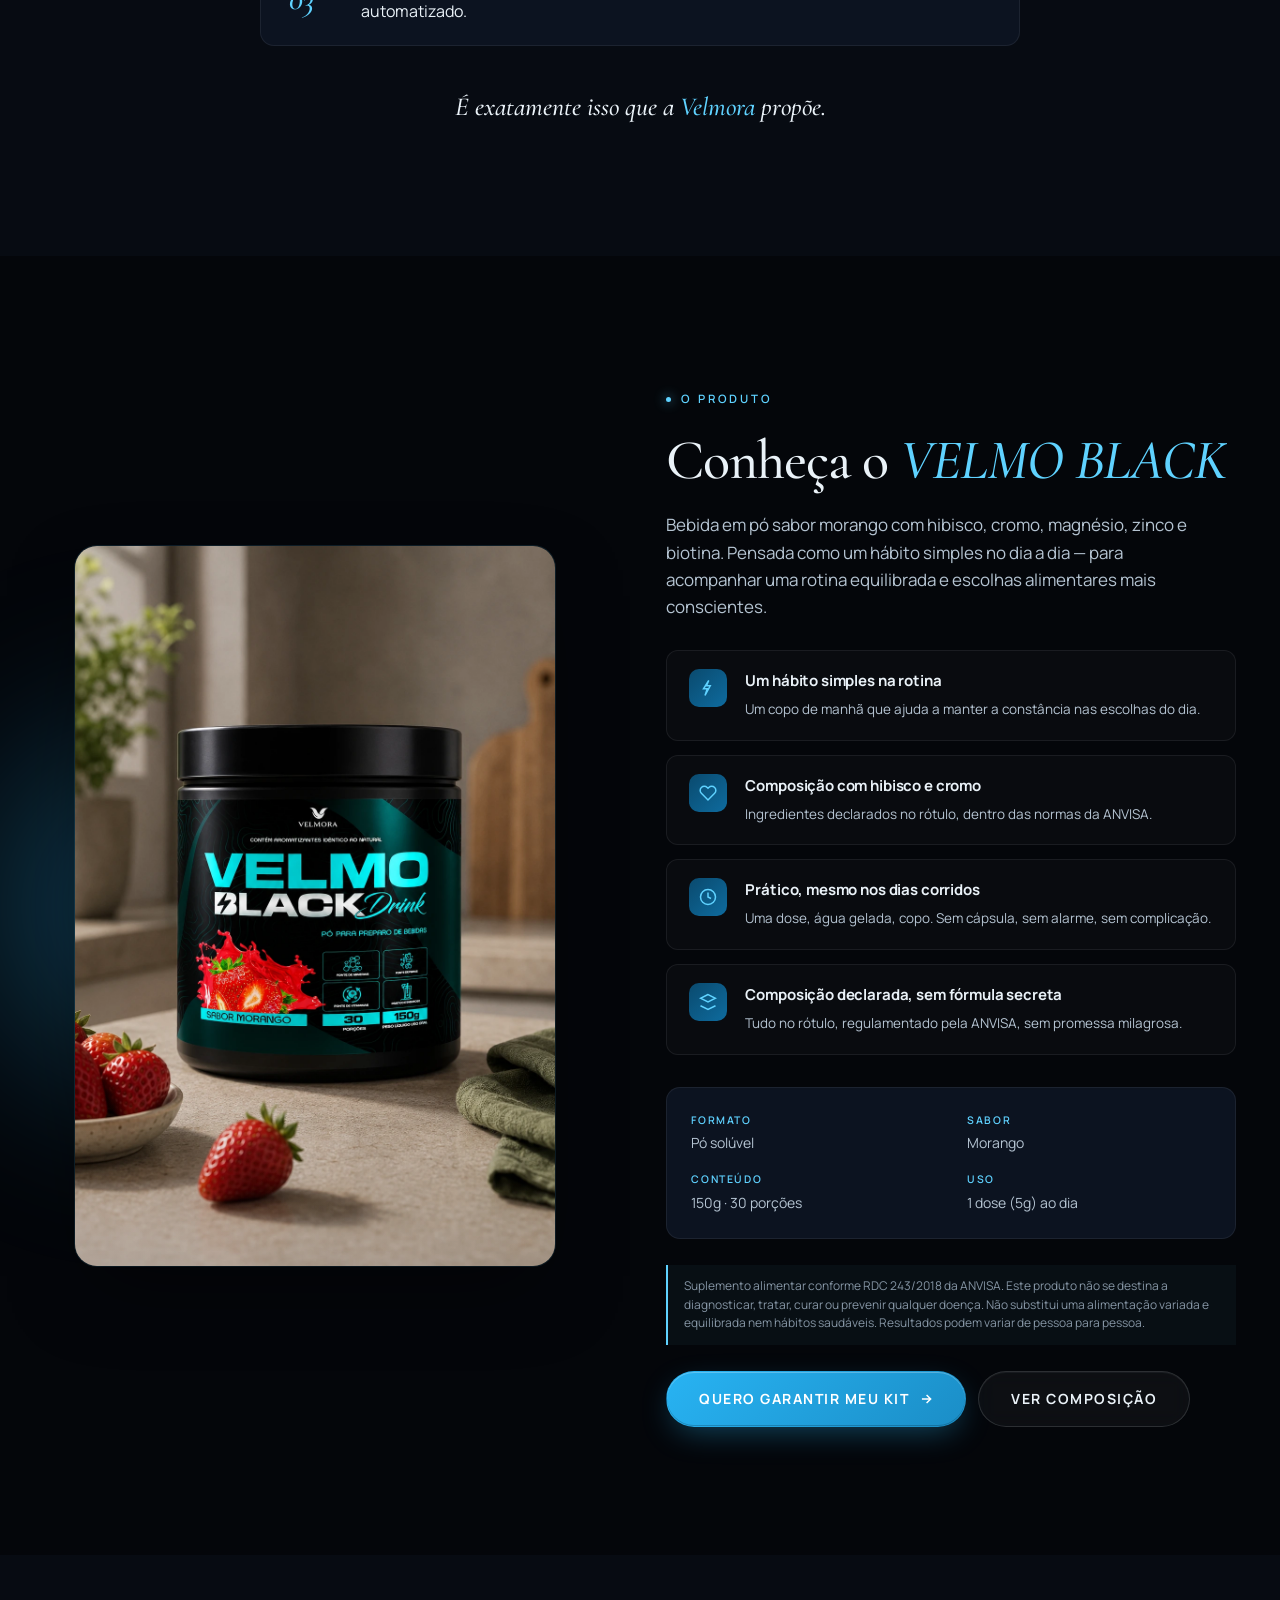
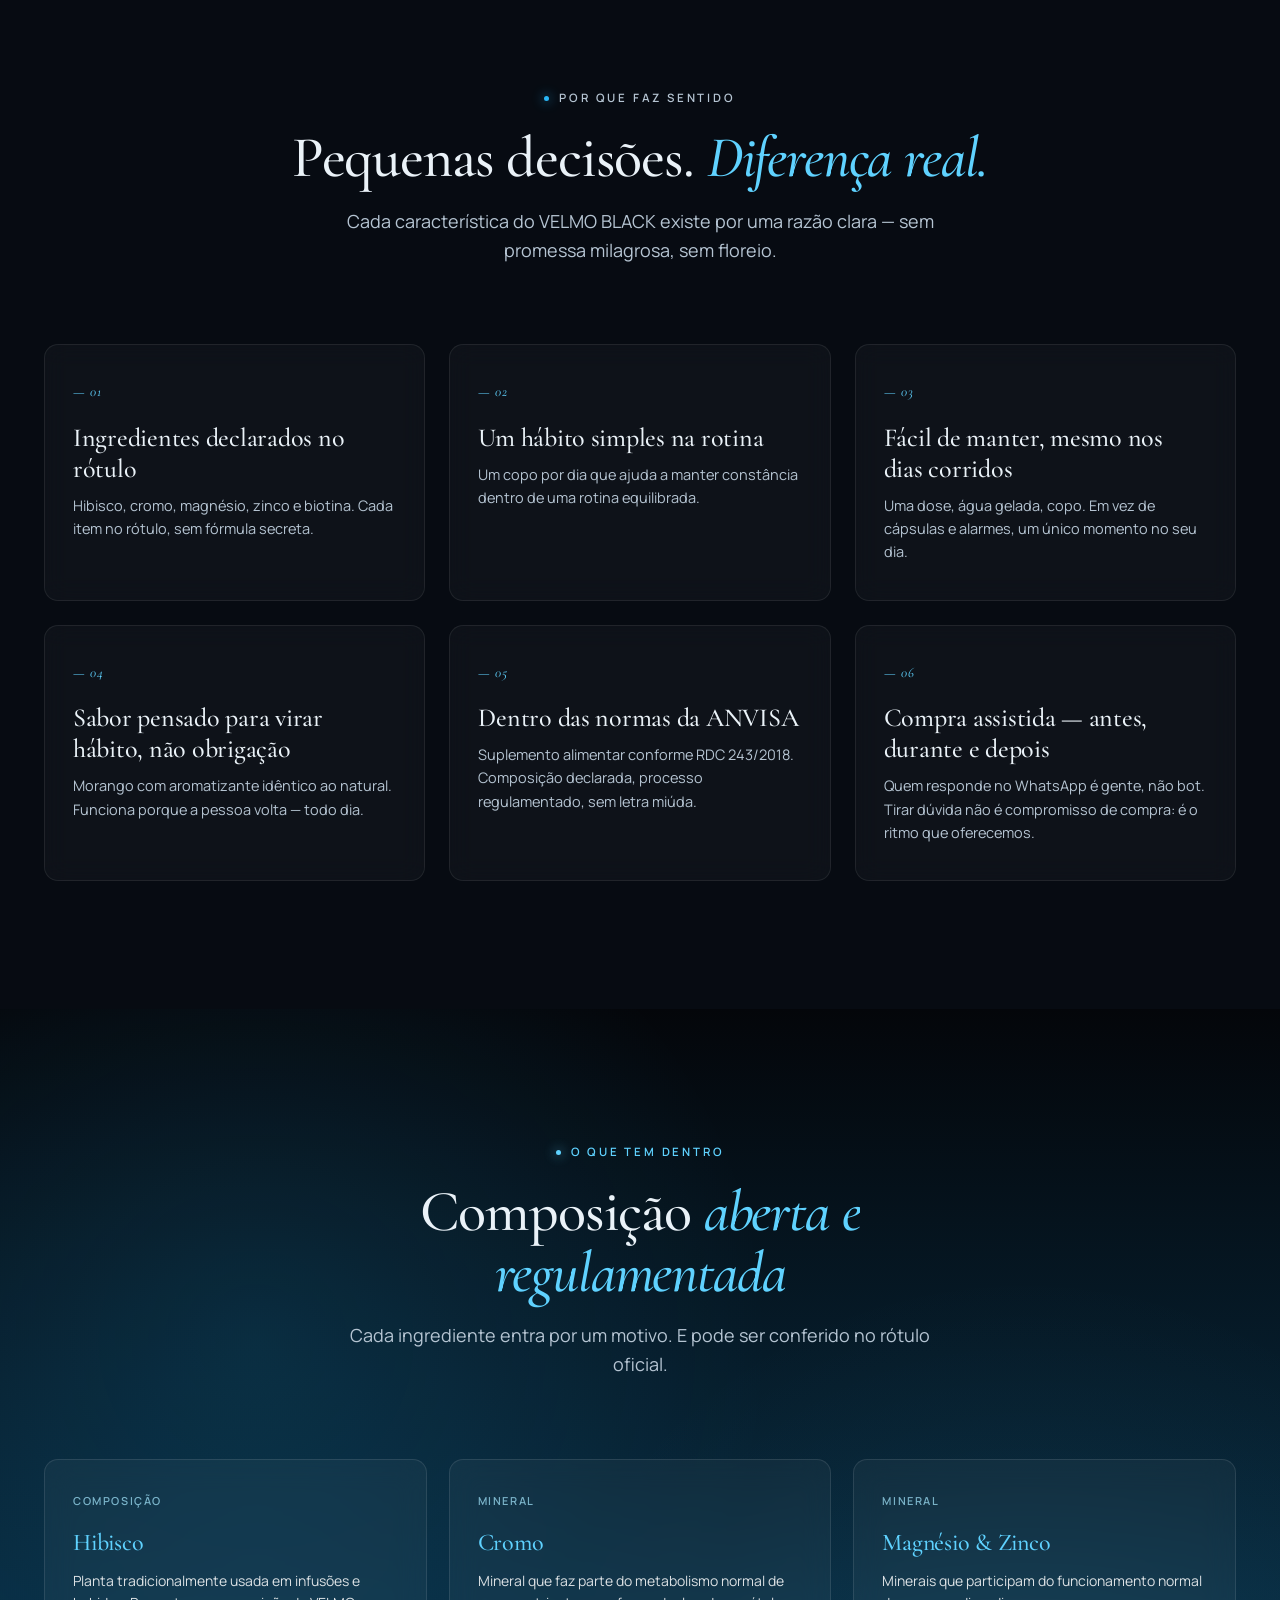
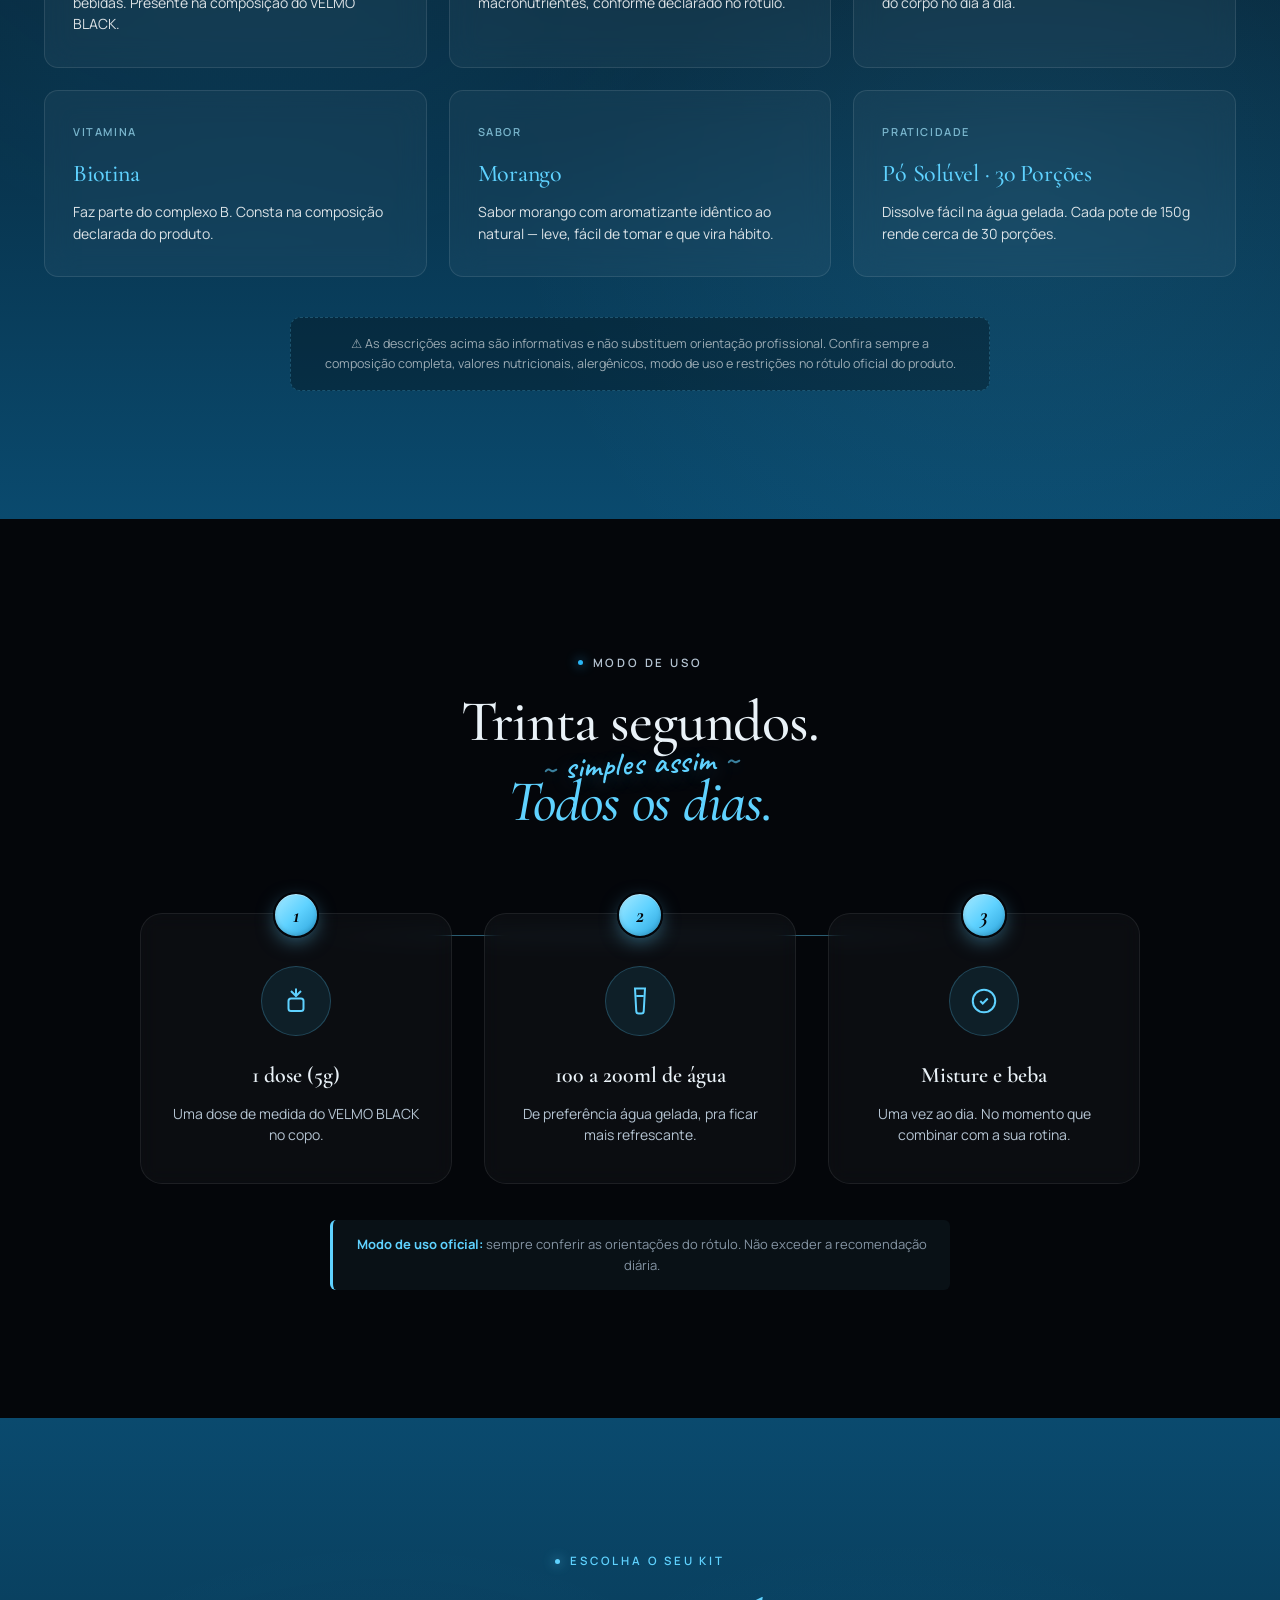
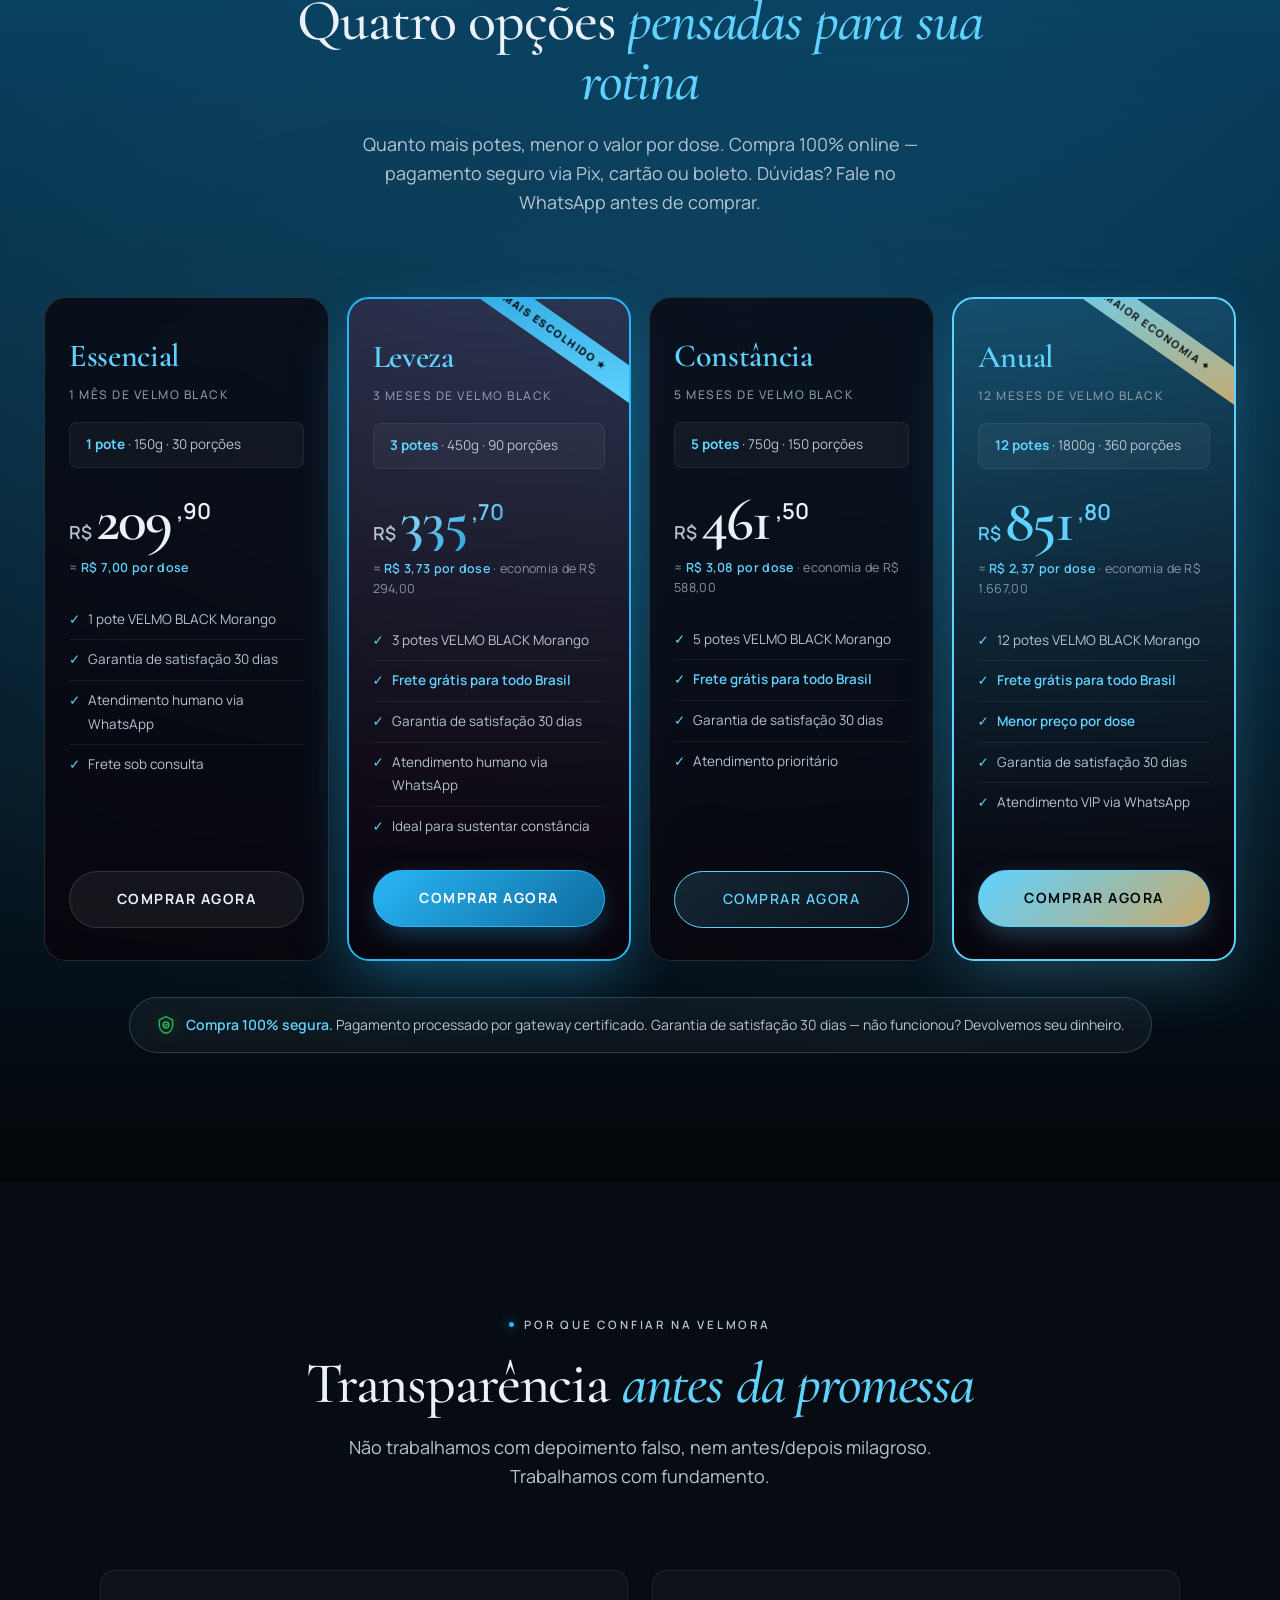
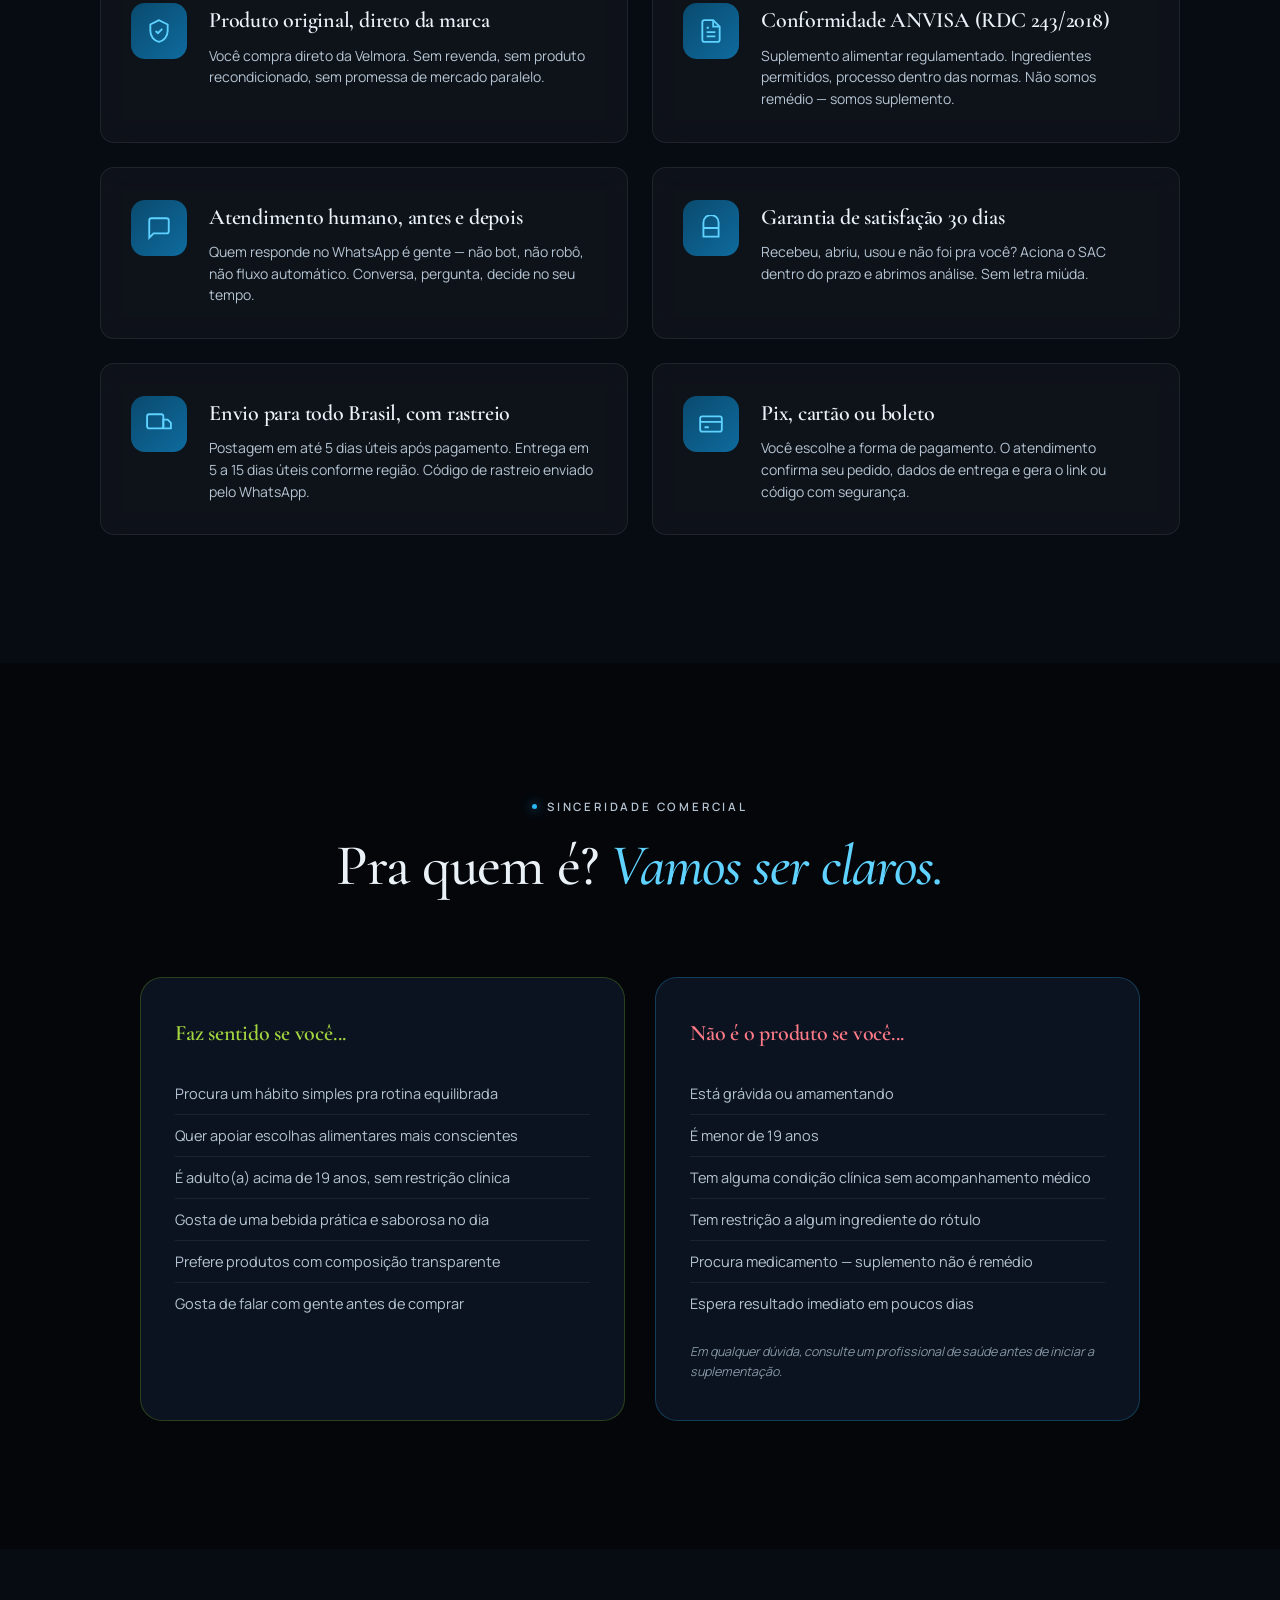
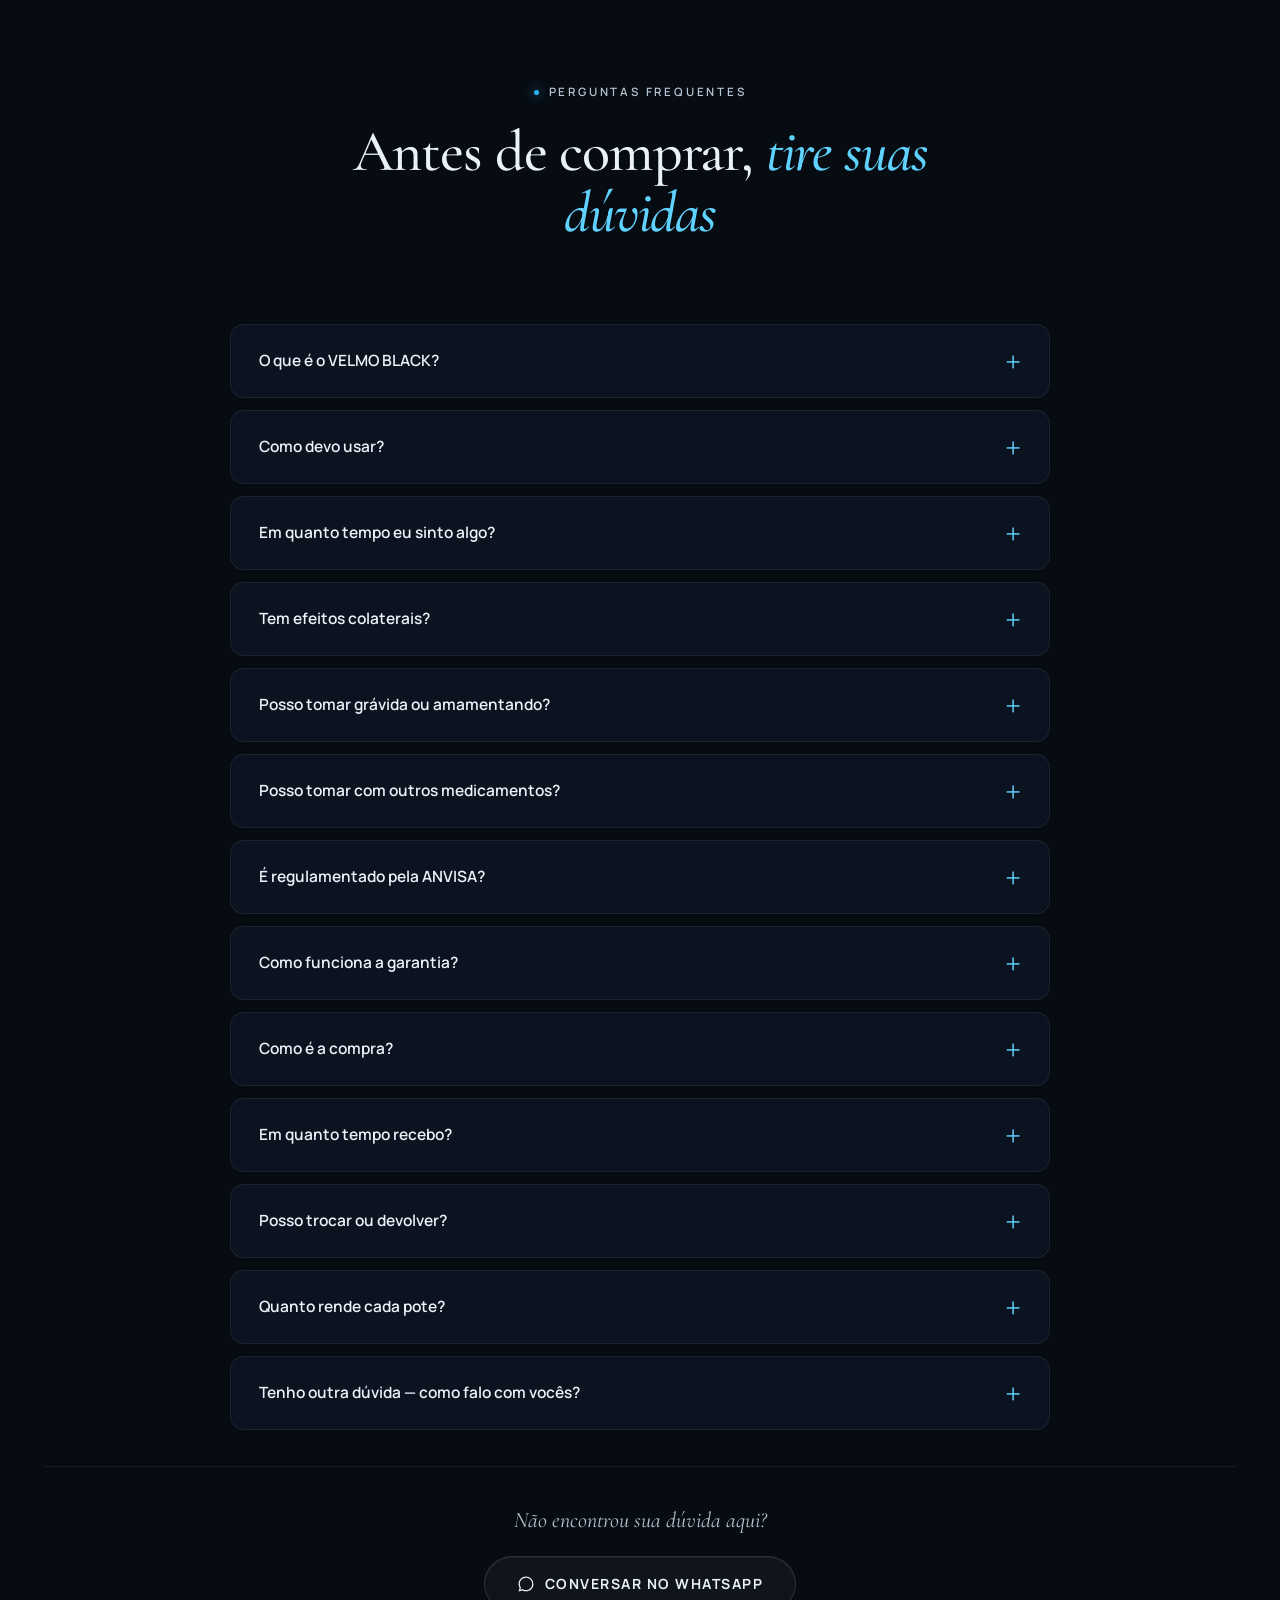
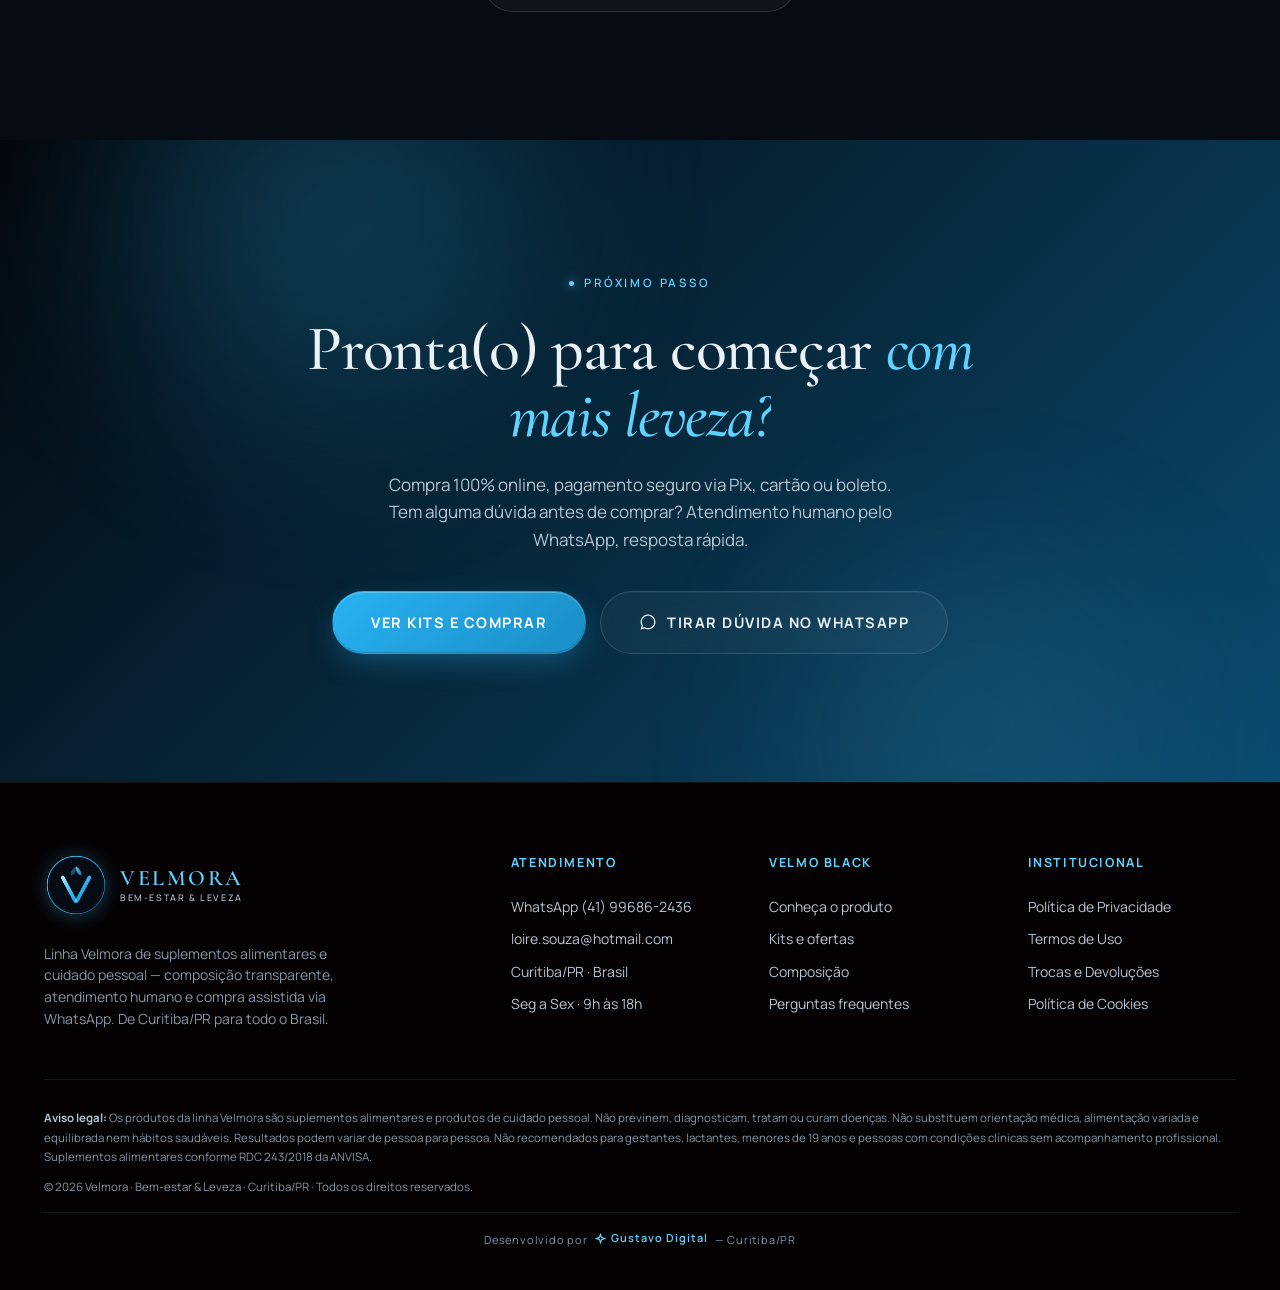
==== commit 8f7367e0: "Update index.html" ====
--- a/index.html
+++ b/index.html
@@ -66,8 +66,8 @@
     "logo": "https://velmora-saude.com.br/logo-velmora.png",
     "description": "Velmora — bebidas em pó e suplementos para o bem-estar no dia a dia.",
     "address": {"@type": "PostalAddress", "addressLocality": "Curitiba", "addressRegion": "PR", "addressCountry": "BR"},
-    "contactPoint": {"@type": "ContactPoint", "contactType": "customer service", "telephone": "+55-41-99987-0033", "areaServed": "BR", "availableLanguage": "Portuguese"},
-    "sameAs": ["https://wa.me/5541999870033"]
+    "contactPoint": {"@type": "ContactPoint", "contactType": "customer service", "telephone": "+55-41-99686-2436", "areaServed": "BR", "availableLanguage": "Portuguese"},
+    "sameAs": ["https://wa.me/5541996862436"]
   }
   </script>
   <script type="application/ld+json">
@@ -2585,7 +2585,7 @@
       <a href="#oferta">Kits</a>
       <a href="#confianca">Confiança</a>
       <a href="#faq">Dúvidas</a>
-      <a href="https://wa.me/5541999870033?text=Ol%C3%A1!%20Tenho%20uma%20d%C3%BAvida%20sobre%20o%20VELMO%20BLACK" class="nav__cta" data-track="menu_whatsapp" target="_blank" rel="noopener">
+      <a href="https://wa.me/5541996862436?text=Ol%C3%A1!%20Tenho%20uma%20d%C3%BAvida%20sobre%20o%20VELMO%20BLACK" class="nav__cta" data-track="menu_whatsapp" target="_blank" rel="noopener">
         <svg width="20" height="20" viewBox="0 0 24 24" fill="currentColor" aria-hidden="true"><path d="M12.04 2C6.58 2 2.13 6.45 2.13 11.91c0 1.75.46 3.45 1.32 4.95L2.05 22l5.25-1.38a9.9 9.9 0 0 0 4.74 1.21h.01c5.46 0 9.9-4.45 9.9-9.91A9.86 9.86 0 0 0 12.04 2zm0 18.15h-.01a8.18 8.18 0 0 1-4.18-1.15l-.3-.18-3.11.82.83-3.04-.2-.31a8.21 8.21 0 0 1-1.26-4.38c0-4.54 3.7-8.24 8.23-8.24 2.2 0 4.27.86 5.82 2.42a8.18 8.18 0 0 1 2.41 5.83c0 4.54-3.69 8.23-8.23 8.23z"/></svg>
         Tirar dúvida no WhatsApp
       </a>
@@ -2632,7 +2632,7 @@
           Comprar agora
           <svg width="14" height="14" viewBox="0 0 24 24" fill="none" stroke="currentColor" stroke-width="2.5" aria-hidden="true"><path d="M5 12h14M13 5l7 7-7 7"/></svg>
         </a>
-        <a href="https://wa.me/5541999870033?text=Ol%C3%A1!%20Tenho%20uma%20d%C3%BAvida%20sobre%20o%20VELMO%20BLACK" class="btn btn--ghost" data-track="hero_whatsapp" target="_blank" rel="noopener">
+        <a href="https://wa.me/5541996862436?text=Ol%C3%A1!%20Tenho%20uma%20d%C3%BAvida%20sobre%20o%20VELMO%20BLACK" class="btn btn--ghost" data-track="hero_whatsapp" target="_blank" rel="noopener">
           <svg width="18" height="18" viewBox="0 0 24 24" fill="currentColor" aria-hidden="true"><path d="M12.04 2C6.58 2 2.13 6.45 2.13 11.91c0 1.75.46 3.45 1.32 4.95L2.05 22l5.25-1.38a9.9 9.9 0 0 0 4.74 1.21h.01c5.46 0 9.9-4.45 9.9-9.91A9.86 9.86 0 0 0 12.04 2zm0 18.15h-.01a8.18 8.18 0 0 1-4.18-1.15l-.3-.18-3.11.82.83-3.04-.2-.31a8.21 8.21 0 0 1-1.26-4.38c0-4.54 3.7-8.24 8.23-8.24 2.2 0 4.27.86 5.82 2.42a8.18 8.18 0 0 1 2.41 5.83c0 4.54-3.69 8.23-8.23 8.23z"/></svg>
           Tirar dúvida no WhatsApp
         </a>
@@ -3219,7 +3219,7 @@
 
     <div class="faq__cta reveal">
       <p>Não encontrou sua dúvida aqui?</p>
-      <a href="https://wa.me/5541999870033?text=Ol%C3%A1!%20Tenho%20uma%20d%C3%BAvida%20sobre%20o%20VELMO%20BLACK" class="btn btn--ghost" data-track="faq_whatsapp" target="_blank" rel="noopener">
+      <a href="https://wa.me/5541996862436?text=Ol%C3%A1!%20Tenho%20uma%20d%C3%BAvida%20sobre%20o%20VELMO%20BLACK" class="btn btn--ghost" data-track="faq_whatsapp" target="_blank" rel="noopener">
         <svg width="18" height="18" viewBox="0 0 24 24" fill="currentColor" aria-hidden="true"><path d="M12.04 2C6.58 2 2.13 6.45 2.13 11.91c0 1.75.46 3.45 1.32 4.95L2.05 22l5.25-1.38a9.9 9.9 0 0 0 4.74 1.21h.01c5.46 0 9.9-4.45 9.9-9.91A9.86 9.86 0 0 0 12.04 2zm0 18.15h-.01a8.18 8.18 0 0 1-4.18-1.15l-.3-.18-3.11.82.83-3.04-.2-.31a8.21 8.21 0 0 1-1.26-4.38c0-4.54 3.7-8.24 8.23-8.24 2.2 0 4.27.86 5.82 2.42a8.18 8.18 0 0 1 2.41 5.83c0 4.54-3.69 8.23-8.23 8.23z"/></svg>
         Conversar no WhatsApp
       </a>
@@ -3242,7 +3242,7 @@
         <a href="#oferta" class="btn btn--primary btn--lg" data-track="final_cta_offer">
           Ver kits e comprar
         </a>
-        <a href="https://wa.me/5541999870033?text=Ol%C3%A1!%20Quero%20tirar%20uma%20d%C3%BAvida%20sobre%20o%20VELMO%20BLACK%20antes%20de%20comprar" class="btn btn--ghost btn--lg" data-track="final_cta_whatsapp" target="_blank" rel="noopener">
+        <a href="https://wa.me/5541996862436?text=Ol%C3%A1!%20Quero%20tirar%20uma%20d%C3%BAvida%20sobre%20o%20VELMO%20BLACK%20antes%20de%20comprar" class="btn btn--ghost btn--lg" data-track="final_cta_whatsapp" target="_blank" rel="noopener">
           <svg width="18" height="18" viewBox="0 0 24 24" fill="currentColor" aria-hidden="true"><path d="M12.04 2C6.58 2 2.13 6.45 2.13 11.91c0 1.75.46 3.45 1.32 4.95L2.05 22l5.25-1.38a9.9 9.9 0 0 0 4.74 1.21h.01c5.46 0 9.9-4.45 9.9-9.91A9.86 9.86 0 0 0 12.04 2zm0 18.15h-.01a8.18 8.18 0 0 1-4.18-1.15l-.3-.18-3.11.82.83-3.04-.2-.31a8.21 8.21 0 0 1-1.26-4.38c0-4.54 3.7-8.24 8.23-8.24 2.2 0 4.27.86 5.82 2.42a8.18 8.18 0 0 1 2.41 5.83c0 4.54-3.69 8.23-8.23 8.23z"/></svg>
           Tirar dúvida no WhatsApp
         </a>
@@ -3276,7 +3276,7 @@
       <div class="footer__col">
         <h4>Atendimento</h4>
         <ul>
-          <li><a href="https://wa.me/5541999870033" target="_blank" rel="noopener">WhatsApp (41) 99987-0033</a></li>
+          <li><a href="https://wa.me/5541996862436" target="_blank" rel="noopener">WhatsApp (41) 99686-2436</a></li>
           <li><a href="mailto:loire.souza@hotmail.com">loire.souza@hotmail.com</a></li>
           <li>Curitiba/PR · Brasil</li>
           <li>Seg a Sex · 9h às 18h</li>
@@ -3322,7 +3322,7 @@
 </footer>
 
 <!-- WHATSAPP FLOAT -->
-<a href="https://wa.me/5541999870033?text=Ol%C3%A1!%20Tenho%20uma%20d%C3%BAvida%20sobre%20o%20VELMO%20BLACK" class="wa-float" data-track="float_whatsapp" target="_blank" rel="noopener" aria-label="Tirar dúvida no WhatsApp">
+<a href="https://wa.me/5541996862436?text=Ol%C3%A1!%20Tenho%20uma%20d%C3%BAvida%20sobre%20o%20VELMO%20BLACK" class="wa-float" data-track="float_whatsapp" target="_blank" rel="noopener" aria-label="Tirar dúvida no WhatsApp">
   <svg viewBox="0 0 24 24" fill="currentColor" aria-hidden="true"><path d="M12.04 2C6.58 2 2.13 6.45 2.13 11.91c0 1.75.46 3.45 1.32 4.95L2.05 22l5.25-1.38a9.9 9.9 0 0 0 4.74 1.21h.01c5.46 0 9.9-4.45 9.9-9.91A9.86 9.86 0 0 0 12.04 2zm0 18.15h-.01a8.18 8.18 0 0 1-4.18-1.15l-.3-.18-3.11.82.83-3.04-.2-.31a8.21 8.21 0 0 1-1.26-4.38c0-4.54 3.7-8.24 8.23-8.24 2.2 0 4.27.86 5.82 2.42a8.18 8.18 0 0 1 2.41 5.83c0 4.54-3.69 8.23-8.23 8.23z"/></svg>
 </a>
 
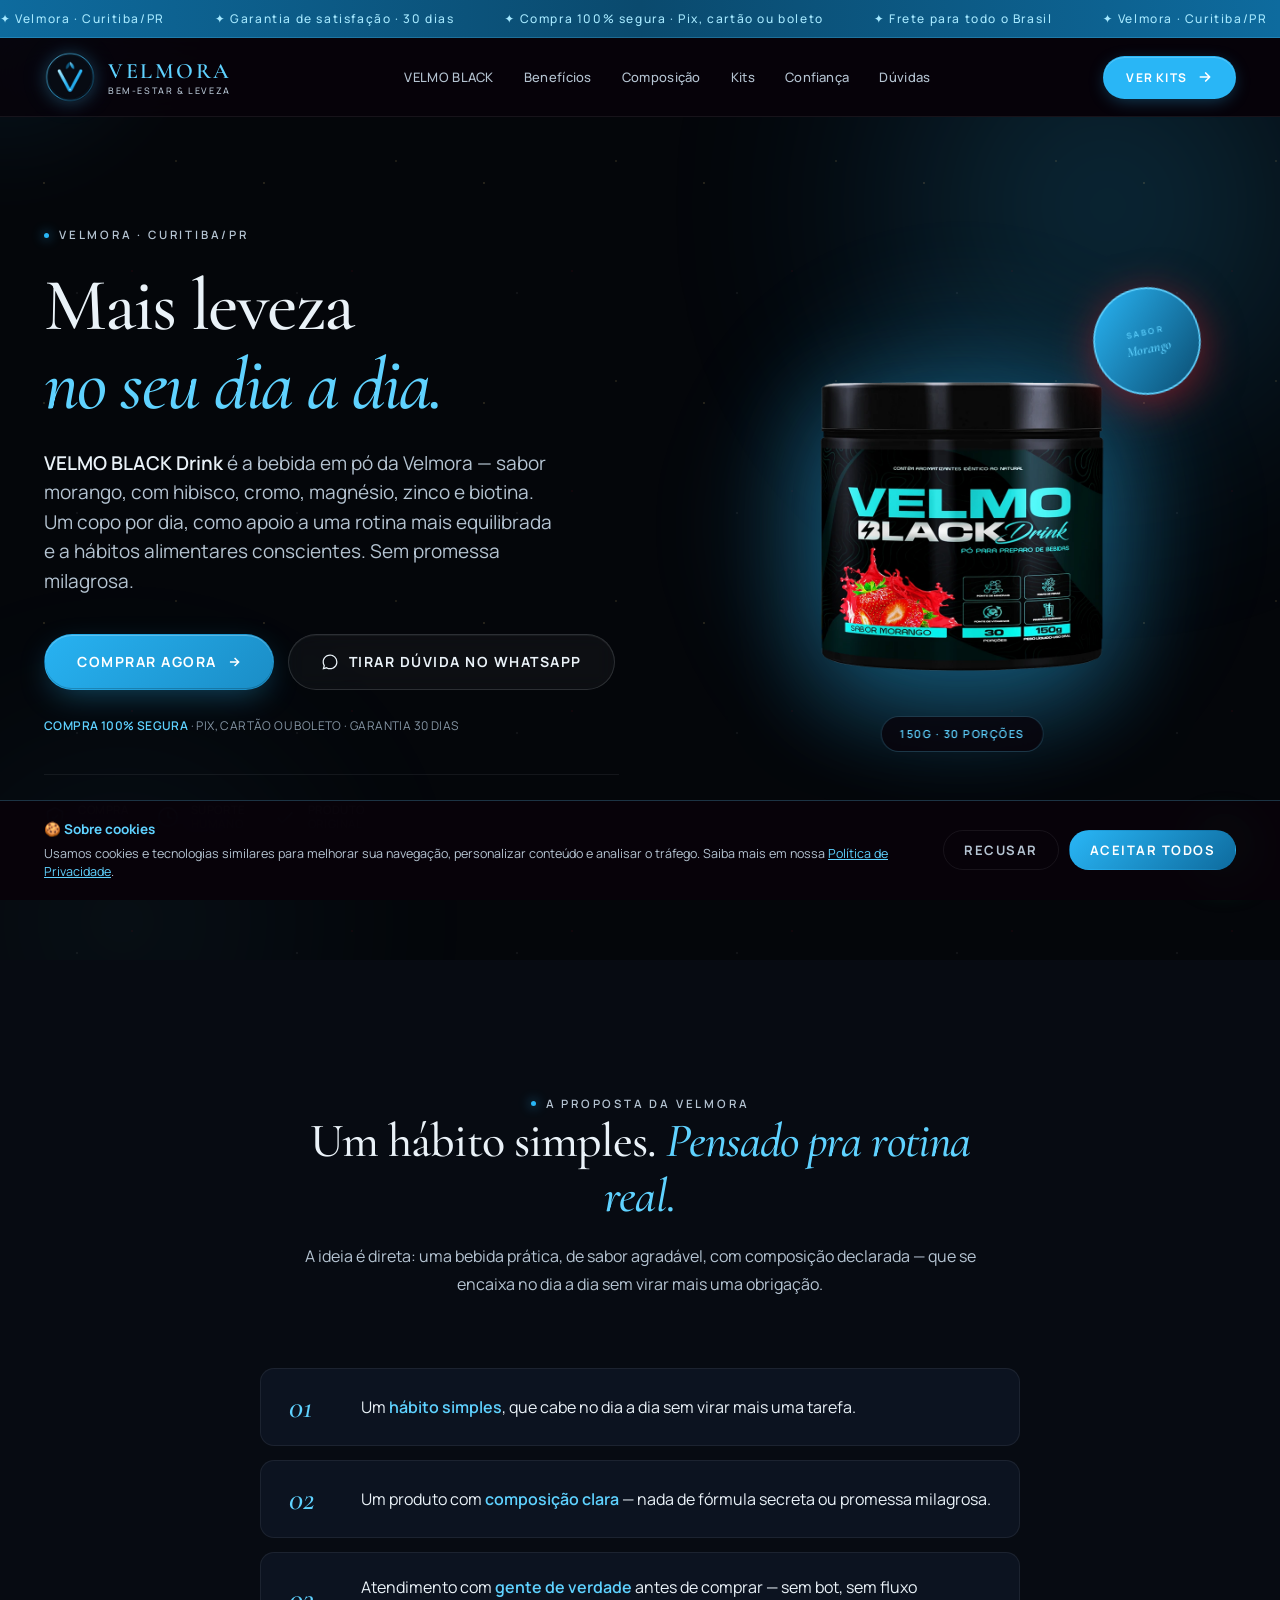
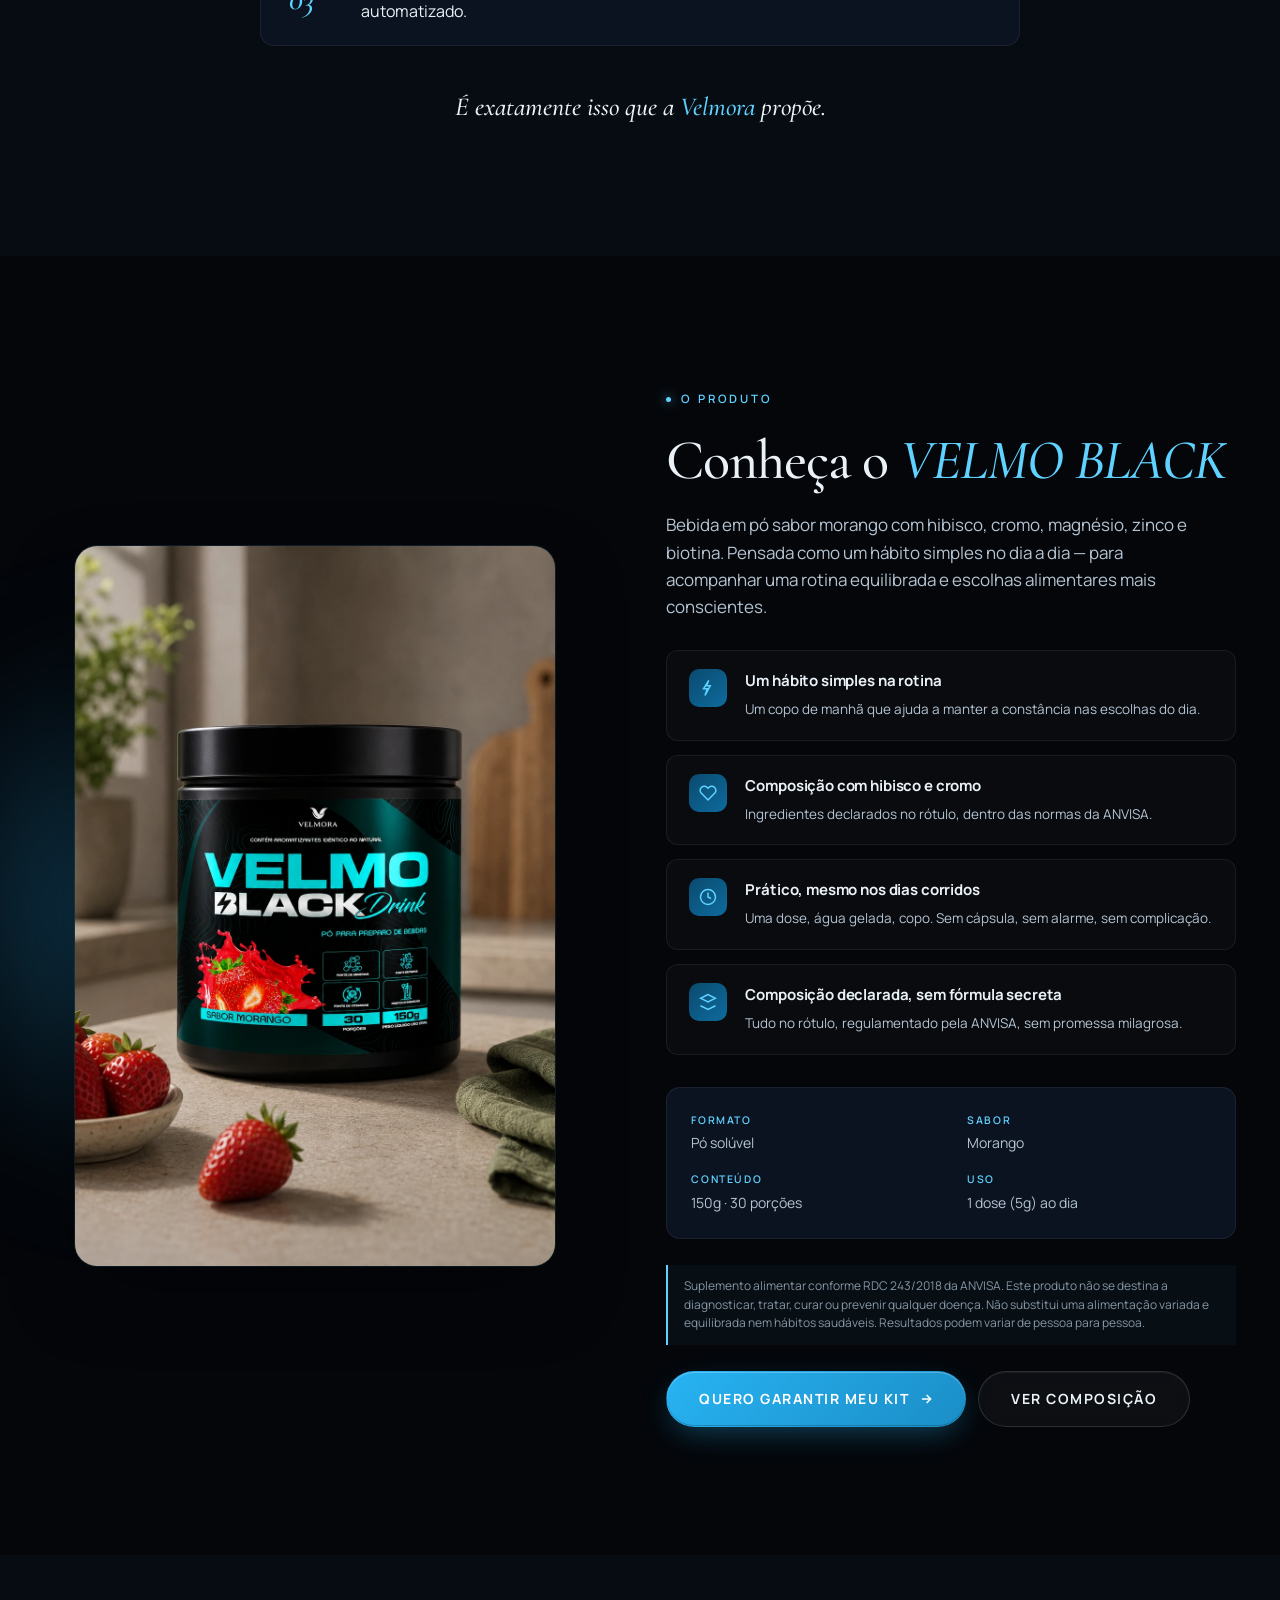
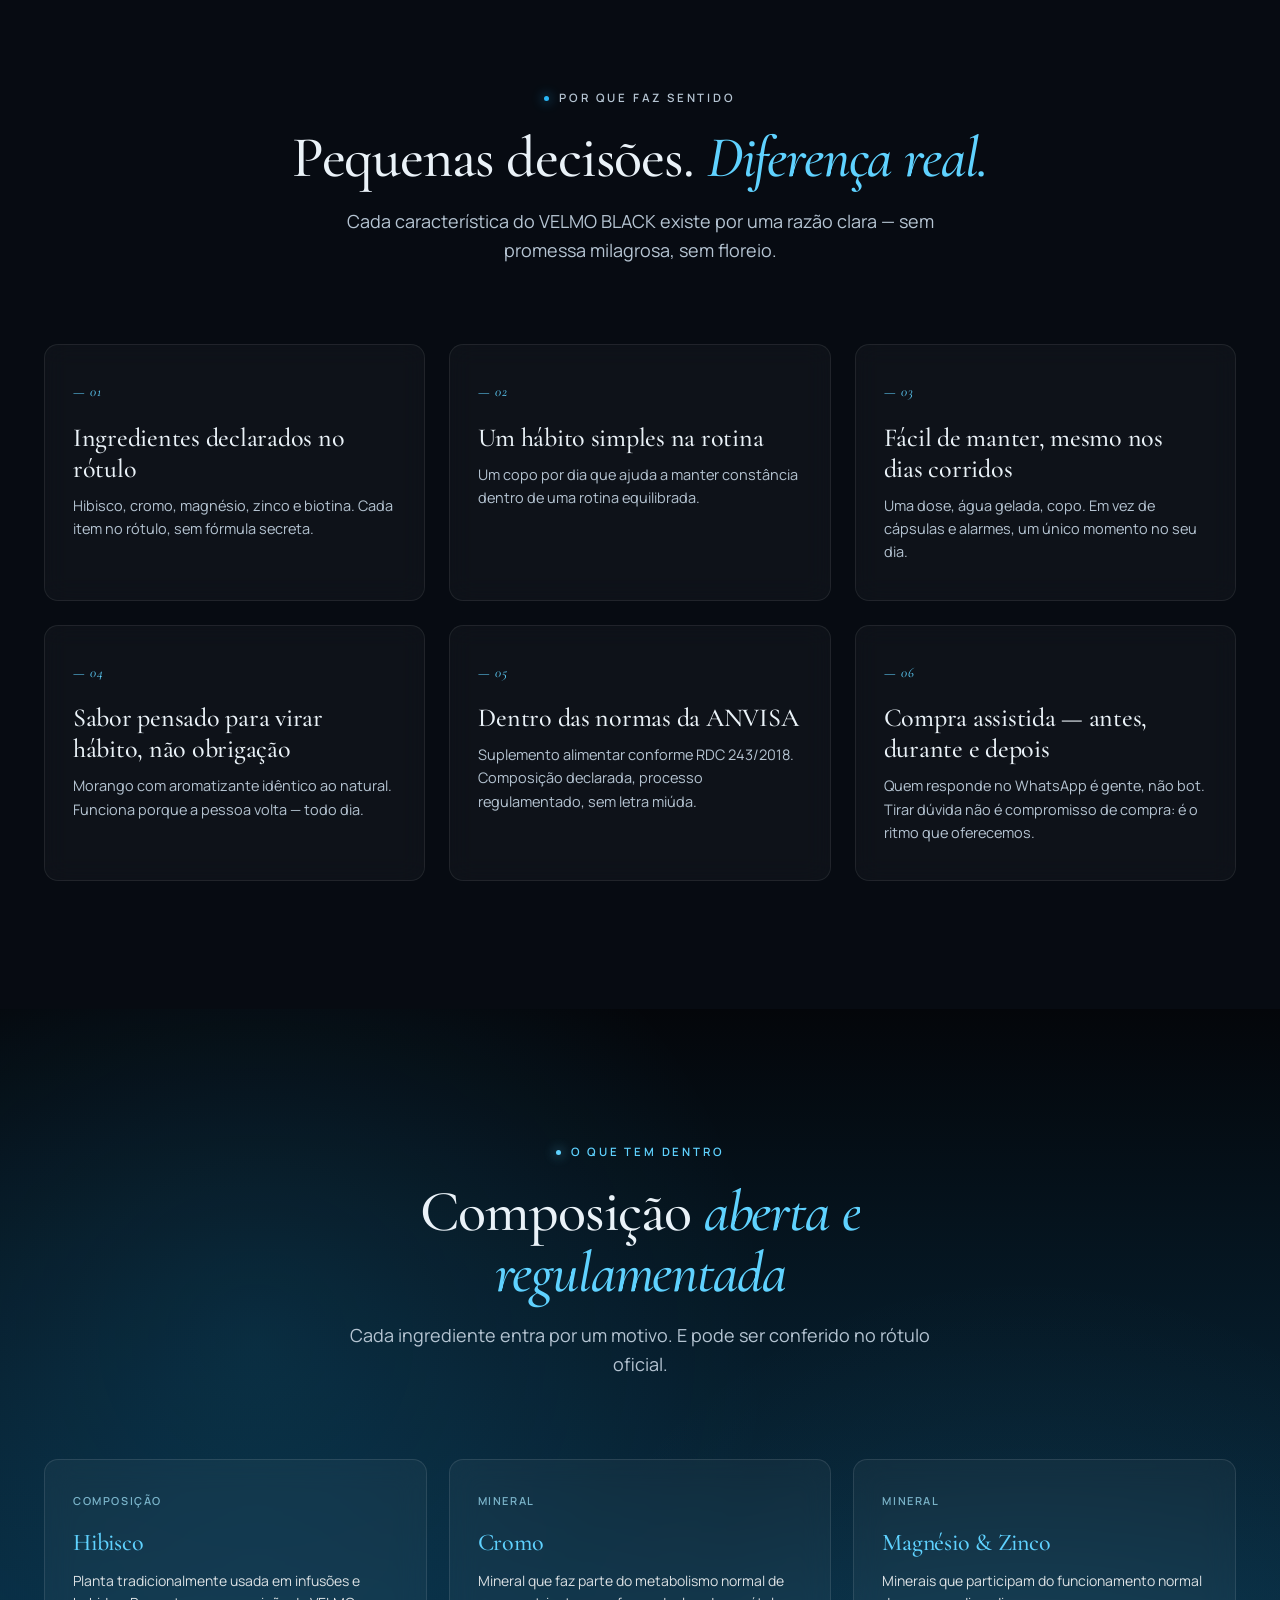
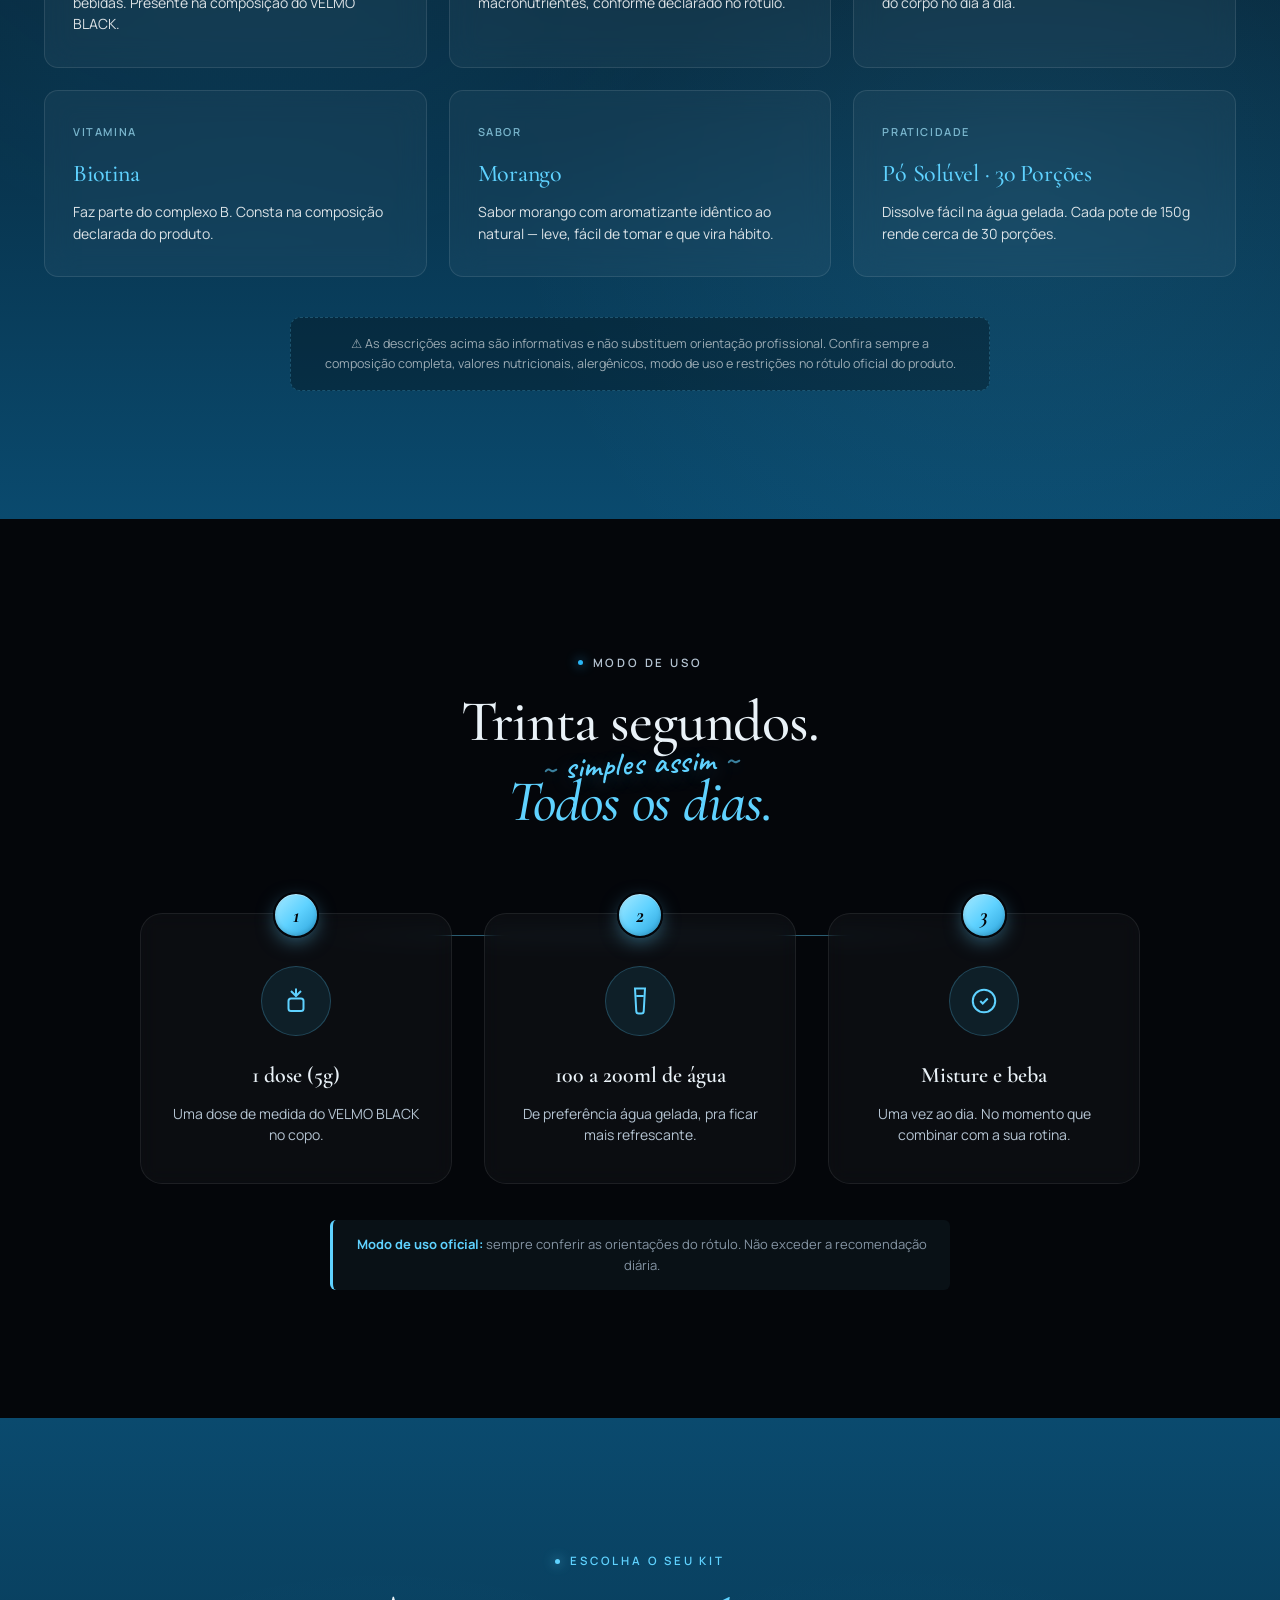
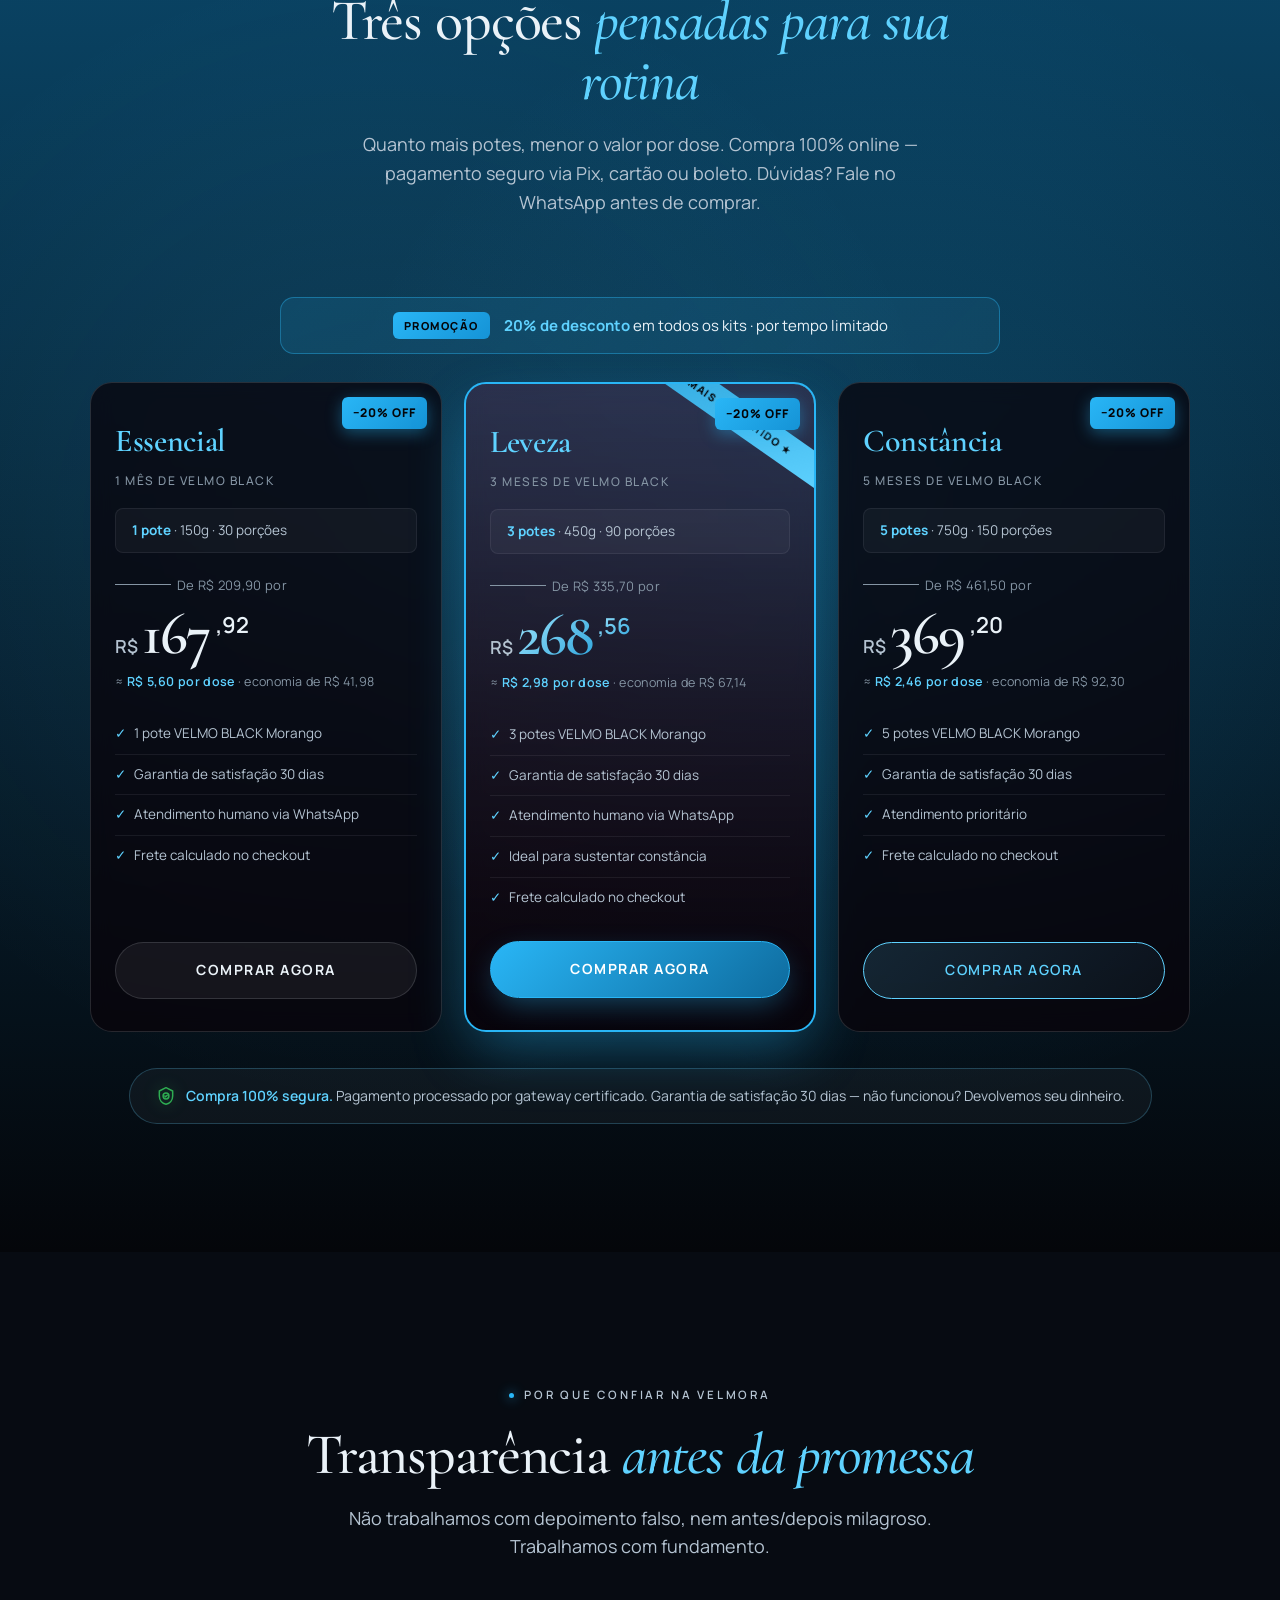
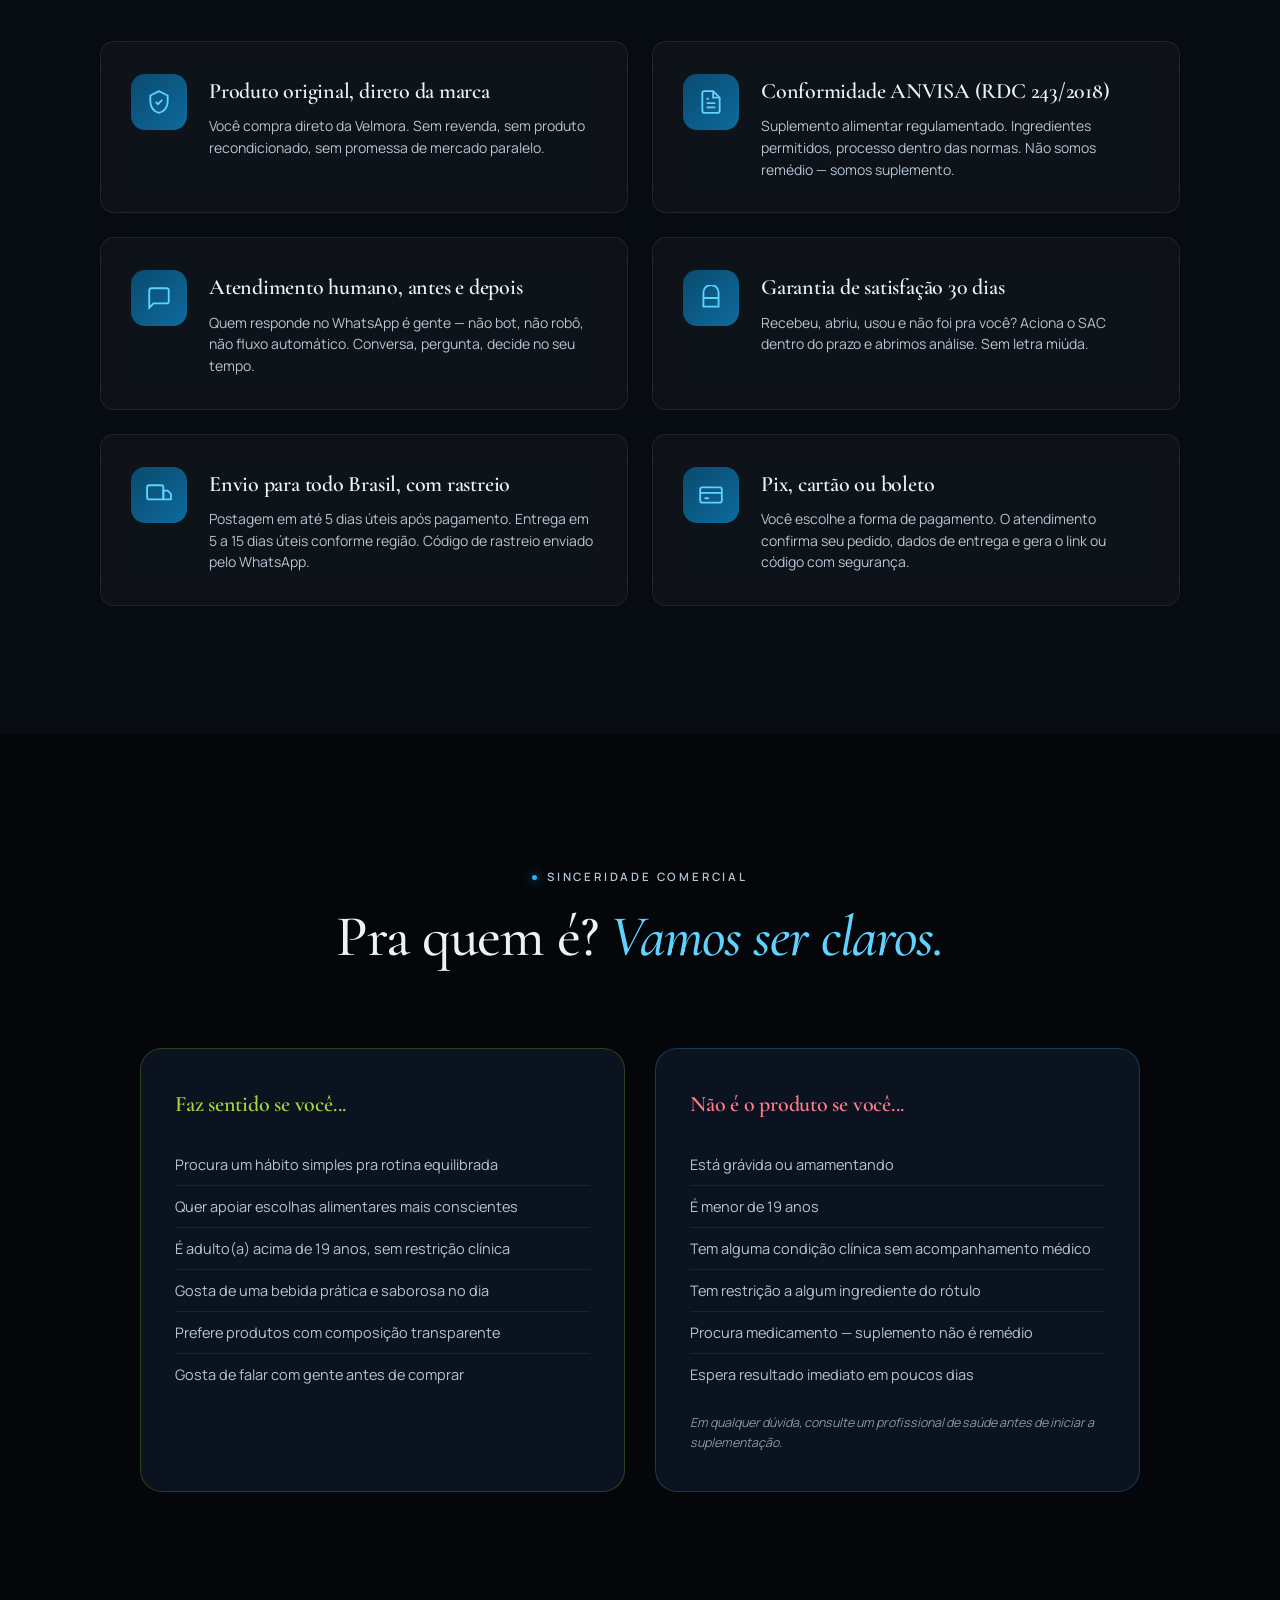
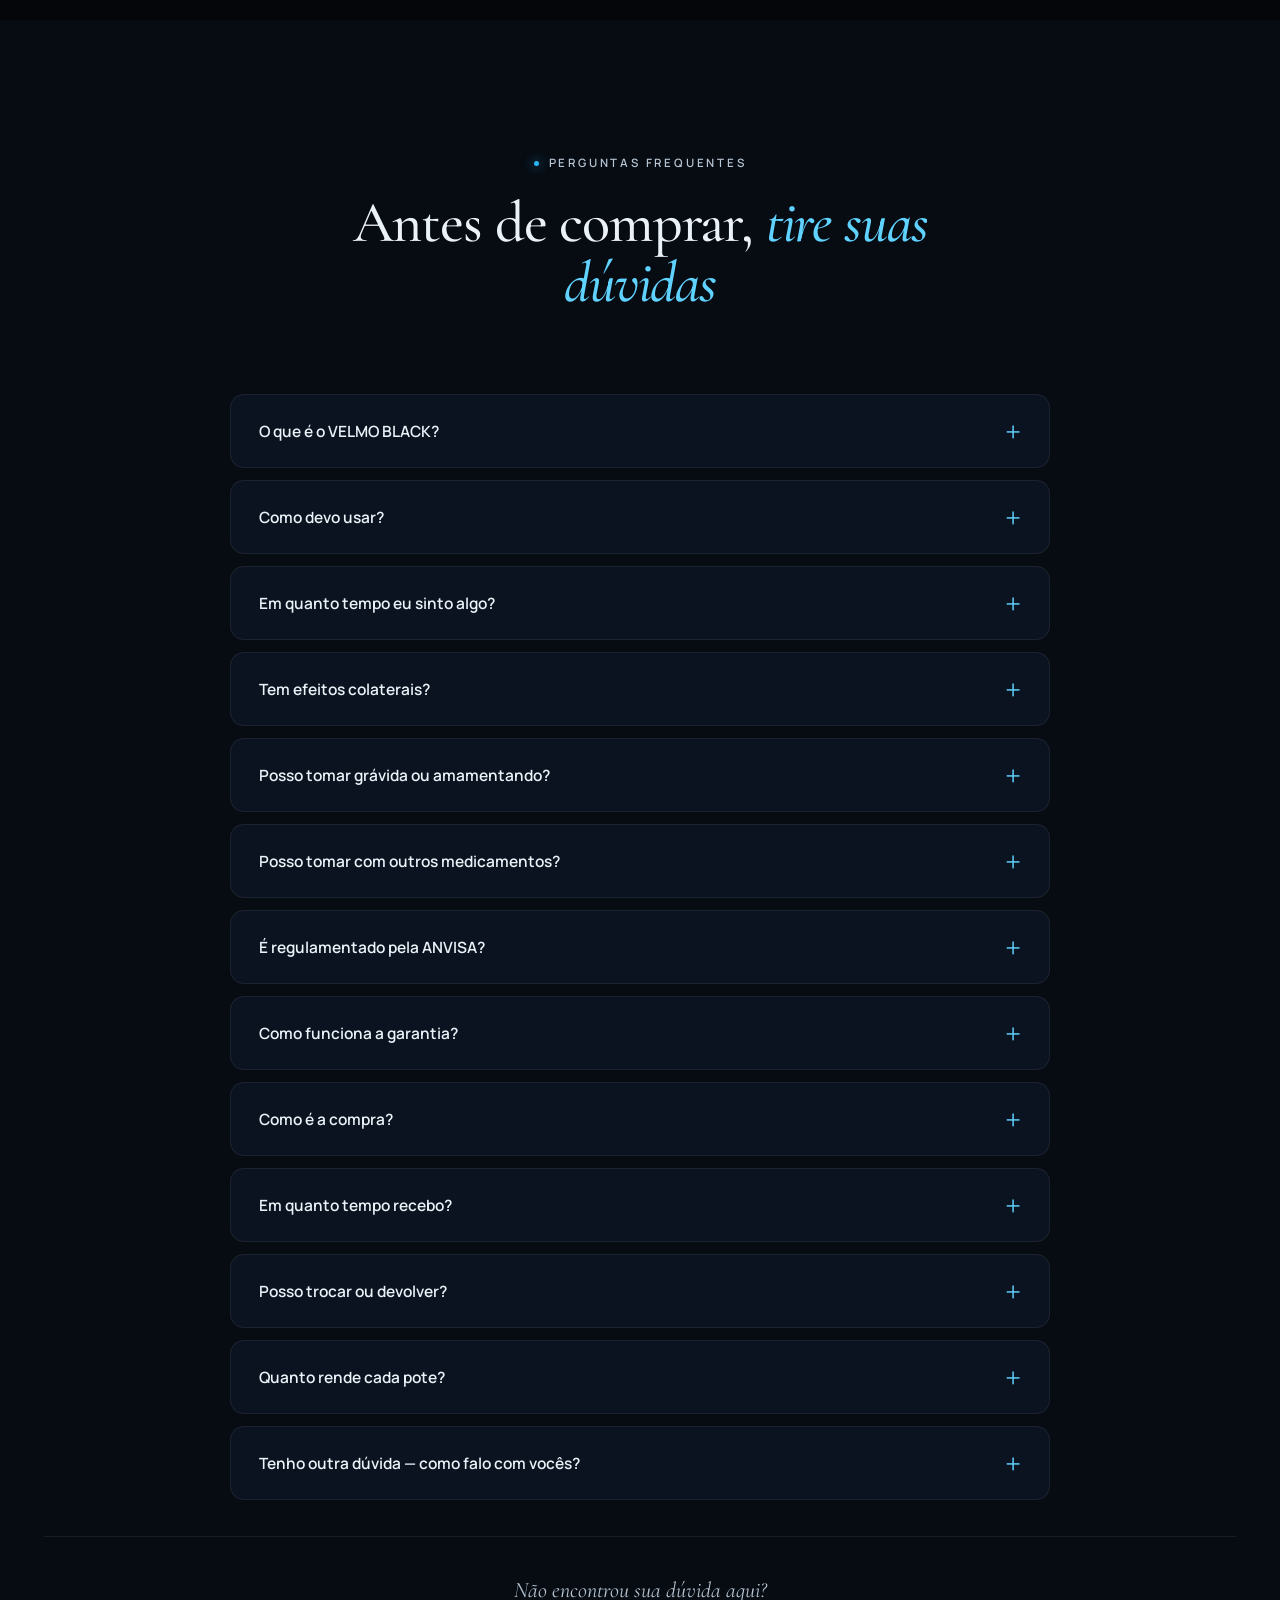
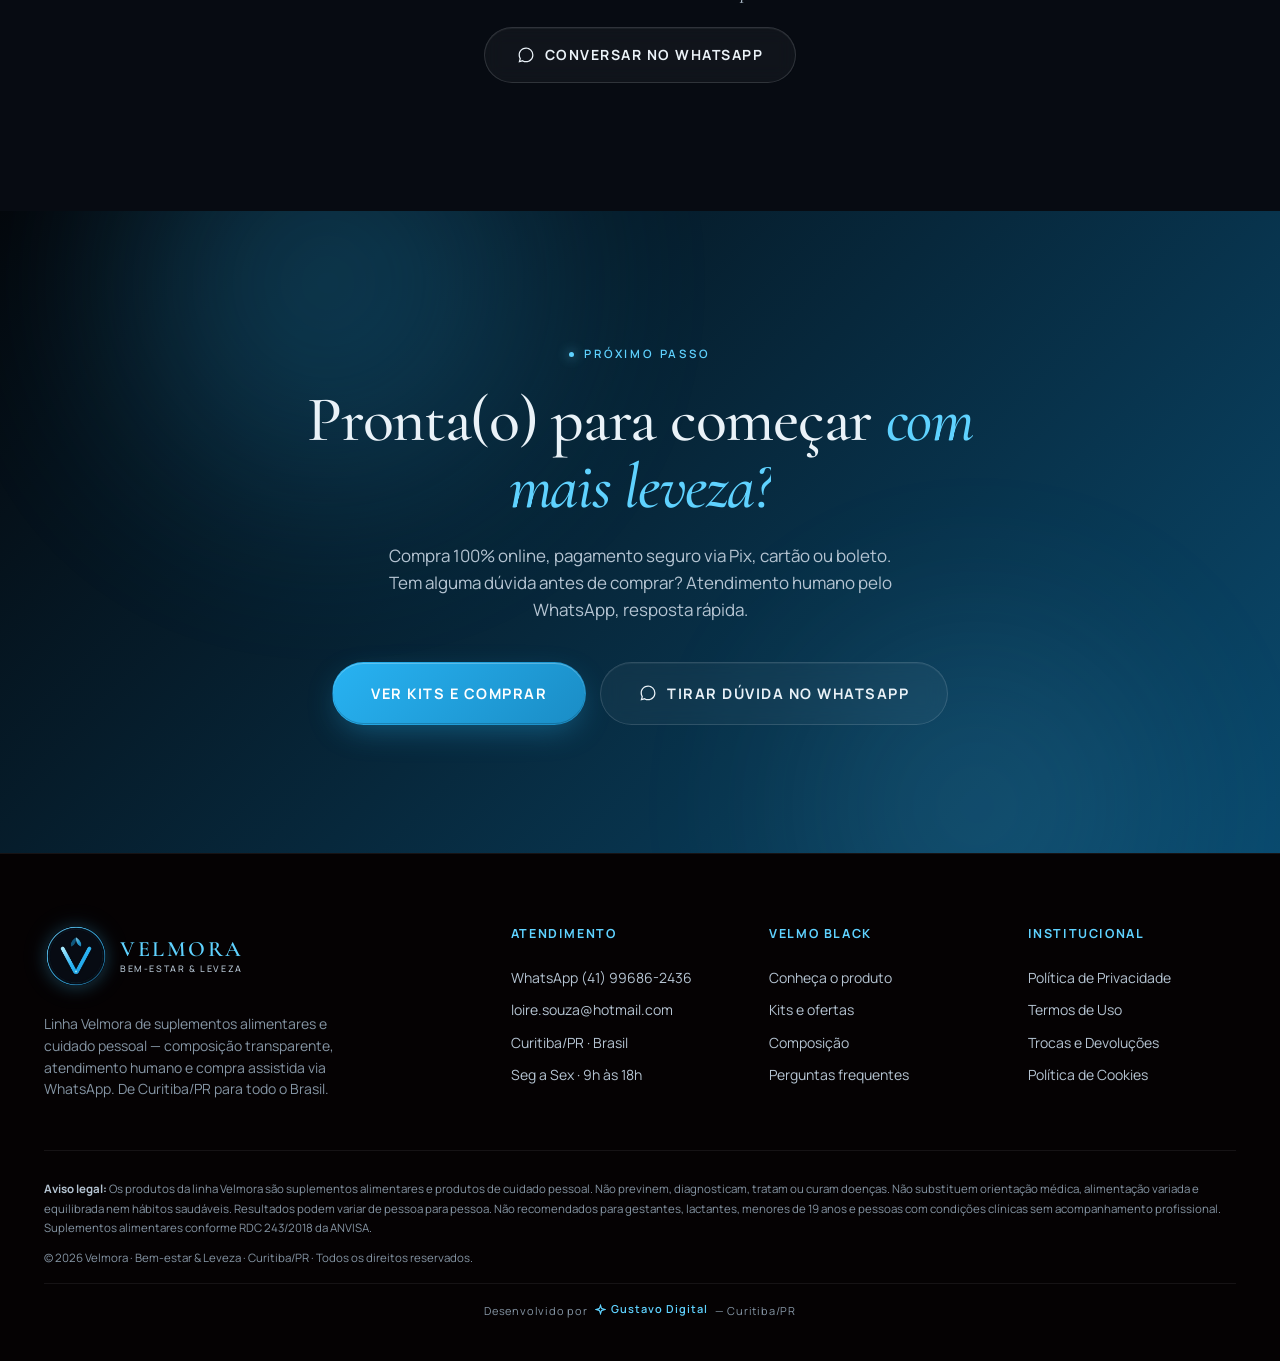
==== commit 93072ac4: "Update index.html" ====
--- a/index.html
+++ b/index.html
@@ -82,9 +82,9 @@
     "offers": {
       "@type": "AggregateOffer",
       "priceCurrency": "BRL",
-      "lowPrice": "209.90",
-      "highPrice": "851.80",
-      "offerCount": "4",
+      "lowPrice": "167.92",
+      "highPrice": "369.20",
+      "offerCount": "3",
       "availability": "https://schema.org/InStock",
       "seller": {"@type": "Organization", "name": "Velmora"}
     }
@@ -1358,10 +1358,10 @@
 .offer .container { position: relative; z-index: 1; }
 .offer__grid {
   display: grid;
-  grid-template-columns: repeat(4, 1fr);
-  gap: 18px;
+  grid-template-columns: repeat(3, 1fr);
+  gap: 22px;
   margin-bottom: 36px;
-  max-width: 1280px;
+  max-width: 1100px;
   margin-left: auto;
   margin-right: auto;
 }
@@ -1371,6 +1371,7 @@
   .kit--featured:hover { transform: translateY(-6px); }
 }
 .kit {
+  position: relative;
   padding: 32px 24px;
   background: rgba(8, 3, 10, .75);
   backdrop-filter: blur(10px);
@@ -1482,12 +1483,86 @@
 }
 .kit__qty strong { color: var(--gold); }
 
+.promo-banner {
+  display: flex;
+  align-items: center;
+  justify-content: center;
+  gap: 14px;
+  max-width: 720px;
+  margin: 0 auto 28px;
+  padding: 14px 22px;
+  background: linear-gradient(135deg, rgba(41, 182, 246, 0.12), rgba(95, 210, 255, 0.06));
+  border: 1.5px solid rgba(41, 182, 246, 0.4);
+  border-radius: 14px;
+  text-align: center;
+  flex-wrap: wrap;
+}
+.promo-banner__tag {
+  display: inline-block;
+  background: linear-gradient(135deg, #29B6F6, #1593D6);
+  color: #04060A;
+  font-family: var(--font-sans);
+  font-size: 11px;
+  font-weight: 800;
+  letter-spacing: 1.5px;
+  padding: 5px 11px;
+  border-radius: 6px;
+  white-space: nowrap;
+}
+.promo-banner__text {
+  color: var(--text);
+  font-family: var(--font-sans);
+  font-size: 15px;
+}
+.promo-banner__text strong {
+  color: var(--gold);
+  font-weight: 700;
+}
+
+.kit__discount-badge {
+  position: absolute;
+  top: 14px;
+  right: 14px;
+  background: linear-gradient(135deg, #29B6F6, #1593D6);
+  color: #04060A;
+  font-family: var(--font-sans);
+  font-size: 12px;
+  font-weight: 800;
+  letter-spacing: 1px;
+  padding: 6px 11px;
+  border-radius: 6px;
+  box-shadow: 0 4px 16px rgba(41, 182, 246, 0.4);
+  z-index: 2;
+}
+
+.kit__old-price {
+  display: block;
+  width: 100%;
+  font-family: var(--font-sans);
+  font-size: 13px;
+  color: var(--text-muted);
+  text-decoration: none;
+  margin-bottom: 4px;
+  letter-spacing: 0.3px;
+}
+.kit__old-price::before {
+  content: "";
+  display: inline-block;
+  width: 56px;
+  height: 1px;
+  background: var(--text-muted);
+  vertical-align: middle;
+  margin-right: 6px;
+  position: relative;
+  top: -2px;
+}
+
 .kit__price {
   display: flex;
   align-items: baseline;
   gap: 4px;
   margin-bottom: 8px;
-  flex-wrap: nowrap;
+  flex-wrap: wrap;
 }
 .kit__currency {
   font-family: var(--font-sans);
@@ -2932,8 +3007,13 @@
   <div class="container">
     <div class="section-head reveal">
       <span class="eyebrow eyebrow--center eyebrow--gold"><span class="eyebrow__dot"></span> Escolha o seu kit</span>
-      <h2 class="section-title">Quatro opções <em>pensadas para sua rotina</em></h2>
+      <h2 class="section-title">Três opções <em>pensadas para sua rotina</em></h2>
       <p class="section-sub">Quanto mais potes, menor o valor por dose. Compra 100% online — pagamento seguro via Pix, cartão ou boleto. Dúvidas? Fale no WhatsApp antes de comprar.</p>
+    </div>
+
+    <div class="promo-banner reveal">
+      <span class="promo-banner__tag">PROMOÇÃO</span>
+      <span class="promo-banner__text"><strong>20% de desconto</strong> em todos os kits · por tempo limitado</span>
     </div>
 
     <div class="offer__grid">
@@ -2943,20 +3023,22 @@
           <h3 class="kit__name">Essencial</h3>
           <p class="kit__sub">1 mês de VELMO BLACK</p>
         </header>
+        <span class="kit__discount-badge">−20% OFF</span>
         <div class="kit__qty"><strong>1 pote</strong> · 150g · 30 porções</div>
         <div class="kit__price">
+          <span class="kit__old-price">De R$ 209,90 por</span>
           <span class="kit__currency">R$</span>
-          <span class="kit__value">209</span>
-          <span class="kit__cents">,90</span>
+          <span class="kit__value">167</span>
+          <span class="kit__cents">,92</span>
         </div>
-        <p class="kit__per-unit">≈ <strong>R$ 7,00 por dose</strong></p>
+        <p class="kit__per-unit">≈ <strong>R$ 5,60 por dose</strong> · economia de R$ 41,98</p>
         <ul class="kit__feats">
           <li>1 pote VELMO BLACK Morango</li>
           <li>Garantia de satisfação 30 dias</li>
           <li>Atendimento humano via WhatsApp</li>
-          <li>Frete sob consulta</li>
+          <li>Frete calculado no checkout</li>
         </ul>
-        <a href="https://pay.hest.com.br/6d627aaf-36b3-4003-b4b3-76c10c0a1599" class="btn kit__cta" data-track="oferta_kit_essencial" target="_blank" rel="noopener">
+        <a href="https://pay.hest.com.br/ab1cb107-5f6a-4471-91e6-004034dced60" class="btn kit__cta" data-track="oferta_kit_essencial" target="_blank" rel="noopener">
           Comprar agora
         </a>
       </article>
@@ -2968,21 +3050,23 @@
           <h3 class="kit__name">Leveza</h3>
           <p class="kit__sub">3 meses de VELMO BLACK</p>
         </header>
+        <span class="kit__discount-badge">−20% OFF</span>
         <div class="kit__qty"><strong>3 potes</strong> · 450g · 90 porções</div>
         <div class="kit__price">
+          <span class="kit__old-price">De R$ 335,70 por</span>
           <span class="kit__currency">R$</span>
-          <span class="kit__value">335</span>
-          <span class="kit__cents">,70</span>
+          <span class="kit__value">268</span>
+          <span class="kit__cents">,56</span>
         </div>
-        <p class="kit__per-unit">≈ <strong>R$ 3,73 por dose</strong> · economia de R$ 294,00</p>
+        <p class="kit__per-unit">≈ <strong>R$ 2,98 por dose</strong> · economia de R$ 67,14</p>
         <ul class="kit__feats">
           <li>3 potes VELMO BLACK Morango</li>
-          <li><strong>Frete grátis para todo Brasil</strong></li>
           <li>Garantia de satisfação 30 dias</li>
           <li>Atendimento humano via WhatsApp</li>
           <li>Ideal para sustentar constância</li>
+          <li>Frete calculado no checkout</li>
         </ul>
-        <a href="https://pay.hest.com.br/94fd198b-7807-4a62-9ecd-97810b45402d" class="btn kit__cta kit__cta--featured" data-track="oferta_kit_ritual" target="_blank" rel="noopener">
+        <a href="https://pay.hest.com.br/42b4943b-62b8-482d-b67a-977e12a1f92c" class="btn kit__cta kit__cta--featured" data-track="oferta_kit_ritual" target="_blank" rel="noopener">
           Comprar agora
         </a>
       </article>
@@ -2993,46 +3077,22 @@
           <h3 class="kit__name">Constância</h3>
           <p class="kit__sub">5 meses de VELMO BLACK</p>
         </header>
+        <span class="kit__discount-badge">−20% OFF</span>
         <div class="kit__qty"><strong>5 potes</strong> · 750g · 150 porções</div>
         <div class="kit__price">
+          <span class="kit__old-price">De R$ 461,50 por</span>
           <span class="kit__currency">R$</span>
-          <span class="kit__value">461</span>
-          <span class="kit__cents">,50</span>
+          <span class="kit__value">369</span>
+          <span class="kit__cents">,20</span>
         </div>
-        <p class="kit__per-unit">≈ <strong>R$ 3,08 por dose</strong> · economia de R$ 588,00</p>
+        <p class="kit__per-unit">≈ <strong>R$ 2,46 por dose</strong> · economia de R$ 92,30</p>
         <ul class="kit__feats">
           <li>5 potes VELMO BLACK Morango</li>
-          <li><strong>Frete grátis para todo Brasil</strong></li>
           <li>Garantia de satisfação 30 dias</li>
           <li>Atendimento prioritário</li>
+          <li>Frete calculado no checkout</li>
         </ul>
-        <a href="https://pay.hest.com.br/84f3e669-f49e-4049-ba2b-6e2f5d7c4ad7" class="btn kit__cta kit__cta--gold" data-track="oferta_kit_constancia" target="_blank" rel="noopener">
-          Comprar agora
-        </a>
-      </article>
-
-      <!-- Kit 4: 12 meses - PREMIUM -->
-      <article class="kit kit--premium reveal">
-        <span class="kit__ribbon kit__ribbon--gold">Maior economia ✦</span>
-        <header class="kit__head">
-          <h3 class="kit__name">Anual</h3>
-          <p class="kit__sub">12 meses de VELMO BLACK</p>
-        </header>
-        <div class="kit__qty"><strong>12 potes</strong> · 1800g · 360 porções</div>
-        <div class="kit__price">
-          <span class="kit__currency">R$</span>
-          <span class="kit__value">851</span>
-          <span class="kit__cents">,80</span>
-        </div>
-        <p class="kit__per-unit">≈ <strong>R$ 2,37 por dose</strong> · economia de R$ 1.667,00</p>
-        <ul class="kit__feats">
-          <li>12 potes VELMO BLACK Morango</li>
-          <li><strong>Frete grátis para todo Brasil</strong></li>
-          <li><strong>Menor preço por dose</strong></li>
-          <li>Garantia de satisfação 30 dias</li>
-          <li>Atendimento VIP via WhatsApp</li>
-        </ul>
-        <a href="https://pay.hest.com.br/f66829d2-74be-4155-96c0-3c5e55a6946d" class="btn kit__cta kit__cta--premium" data-track="oferta_kit_anual" target="_blank" rel="noopener">
+        <a href="https://pay.hest.com.br/dea90b26-c8ab-43d3-856a-705de4409845" class="btn kit__cta kit__cta--gold" data-track="oferta_kit_constancia" target="_blank" rel="noopener">
           Comprar agora
         </a>
       </article>
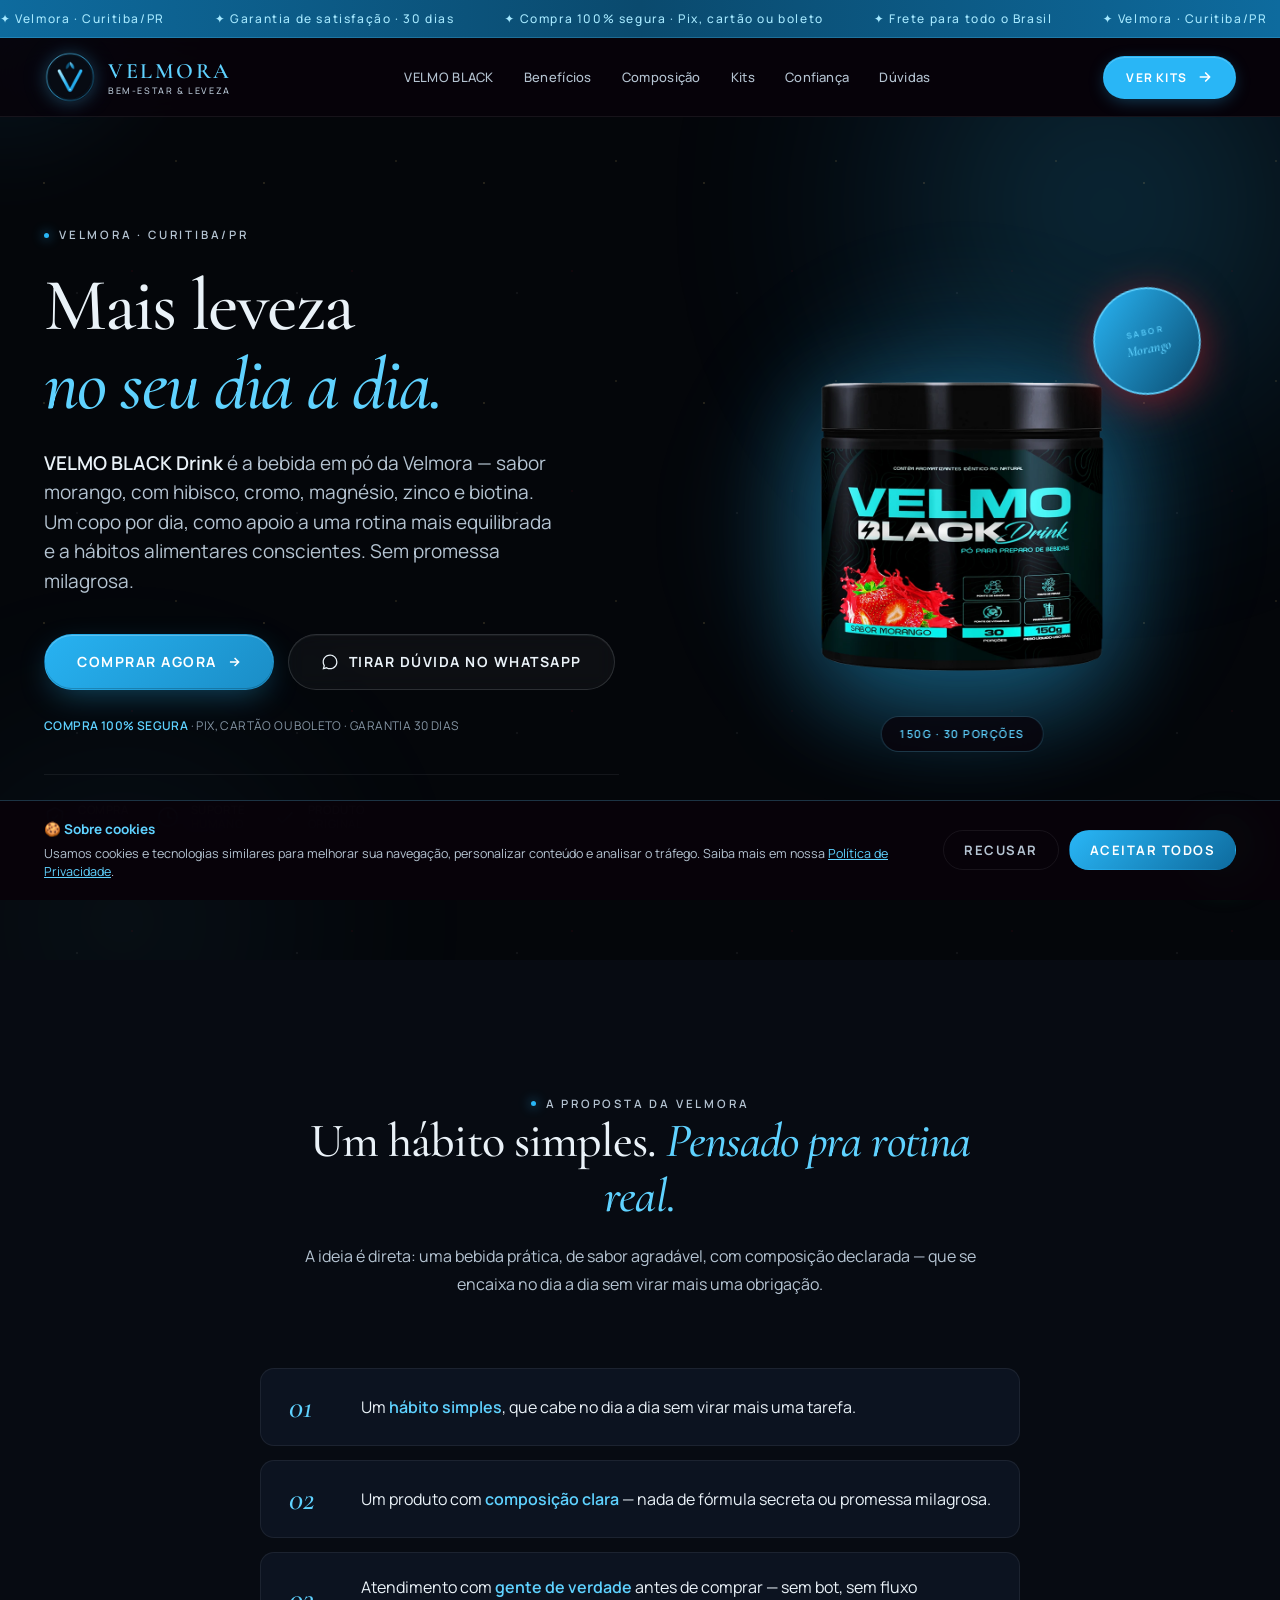
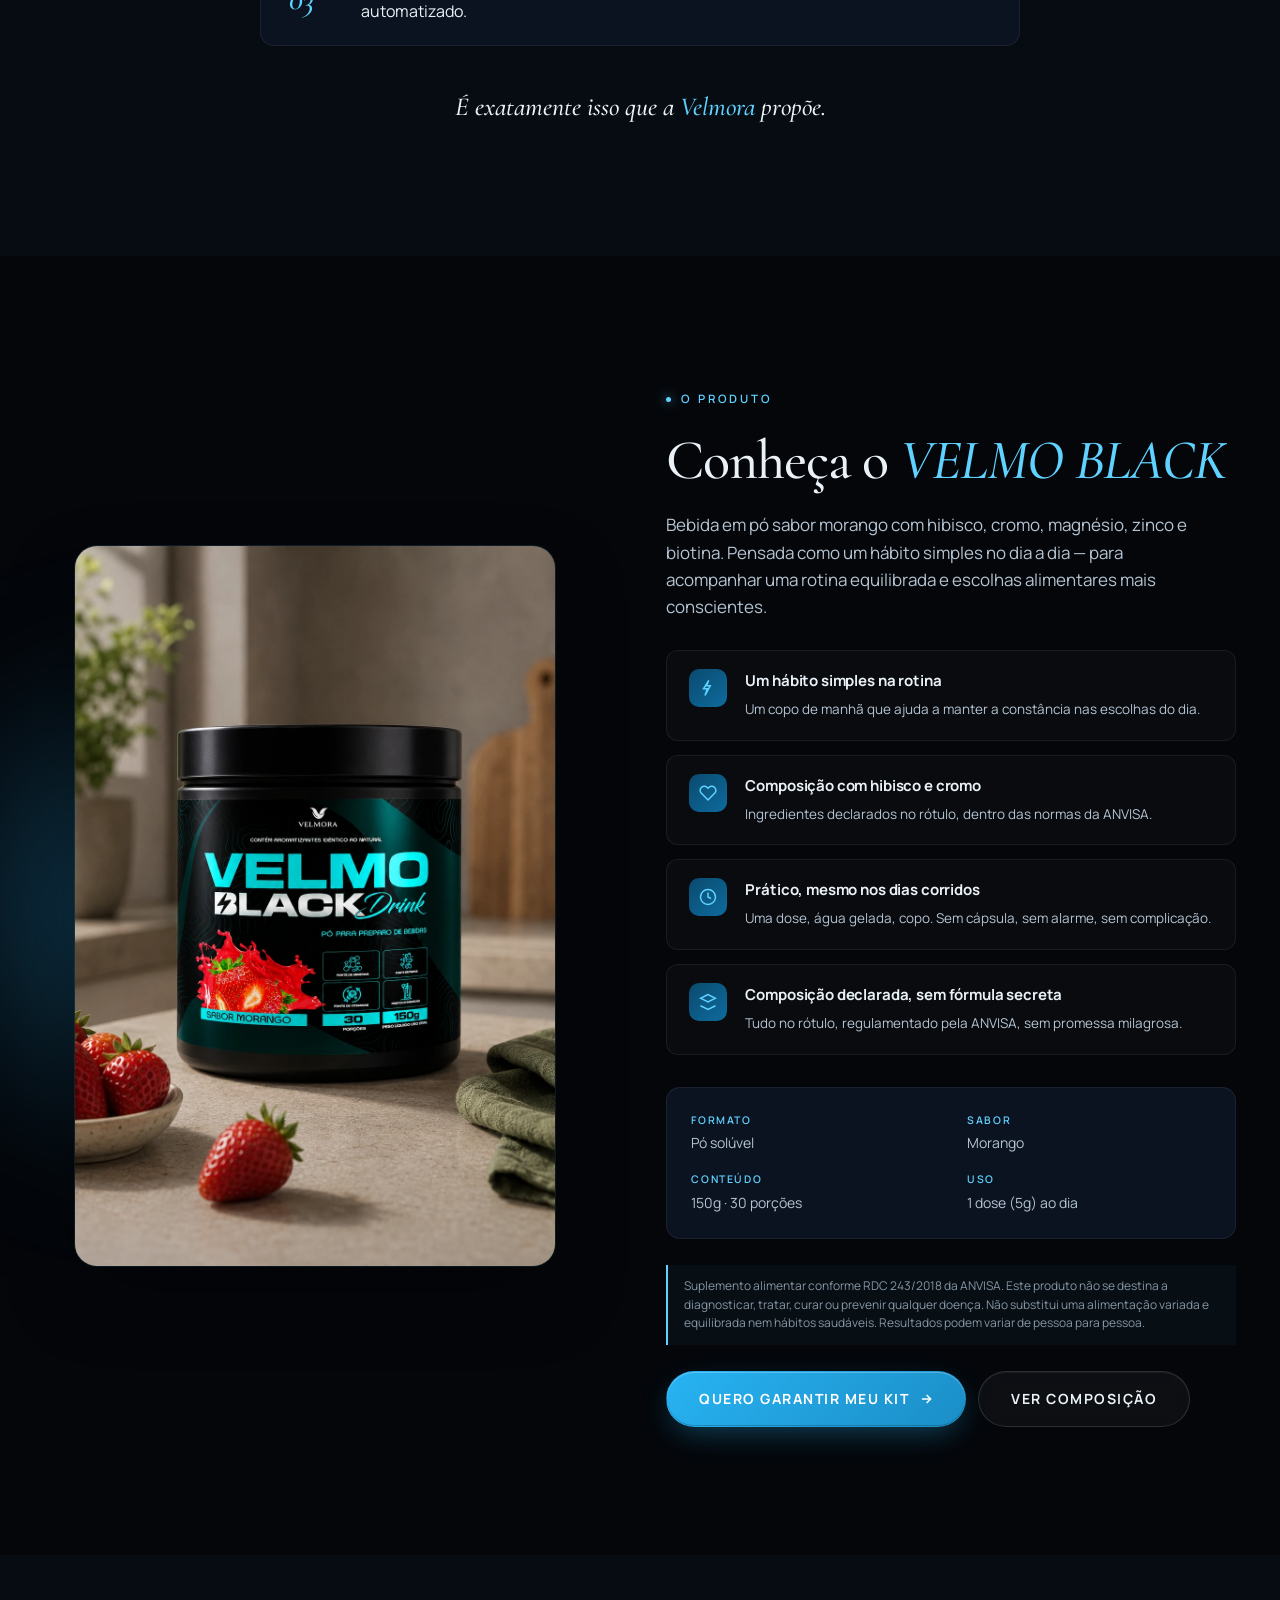
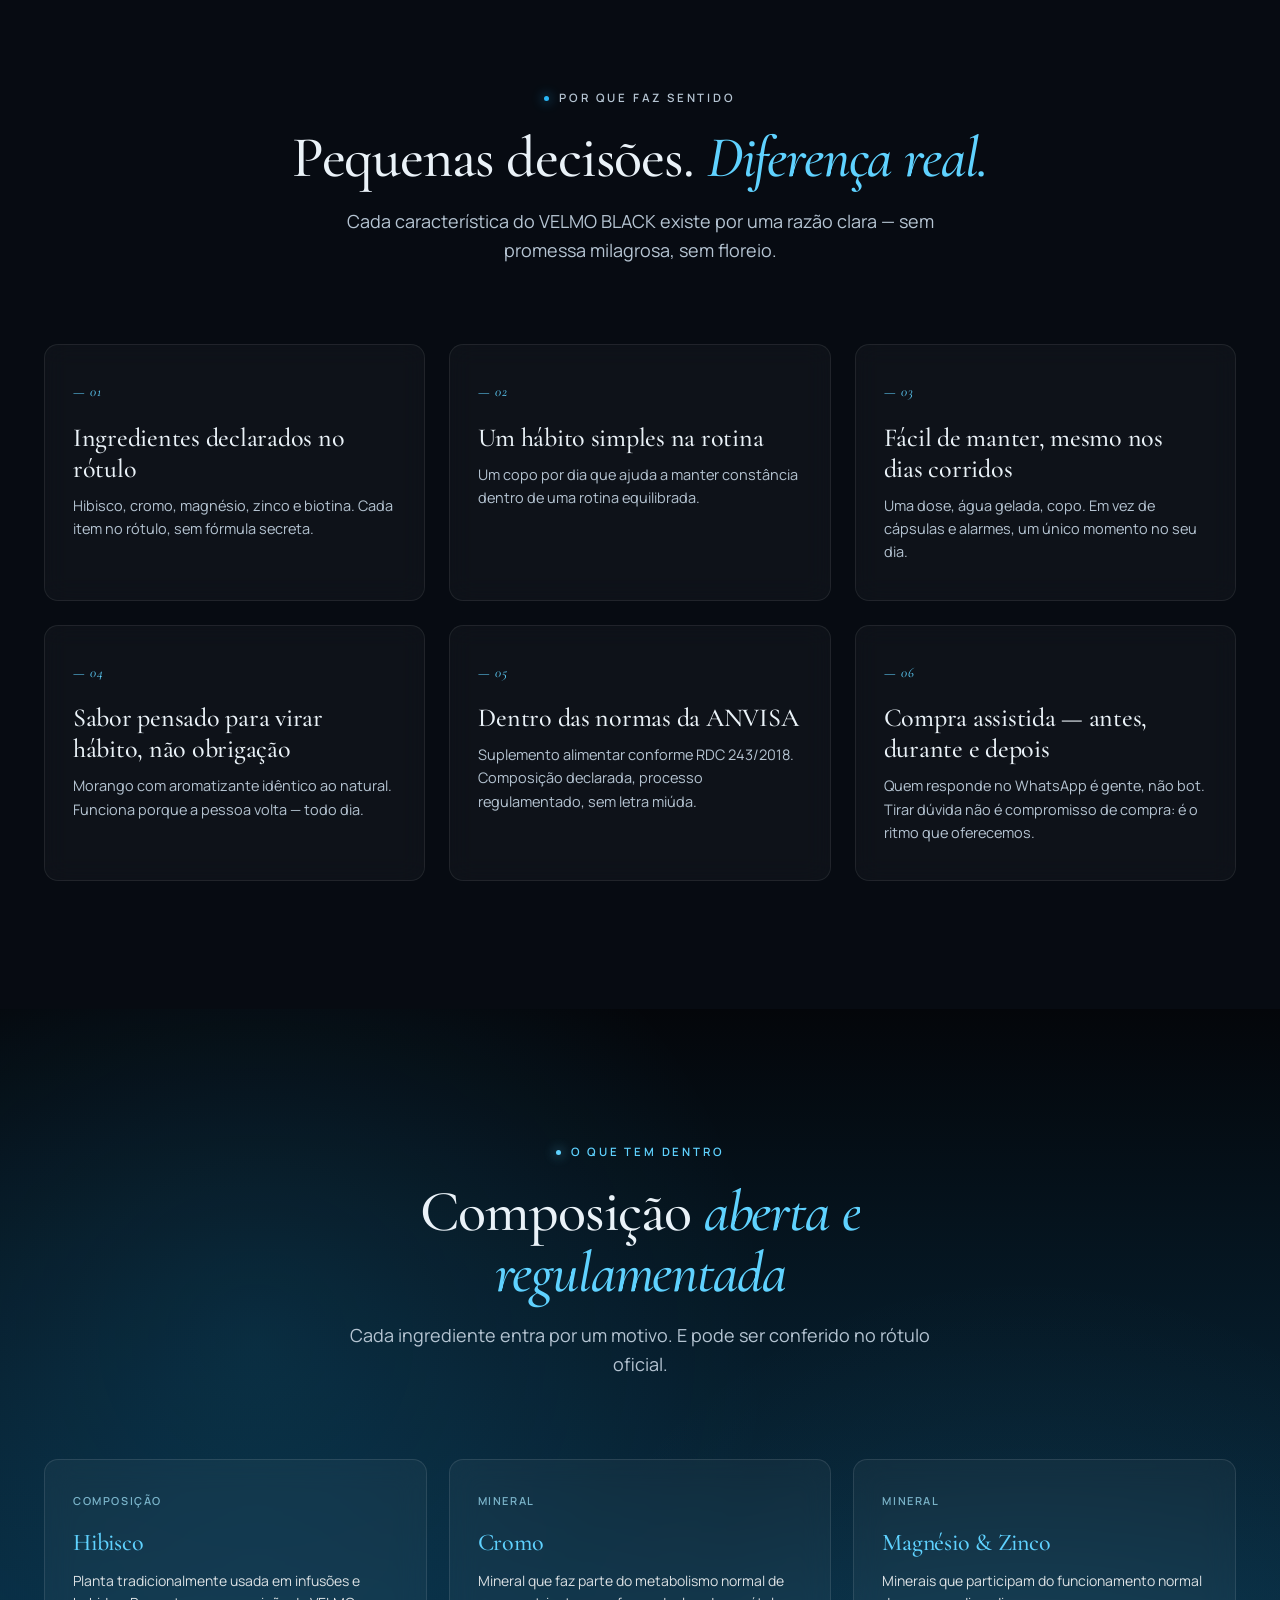
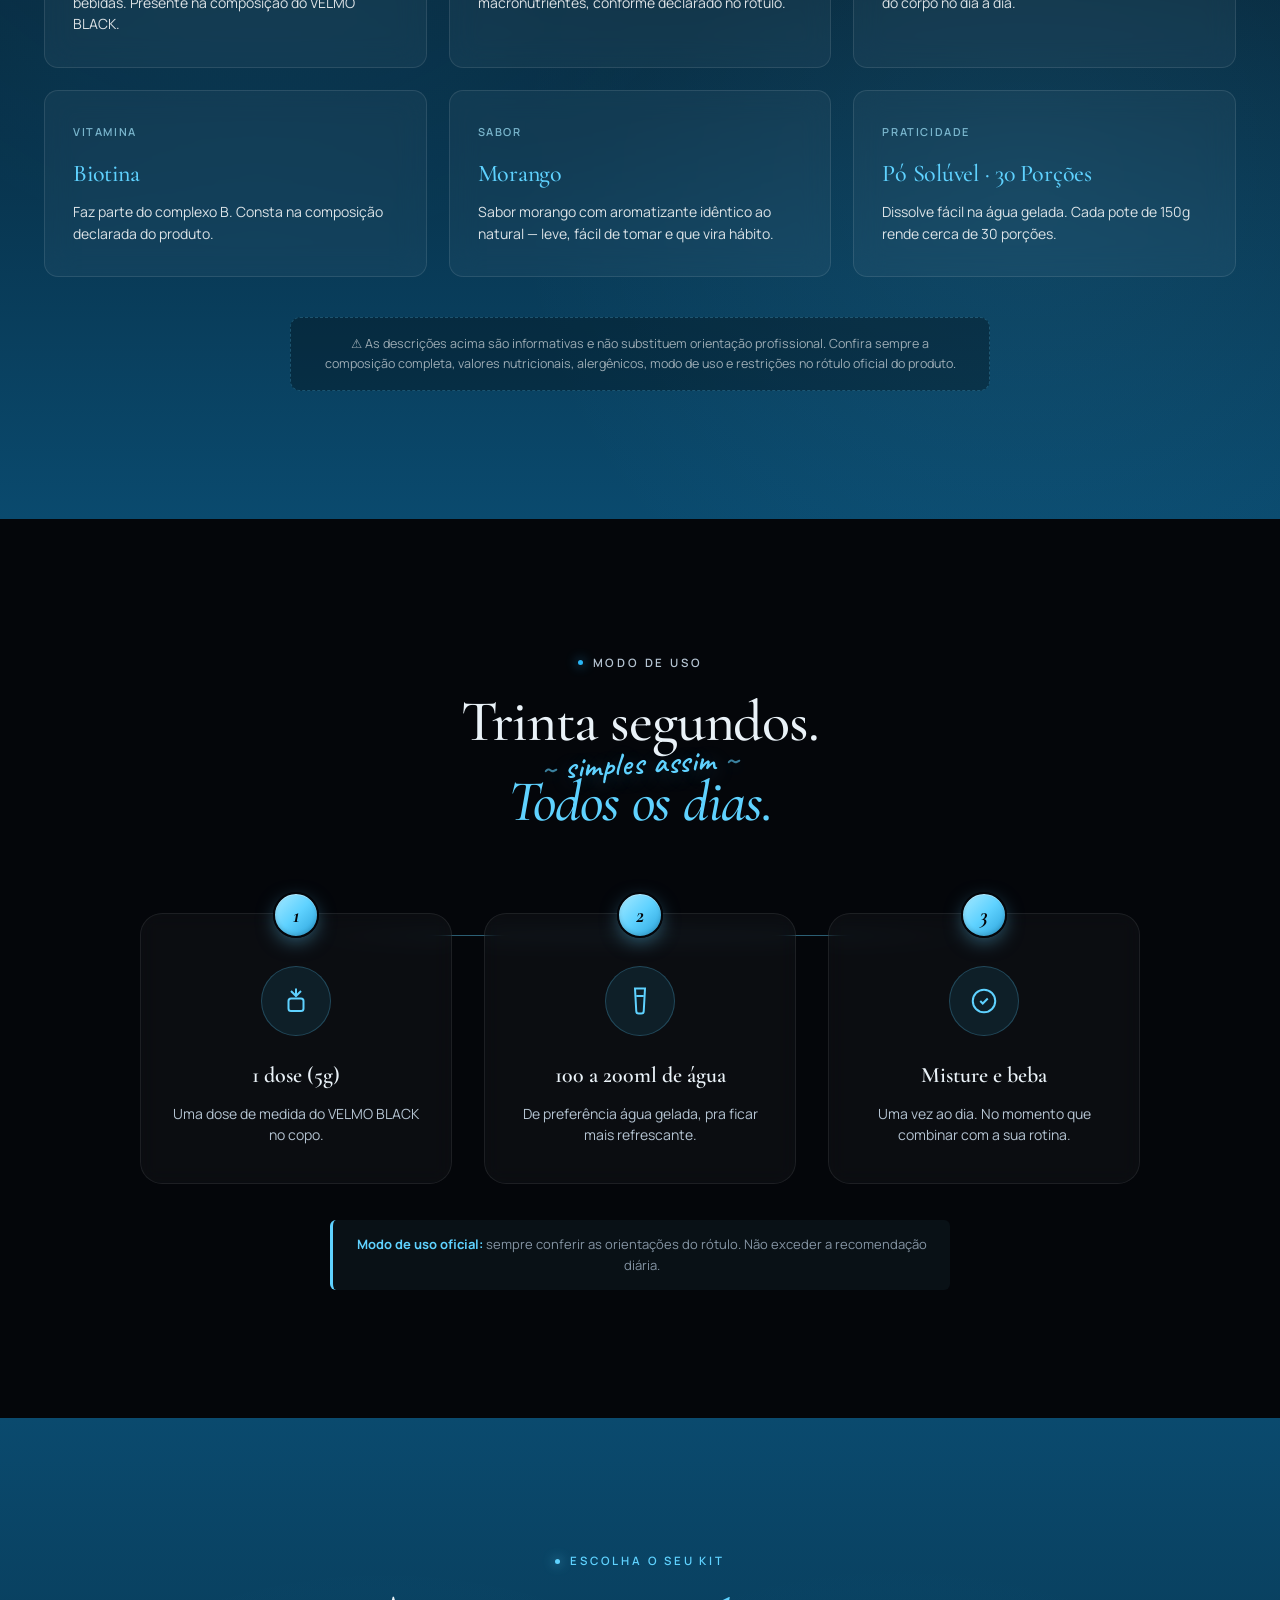
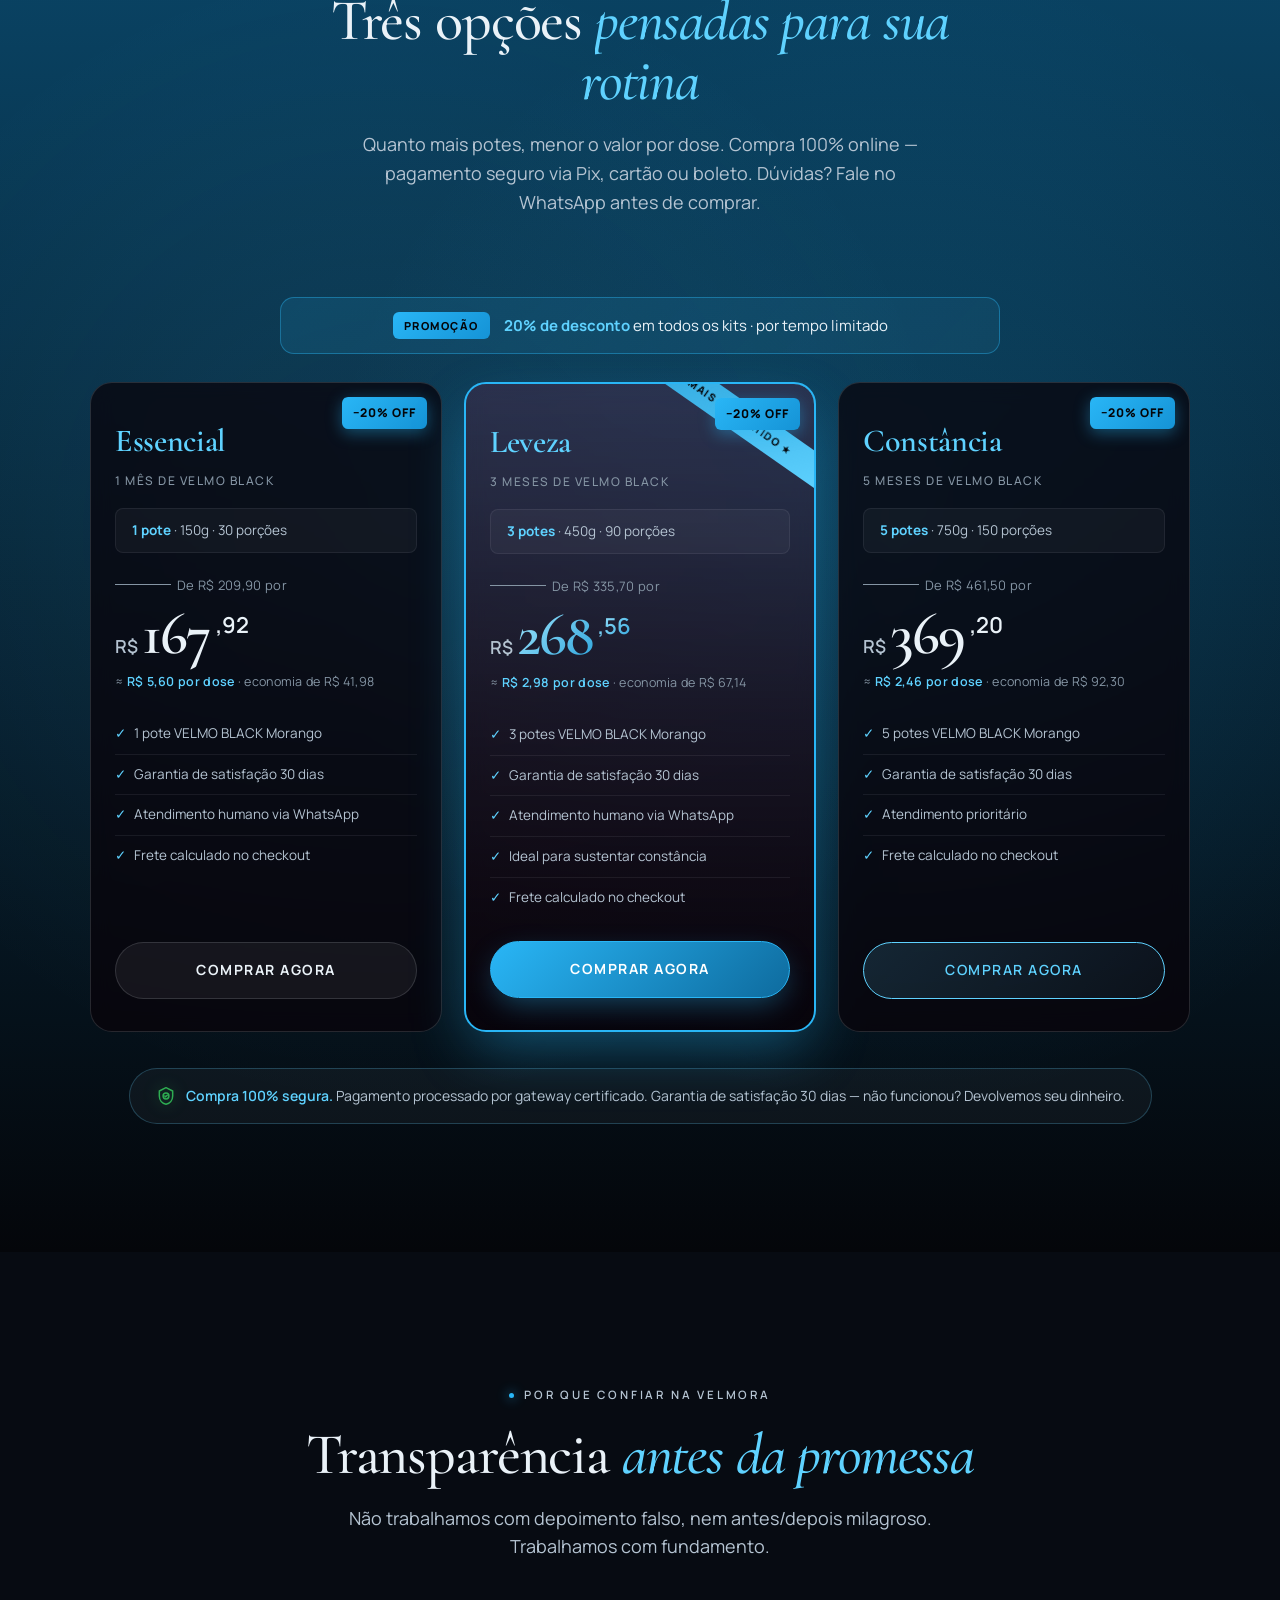
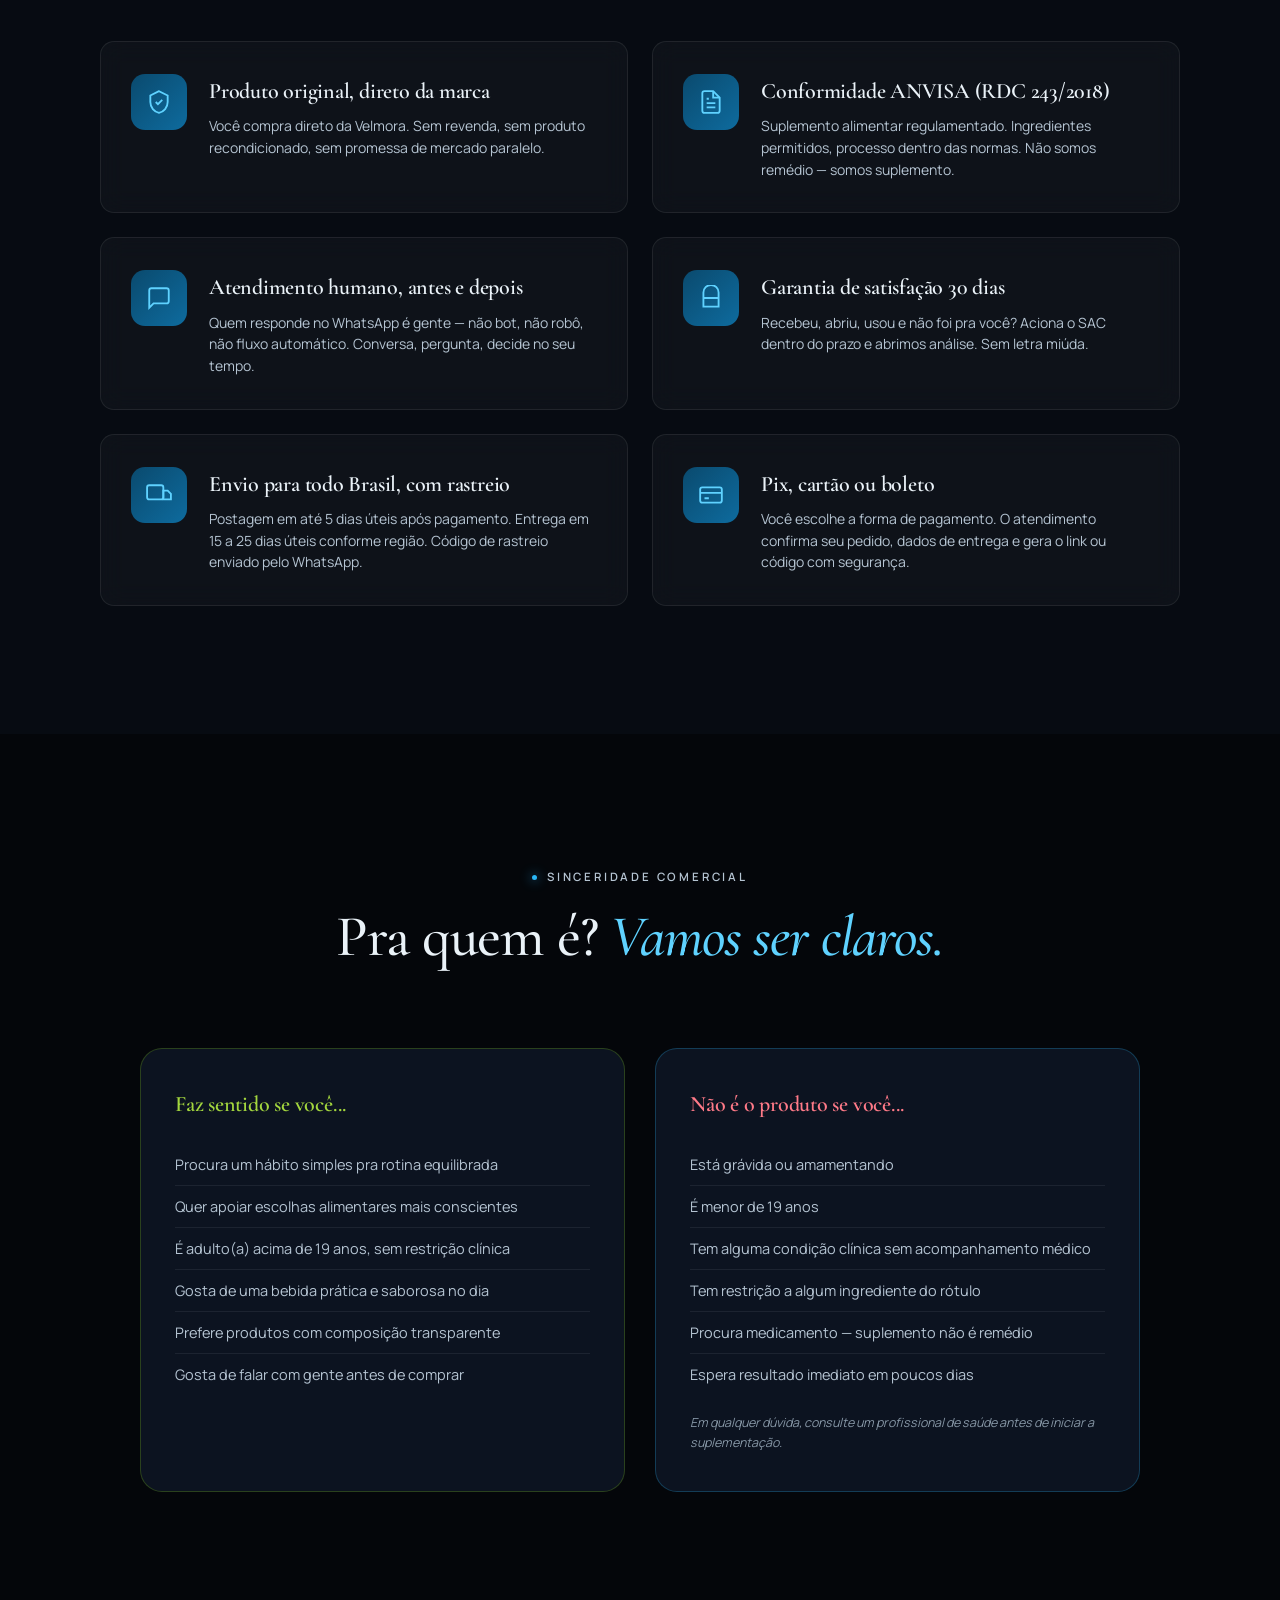
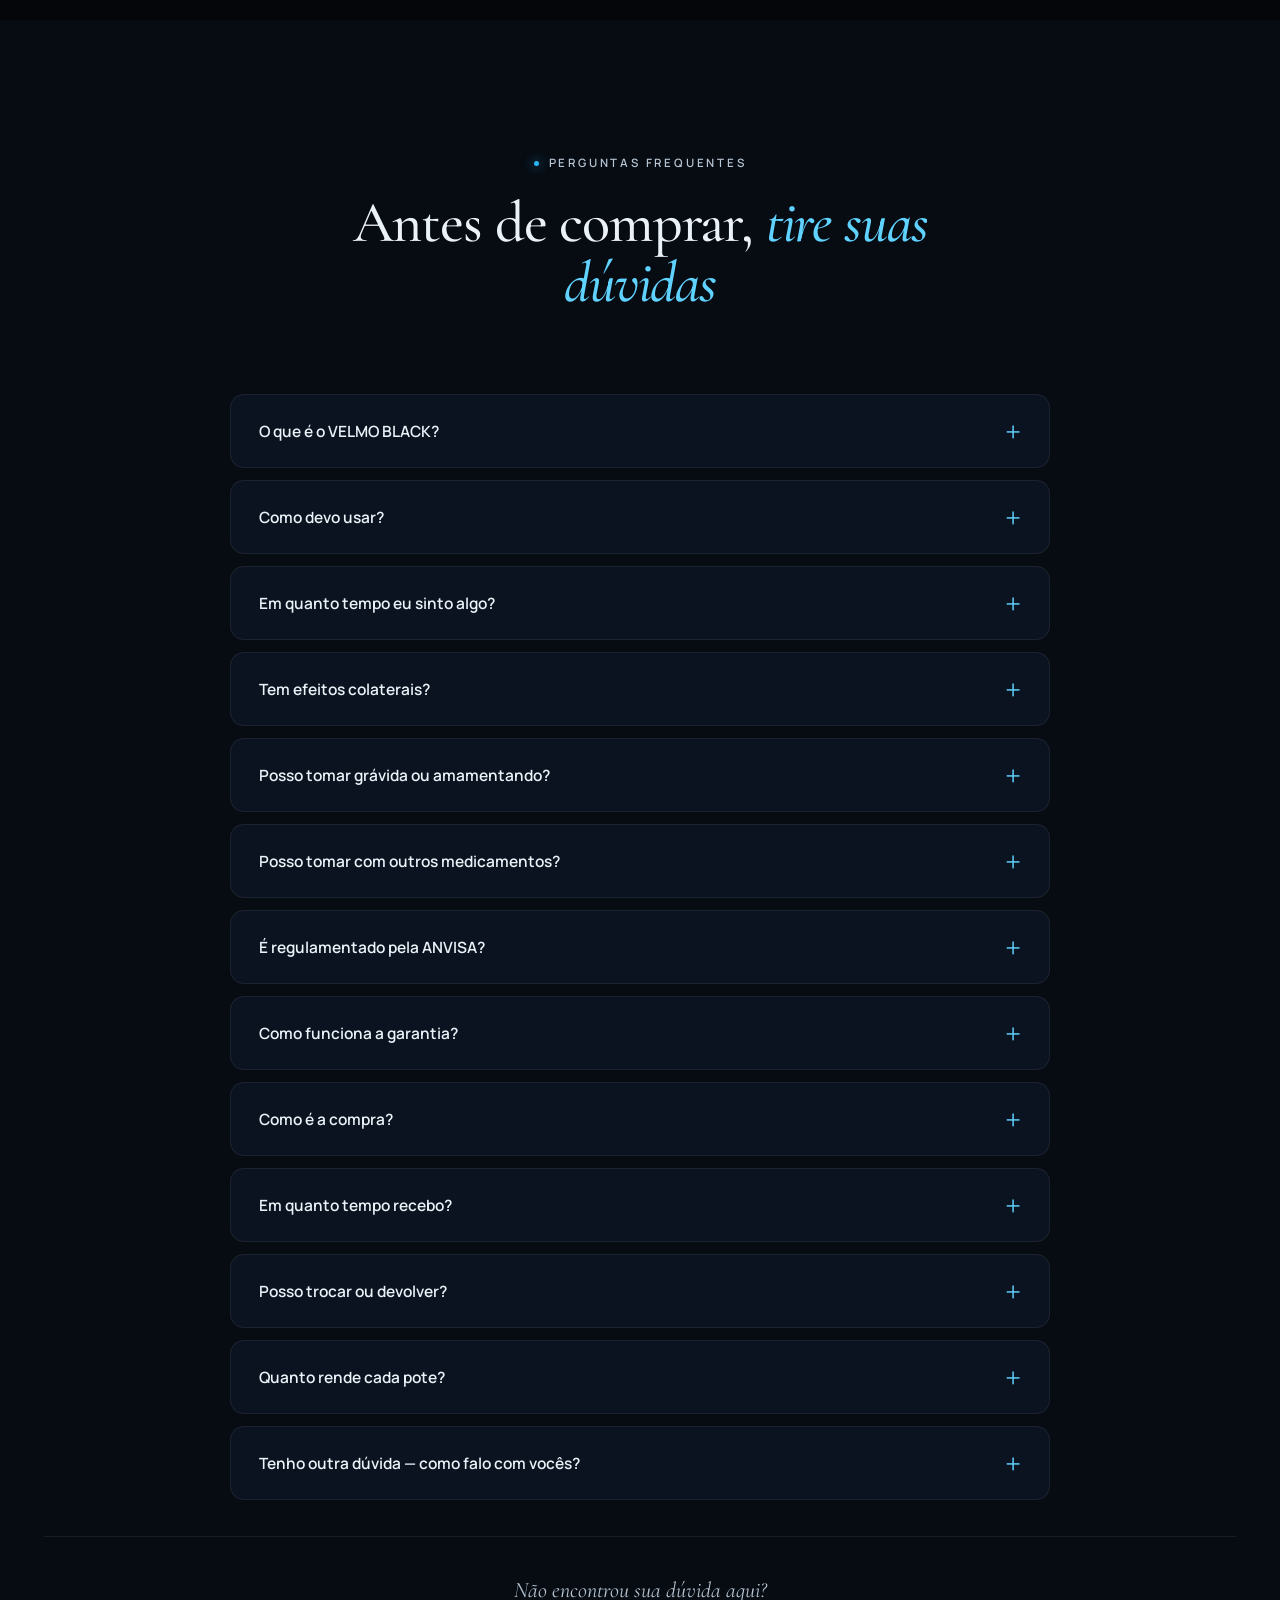
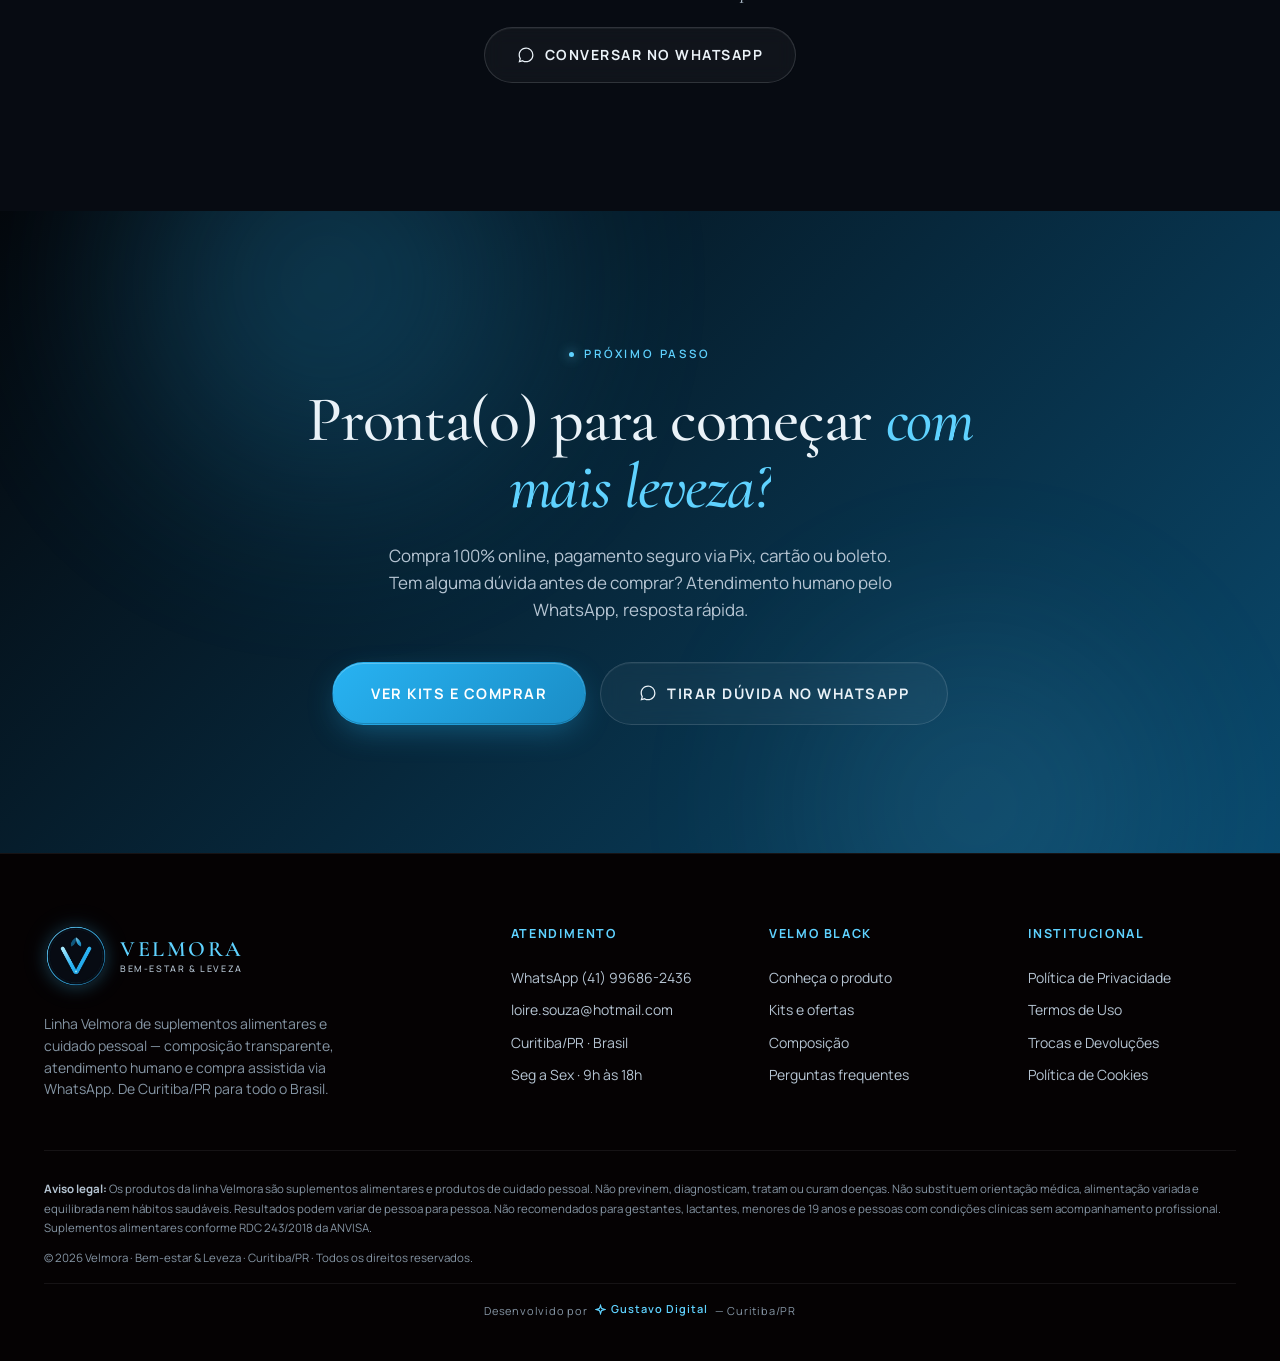
==== commit 9f184d27: "Update index.html" ====
--- a/index.html
+++ b/index.html
@@ -3161,7 +3161,7 @@
         </div>
         <div>
           <h3>Envio para todo Brasil, com rastreio</h3>
-          <p>Postagem em até 5 dias úteis após pagamento. Entrega em 5 a 15 dias úteis conforme região. Código de rastreio enviado pelo WhatsApp.</p>
+          <p>Postagem em até 5 dias úteis após pagamento. Entrega em 15 a 25 dias úteis conforme região. Código de rastreio enviado pelo WhatsApp.</p>
         </div>
       </div>
       <div class="trust-card reveal">
@@ -3261,7 +3261,7 @@
       </details>
       <details class="faq-item reveal">
         <summary>Em quanto tempo recebo?</summary>
-        <div class="faq-item__body">Postagem em até 5 dias úteis após o pagamento aprovado. Prazo de entrega nacional médio: 5 a 15 dias úteis (varia por região). Você recebe o código de rastreio pelo WhatsApp.</div>
+        <div class="faq-item__body">Postagem em até 5 dias úteis após o pagamento aprovado. Prazo de entrega nacional médio: 15 a 25 dias úteis (varia por região). Você recebe o código de rastreio pelo WhatsApp.</div>
       </details>
       <details class="faq-item reveal">
         <summary>Posso trocar ou devolver?</summary>
